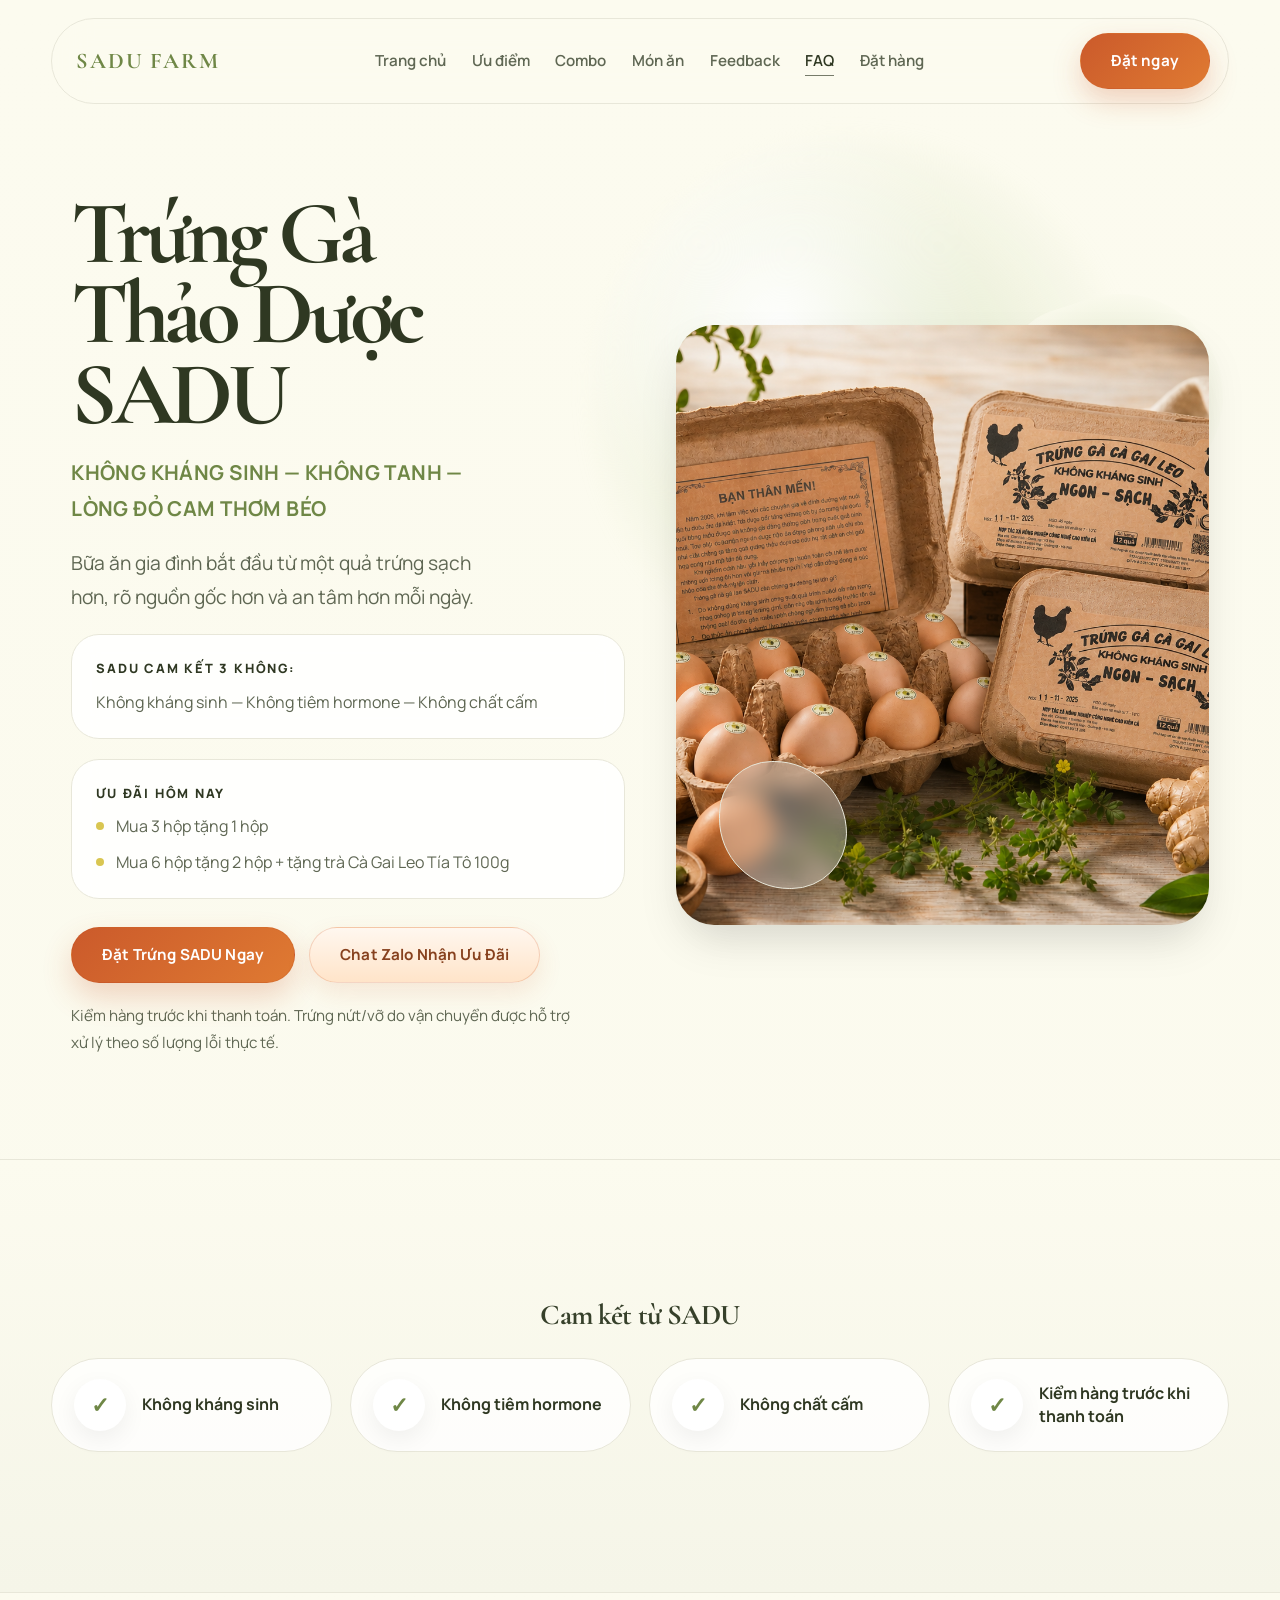
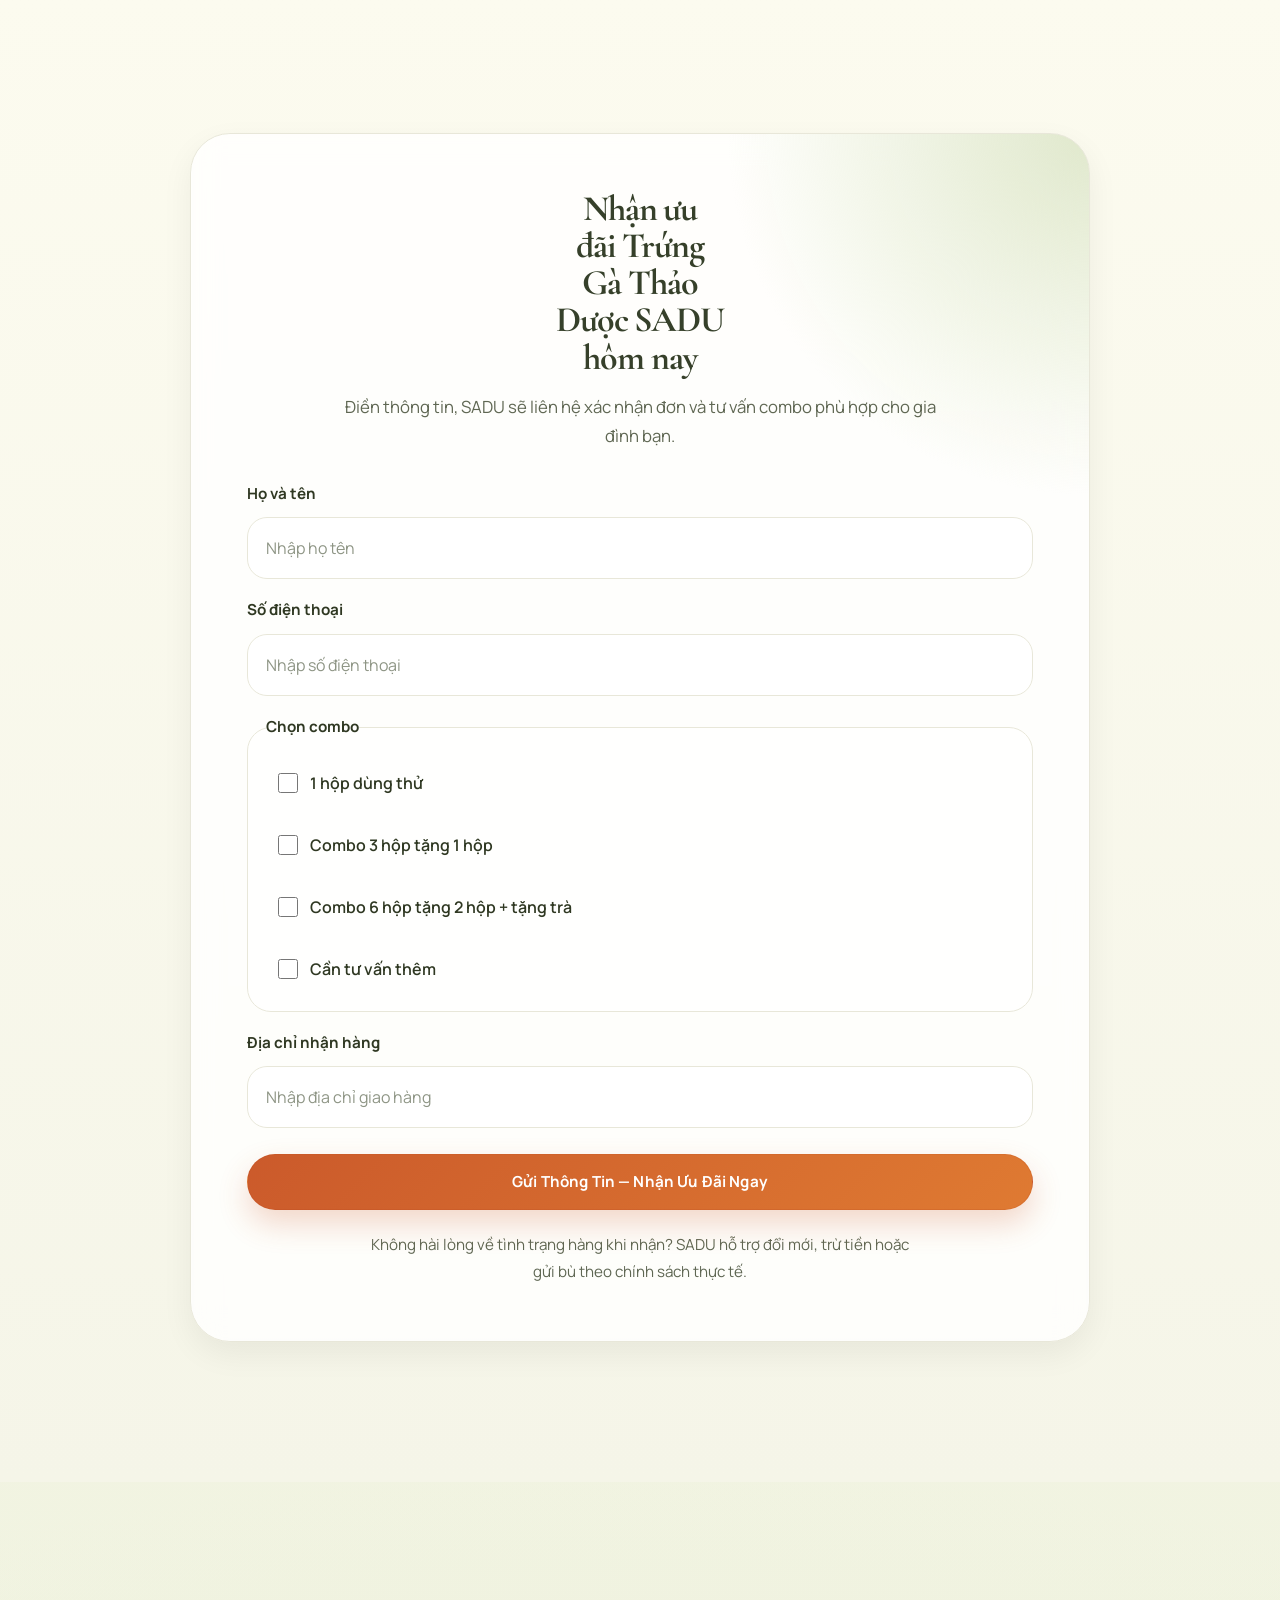
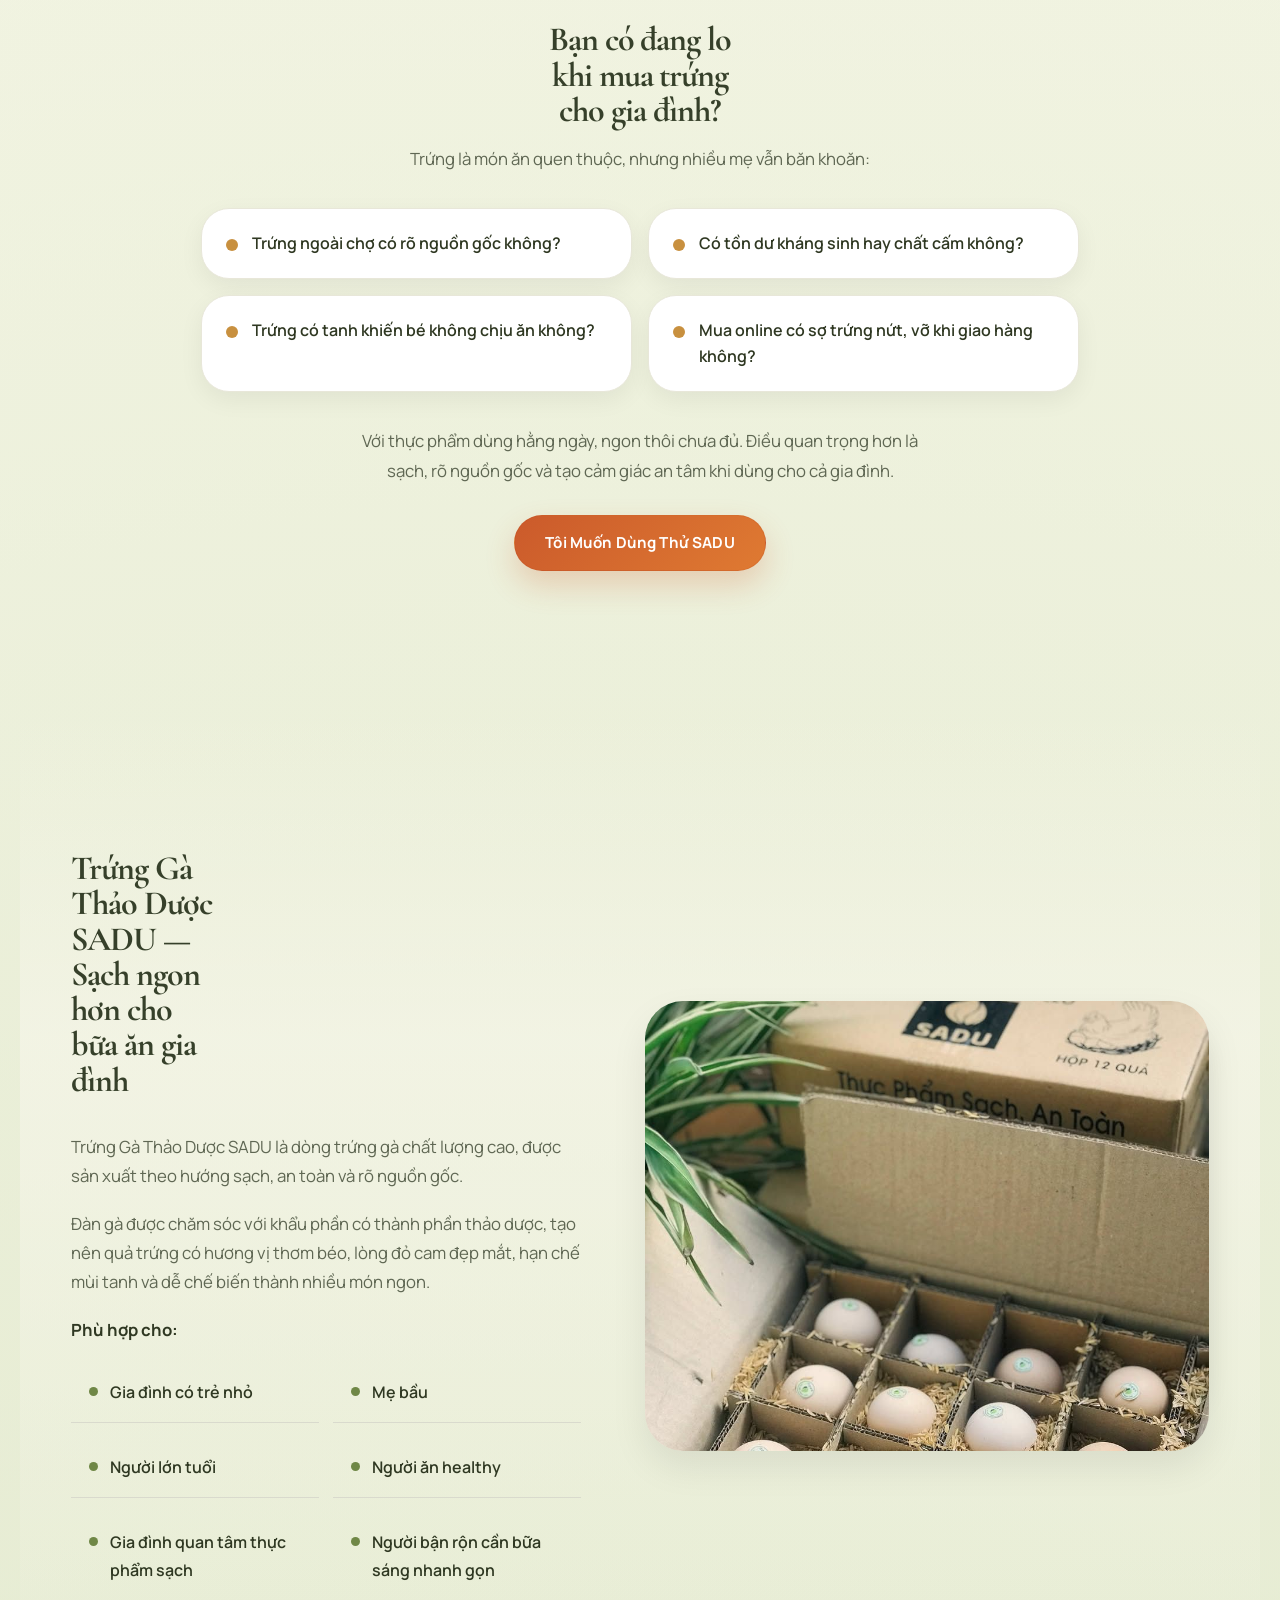
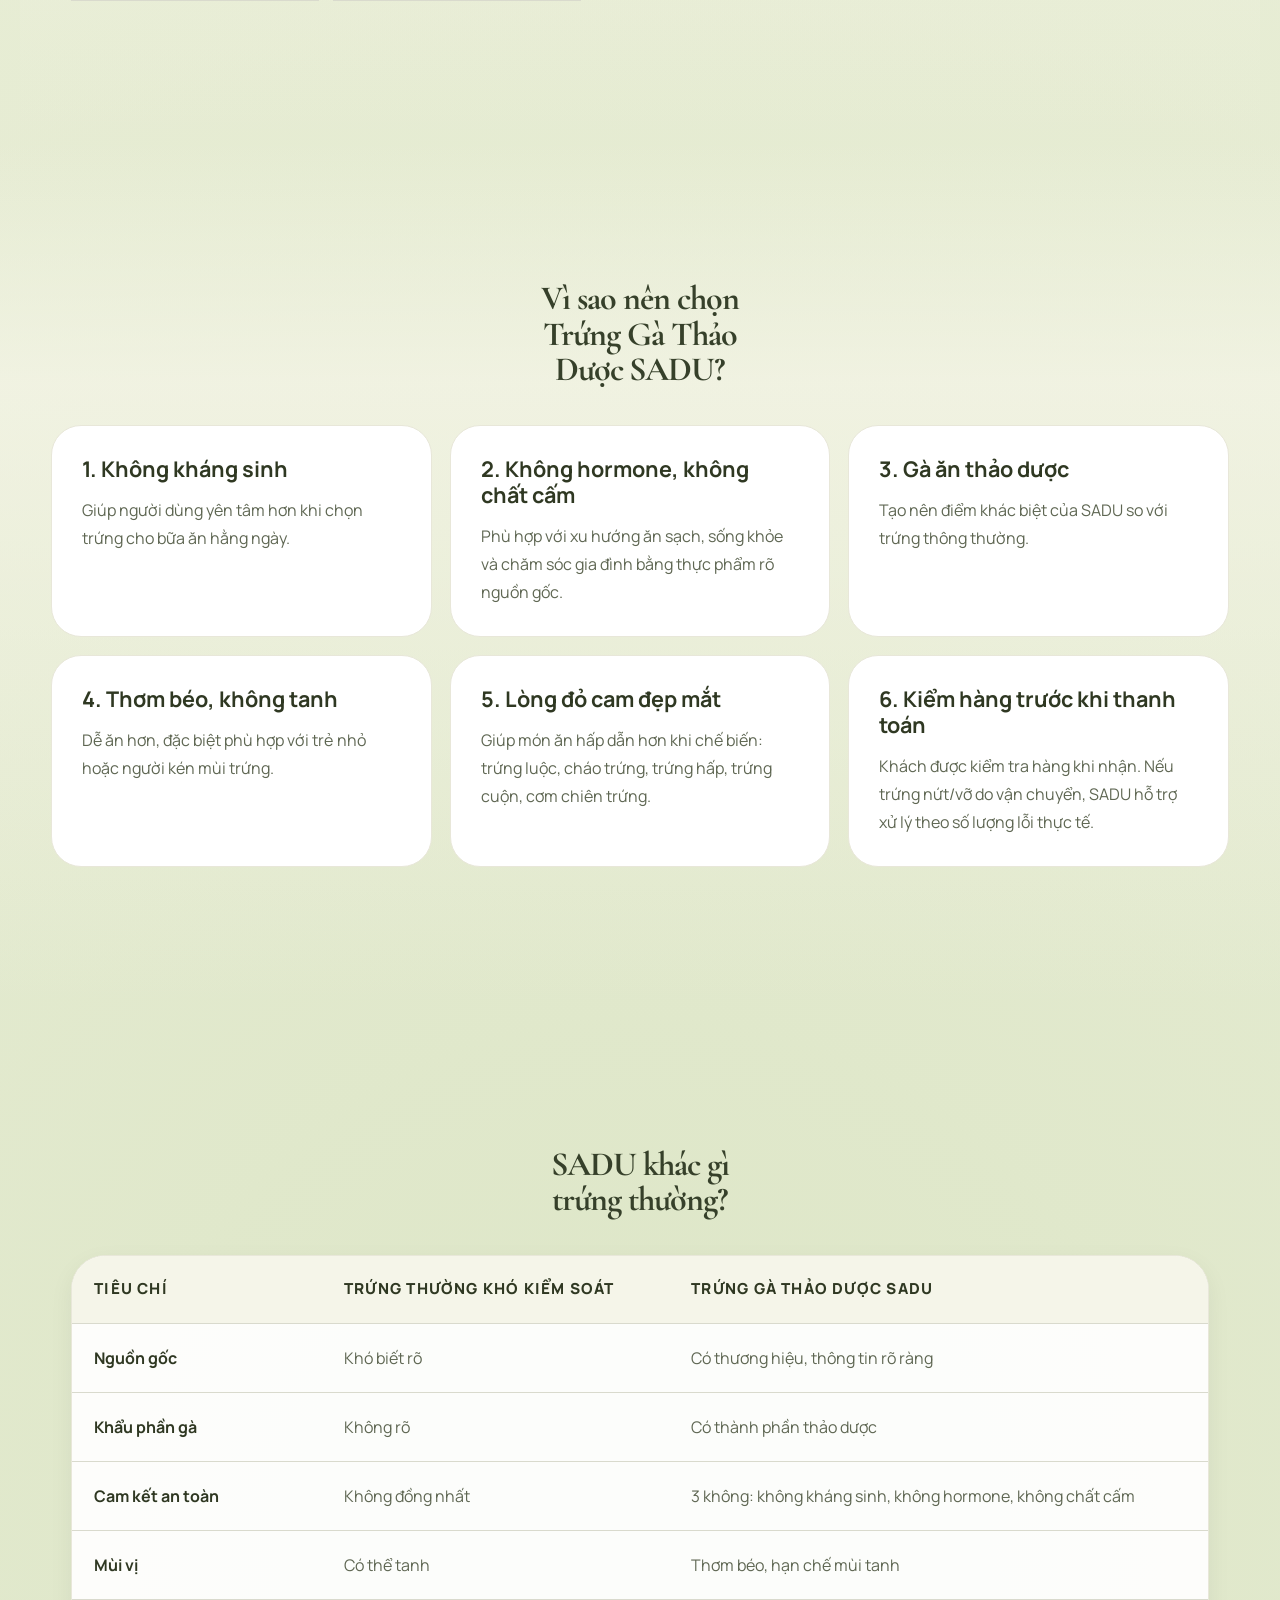
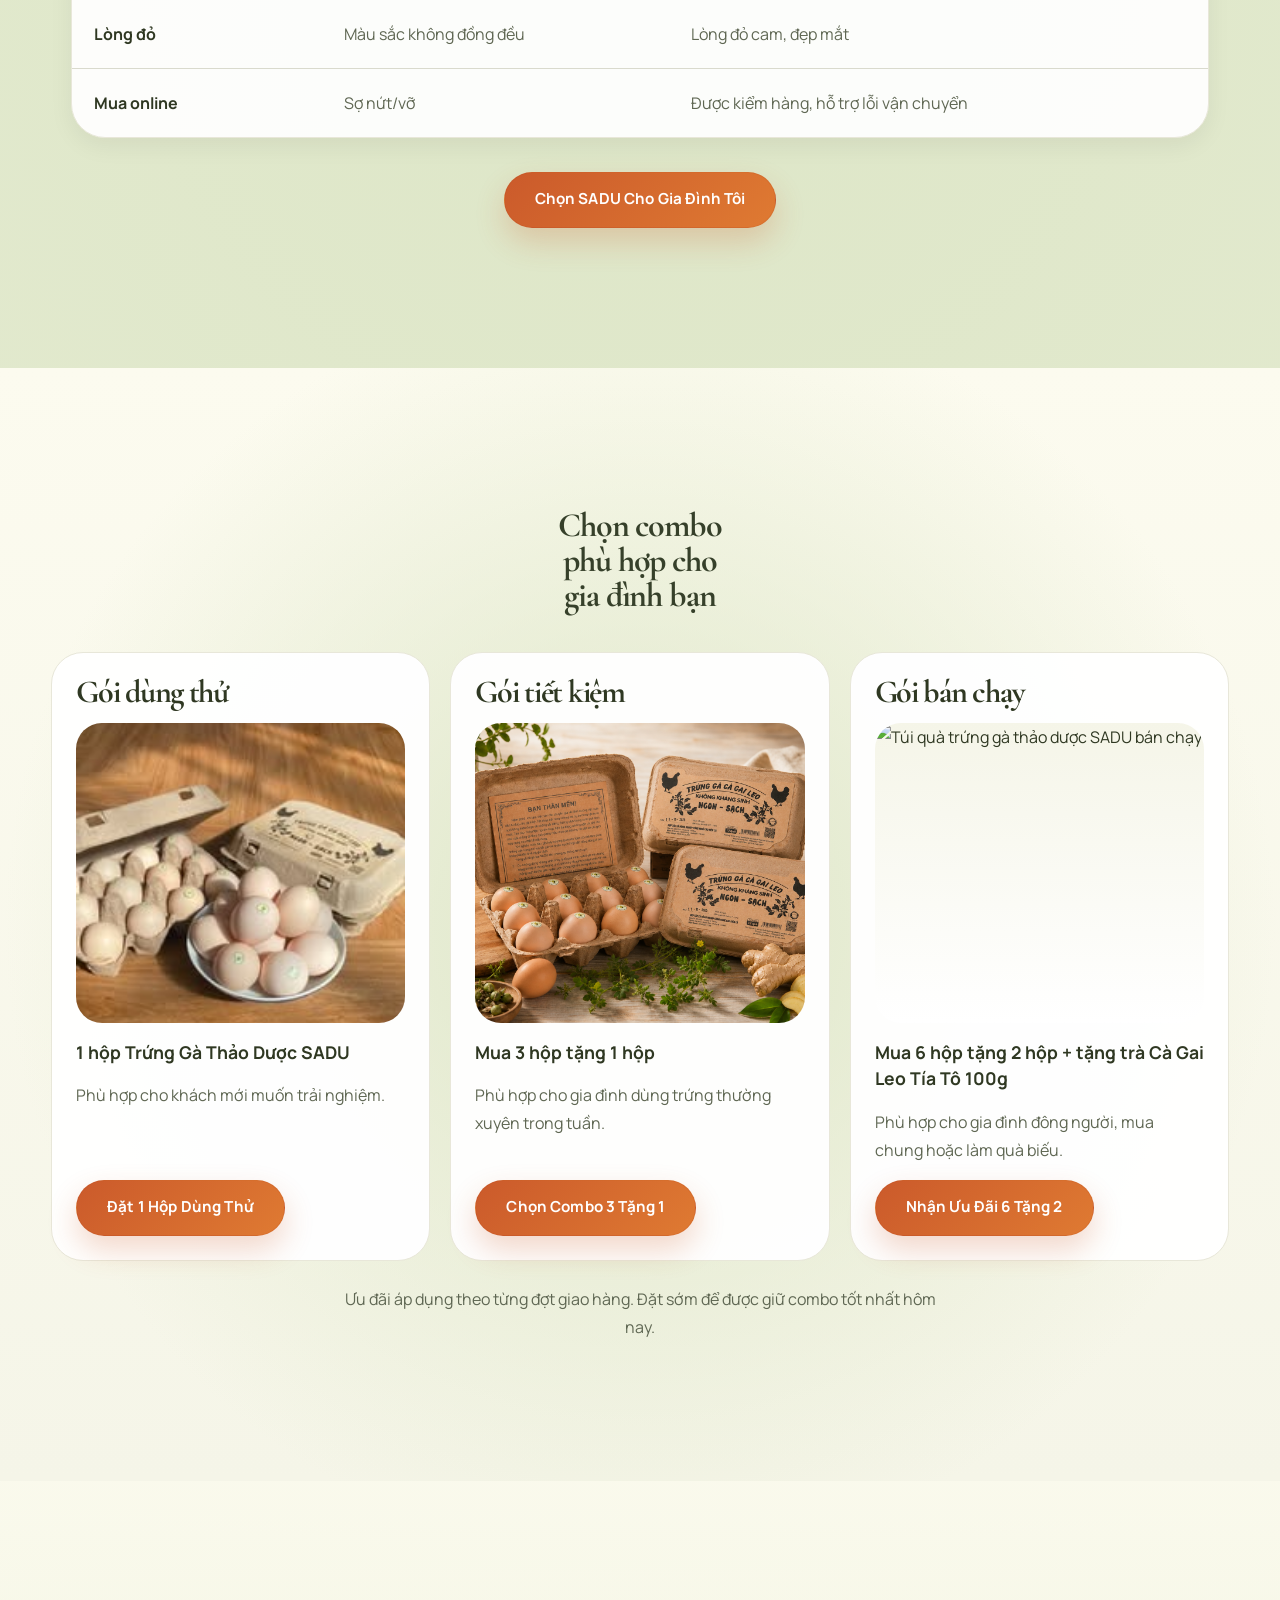
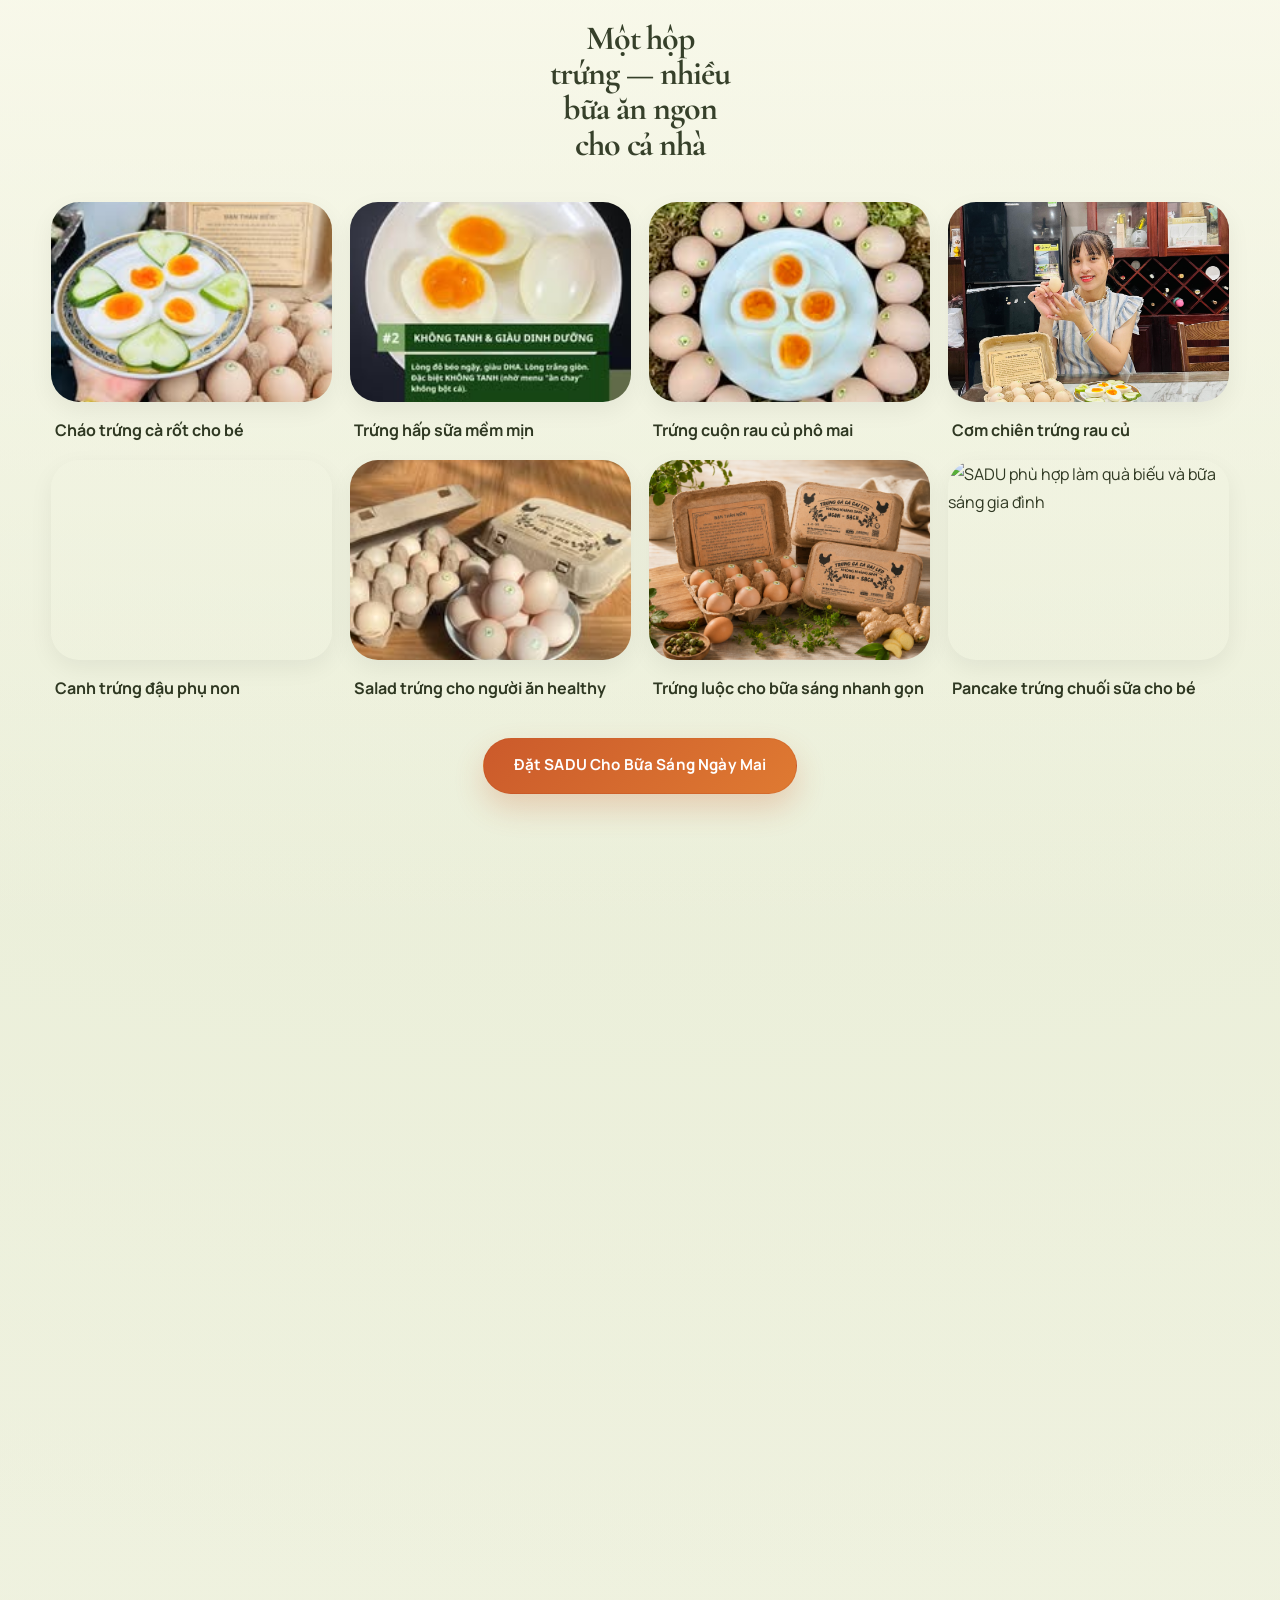
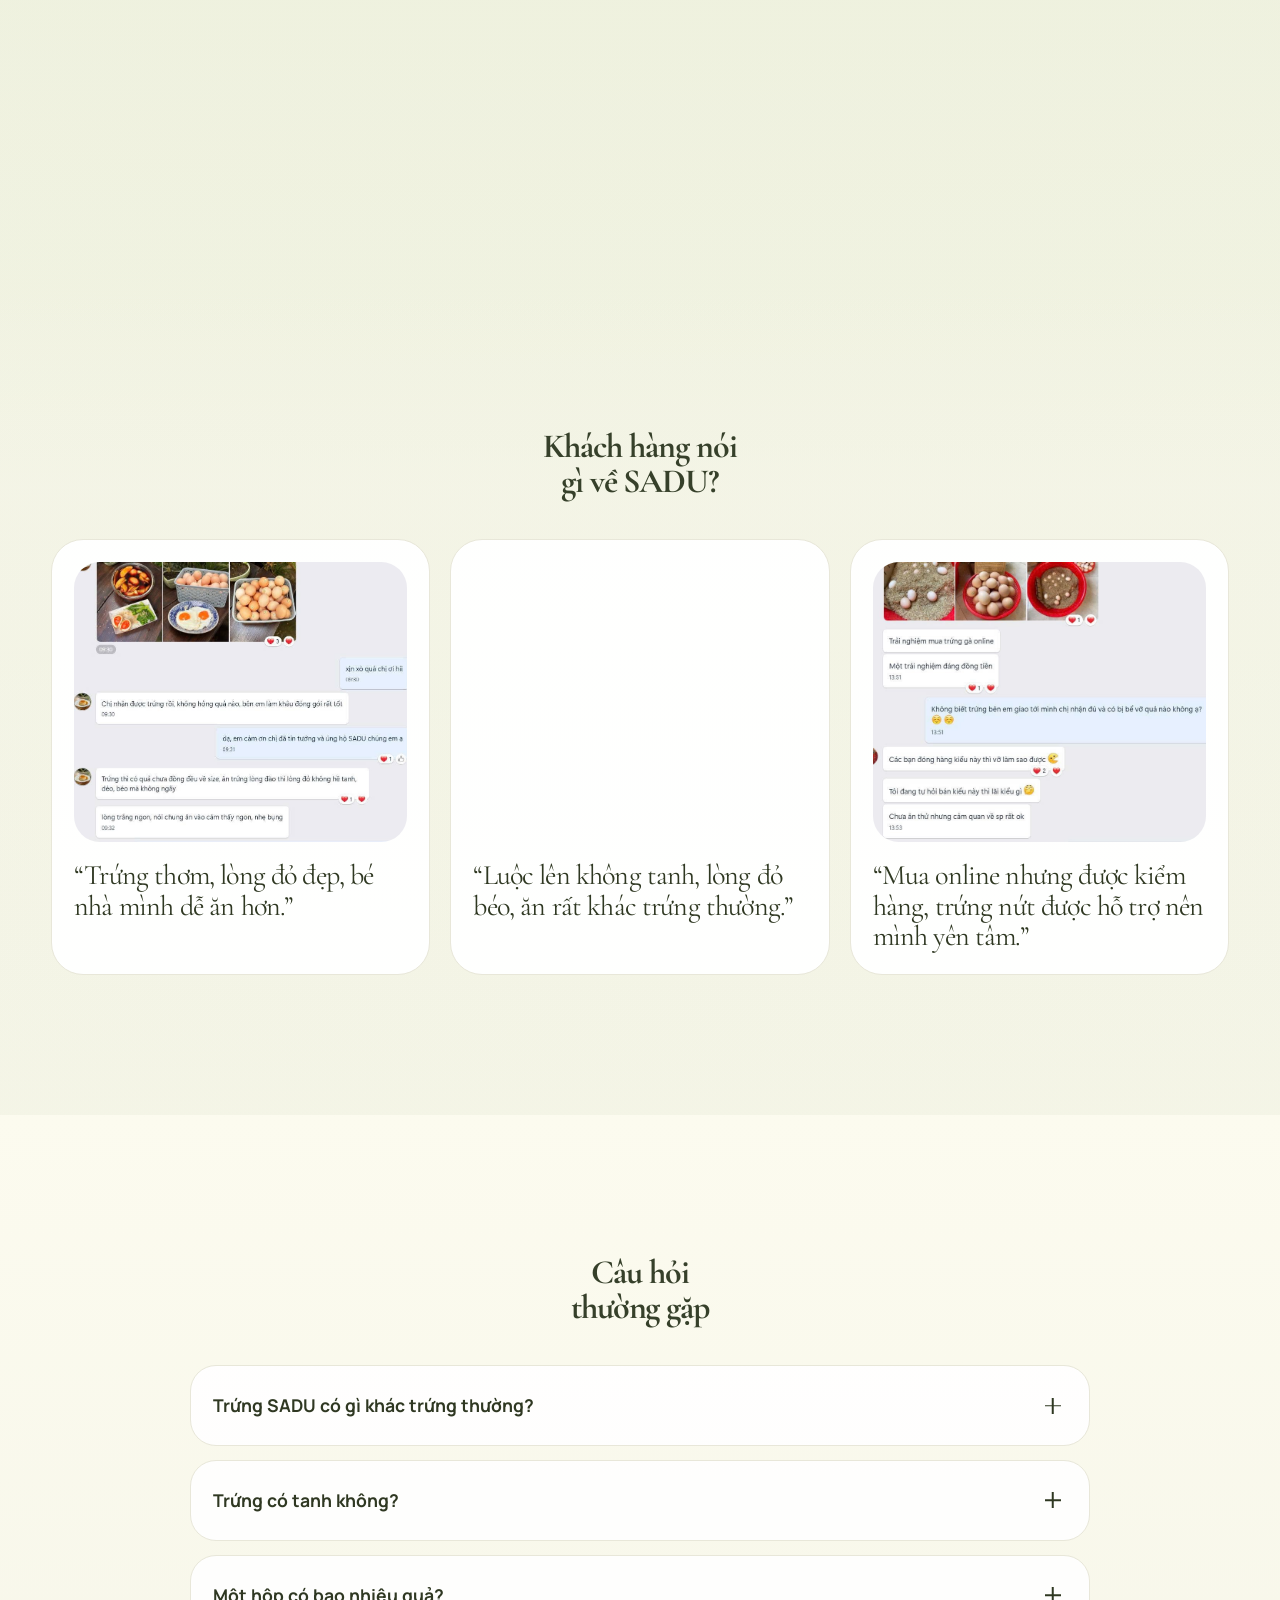
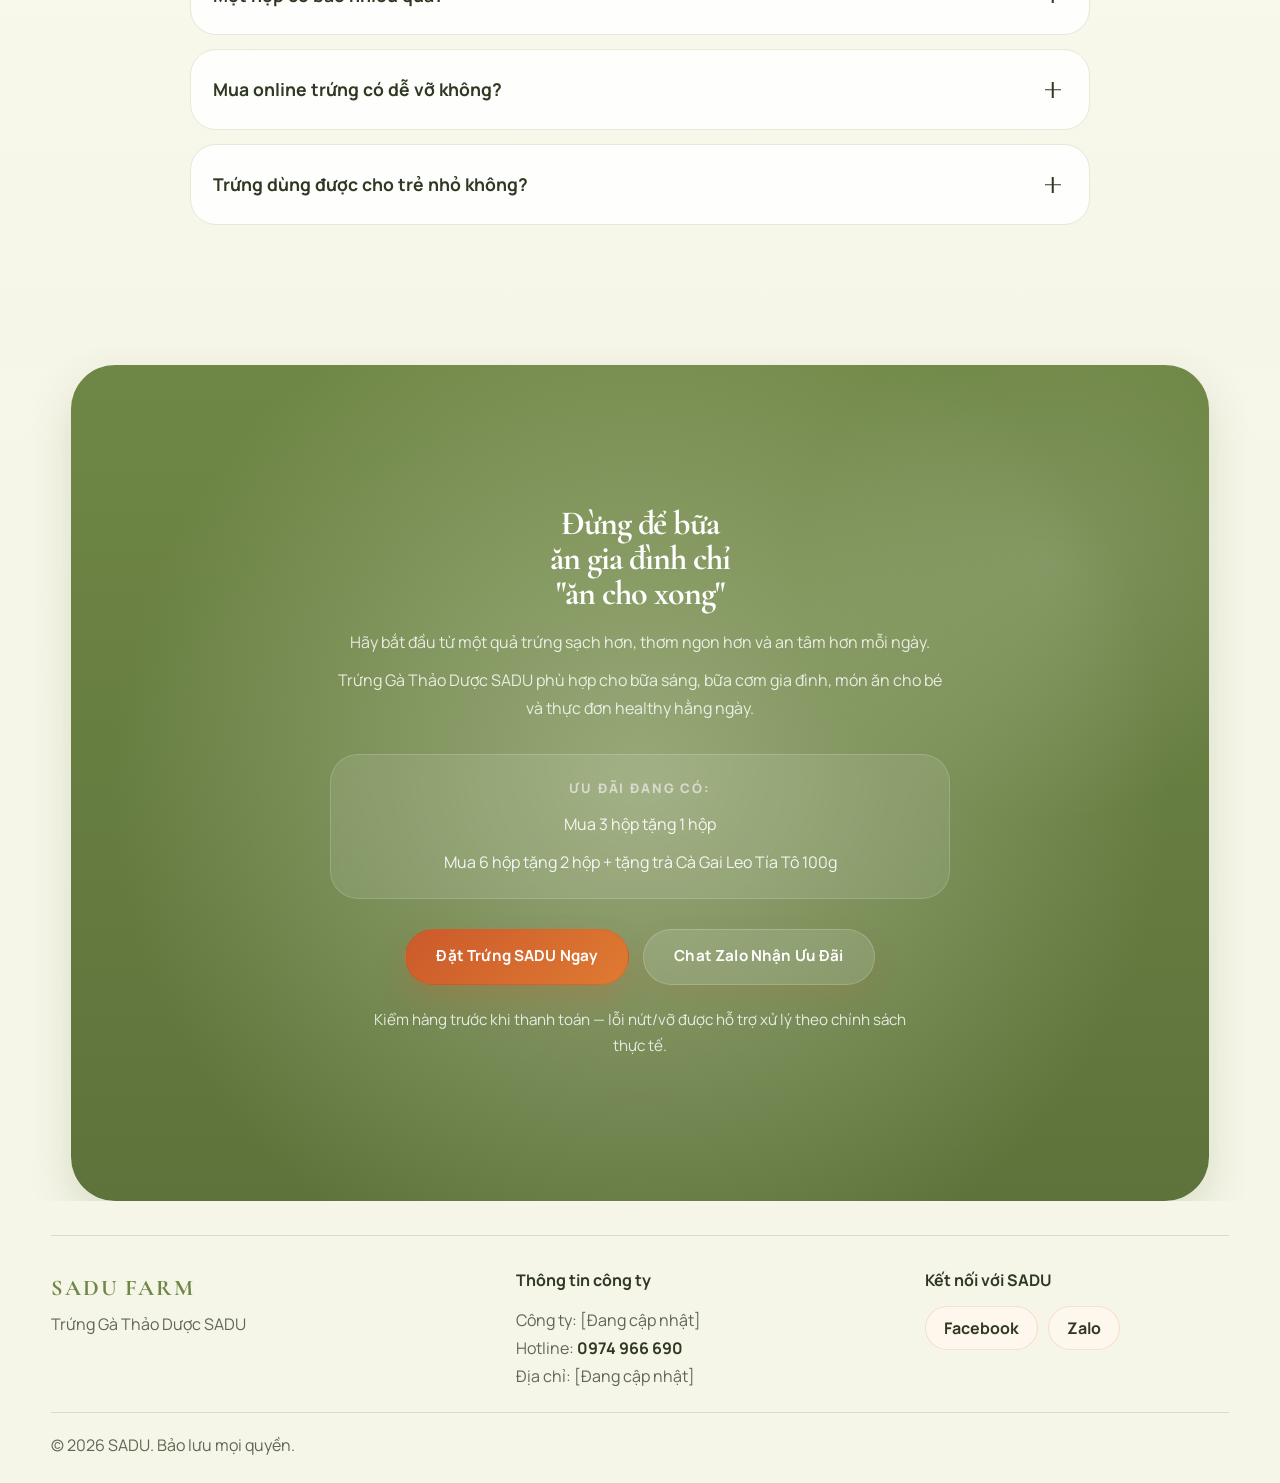
==== index.html @ 1fbf88ef "upform" ====
<!DOCTYPE html>
<html lang="vi">
<head>
  <meta charset="UTF-8">
  <meta name="viewport" content="width=device-width, initial-scale=1.0">

  <!-- ====================================================================
       ANALYTICS & TRACKING — THAY TOÀN BỘ ID DẠNG "XXXXXXX" BẰNG ID THẬT
       TRƯỚC KHI DEPLOY. Nếu cấu hình GA4/Meta Pixel/TikTok Pixel làm Tag
       bên trong GTM thì nên gỡ bớt snippet cài trực tiếp tương ứng bên
       dưới để tránh đếm trùng (double tracking).
       ==================================================================== -->

  <!-- Google Tag Manager -->
  <script>(function(w,d,s,l,i){w[l]=w[l]||[];w[l].push({'gtm.start':
  new Date().getTime(),event:'gtm.js'});var f=d.getElementsByTagName(s)[0],
  j=d.createElement(s),dl=l!='dataLayer'?'&l='+l:'';j.async=true;j.src=
  'https://www.googletagmanager.com/gtm.js?id='+i+dl;f.parentNode.insertBefore(j,f);
  })(window,document,'script','dataLayer','GTM-XXXXXXX');</script>
  <!-- End Google Tag Manager -->

  <title>Trứng Gà Thảo Dược SADU - Không kháng sinh, Không tanh, Lòng đỏ cam thơm béo</title>
  <meta name="description" content="Bữa ăn gia đình bắt đầu từ một quả trứng sạch hơn, rõ nguồn gốc hơn và an tâm hơn mỗi ngày. Trứng Gà Thảo Dược SADU - Không kháng sinh, Không tanh, Lòng đỏ cam thơm béo.">
  <link rel="canonical" href="https://sadu.vn/">

  <!-- Open Graph -->
  <meta property="og:type" content="website">
  <meta property="og:title" content="Trứng Gà Thảo Dược SADU - Không kháng sinh, Không tanh, Lòng đỏ cam thơm béo">
  <meta property="og:description" content="Bữa ăn gia đình bắt đầu từ một quả trứng sạch hơn, rõ nguồn gốc hơn và an tâm hơn mỗi ngày. SADU cam kết 3 không: Không kháng sinh — Không tiêm hormone — Không chất cấm.">
  <meta property="og:image" content="assets/media/hero-product.png">
  <meta property="og:url" content="https://sadu.vn/">
  <meta property="og:locale" content="vi_VN">

  <!-- Twitter -->
  <meta name="twitter:card" content="summary_large_image">
  <meta name="twitter:title" content="Trứng Gà Thảo Dược SADU - Không kháng sinh, Không tanh, Lòng đỏ cam thơm béo">
  <meta name="twitter:description" content="Bữa ăn gia đình bắt đầu từ một quả trứng sạch hơn, rõ nguồn gốc hơn và an tâm hơn mỗi ngày.">
  <meta name="twitter:image" content="assets/media/hero-product.png">

  <!-- Favicon -->
  <link rel="icon" type="image/png" sizes="32x32" href="assets/images/favicon/favicon-32x32.png">
  <link rel="icon" type="image/png" sizes="16x16" href="assets/images/favicon/favicon-16x16.png">
  <link rel="icon" type="image/png" sizes="32x32" href="assets/images/favicon/favicon-32x32.png">
  <link rel="apple-touch-icon" sizes="180x180" href="assets/images/favicon/apple-touch-icon.png">
  <link rel="mask-icon" href="assets/images/favicon/safari-pinned-tab.svg" color="#2E7D32">
  <meta name="msapplication-TileColor" content="#2E7D32">
  <meta name="msapplication-config" content="/browserconfig.xml">
  <meta name="theme-color" content="#2E7D32">

  <!-- Web App Manifest -->
  <link rel="manifest" href="manifest.webmanifest">

  <!-- Stylesheet -->
  <link rel="stylesheet" href="style.css">

  <!-- Structured Data (SEO) -->
  <script type="application/ld+json">
  {
    "@context": "https://schema.org",
    "@graph": [
      {
        "@type": "Organization",
        "name": "SADU",
        "url": "https://sadu.vn/",
        "logo": "https://sadu.vn/assets/media/hero-product.png",
        "description": "SADU cung cấp Trứng Gà Thảo Dược không kháng sinh, không tiêm hormone, không chất cấm, sản xuất theo hướng sạch và an toàn."
      },
      {
        "@type": "WebSite",
        "name": "Trứng Gà Thảo Dược SADU",
        "url": "https://sadu.vn/"
      },
      {
        "@type": "LocalBusiness",
        "name": "SADU",
        "url": "https://sadu.vn/",
        "image": "https://sadu.vn/assets/media/hero-product.png",
        "description": "SADU cung cấp Trứng Gà Thảo Dược không kháng sinh, không tiêm hormone, không chất cấm, sản xuất theo hướng sạch và an toàn."
      },
      {
        "@type": "Product",
        "name": "Trứng Gà Thảo Dược SADU",
        "description": "Trứng Gà Thảo Dược SADU - Không kháng sinh, Không tanh, Lòng đỏ cam thơm béo. Đàn gà được chăm sóc với khẩu phần có thành phần thảo dược.",
        "image": "https://sadu.vn/assets/media/hero-product.png",
        "brand": {
          "@type": "Brand",
          "name": "SADU"
        }
      },
      {
        "@type": "BreadcrumbList",
        "itemListElement": [
          {
            "@type": "ListItem",
            "position": 1,
            "name": "Trang chủ",
            "item": "https://sadu.vn/"
          },
          {
            "@type": "ListItem",
            "position": 2,
            "name": "Trứng Gà Thảo Dược SADU",
            "item": "https://sadu.vn/#trang-chu"
          }
        ]
      },
      {
        "@type": "FAQPage",
        "mainEntity": [
          {
            "@type": "Question",
            "name": "Trứng SADU có gì khác trứng thường?",
            "acceptedAnswer": {
              "@type": "Answer",
              "text": "SADU là trứng gà thảo dược, được sản xuất theo hướng sạch, có thương hiệu rõ ràng, cam kết không kháng sinh, không tiêm hormone, không chất cấm."
            }
          },
          {
            "@type": "Question",
            "name": "Trứng có tanh không?",
            "acceptedAnswer": {
              "@type": "Answer",
              "text": "Trứng SADU có vị thơm béo, hạn chế mùi tanh, dễ dùng cho trẻ nhỏ và người kén ăn."
            }
          },
          {
            "@type": "Question",
            "name": "Một hộp có bao nhiêu quả?",
            "acceptedAnswer": {
              "@type": "Answer",
              "text": "Một hộp gồm 12 quả."
            }
          },
          {
            "@type": "Question",
            "name": "Mua online trứng có dễ vỡ không?",
            "acceptedAnswer": {
              "@type": "Answer",
              "text": "SADU đóng gói cẩn thận và hỗ trợ kiểm hàng trước khi thanh toán. Nếu trứng nứt/vỡ do vận chuyển, SADU hỗ trợ xử lý theo số lượng lỗi thực tế."
            }
          },
          {
            "@type": "Question",
            "name": "Trứng dùng được cho trẻ nhỏ không?",
            "acceptedAnswer": {
              "@type": "Answer",
              "text": "Có thể chế biến thành nhiều món phù hợp cho trẻ như cháo trứng, trứng hấp, trứng cuộn. Với trẻ có tiền sử dị ứng trứng hoặc trẻ dưới 1 tuổi, nên hỏi thêm chuyên gia dinh dưỡng hoặc bác sĩ."
            }
          }
        ]
      }
    ]
  }
  </script>

  <!-- Google Analytics 4 -->
  <script async src="https://www.googletagmanager.com/gtag/js?id=G-XXXXXXXXXX"></script>
  <script>
    window.dataLayer = window.dataLayer || [];
    function gtag(){dataLayer.push(arguments);}
    gtag('js', new Date());
    gtag('config', 'G-XXXXXXXXXX');
  </script>

  <!-- Meta Pixel -->
  <script>
  !function(f,b,e,v,n,t,s)
  {if(f.fbq)return;n=f.fbq=function(){n.callMethod?
  n.callMethod.apply(n,arguments):n.queue.push(arguments)};
  if(!f._fbq)f._fbq=n;n.push=n;n.loaded=!0;n.version='2.0';
  n.queue=[];t=b.createElement(e);t.async=!0;
  t.src=v;s=b.getElementsByTagName(e)[0];
  s.parentNode.insertBefore(t,s)}(window, document,'script',
  'https://connect.facebook.net/en_US/fbevents.js');
  fbq('init', '0000000000000000');
  fbq('track', 'PageView');
  </script>
  <noscript><img height="1" width="1" style="display:none"
  src="https://www.facebook.com/tr?id=0000000000000000&ev=PageView&noscript=1"
  alt=""/></noscript>

  <!-- TikTok Pixel -->
  <script>
  !function (w, d, t) {
    w.TiktokAnalyticsObject=t;var ttq=w[t]=w[t]||[];ttq.methods=["page","track","identify","instances","debug","on","off","once","ready","alias","group","enableCookie","disableCookie","holdConsent","revokeConsent","grantConsent"],ttq.setAndDefer=function(t,e){t[e]=function(){t.push([e].concat(Array.prototype.slice.call(arguments,0)))}};for(var i=0;i<ttq.methods.length;i++)ttq.setAndDefer(ttq,ttq.methods[i]);ttq.instance=function(t){for(var e=ttq._i[t]||[],n=0;n<ttq.methods.length;n++)ttq.setAndDefer(e,ttq.methods[n]);return e},ttq.load=function(e,n){var i="https://analytics.tiktok.com/i18n/pixel/events.js",o=n&&n.partner;ttq._i=ttq._i||{},ttq._i[e]=[],ttq._i[e]._u=i,ttq._t=ttq._t||{},ttq._t[e]=+new Date,ttq._o=ttq._o||{},ttq._o[e]=n||{};var a=document.createElement("script");a.type="text/javascript",a.async=!0,a.src=i+"?sdkid="+e+"&lib="+t;var s=document.getElementsByTagName("script")[0];s.parentNode.insertBefore(a,s)};

    ttq.load('XXXXXXXXXXXXXXXXXXXX');
    ttq.page();
  }(window, document, 'ttq');
  </script>

  <!-- Microsoft Clarity -->
  <script type="text/javascript">
    (function(c,l,a,r,i,t,y){
      c[a]=c[a]||function(){(c[a].q=c[a].q||[]).push(arguments)};
      t=l.createElement(r);t.async=1;t.src="https://www.clarity.ms/tag/"+i;
      y=l.getElementsByTagName(r)[0];y.parentNode.insertBefore(t,y);
    })(window, document, "clarity", "script", "xxxxxxxxxx");
  </script>
</head>
<body>

  <!-- Google Tag Manager (noscript) -->
  <noscript><iframe src="https://www.googletagmanager.com/ns.html?id=GTM-XXXXXXX"
  height="0" width="0" style="display:none;visibility:hidden" title="Google Tag Manager"></iframe></noscript>
  <!-- End Google Tag Manager (noscript) -->

  <!-- Header -->
  <header class="header" id="header">
    <nav class="header__nav" aria-label="Điều hướng chính">
      <a class="header__logo" href="#trang-chu" aria-label="Trứng Gà Thảo Dược SADU - Về trang chủ">
        <span class="header__logo-text">SADU FARM</span>
      </a>
      <ul class="header__menu" role="list">
        <li class="header__menu-item"><a class="header__menu-link" href="#trang-chu">Trang chủ</a></li>
        <li class="header__menu-item"><a class="header__menu-link" href="#uu-diem">Ưu điểm</a></li>
        <li class="header__menu-item"><a class="header__menu-link" href="#combo">Combo</a></li>
        <li class="header__menu-item"><a class="header__menu-link" href="#mon-an">Món ăn</a></li>
        <li class="header__menu-item"><a class="header__menu-link" href="#feedback">Feedback</a></li>
        <li class="header__menu-item"><a class="header__menu-link" href="#faq">FAQ</a></li>
        <li class="header__menu-item"><a class="header__menu-link" href="#dat-hang">Đặt hàng</a></li>
      </ul>
      <a class="header__cta" href="#dat-hang" role="button" aria-label="Đặt ngay Trứng Gà Thảo Dược SADU" tabindex="0">Đặt ngay</a>
    </nav>
  </header>

  <main id="main-content">

    <!-- SECTION 1: Hero -->
    <section class="hero" id="trang-chu" aria-labelledby="hero-heading">
      <div class="hero__content">
        <h1 class="hero__title" id="hero-heading">Trứng Gà Thảo Dược SADU</h1>
        <p class="hero__subtitle">Không kháng sinh — Không tanh — Lòng đỏ cam thơm béo</p>
        <p class="hero__text">Bữa ăn gia đình bắt đầu từ một quả trứng sạch hơn, rõ nguồn gốc hơn và an tâm hơn mỗi ngày.</p>

        <div class="hero__usp" role="note" aria-label="Cam kết SADU">
          <p class="hero__usp-title">SADU cam kết 3 không:</p>
          <p class="hero__usp-text">Không kháng sinh — Không tiêm hormone — Không chất cấm</p>
        </div>

        <div class="hero__offer" aria-label="Ưu đãi hôm nay">
          <p class="hero__offer-title">Ưu đãi hôm nay</p>
          <ul class="hero__offer-list" role="list">
            <li class="hero__offer-item">Mua 3 hộp tặng 1 hộp</li>
            <li class="hero__offer-item">Mua 6 hộp tặng 2 hộp + tặng trà Cà Gai Leo Tía Tô 100g</li>
          </ul>
        </div>

        <div class="hero__actions">
          <a class="hero__button hero__button--primary" href="#dat-hang" role="button" aria-label="Đặt trứng SADU ngay" tabindex="0">Đặt Trứng SADU Ngay</a>
          <a class="hero__button hero__button--secondary" href="https://zalo.me/0974966690" role="button" aria-label="Chat Zalo để được tư vấn" tabindex="0" target="_blank" rel="noopener noreferrer">Chat Zalo Nhận Ưu Đãi</a>
        </div>

        <p class="hero__note">Kiểm hàng trước khi thanh toán. Trứng nứt/vỡ do vận chuyển được hỗ trợ xử lý theo số lượng lỗi thực tế.</p>
      </div>

      <div class="hero__image">
        <!-- ================================= -->
        <!-- TODO -->
        <!-- Replace with real SADU image -->
        <!-- Recommended size 600x600 -->
        <!-- ================================= -->
        <img src="assets/media/hero-product.png" alt="Trứng gà thảo dược SADU đóng hộp" width="600" height="600" loading="eager" fetchpriority="high" decoding="async">
      </div>
    </section>

    <!-- SECTION 2: Trust Bar -->
    <section class="trust-bar" id="trust-bar" aria-labelledby="trust-bar-heading">
      <h2 class="trust-bar__heading" id="trust-bar-heading">Cam kết từ SADU</h2>
      <ul class="trust-bar__list" role="list">
        <li class="trust-bar__item">
          <span class="trust-bar__icon" aria-hidden="true">✓</span>
          <span class="trust-bar__text">Không kháng sinh</span>
        </li>
        <li class="trust-bar__item">
          <span class="trust-bar__icon" aria-hidden="true">✓</span>
          <span class="trust-bar__text">Không tiêm hormone</span>
        </li>
        <li class="trust-bar__item">
          <span class="trust-bar__icon" aria-hidden="true">✓</span>
          <span class="trust-bar__text">Không chất cấm</span>
        </li>
        <li class="trust-bar__item">
          <span class="trust-bar__icon" aria-hidden="true">✓</span>
          <span class="trust-bar__text">Kiểm hàng trước khi thanh toán</span>
        </li>
      </ul>
    </section>

    <!-- SECTION 3: Form đặt hàng -->
    <section class="order-form" id="dat-hang" aria-labelledby="order-form-heading">
      <div class="order-form__wrapper">
        <h2 class="order-form__heading" id="order-form-heading">Nhận ưu đãi Trứng Gà Thảo Dược SADU hôm nay</h2>
        <p class="order-form__text">Điền thông tin, SADU sẽ liên hệ xác nhận đơn và tư vấn combo phù hợp cho gia đình bạn.</p>

        <form class="order-form__form" action="#" method="post" aria-labelledby="order-form-heading">
          <div class="order-form__group">
            <label class="order-form__label" for="ho-ten">Họ và tên</label>
            <input class="order-form__input" type="text" id="ho-ten" name="ho_ten" placeholder="Nhập họ tên" autocomplete="name" required>
          </div>

          <div class="order-form__group">
            <label class="order-form__label" for="so-dien-thoai">Số điện thoại</label>
            <input class="order-form__input" type="tel" id="so-dien-thoai" name="so_dien_thoai" placeholder="Nhập số điện thoại" autocomplete="tel" required>
          </div>

          <fieldset class="order-form__fieldset">
            <legend class="order-form__legend">Chọn combo</legend>
            <div class="order-form__checkbox-group">
              <input class="order-form__checkbox" type="checkbox" id="combo-dung-thu" name="combo" value="1-hop-dung-thu">
              <label class="order-form__checkbox-label" for="combo-dung-thu">1 hộp dùng thử</label>
            </div>
            <div class="order-form__checkbox-group">
              <input class="order-form__checkbox" type="checkbox" id="combo-3-tang-1" name="combo" value="combo-3-tang-1">
              <label class="order-form__checkbox-label" for="combo-3-tang-1">Combo 3 hộp tặng 1 hộp</label>
            </div>
            <div class="order-form__checkbox-group">
              <input class="order-form__checkbox" type="checkbox" id="combo-6-tang-2" name="combo" value="combo-6-tang-2-tang-tra">
              <label class="order-form__checkbox-label" for="combo-6-tang-2">Combo 6 hộp tặng 2 hộp + tặng trà</label>
            </div>
            <div class="order-form__checkbox-group">
              <input class="order-form__checkbox" type="checkbox" id="combo-tu-van" name="combo" value="can-tu-van-them">
              <label class="order-form__checkbox-label" for="combo-tu-van">Cần tư vấn thêm</label>
            </div>
          </fieldset>

          <div class="order-form__group">
            <label class="order-form__label" for="dia-chi">Địa chỉ nhận hàng</label>
            <input class="order-form__input" type="text" id="dia-chi" name="dia_chi" placeholder="Nhập địa chỉ giao hàng" autocomplete="street-address" required>
          </div>

          <button class="order-form__submit" type="submit" aria-label="Gửi thông tin nhận ưu đãi ngay">Gửi Thông Tin — Nhận Ưu Đãi Ngay</button>
        </form>

        <p class="order-form__note">Không hài lòng về tình trạng hàng khi nhận? SADU hỗ trợ đổi mới, trừ tiền hoặc gửi bù theo chính sách thực tế.</p>
      </div>
    </section>

    <!-- SECTION 4: Pain Point -->
    <section class="pain-point" id="noi-lo-khach-hang" aria-labelledby="pain-point-heading">
      <h2 class="pain-point__heading" id="pain-point-heading">Bạn có đang lo khi mua trứng cho gia đình?</h2>
      <p class="pain-point__intro">Trứng là món ăn quen thuộc, nhưng nhiều mẹ vẫn băn khoăn:</p>
      <ul class="pain-point__list" role="list">
        <li class="pain-point__item">Trứng ngoài chợ có rõ nguồn gốc không?</li>
        <li class="pain-point__item">Có tồn dư kháng sinh hay chất cấm không?</li>
        <li class="pain-point__item">Trứng có tanh khiến bé không chịu ăn không?</li>
        <li class="pain-point__item">Mua online có sợ trứng nứt, vỡ khi giao hàng không?</li>
      </ul>
      <p class="pain-point__conclusion">Với thực phẩm dùng hằng ngày, ngon thôi chưa đủ. Điều quan trọng hơn là sạch, rõ nguồn gốc và tạo cảm giác an tâm khi dùng cho cả gia đình.</p>
      <a class="pain-point__cta" href="#dat-hang" role="button" aria-label="Tôi muốn dùng thử SADU" tabindex="0">Tôi Muốn Dùng Thử SADU</a>
    </section>

    <!-- SECTION 5: Giải pháp SADU -->
    <section class="solution" id="giai-phap" aria-labelledby="solution-heading">
      <div class="solution__content">
        <h2 class="solution__heading" id="solution-heading">Trứng Gà Thảo Dược SADU — Sạch ngon hơn cho bữa ăn gia đình</h2>
        <p class="solution__text">Trứng Gà Thảo Dược SADU là dòng trứng gà chất lượng cao, được sản xuất theo hướng sạch, an toàn và rõ nguồn gốc.</p>
        <p class="solution__text">Đàn gà được chăm sóc với khẩu phần có thành phần thảo dược, tạo nên quả trứng có hương vị thơm béo, lòng đỏ cam đẹp mắt, hạn chế mùi tanh và dễ chế biến thành nhiều món ngon.</p>

        <p class="solution__list-title">Phù hợp cho:</p>
        <ul class="solution__list" role="list">
          <li class="solution__item">Gia đình có trẻ nhỏ</li>
          <li class="solution__item">Mẹ bầu</li>
          <li class="solution__item">Người lớn tuổi</li>
          <li class="solution__item">Người ăn healthy</li>
          <li class="solution__item">Gia đình quan tâm thực phẩm sạch</li>
          <li class="solution__item">Người bận rộn cần bữa sáng nhanh gọn</li>
        </ul>
      </div>

      <div class="solution__image">
        <!-- ================================= -->
        <!-- TODO -->
        <!-- Replace with real SADU image -->
        <!-- Recommended size 600x450 -->
        <!-- ================================= -->
        <img src="assets/media/solution-product.jpg" alt="Sản phẩm trứng gà thảo dược SADU và khay trứng" width="600" height="450" loading="lazy" decoding="async">
      </div>
    </section>

    <!-- SECTION 6: USP -->
    <section class="usp" id="uu-diem" aria-labelledby="usp-heading">
      <h2 class="usp__heading" id="usp-heading">Vì sao nên chọn Trứng Gà Thảo Dược SADU?</h2>
      <div class="usp__grid">
        <article class="usp__card">
          <h3 class="usp__card-title">1. Không kháng sinh</h3>
          <p class="usp__card-text">Giúp người dùng yên tâm hơn khi chọn trứng cho bữa ăn hằng ngày.</p>
        </article>
        <article class="usp__card">
          <h3 class="usp__card-title">2. Không hormone, không chất cấm</h3>
          <p class="usp__card-text">Phù hợp với xu hướng ăn sạch, sống khỏe và chăm sóc gia đình bằng thực phẩm rõ nguồn gốc.</p>
        </article>
        <article class="usp__card">
          <h3 class="usp__card-title">3. Gà ăn thảo dược</h3>
          <p class="usp__card-text">Tạo nên điểm khác biệt của SADU so với trứng thông thường.</p>
        </article>
        <article class="usp__card">
          <h3 class="usp__card-title">4. Thơm béo, không tanh</h3>
          <p class="usp__card-text">Dễ ăn hơn, đặc biệt phù hợp với trẻ nhỏ hoặc người kén mùi trứng.</p>
        </article>
        <article class="usp__card">
          <h3 class="usp__card-title">5. Lòng đỏ cam đẹp mắt</h3>
          <p class="usp__card-text">Giúp món ăn hấp dẫn hơn khi chế biến: trứng luộc, cháo trứng, trứng hấp, trứng cuộn, cơm chiên trứng.</p>
        </article>
        <article class="usp__card">
          <h3 class="usp__card-title">6. Kiểm hàng trước khi thanh toán</h3>
          <p class="usp__card-text">Khách được kiểm tra hàng khi nhận. Nếu trứng nứt/vỡ do vận chuyển, SADU hỗ trợ xử lý theo số lượng lỗi thực tế.</p>
        </article>
      </div>
    </section>

    <!-- SECTION 7: Bảng so sánh -->
    <section class="comparison" id="so-sanh" aria-labelledby="comparison-heading">
      <h2 class="comparison__heading" id="comparison-heading">SADU khác gì trứng thường?</h2>
      <div class="comparison__table-wrapper" tabindex="0" role="region" aria-labelledby="comparison-heading">
        <table class="comparison__table">
          <caption class="comparison__caption">Bảng so sánh Trứng Gà Thảo Dược SADU và trứng thường</caption>
          <thead>
            <tr>
              <th class="comparison__header" scope="col">Tiêu chí</th>
              <th class="comparison__header" scope="col">Trứng thường khó kiểm soát</th>
              <th class="comparison__header" scope="col">Trứng Gà Thảo Dược SADU</th>
            </tr>
          </thead>
          <tbody>
            <tr>
              <th class="comparison__row-header" scope="row">Nguồn gốc</th>
              <td class="comparison__cell">Khó biết rõ</td>
              <td class="comparison__cell">Có thương hiệu, thông tin rõ ràng</td>
            </tr>
            <tr>
              <th class="comparison__row-header" scope="row">Khẩu phần gà</th>
              <td class="comparison__cell">Không rõ</td>
              <td class="comparison__cell">Có thành phần thảo dược</td>
            </tr>
            <tr>
              <th class="comparison__row-header" scope="row">Cam kết an toàn</th>
              <td class="comparison__cell">Không đồng nhất</td>
              <td class="comparison__cell">3 không: không kháng sinh, không hormone, không chất cấm</td>
            </tr>
            <tr>
              <th class="comparison__row-header" scope="row">Mùi vị</th>
              <td class="comparison__cell">Có thể tanh</td>
              <td class="comparison__cell">Thơm béo, hạn chế mùi tanh</td>
            </tr>
            <tr>
              <th class="comparison__row-header" scope="row">Lòng đỏ</th>
              <td class="comparison__cell">Màu sắc không đồng đều</td>
              <td class="comparison__cell">Lòng đỏ cam, đẹp mắt</td>
            </tr>
            <tr>
              <th class="comparison__row-header" scope="row">Mua online</th>
              <td class="comparison__cell">Sợ nứt/vỡ</td>
              <td class="comparison__cell">Được kiểm hàng, hỗ trợ lỗi vận chuyển</td>
            </tr>
          </tbody>
        </table>
      </div>
      <a class="comparison__cta" href="#dat-hang" role="button" aria-label="Chọn SADU cho gia đình tôi" tabindex="0">Chọn SADU Cho Gia Đình Tôi</a>
    </section>

    <!-- SECTION 8: Combo -->
    <section class="combo" id="combo" aria-labelledby="combo-heading">
      <h2 class="combo__heading" id="combo-heading">Chọn combo phù hợp cho gia đình bạn</h2>
      <div class="combo__grid">
        <article class="combo__card">
          <h3 class="combo__card-title">Gói dùng thử</h3>
          <!-- ================================= -->
          <!-- TODO -->
          <!-- Replace with real SADU image -->
          <!-- Recommended size 300x300 -->
          <!-- ================================= -->
          <img class="combo__card-image" src="assets/media/combo-trial.jpg" alt="Khay trứng SADU gói dùng thử" width="300" height="300" loading="lazy" decoding="async">
          <p class="combo__card-desc">1 hộp Trứng Gà Thảo Dược SADU</p>
          <p class="combo__card-note">Phù hợp cho khách mới muốn trải nghiệm.</p>
          <a class="combo__card-cta" href="#dat-hang" role="button" aria-label="Đặt 1 hộp dùng thử" tabindex="0">Đặt 1 Hộp Dùng Thử</a>
        </article>
        <article class="combo__card">
          <h3 class="combo__card-title">Gói tiết kiệm</h3>
          <!-- ================================= -->
          <!-- TODO -->
          <!-- Replace with real SADU image -->
          <!-- Recommended size 300x300 -->
          <!-- ================================= -->
          <img class="combo__card-image" src="assets/media/combo-save.png" alt="Combo trứng gà thảo dược SADU tiết kiệm" width="300" height="300" loading="lazy" decoding="async">
          <p class="combo__card-desc">Mua 3 hộp tặng 1 hộp</p>
          <p class="combo__card-note">Phù hợp cho gia đình dùng trứng thường xuyên trong tuần.</p>
          <a class="combo__card-cta" href="#dat-hang" role="button" aria-label="Chọn combo 3 tặng 1" tabindex="0">Chọn Combo 3 Tặng 1</a>
        </article>
        <article class="combo__card">
          <h3 class="combo__card-title">Gói bán chạy</h3>
          <!-- ================================= -->
          <!-- TODO -->
          <!-- Replace with real SADU image -->
          <!-- Recommended size 300x300 -->
          <!-- ================================= -->
          <img class="combo__card-image" src="assets/media/combo-bestseller.png" alt="Túi quà trứng gà thảo dược SADU bán chạy" width="300" height="300" loading="lazy" decoding="async">
          <p class="combo__card-desc">Mua 6 hộp tặng 2 hộp + tặng trà Cà Gai Leo Tía Tô 100g</p>
          <p class="combo__card-note">Phù hợp cho gia đình đông người, mua chung hoặc làm quà biếu.</p>
          <a class="combo__card-cta" href="#dat-hang" role="button" aria-label="Nhận ưu đãi 6 tặng 2" tabindex="0">Nhận Ưu Đãi 6 Tặng 2</a>
        </article>
      </div>
      <p class="combo__note">Ưu đãi áp dụng theo từng đợt giao hàng. Đặt sớm để được giữ combo tốt nhất hôm nay.</p>
    </section>

    <!-- SECTION 9: Món ăn -->
    <section class="dishes" id="mon-an" aria-labelledby="dishes-heading">
      <h2 class="dishes__heading" id="dishes-heading">Một hộp trứng — nhiều bữa ăn ngon cho cả nhà</h2>
      <ul class="dishes__grid" role="list">
        <li class="dishes__item">
          <!-- ================================= -->
          <!-- TODO -->
          <!-- Replace with real SADU image -->
          <!-- Recommended size 260x200 -->
          <!-- ================================= -->
          <img class="dishes__image" src="assets/media/dish-soft-boiled.jpg" alt="Trứng luộc lòng đào SADU" width="260" height="200" loading="lazy" decoding="async">
          <span class="dishes__name">Cháo trứng cà rốt cho bé</span>
        </li>
        <li class="dishes__item">
          <!-- ================================= -->
          <!-- TODO -->
          <!-- Replace with real SADU image -->
          <!-- Recommended size 260x200 -->
          <!-- ================================= -->
          <img class="dishes__image" src="assets/media/dish-boiled-halves.jpg" alt="Trứng luộc bổ đôi lòng đỏ cam" width="260" height="200" loading="lazy" decoding="async">
          <span class="dishes__name">Trứng hấp sữa mềm mịn</span>
        </li>
        <li class="dishes__item">
          <!-- ================================= -->
          <!-- TODO -->
          <!-- Replace with real SADU image -->
          <!-- Recommended size 260x200 -->
          <!-- ================================= -->
          <img class="dishes__image" src="assets/media/dish-yolk-platter.jpg" alt="Đĩa trứng luộc trình bày đẹp mắt" width="260" height="200" loading="lazy" decoding="async">
          <span class="dishes__name">Trứng cuộn rau củ phô mai</span>
        </li>
        <li class="dishes__item">
          <!-- ================================= -->
          <!-- TODO -->
          <!-- Replace with real SADU image -->
          <!-- Recommended size 260x200 -->
          <!-- ================================= -->
          <img class="dishes__image" src="assets/media/experience-young-customer.jpg" alt="Khách hàng trẻ trải nghiệm trứng SADU tại nhà" width="260" height="200" loading="lazy" decoding="async">
          <span class="dishes__name">Cơm chiên trứng rau củ</span>
        </li>
        <li class="dishes__item">
          <!-- ================================= -->
          <!-- TODO -->
          <!-- Replace with real SADU image -->
          <!-- Recommended size 260x200 -->
          <!-- ================================= -->
          <img class="dishes__image" src="assets/media/experience-family.jpg" alt="Gia đình chuẩn bị bữa ăn cùng trứng SADU" width="260" height="200" loading="lazy" decoding="async">
          <span class="dishes__name">Canh trứng đậu phụ non</span>
        </li>
        <li class="dishes__item">
          <!-- ================================= -->
          <!-- TODO -->
          <!-- Replace with real SADU image -->
          <!-- Recommended size 260x200 -->
          <!-- ================================= -->
          <img class="dishes__image" src="assets/media/combo-trial.jpg" alt="Trứng SADU phù hợp cho bữa ăn healthy" width="260" height="200" loading="lazy" decoding="async">
          <span class="dishes__name">Salad trứng cho người ăn healthy</span>
        </li>
        <li class="dishes__item">
          <!-- ================================= -->
          <!-- TODO -->
          <!-- Replace with real SADU image -->
          <!-- Recommended size 260x200 -->
          <!-- ================================= -->
          <img class="dishes__image" src="assets/media/hero-product.png" alt="Lòng đỏ cam đẹp mắt của trứng SADU" width="260" height="200" loading="lazy" decoding="async">
          <span class="dishes__name">Trứng luộc cho bữa sáng nhanh gọn</span>
        </li>
        <li class="dishes__item">
          <!-- ================================= -->
          <!-- TODO -->
          <!-- Replace with real SADU image -->
          <!-- Recommended size 260x200 -->
          <!-- ================================= -->
          <img class="dishes__image" src="assets/media/combo-bestseller.png" alt="SADU phù hợp làm quà biếu và bữa sáng gia đình" width="260" height="200" loading="lazy" decoding="async">
          <span class="dishes__name">Pancake trứng chuối sữa cho bé</span>
        </li>
      </ul>
      <a class="dishes__cta" href="#dat-hang" role="button" aria-label="Đặt SADU cho bữa sáng ngày mai" tabindex="0">Đặt SADU Cho Bữa Sáng Ngày Mai</a>
    </section>

    <!-- SECTION 10: Cam kết -->
    <section class="commitment" id="cam-ket" aria-labelledby="commitment-heading">
      <h2 class="commitment__heading" id="commitment-heading">Mua Trứng Gà Thảo Dược SADU — An tâm từ lúc đặt đến lúc nhận</h2>
      <p class="commitment__intro">SADU cam kết:</p>
      <ul class="commitment__list" role="list">
        <li class="commitment__item">Hàng chính hãng SADU</li>
        <li class="commitment__item">Đóng gói cẩn thận</li>
        <li class="commitment__item">Kiểm hàng trước khi thanh toán</li>
        <li class="commitment__item">Hỗ trợ xử lý nếu trứng nứt/vỡ do vận chuyển</li>
        <li class="commitment__item">Tư vấn combo phù hợp theo nhu cầu gia đình</li>
      </ul>
      <p class="commitment__note">Nếu phát hiện trứng bị nứt/vỡ khi nhận hàng, khách hàng có thể phản hồi ngay để được hỗ trợ trừ tiền, đổi mới hoặc gửi bù theo số lượng lỗi thực tế.</p>
      <a class="commitment__cta" href="#dat-hang" role="button" aria-label="Đặt hàng ngay, kiểm hàng trước khi thanh toán" tabindex="0">Đặt Hàng Ngay — Kiểm Hàng Trước Khi Thanh Toán</a>
    </section>

    <!-- SECTION 11: Feedback -->
    <section class="feedback" id="feedback" aria-labelledby="feedback-heading">
      <h2 class="feedback__heading" id="feedback-heading">Khách hàng nói gì về SADU?</h2>
      <div class="feedback__grid">
        <article class="feedback__card">
          <!-- ================================= -->
          <!-- TODO -->
          <!-- Replace with real SADU image -->
          <!-- Recommended size 280x280 -->
          <!-- ================================= -->
          <img class="feedback__image" src="assets/media/feedback-chat-quality.jpg" alt="Feedback khách hàng về chất lượng trứng SADU" width="280" height="280" loading="lazy" decoding="async">
          <blockquote class="feedback__quote">
            <p>“Trứng thơm, lòng đỏ đẹp, bé nhà mình dễ ăn hơn.”</p>
          </blockquote>
        </article>
        <article class="feedback__card">
          <!-- ================================= -->
          <!-- TODO -->
          <!-- Replace with real SADU image -->
          <!-- Recommended size 280x280 -->
          <!-- ================================= -->
          <img class="feedback__image" src="assets/media/feedback-chat-yolk.jpg" alt="Feedback khách hàng về lòng đỏ cam và vị ngon" width="280" height="280" loading="lazy" decoding="async">
          <blockquote class="feedback__quote">
            <p>“Luộc lên không tanh, lòng đỏ béo, ăn rất khác trứng thường.”</p>
          </blockquote>
        </article>
        <article class="feedback__card">
          <!-- ================================= -->
          <!-- TODO -->
          <!-- Replace with real SADU image -->
          <!-- Recommended size 280x280 -->
          <!-- ================================= -->
          <img class="feedback__image" src="assets/media/feedback-chat-shipping.jpg" alt="Feedback khách hàng về đóng gói và giao hàng an tâm" width="280" height="280" loading="lazy" decoding="async">
          <blockquote class="feedback__quote">
            <p>“Mua online nhưng được kiểm hàng, trứng nứt được hỗ trợ nên mình yên tâm.”</p>
          </blockquote>
        </article>
      </div>
    </section>

    <!-- SECTION 12: FAQ -->
    <section class="faq" id="faq" aria-labelledby="faq-heading">
      <h2 class="faq__heading" id="faq-heading">Câu hỏi thường gặp</h2>
      <div class="faq__list">
        <article class="faq__item">
          <details class="faq__details">
            <summary class="faq__question" id="faq-q1">Trứng SADU có gì khác trứng thường?</summary>
            <p class="faq__answer" aria-labelledby="faq-q1">SADU là trứng gà thảo dược, được sản xuất theo hướng sạch, có thương hiệu rõ ràng, cam kết không kháng sinh, không tiêm hormone, không chất cấm.</p>
          </details>
        </article>
        <article class="faq__item">
          <details class="faq__details">
            <summary class="faq__question" id="faq-q2">Trứng có tanh không?</summary>
            <p class="faq__answer" aria-labelledby="faq-q2">Trứng SADU có vị thơm béo, hạn chế mùi tanh, dễ dùng cho trẻ nhỏ và người kén ăn.</p>
          </details>
        </article>
        <article class="faq__item">
          <details class="faq__details">
            <summary class="faq__question" id="faq-q3">Một hộp có bao nhiêu quả?</summary>
            <p class="faq__answer" aria-labelledby="faq-q3">Một hộp gồm 12 quả.</p>
          </details>
        </article>
        <article class="faq__item">
          <details class="faq__details">
            <summary class="faq__question" id="faq-q4">Mua online trứng có dễ vỡ không?</summary>
            <p class="faq__answer" aria-labelledby="faq-q4">SADU đóng gói cẩn thận và hỗ trợ kiểm hàng trước khi thanh toán. Nếu trứng nứt/vỡ do vận chuyển, SADU hỗ trợ xử lý theo số lượng lỗi thực tế.</p>
          </details>
        </article>
        <article class="faq__item">
          <details class="faq__details">
            <summary class="faq__question" id="faq-q5">Trứng dùng được cho trẻ nhỏ không?</summary>
            <p class="faq__answer" aria-labelledby="faq-q5">Có thể chế biến thành nhiều món phù hợp cho trẻ như cháo trứng, trứng hấp, trứng cuộn. Với trẻ có tiền sử dị ứng trứng hoặc trẻ dưới 1 tuổi, nên hỏi thêm chuyên gia dinh dưỡng hoặc bác sĩ.</p>
          </details>
        </article>
      </div>
    </section>

    <!-- SECTION 13: CTA cuối trang -->
    <section class="final-cta" id="cta-cuoi-trang" aria-labelledby="final-cta-heading">
      <h2 class="final-cta__heading" id="final-cta-heading">Đừng để bữa ăn gia đình chỉ "ăn cho xong"</h2>
      <p class="final-cta__text">Hãy bắt đầu từ một quả trứng sạch hơn, thơm ngon hơn và an tâm hơn mỗi ngày.</p>
      <p class="final-cta__text">Trứng Gà Thảo Dược SADU phù hợp cho bữa sáng, bữa cơm gia đình, món ăn cho bé và thực đơn healthy hằng ngày.</p>

      <div class="final-cta__offer" aria-label="Ưu đãi đang có">
        <p class="final-cta__offer-title">Ưu đãi đang có:</p>
        <ul class="final-cta__offer-list" role="list">
          <li class="final-cta__offer-item">Mua 3 hộp tặng 1 hộp</li>
          <li class="final-cta__offer-item">Mua 6 hộp tặng 2 hộp + tặng trà Cà Gai Leo Tía Tô 100g</li>
        </ul>
      </div>

      <div class="final-cta__actions">
        <a class="final-cta__button final-cta__button--primary" href="#dat-hang" role="button" aria-label="Đặt trứng SADU ngay" tabindex="0">Đặt Trứng SADU Ngay</a>
        <a class="final-cta__button final-cta__button--secondary" href="https://zalo.me/0974966690" role="button" aria-label="Chat Zalo để được tư vấn" tabindex="0" target="_blank" rel="noopener noreferrer">Chat Zalo Nhận Ưu Đãi</a>
      </div>

      <p class="final-cta__note">Kiểm hàng trước khi thanh toán — lỗi nứt/vỡ được hỗ trợ xử lý theo chính sách thực tế.</p>
    </section>

  </main>

  <!-- Footer -->
  <footer class="footer" id="footer">
    <div class="footer__top">
      <div class="footer__brand">
        <span class="footer__logo-text">SADU FARM</span>
        <p class="footer__desc">Trứng Gà Thảo Dược SADU</p>
      </div>

      <div class="footer__info">
        <h2 class="footer__info-heading">Thông tin công ty</h2>
        <p class="footer__item">Công ty: [Đang cập nhật]</p>
        <p class="footer__item">Hotline: <a class="footer__link" href="tel:0974966690" aria-label="Gọi hotline SADU">0974 966 690</a></p>
        <p class="footer__item">Địa chỉ: [Đang cập nhật]</p>
      </div>

      <div class="footer__social">
        <h2 class="footer__social-heading">Kết nối với SADU</h2>
        <ul class="footer__social-list" role="list">
          <li class="footer__social-item">
            <a class="footer__social-link" href="https://www.facebook.com/trunggasadu.official" aria-label="Facebook SADU" tabindex="0" target="_blank" rel="noopener noreferrer">Facebook</a>
          </li>
          <li class="footer__social-item">
            <a class="footer__social-link" href="https://zalo.me/0974966690" aria-label="Zalo SADU" tabindex="0" target="_blank" rel="noopener noreferrer">Zalo</a>
          </li>
        </ul>
      </div>
    </div>

    <div class="footer__bottom">
      <p class="footer__copyright">© 2026 SADU. Bảo lưu mọi quyền.</p>
    </div>
  </footer>

  <!-- Floating CTA -->
  <aside class="floating-cta" role="region" aria-label="Thanh hành động nhanh">
    <p class="floating-cta__note">Ưu đãi combo hôm nay — Kiểm hàng trước khi thanh toán</p>
    <div class="floating-cta__actions">
      <a class="floating-cta__button floating-cta__button--call" href="tel:0974966690" role="button" aria-label="Gọi ngay cho SADU" tabindex="0">Gọi 0974 966 690</a>
      <a class="floating-cta__button floating-cta__button--zalo" href="https://zalo.me/0974966690" role="button" aria-label="Chat Zalo với SADU" tabindex="0" target="_blank" rel="noopener noreferrer">Chat Zalo</a>
      <a class="floating-cta__button floating-cta__button--order" href="#dat-hang" role="button" aria-label="Đặt hàng Trứng Gà Thảo Dược SADU" tabindex="0">Đặt Hàng</a>
    </div>
  </aside>

  <script src="assets/js/script.js?v=20260715-forms-1" defer></script>
  <script src="assets/js/tracking.js?v=20260715-forms-1" defer></script>
</body>
</html>
---- style.css ----
@import url('https://fonts.googleapis.com/css2?family=Cormorant+Garamond:wght@600;700&family=Manrope:wght@400;500;600;700;800&display=swap');

:root {
  --color-forest: #2f3822;
  --color-forest-soft: #5e733b;
  --color-sage: #f5f5e8;
  --color-sage-strong: #dde6c7;
  --color-cream: #fcfbef;
  --color-ivory: #fcfbef;
  --color-white: #ffffff;
  --color-gold: #d9c651;
  --color-gold-soft: #d9dacd;
  --color-line: rgba(47, 56, 34, 0.08);
  --color-line-strong: rgba(47, 56, 34, 0.14);
  --color-text: #2f3822;
  --color-body: #5f6753;
  --color-text-muted: #5f6753;
  --color-primary: #6f8746;
  --color-primary-hover: #5e733b;
  --color-secondary: #f5f5e8;
  --color-accent: #d9c651;
  --color-background: #fcfbef;
  --color-surface: #ffffff;
  --color-border: #e8e7d9;
  --color-danger: #c84b3a;
  --color-success: #6f8746;
  --color-warning: #c8903f;
  --color-primary-light: #afc28b;
  --color-text-light: #8e9585;
  --color-divider: #d9dacd;
  --color-accent-yellow: #d9c651;
  --color-accent-orange: #c8903f;
  --color-accent-red: #c84b3a;
  --color-sale: #cb5a2b;
  --color-sale-hover: #b54c20;
  --color-sale-soft: #ffe4c9;
  --color-primary-rgb: 111, 135, 70;
  --color-secondary-rgb: 245, 245, 232;
  --color-text-rgb: 47, 56, 34;
  --color-accent-rgb: 217, 198, 81;

  --font-family-base: 'Manrope', sans-serif;
  --font-family-display: 'Cormorant Garamond', serif;
  --fs-14: 0.875rem;
  --fs-16: 1rem;
  --fs-18: 1.125rem;
  --fs-20: 1.25rem;
  --fs-24: 1.5rem;
  --fs-32: 2rem;
  --fs-40: 2.5rem;
  --fs-52: 3.25rem;
  --line-height-base: 1.75;
  --line-height-heading: 1.02;
  --fw-heading: 700;
  --fw-body: 400;
  --fw-medium: 500;
  --fw-button: 700;

  --container: 1240px;
  --container-narrow: 980px;
  --container-padding: clamp(22px, 4vw, 56px);
  --section-padding: clamp(84px, 11vw, 140px);

  --radius-sm: 14px;
  --radius-md: 24px;
  --radius: 32px;
  --radius-lg: 42px;
  --radius-full: 999px;

  --shadow-sm: 0 8px 24px rgba(0, 0, 0, 0.06);
  --shadow-md: 0 12px 32px rgba(0, 0, 0, 0.06);
  --shadow-lg: 0 20px 48px rgba(0, 0, 0, 0.07);
  --shadow-header: 0 12px 30px rgba(0, 0, 0, 0.06);

  --transition: 0.35s ease;
  --transition-fast: 0.18s ease;

  --space-2xs: 4px;
  --space-xs: 8px;
  --space-sm: 16px;
  --space-md: 24px;
  --space-lg: 40px;
  --space-xl: 64px;
  --space-2xl: 96px;

  --z-header: 100;
  --z-floating: 90;
}

*,
*::before,
*::after {
  box-sizing: border-box;
  margin: 0;
  padding: 0;
}

html {
  scroll-behavior: smooth;
  overflow-x: hidden;
}

body {
  font-family: var(--font-family-base);
  font-size: var(--fs-16);
  font-weight: var(--fw-body);
  line-height: var(--line-height-base);
  color: var(--color-text);
  background:
    radial-gradient(circle, #dde6c7 0%, rgba(252, 251, 239, 0) 75%),
    linear-gradient(180deg, #fcfbef 0%, #f5f5e8 100%);
  -webkit-font-smoothing: antialiased;
  -moz-osx-font-smoothing: grayscale;
  overflow-wrap: break-word;
}

img {
  display: block;
  max-width: 100%;
  object-fit: cover;
}

a {
  color: var(--color-primary);
  text-decoration: none;
}

ul,
ol {
  list-style: none;
}

button {
  font: inherit;
  cursor: pointer;
  border: none;
  background: none;
}

input,
textarea,
select {
  font: inherit;
  color: var(--color-text);
}

table {
  width: 100%;
  border-collapse: collapse;
}

h1,
h2,
h3 {
  color: var(--color-text);
}

main section[id] {
  scroll-margin-top: 112px;
}

::selection {
  color: var(--color-white);
  background: rgba(var(--color-primary-rgb), 0.72);
}

:focus-visible {
  outline: 2px solid rgba(var(--color-accent-rgb), 0.85);
  outline-offset: 3px;
}

main {
  overflow: clip;
}

main > section,
.footer {
  position: relative;
  padding-inline: var(--container-padding);
}

main > section {
  padding-block: var(--section-padding);
}

.trust-bar__heading,
.order-form__heading,
.pain-point__heading,
.solution__heading,
.usp__heading,
.comparison__heading,
.combo__heading,
.dishes__heading,
.commitment__heading,
.feedback__heading,
.faq__heading,
.final-cta__heading {
  max-width: 15ch;
  margin-inline: auto;
  margin-bottom: 16px;
  font-family: var(--font-family-display);
  color: #36402a;
  font-size: clamp(1.9rem, 2.65vw, 2.9rem);
  line-height: 1.04;
  letter-spacing: -0.03em;
  text-align: center;
  text-wrap: balance;
}

.header__cta,
.hero__button,
.pain-point__cta,
.comparison__cta,
.combo__card-cta,
.dishes__cta,
.commitment__cta,
.final-cta__button,
.order-form__submit,
.floating-cta__button {
  position: relative;
  display: inline-flex;
  align-items: center;
  justify-content: center;
  min-height: 56px;
  padding: 16px 30px;
  border: 1px solid transparent;
  border-radius: var(--radius-full);
  font-size: 0.95rem;
  font-weight: var(--fw-button);
  line-height: 1.1;
  letter-spacing: 0.01em;
  white-space: nowrap;
  overflow: hidden;
  transition:
    transform var(--transition),
    box-shadow var(--transition),
    background-color var(--transition),
    background var(--transition),
    border-color var(--transition),
    color var(--transition),
    opacity var(--transition);
}

.header__cta:hover,
.hero__button:hover,
.pain-point__cta:hover,
.comparison__cta:hover,
.combo__card-cta:hover,
.dishes__cta:hover,
.commitment__cta:hover,
.final-cta__button:hover,
.order-form__submit:hover,
.floating-cta__button:hover {
  transform: translateY(-2px);
}

.ripple {
  position: absolute;
  border-radius: 50%;
  background: rgba(255, 255, 255, 0.35);
  transform: scale(0);
  animation: ripple 0.7s ease-out forwards;
  pointer-events: none;
}

@keyframes ripple {
  to {
    transform: scale(2.6);
    opacity: 0;
  }
}

.header {
  position: sticky;
  top: 0;
  z-index: var(--z-header);
  padding: 18px var(--container-padding) 0;
}

.header__nav {
  width: min(100%, var(--container));
  margin-inline: auto;
  display: flex;
  align-items: center;
  justify-content: space-between;
  gap: 18px;
  padding: 14px 18px 14px 24px;
  background: rgba(252, 251, 239, 0.88);
  border: 1px solid var(--color-border);
  border-radius: 999px;
  backdrop-filter: blur(18px);
  transition: padding var(--transition), box-shadow var(--transition), background-color var(--transition), border-color var(--transition);
}

.header--scrolled .header__nav {
  box-shadow: var(--shadow-header);
  background: rgba(255, 255, 255, 0.94);
  border-color: var(--color-border);
}

.header__logo {
  flex-shrink: 0;
}

.header__logo-image {
  width: auto;
  height: 44px;
}

.header__logo-text,
.footer__logo-text {
  display: inline-flex;
  align-items: center;
  justify-content: center;
  min-height: 44px;
  font-family: var(--font-family-display);
  font-size: 1.4rem;
  font-weight: 800;
  letter-spacing: 0.08em;
  color: var(--color-primary);
  text-transform: uppercase;
}

.header__menu {
  display: flex;
  align-items: center;
  justify-content: center;
  gap: clamp(14px, 2vw, 28px);
  flex: 1;
  min-width: 0;
}

.header__menu-link {
  position: relative;
  display: inline-flex;
  align-items: center;
  min-height: 40px;
  color: var(--color-body, var(--color-text-muted));
  font-size: 0.95rem;
  font-weight: 600;
  transition: color var(--transition-fast), opacity var(--transition-fast);
}

.header__menu-link::after {
  content: "";
  position: absolute;
  left: 0;
  bottom: 5px;
  width: 100%;
  height: 1px;
  background: currentColor;
  transform: scaleX(0);
  transform-origin: center;
  transition: transform var(--transition-fast);
  opacity: 0.65;
}

.header__menu-link:hover,
.header__menu-link--active {
  color: var(--color-text);
}

.header__menu-link:hover::after,
.header__menu-link--active::after {
  transform: scaleX(1);
}

.header__cta {
  flex-shrink: 0;
  color: var(--color-white);
  background: linear-gradient(135deg, var(--color-sale) 0%, #df7a32 100%);
  box-shadow: 0 12px 28px rgba(203, 90, 43, 0.26);
}

.header__cta:hover {
  background: linear-gradient(135deg, var(--color-sale-hover) 0%, var(--color-sale) 100%);
  box-shadow: 0 16px 34px rgba(203, 90, 43, 0.3);
}

.hero {
  width: min(100%, var(--container));
  min-height: min(92vh, 980px);
  margin-inline: auto;
  display: grid;
  grid-template-columns: minmax(0, 1.02fr) minmax(420px, 0.98fr);
  align-items: center;
  gap: clamp(28px, 4vw, 80px);
  padding-top: clamp(56px, 7vw, 90px);
  padding-bottom: clamp(64px, 8vw, 110px);
}

.hero::before {
  content: "";
  position: absolute;
  inset: 3% auto auto 46%;
  width: min(42vw, 620px);
  aspect-ratio: 1;
  border-radius: 50%;
  background:
    radial-gradient(circle at 35% 35%, rgba(255, 255, 255, 0.95), rgba(255, 255, 255, 0) 42%),
    radial-gradient(circle, #dde6c7 0%, rgba(252, 251, 239, 0) 75%);
  filter: blur(10px);
  pointer-events: none;
}

.hero::after {
  content: "";
  position: absolute;
  right: 3%;
  top: 18%;
  width: clamp(130px, 16vw, 220px);
  height: clamp(130px, 16vw, 220px);
  border-radius: 38% 62% 62% 38%;
  background: radial-gradient(circle, rgba(221, 230, 199, 0.95) 0%, rgba(252, 251, 239, 0.6) 75%);
  transform: rotate(-18deg);
  pointer-events: none;
}

.hero__content,
.hero__image {
  position: relative;
  z-index: 1;
}

.hero__content {
  display: flex;
  flex-direction: column;
  align-items: flex-start;
  gap: 20px;
}

.hero__title {
  max-width: 9ch;
  font-family: var(--font-family-display);
  font-size: clamp(4rem, 7vw, 7rem);
  line-height: 0.9;
  letter-spacing: -0.06em;
  text-wrap: balance;
}

.hero__subtitle {
  max-width: 34ch;
  color: var(--color-primary);
  font-size: clamp(1.05rem, 1.6vw, 1.32rem);
  font-weight: 700;
  letter-spacing: 0.02em;
  text-transform: uppercase;
}

.hero__text {
  max-width: 34ch;
  color: var(--color-text-muted);
  font-size: clamp(1.05rem, 1.5vw, 1.2rem);
}

.hero__usp,
.hero__offer {
  width: min(100%, 620px);
  padding: 22px 24px;
  background: rgba(255, 255, 255, 0.88);
  border: 1px solid var(--color-border);
  border-radius: 28px;
  backdrop-filter: blur(12px);
}

.hero__usp-title,
.hero__offer-title {
  margin-bottom: 8px;
  font-size: 0.8rem;
  font-weight: 800;
  letter-spacing: 0.14em;
  text-transform: uppercase;
  color: var(--color-text);
}

.hero__usp-text,
.hero__offer-item {
  color: var(--color-text-muted);
  font-size: 1rem;
}

.hero__offer-list {
  display: grid;
  gap: 8px;
}

.hero__offer-item {
  display: flex;
  gap: 12px;
}

.hero__offer-item::before {
  content: "";
  width: 8px;
  height: 8px;
  margin-top: 10px;
  flex-shrink: 0;
  border-radius: 50%;
  background: var(--color-gold);
}

.hero__actions {
  display: flex;
  flex-wrap: wrap;
  gap: 14px;
  padding-top: 8px;
}

.hero__button--primary,
.pain-point__cta,
.comparison__cta,
.combo__card-cta,
.dishes__cta,
.commitment__cta,
.order-form__submit,
.final-cta__button--primary,
.floating-cta__button--order {
  color: var(--color-white);
  background: linear-gradient(135deg, var(--color-sale) 0%, #df7a32 100%);
  border-color: rgba(181, 76, 32, 0.18);
  box-shadow: 0 14px 30px rgba(203, 90, 43, 0.24);
}

.hero__button--secondary,
.final-cta__button--secondary,
.floating-cta__button--call,
.floating-cta__button--zalo {
  color: #87411e;
  background: linear-gradient(180deg, #fff7ef 0%, var(--color-sale-soft) 100%);
  border-color: rgba(203, 90, 43, 0.22);
  box-shadow: 0 10px 24px rgba(203, 90, 43, 0.12);
}

.hero__button--primary:hover,
.pain-point__cta:hover,
.comparison__cta:hover,
.combo__card-cta:hover,
.dishes__cta:hover,
.commitment__cta:hover,
.order-form__submit:hover,
.final-cta__button--primary:hover,
.floating-cta__button--order:hover {
  background: linear-gradient(135deg, var(--color-sale-hover) 0%, var(--color-sale) 100%);
  box-shadow: 0 18px 38px rgba(203, 90, 43, 0.28);
}

.hero__button--secondary:hover,
.final-cta__button--secondary:hover,
.floating-cta__button--call:hover,
.floating-cta__button--zalo:hover {
  background: linear-gradient(180deg, #fff2e4 0%, #ffd7b8 100%);
  border-color: rgba(203, 90, 43, 0.3);
  box-shadow: 0 14px 28px rgba(203, 90, 43, 0.16);
}

.hero__note {
  max-width: 56ch;
  color: var(--color-text-muted);
  font-size: 0.95rem;
}

.hero__image {
  display: flex;
  align-items: center;
  justify-content: center;
}

.hero__image::before {
  content: "";
  position: absolute;
  inset: 6% 2% 0;
  border-radius: 44px;
  background:
    radial-gradient(circle at 18% 18%, rgba(255, 255, 255, 0.92), transparent 32%),
    radial-gradient(circle at 84% 22%, rgba(221, 230, 199, 0.9), transparent 24%),
    linear-gradient(180deg, #fcfbef 0%, #f5f5e8 100%);
  box-shadow: var(--shadow-md);
}

.hero__image::after {
  content: "";
  position: absolute;
  left: 8%;
  bottom: 6%;
  width: clamp(88px, 10vw, 140px);
  height: clamp(88px, 10vw, 140px);
  border: 1px solid var(--color-border);
  border-radius: 42% 58% 44% 56%;
  background: rgba(255, 255, 255, 0.34);
  backdrop-filter: blur(10px);
}

.hero__image img {
  position: relative;
  width: min(100%, 640px);
  aspect-ratio: 1 / 1.06;
  border-radius: 38px;
  box-shadow: 0 20px 42px rgba(0, 0, 0, 0.08);
}

.trust-bar {
  background: linear-gradient(180deg, #fcfbef 0%, #f5f5e8 100%);
  border-top: 1px solid var(--color-border);
  border-bottom: 1px solid var(--color-border);
}

.trust-bar__heading {
  max-width: none;
  margin-bottom: 28px;
  font-size: clamp(1.7rem, 2.25vw, 2.2rem);
}

.trust-bar__list {
  width: min(100%, var(--container));
  margin-inline: auto;
  display: grid;
  grid-template-columns: repeat(4, minmax(0, 1fr));
  gap: 18px;
}

.trust-bar__item {
  display: flex;
  align-items: center;
  gap: 16px;
  padding: 20px 22px;
  background: rgba(255, 255, 255, 0.82);
  border-radius: 999px;
  border: 1px solid var(--color-border);
}

.trust-bar__icon {
  display: inline-flex;
  align-items: center;
  justify-content: center;
  width: 52px;
  height: 52px;
  flex-shrink: 0;
  padding: 10px;
  border-radius: 50%;
  background: var(--color-white);
  box-shadow: 0 8px 24px rgba(0, 0, 0, 0.06);
  color: var(--color-primary);
  font-size: 1.4rem;
  font-weight: 800;
}

.trust-bar__text {
  font-size: 1rem;
  font-weight: 700;
  line-height: 1.4;
}

.order-form {
  background: linear-gradient(180deg, #fcfbef 0%, #f5f5e8 100%);
}

.order-form__wrapper {
  width: min(100%, 900px);
  margin-inline: auto;
  padding: clamp(32px, 5vw, 56px);
  background:
    radial-gradient(circle at top right, rgba(221, 230, 199, 0.9), transparent 24%),
    rgba(255, 255, 255, 0.82);
  border: 1px solid var(--color-border);
  border-radius: 40px;
  box-shadow: var(--shadow-md);
  backdrop-filter: blur(14px);
}

.order-form__heading {
  max-width: 10.5ch;
  font-size: clamp(2rem, 2.8vw, 2.85rem);
}

.order-form__text,
.order-form__note {
  max-width: 62ch;
  margin-inline: auto;
  text-align: center;
  color: var(--color-text-muted);
}

.order-form__text {
  margin-bottom: 30px;
  font-size: 1.05rem;
}

.order-form__form {
  display: grid;
  gap: 18px;
}

.order-form__group {
  display: grid;
  gap: 10px;
}

.order-form__label,
.order-form__legend {
  font-size: 0.95rem;
  font-weight: 700;
  color: var(--color-text);
}

.order-form__input {
  width: 100%;
  min-height: 58px;
  padding: 16px 18px;
  background: rgba(255, 255, 255, 0.92);
  border: 1px solid var(--color-border);
  border-radius: 20px;
  transition: border-color var(--transition-fast), box-shadow var(--transition-fast), background-color var(--transition-fast);
}

.order-form__input::placeholder {
  color: var(--color-text-light);
}

.order-form__input:focus {
  border-color: rgba(var(--color-primary-rgb), 0.45);
  box-shadow: 0 0 0 5px rgba(var(--color-primary-rgb), 0.08);
  background: var(--color-white);
  outline: none;
}

.order-form__fieldset {
  display: grid;
  gap: 14px;
  padding: 18px;
  border: 1px solid var(--color-border);
  border-radius: 24px;
  background: rgba(255, 255, 255, 0.6);
}

.order-form__checkbox-group {
  display: flex;
  align-items: center;
  gap: 12px;
  padding: 10px 12px;
  border-radius: 16px;
  transition: background-color var(--transition-fast);
}

.order-form__checkbox-group:hover {
  background: rgba(245, 245, 232, 0.9);
}

.order-form__checkbox {
  width: 20px;
  height: 20px;
  accent-color: var(--color-primary);
}

.order-form__checkbox-label {
  color: var(--color-text);
  font-weight: 600;
}

.order-form__submit {
  width: 100%;
  margin-top: 8px;
}

.order-form__note {
  margin-top: 22px;
  font-size: 0.95rem;
}

.order-form__error {
  color: var(--color-danger);
  font-size: 0.9rem;
}

.pain-point {
  width: min(100%, var(--container-narrow));
  margin-inline: auto;
  text-align: center;
}

.pain-point__heading {
  max-width: 12ch;
}

.pain-point__intro,
.pain-point__conclusion {
  max-width: 58ch;
  margin-inline: auto;
  color: var(--color-text-muted);
  font-size: 1.05rem;
}

.pain-point__intro {
  margin-bottom: 24px;
}

.pain-point__list {
  display: grid;
  grid-template-columns: repeat(2, minmax(0, 1fr));
  gap: 16px;
  margin: 34px 0;
  text-align: left;
}

.pain-point__item {
  display: flex;
  gap: 14px;
  padding: 22px 24px;
  background: var(--color-white);
  border-radius: 28px;
  border: 1px solid var(--color-border);
  box-shadow: var(--shadow-sm);
  font-size: 1rem;
  font-weight: 600;
  line-height: 1.6;
}

.pain-point__item::before {
  content: "";
  width: 12px;
  height: 12px;
  margin-top: 8px;
  flex-shrink: 0;
  border-radius: 50%;
  background: var(--color-accent-orange);
}

.pain-point__conclusion {
  margin-bottom: 30px;
}

.solution {
  width: min(100%, var(--container));
  margin-inline: auto;
  display: grid;
  grid-template-columns: minmax(0, 0.95fr) minmax(360px, 1.05fr);
  align-items: center;
  gap: clamp(32px, 5vw, 80px);
  background:
    linear-gradient(180deg, rgba(252, 251, 239, 0), rgba(245, 245, 232, 0.72) 32%, rgba(252, 251, 239, 0) 100%);
}

.solution__content {
  display: flex;
  flex-direction: column;
  align-items: flex-start;
  gap: 18px;
}

.solution__heading {
  max-width: 9.5ch;
  margin-inline: 0;
  text-align: left;
}

.solution__text,
.solution__list-title {
  color: var(--color-text-muted);
  font-size: 1.05rem;
}

.solution__list-title {
  color: var(--color-text);
  font-weight: 700;
}

.solution__list {
  display: grid;
  grid-template-columns: repeat(2, minmax(0, 1fr));
  gap: 14px;
  width: 100%;
}

.solution__item {
  display: flex;
  gap: 12px;
  padding: 16px 18px;
  border-bottom: 1px solid var(--color-divider);
  font-weight: 600;
  color: var(--color-text);
}

.solution__item::before {
  content: "";
  width: 9px;
  height: 9px;
  margin-top: 9px;
  flex-shrink: 0;
  border-radius: 50%;
  background: var(--color-primary);
}

.solution__image {
  position: relative;
}

.solution__image::before {
  content: "";
  position: absolute;
  inset: 4% 0 auto 10%;
  height: 88%;
  border-radius: 44px;
  background: linear-gradient(180deg, rgba(245, 245, 232, 0.96), rgba(255, 255, 255, 0.88));
  box-shadow: var(--shadow-sm);
}

.solution__image img {
  position: relative;
  width: min(100%, 680px);
  aspect-ratio: 1 / 0.94;
  margin-left: auto;
  border-radius: 38px;
  box-shadow: 0 16px 36px rgba(0, 0, 0, 0.08);
}

.usp {
  background: linear-gradient(180deg, rgba(252, 251, 239, 0) 0%, rgba(245, 245, 232, 0.72) 28%, rgba(252, 251, 239, 0) 100%);
}

.usp__grid {
  width: min(100%, var(--container));
  margin: 38px auto 0;
  display: grid;
  grid-template-columns: repeat(3, minmax(0, 1fr));
  gap: 18px;
}

.usp__card {
  padding: 30px;
  background: var(--color-white);
  border-radius: 30px;
  border: 1px solid var(--color-border);
  transition: transform var(--transition), box-shadow var(--transition), border-color var(--transition);
}

.usp__card:hover {
  transform: translateY(-4px);
  box-shadow: var(--shadow-sm);
  border-color: var(--color-divider);
}

.usp__card-title {
  margin-bottom: 14px;
  font-size: 1.35rem;
  line-height: 1.2;
}

.usp__card-text {
  color: var(--color-text-muted);
  font-size: 1rem;
}

.comparison {
  width: min(100%, var(--container));
  margin-inline: auto;
}

.comparison__table-wrapper {
  margin-top: 38px;
  overflow-x: auto;
  border-radius: 34px;
  background: rgba(255, 255, 255, 0.92);
  border: 1px solid var(--color-border);
  box-shadow: var(--shadow-sm);
}

.comparison__caption {
  position: absolute;
  width: 1px;
  height: 1px;
  overflow: hidden;
  clip: rect(0 0 0 0);
}

.comparison__table {
  min-width: 760px;
}

.comparison__header,
.comparison__row-header,
.comparison__cell {
  padding: 20px 22px;
  border-bottom: 1px solid var(--color-divider);
  text-align: left;
}

.comparison__header {
  background: rgba(245, 245, 232, 0.92);
  font-size: 0.95rem;
  font-weight: 800;
  text-transform: uppercase;
  letter-spacing: 0.08em;
}

.comparison__row-header {
  width: 22%;
  color: var(--color-text);
  font-weight: 700;
}

.comparison__cell {
  color: var(--color-text-muted);
}

.comparison__table tbody tr:last-child .comparison__row-header,
.comparison__table tbody tr:last-child .comparison__cell {
  border-bottom: 0;
}

.comparison__cta {
  margin: 34px auto 0;
}

.comparison__cta,
.dishes__cta,
.commitment__cta {
  display: flex;
  width: fit-content;
}

.combo {
  background:
    radial-gradient(circle, #dde6c7 0%, rgba(252, 251, 239, 0) 75%),
    linear-gradient(180deg, #fcfbef 0%, #f5f5e8 100%);
}

.combo__grid {
  width: min(100%, var(--container));
  margin: 38px auto 0;
  display: grid;
  grid-template-columns: repeat(3, minmax(0, 1fr));
  gap: 20px;
}

.combo__card {
  display: flex;
  flex-direction: column;
  align-items: flex-start;
  gap: 16px;
  padding: 24px;
  background: rgba(255, 255, 255, 0.96);
  border: 1px solid var(--color-border);
  border-radius: 32px;
  transition: transform var(--transition), box-shadow var(--transition), border-color var(--transition), background-color var(--transition);
  cursor: pointer;
}

.combo__card:hover,
.combo__card--active {
  transform: translateY(-4px);
  box-shadow: var(--shadow-md);
  border-color: var(--color-primary-light);
}

.combo__card--active {
  background:
    linear-gradient(180deg, rgba(255, 255, 255, 0.98), rgba(245, 245, 232, 0.92));
}

.combo__card-title {
  font-family: var(--font-family-display);
  font-size: 2rem;
  line-height: 0.95;
  letter-spacing: -0.04em;
}

.combo__card-image {
  width: 100%;
  aspect-ratio: 1 / 0.92;
  border-radius: 26px;
  background: linear-gradient(180deg, #f5f5e8 0%, #ffffff 100%);
}

.combo__card-desc {
  font-size: 1.1rem;
  font-weight: 700;
  line-height: 1.5;
}

.combo__card-note,
.combo__note {
  color: var(--color-text-muted);
}

.combo__card-cta {
  margin-top: auto;
}

.combo__note {
  max-width: 60ch;
  margin: 24px auto 0;
  text-align: center;
}

.dishes {
  background: linear-gradient(180deg, rgba(252, 251, 239, 0.9) 0%, rgba(245, 245, 232, 0) 100%);
}

.dishes__grid {
  width: min(100%, var(--container));
  margin: 40px auto 0;
  display: grid;
  grid-template-columns: repeat(4, minmax(0, 1fr));
  gap: 18px;
}

.dishes__item {
  display: flex;
  flex-direction: column;
  gap: 16px;
}

.dishes__image {
  width: 100%;
  aspect-ratio: 1 / 0.95;
  border-radius: 28px;
  box-shadow: 0 8px 24px rgba(0, 0, 0, 0.06);
  transition: transform var(--transition), box-shadow var(--transition);
}

.dishes__item:hover .dishes__image {
  transform: scale(1.02);
  box-shadow: 0 14px 32px rgba(0, 0, 0, 0.08);
}

.dishes__name {
  padding-inline: 4px;
  font-size: 1rem;
  font-weight: 700;
  line-height: 1.5;
}

.dishes__cta {
  margin: 38px auto 0;
}

.commitment {
  width: min(100%, var(--container-narrow));
  margin-inline: auto;
  text-align: center;
}

.commitment__intro,
.commitment__note {
  color: var(--color-text-muted);
}

.commitment__intro {
  margin-bottom: 20px;
  font-size: 1.05rem;
}

.commitment__list {
  display: grid;
  grid-template-columns: repeat(2, minmax(0, 1fr));
  gap: 14px;
  margin: 28px 0;
  text-align: left;
}

.commitment__item {
  display: flex;
  gap: 12px;
  padding: 18px 20px;
  background: rgba(245, 245, 232, 0.92);
  border-radius: 22px;
  font-weight: 700;
}

.commitment__item::before {
  content: "";
  width: 9px;
  height: 9px;
  margin-top: 9px;
  flex-shrink: 0;
  border-radius: 50%;
  background: var(--color-primary);
}

.commitment__note {
  max-width: 58ch;
  margin: 0 auto 30px;
}

.commitment__cta {
  margin-inline: auto;
}

.feedback {
  background: linear-gradient(180deg, rgba(252, 251, 239, 0) 0%, rgba(245, 245, 232, 0.66) 24%, rgba(252, 251, 239, 0) 100%);
}

.feedback__grid {
  width: min(100%, var(--container));
  margin: 40px auto 0;
  display: grid;
  grid-template-columns: repeat(3, minmax(0, 1fr));
  gap: 20px;
}

.feedback__card {
  padding: 22px;
  background: rgba(255, 255, 255, 0.96);
  border: 1px solid var(--color-border);
  border-radius: 32px;
  transition: transform var(--transition), box-shadow var(--transition);
}

.feedback__card:hover {
  transform: translateY(-4px);
  box-shadow: var(--shadow-sm);
}

.feedback__image {
  width: 100%;
  aspect-ratio: 1 / 1;
  border-radius: 26px;
  margin-bottom: 18px;
}

.feedback__quote p {
  color: var(--color-text);
  font-family: var(--font-family-display);
  font-size: clamp(1.5rem, 2.2vw, 2rem);
  line-height: 1.08;
  letter-spacing: -0.03em;
}

.faq {
  background: linear-gradient(180deg, #fcfbef 0%, #f5f5e8 100%);
}

.faq__list {
  width: min(100%, 900px);
  margin: 40px auto 0;
  display: grid;
  gap: 14px;
}

.faq__item {
  background: rgba(255, 255, 255, 0.92);
  border: 1px solid var(--color-border);
  border-radius: 26px;
  overflow: hidden;
}

.faq__details {
  padding: 0 22px;
}

.faq__question {
  position: relative;
  display: block;
  padding: 24px 56px 24px 0;
  font-size: 1.1rem;
  font-weight: 700;
  cursor: pointer;
  list-style: none;
}

.faq__question::-webkit-details-marker {
  display: none;
}

.faq__question::before,
.faq__question::after {
  content: "";
  position: absolute;
  right: 6px;
  top: 50%;
  width: 16px;
  height: 1.5px;
  background: var(--color-text);
  transition: transform var(--transition-fast), opacity var(--transition-fast);
}

.faq__question::after {
  transform: translateY(-50%) rotate(90deg);
}

.faq__question::before {
  transform: translateY(-50%);
}

.faq__details[open] .faq__question::after {
  opacity: 0;
  transform: translateY(-50%) rotate(90deg) scaleX(0);
}

.faq__answer {
  padding: 0 0 24px;
  color: var(--color-text-muted);
}

.final-cta {
  width: min(100%, var(--container));
  margin-inline: auto;
  padding-block: clamp(84px, 11vw, 144px);
  text-align: center;
  color: var(--color-white);
}

.final-cta::before {
  content: "";
  position: absolute;
  inset: 0 var(--container-padding);
  border-radius: 44px;
  background:
    radial-gradient(circle, rgba(221, 230, 199, 0.42) 0%, rgba(111, 135, 70, 0) 75%),
    radial-gradient(circle at 86% 24%, rgba(255, 255, 255, 0.14), transparent 22%),
    linear-gradient(180deg, #6f8746 0%, #5e733b 100%);
  box-shadow: 0 18px 42px rgba(111, 135, 70, 0.2);
}

.final-cta > * {
  position: relative;
  z-index: 1;
}

.final-cta__heading {
  max-width: 12ch;
  color: var(--color-white);
}

.usp__heading,
.comparison__heading,
.combo__heading,
.feedback__heading,
.faq__heading {
  max-width: 13ch;
}

.dishes__heading,
.commitment__heading {
  max-width: 11.5ch;
}

.final-cta__text,
.final-cta__note {
  max-width: 62ch;
  margin-inline: auto;
  color: rgba(255, 255, 255, 0.82);
}

.final-cta__text + .final-cta__text {
  margin-top: 10px;
}

.final-cta__offer {
  width: min(100%, 620px);
  margin: 32px auto 0;
  padding: 22px 24px;
  background: rgba(255, 255, 255, 0.1);
  border: 1px solid rgba(255, 255, 255, 0.16);
  border-radius: 28px;
  backdrop-filter: blur(10px);
}

.final-cta__offer-title {
  margin-bottom: 10px;
  color: var(--color-gold-soft);
  font-size: 0.82rem;
  font-weight: 800;
  letter-spacing: 0.14em;
  text-transform: uppercase;
}

.final-cta__offer-list {
  display: grid;
  gap: 10px;
}

.final-cta__offer-item {
  color: rgba(255, 255, 255, 0.9);
}

.final-cta__actions {
  display: flex;
  justify-content: center;
  flex-wrap: wrap;
  gap: 14px;
  margin-top: 30px;
}

.final-cta__button--secondary {
  color: var(--color-white);
  background: rgba(255, 255, 255, 0.12);
  border-color: rgba(255, 255, 255, 0.18);
}

.final-cta__button--secondary:hover {
  background: rgba(255, 255, 255, 0.18);
  border-color: rgba(255, 255, 255, 0.24);
}

.final-cta__note {
  margin-top: 22px;
  font-size: 0.95rem;
}

.footer {
  padding-top: 34px;
  padding-bottom: 24px;
  background: transparent;
}

.footer__top,
.footer__bottom {
  width: min(100%, var(--container));
  margin-inline: auto;
}

.footer__top {
  display: grid;
  grid-template-columns: 1.15fr 1fr 0.8fr;
  gap: 28px;
  padding: 30px 0 22px;
  border-top: 1px solid var(--color-divider);
}

.footer__desc,
.footer__item,
.footer__copyright {
  color: var(--color-text-muted);
}

.footer__info-heading,
.footer__social-heading {
  margin-bottom: 12px;
  font-size: 1rem;
}

.footer__social-list {
  display: flex;
  gap: 10px;
  flex-wrap: wrap;
}

.footer__social-link,
.footer__link {
  color: var(--color-text);
  font-weight: 700;
}

.footer__social-link {
  display: inline-flex;
  align-items: center;
  min-height: 44px;
  padding: 0 18px;
  border: 1px solid rgba(203, 90, 43, 0.16);
  border-radius: 999px;
  background: rgba(255, 248, 239, 0.9);
  transition: background-color var(--transition-fast), border-color var(--transition-fast), transform var(--transition-fast), box-shadow var(--transition-fast);
}

.footer__social-link:hover {
  transform: translateY(-2px);
  background: #fff3e7;
  border-color: rgba(203, 90, 43, 0.24);
  box-shadow: 0 10px 18px rgba(203, 90, 43, 0.12);
}

.footer__bottom {
  padding-top: 18px;
  border-top: 1px solid var(--color-divider);
}

.floating-cta {
  position: fixed;
  right: 18px;
  bottom: 18px;
  z-index: var(--z-floating);
  display: none;
  gap: 12px;
  width: min(420px, calc(100vw - 36px));
  padding: 16px;
  background: rgba(111, 135, 70, 0.94);
  border: 1px solid rgba(255, 255, 255, 0.14);
  border-radius: 26px;
  box-shadow: 0 16px 36px rgba(111, 135, 70, 0.22);
  backdrop-filter: blur(18px);
}

.floating-cta__note {
  color: rgba(255, 255, 255, 0.86);
  font-size: 0.88rem;
  line-height: 1.45;
}

.floating-cta__actions {
  display: flex;
  gap: 10px;
}

.floating-cta__button {
  flex: 1;
  min-height: 48px;
  padding-inline: 16px;
  font-size: 0.9rem;
}

.floating-cta__button--call,
.floating-cta__button--zalo {
  color: #fff5ed;
  background: rgba(255, 255, 255, 0.12);
  border-color: rgba(255, 255, 255, 0.18);
}

.floating-cta__button--call:hover,
.floating-cta__button--zalo:hover {
  background: rgba(255, 255, 255, 0.2);
}

main > section,
.usp__card,
.combo__card,
.feedback__card,
.dishes__item,
.pain-point__item,
.trust-bar__item {
  opacity: 0;
  transform: translateY(26px);
}

main > section,
.usp__card,
.combo__card,
.feedback__card,
.dishes__item,
.pain-point__item,
.trust-bar__item {
  transition: opacity 0.7s ease, transform 0.7s ease;
}

main > section.is-visible,
.usp__card.is-visible,
.combo__card.is-visible,
.feedback__card.is-visible,
.dishes__item.is-visible,
.pain-point__item.is-visible,
.trust-bar__item.is-visible {
  opacity: 1;
  transform: translateY(0);
}

@media (max-width: 1199px) {
  .hero {
    grid-template-columns: minmax(0, 1fr) minmax(340px, 0.9fr);
  }

  .trust-bar__list,
  .usp__grid,
  .combo__grid,
  .feedback__grid {
    grid-template-columns: repeat(2, minmax(0, 1fr));
  }

  .dishes__grid {
    grid-template-columns: repeat(3, minmax(0, 1fr));
  }

  .solution {
    grid-template-columns: minmax(0, 1fr);
  }

  .solution__heading {
    margin-inline: auto;
    text-align: center;
  }

  .solution__content {
    align-items: center;
    text-align: center;
  }

  .solution__image img {
    margin-inline: auto;
  }

  .footer__top {
    grid-template-columns: 1fr 1fr;
  }
}

@media (max-width: 920px) {
  .header__nav {
    padding-right: 14px;
    border-radius: 28px;
  }

  .header__menu {
    gap: 16px;
  }

  .hero {
    min-height: auto;
    grid-template-columns: 1fr;
    gap: 34px;
    padding-top: 34px;
  }

  .hero__content {
    order: 2;
  }

  .hero__image {
    order: 1;
  }

  .hero__title {
    max-width: 10ch;
  }

  .hero__content,
  .solution__content {
    align-items: center;
    text-align: center;
  }

  .hero__usp,
  .hero__offer {
    width: 100%;
  }

  .trust-bar__list,
  .commitment__list {
    grid-template-columns: 1fr 1fr;
  }

  .pain-point__list,
  .solution__list {
    grid-template-columns: 1fr;
  }
}

@media (max-width: 768px) {
  .header {
    padding-top: 12px;
  }

  .header__nav {
    flex-wrap: wrap;
    justify-content: space-between;
    gap: 12px;
    padding: 14px;
  }

  .header__menu {
    order: 3;
    width: 100%;
    justify-content: flex-start;
    gap: 18px;
    overflow-x: auto;
    padding: 2px 4px 6px;
    -webkit-overflow-scrolling: touch;
  }

  .header__menu-item {
    flex-shrink: 0;
  }

  .header__menu::-webkit-scrollbar {
    height: 4px;
  }

  .header__menu::-webkit-scrollbar-thumb {
    background: rgba(111, 135, 70, 0.18);
    border-radius: 999px;
  }

  .header__cta {
    min-height: 48px;
    padding-inline: 20px;
  }

  main > section {
    padding-block: clamp(72px, 18vw, 92px);
  }

  .trust-bar__heading,
  .order-form__heading,
  .pain-point__heading,
  .solution__heading,
  .usp__heading,
  .comparison__heading,
  .combo__heading,
  .dishes__heading,
  .commitment__heading,
  .feedback__heading,
  .faq__heading,
  .final-cta__heading {
    max-width: 12ch;
    font-size: clamp(1.65rem, 5.6vw, 2.2rem);
    line-height: 1.06;
  }

  .hero__title {
    font-size: clamp(3rem, 13vw, 4.4rem);
  }

  .hero {
    gap: 18px;
    padding-top: 8px;
    padding-bottom: 64px;
  }

  .hero::before {
    inset: 8% auto auto 52%;
    width: min(58vw, 260px);
    opacity: 0.7;
  }

  .hero::after {
    top: 10%;
    right: -2%;
    width: 120px;
    height: 120px;
    opacity: 0.6;
  }

  .hero__content {
    order: 2;
    align-items: flex-start;
    text-align: left;
    gap: 14px;
  }

  .hero__title,
  .hero__subtitle,
  .hero__text,
  .hero__note {
    max-width: none;
  }

  .hero__subtitle {
    font-size: 0.98rem;
    line-height: 1.5;
  }

  .hero__text {
    font-size: 1rem;
  }

  .hero__usp,
  .hero__offer {
    padding: 18px 18px 16px;
    border-radius: 22px;
  }

  .hero__usp-title,
  .hero__offer-title {
    margin-bottom: 6px;
    font-size: 0.75rem;
    letter-spacing: 0.12em;
  }

  .hero__usp-text,
  .hero__offer-item {
    font-size: 0.95rem;
    line-height: 1.6;
  }

  .hero__actions,
  .final-cta__actions {
    width: 100%;
    flex-direction: column;
  }

  .hero__image {
    order: 1;
    width: 100%;
    margin-top: 0;
  }

  .hero__image::before {
    inset: 0;
    border-radius: 30px;
  }

  .hero__image::after {
    left: 12%;
    bottom: 8%;
    width: 86px;
    height: 86px;
  }

  .hero__image img {
    width: 100%;
    max-height: 320px;
    aspect-ratio: 1 / 1;
    border-radius: 30px;
    object-position: center center;
  }

  .hero__button,
  .final-cta__button,
  .pain-point__cta,
  .comparison__cta,
  .combo__card-cta,
  .dishes__cta,
  .commitment__cta {
    width: 100%;
  }

  .trust-bar__list,
  .usp__grid,
  .combo__grid,
  .feedback__grid,
  .footer__top {
    grid-template-columns: 1fr;
  }

  .dishes__grid,
  .commitment__list {
    grid-template-columns: repeat(2, minmax(0, 1fr));
  }

  .pain-point__list {
    grid-template-columns: 1fr;
  }

  .order-form__wrapper {
    padding: 28px 20px;
    border-radius: 30px;
  }

  .comparison__table,
  .comparison__table thead,
  .comparison__table tbody,
  .comparison__table tr,
  .comparison__table th,
  .comparison__table td {
    display: block;
    width: 100%;
  }

  .comparison__table thead {
    position: absolute;
    width: 1px;
    height: 1px;
    overflow: hidden;
    clip: rect(0 0 0 0);
  }

  .comparison__table {
    min-width: 0;
  }

  .comparison__table tbody tr {
    padding: 18px;
    border-bottom: 1px solid var(--color-divider);
  }

  .comparison__table tbody tr:last-child {
    border-bottom: 0;
  }

  .comparison__row-header {
    width: 100%;
    padding: 0 0 12px;
    border-bottom: 0;
  }

  .comparison__cell {
    position: relative;
    padding: 10px 0 10px 46%;
    border-bottom: 0;
  }

  .comparison__cell::before {
    position: absolute;
    left: 0;
    top: 10px;
    width: 42%;
    font-weight: 800;
    color: var(--color-text);
  }

  .comparison__cell:nth-of-type(2)::before {
    content: "Trung thuong";
  }

  .comparison__cell:nth-of-type(3)::before {
    content: "SADU";
    color: var(--color-primary);
  }

  .final-cta::before {
    inset-inline: 0;
    border-radius: 34px;
  }

  .floating-cta {
    display: flex;
    flex-direction: column;
    opacity: 0;
    transform: translateY(100%);
    pointer-events: none;
    transition: opacity var(--transition), transform var(--transition);
  }

  .floating-cta--visible {
    opacity: 1;
    transform: translateY(0);
    pointer-events: auto;
  }

  body {
    padding-bottom: 110px;
  }
}

@media (max-width: 480px) {
  .hero {
    gap: 16px;
    padding-top: 4px;
    padding-bottom: 56px;
  }

  .hero__content {
    gap: 12px;
  }

  .trust-bar__heading,
  .order-form__heading,
  .pain-point__heading,
  .solution__heading,
  .usp__heading,
  .comparison__heading,
  .combo__heading,
  .dishes__heading,
  .commitment__heading,
  .feedback__heading,
  .faq__heading,
  .final-cta__heading {
    max-width: 11ch;
    font-size: clamp(1.55rem, 7vw, 2rem);
  }

  .hero__title {
    font-size: clamp(2.85rem, 15vw, 3.65rem);
    line-height: 0.92;
  }

  .hero__subtitle {
    font-size: 0.92rem;
  }

  .hero__usp,
  .hero__offer,
  .final-cta__offer,
  .combo__card,
  .feedback__card {
    padding: 18px;
  }

  .hero__image img {
    max-height: 280px;
    aspect-ratio: 1 / 1;
  }

  .hero__note {
    font-size: 0.88rem;
  }

  .dishes__grid,
  .commitment__list {
    grid-template-columns: 1fr;
  }

  .trust-bar__item {
    border-radius: 24px;
  }

  .floating-cta {
    right: 12px;
    bottom: 12px;
    width: calc(100vw - 24px);
    padding: 12px;
  }

  .floating-cta__actions {
    flex-direction: column;
  }

  .floating-cta__note {
    font-size: 0.8rem;
  }
}

@media (prefers-reduced-motion: reduce) {
  *,
  *::before,
  *::after {
    animation-duration: 0.01ms !important;
    animation-iteration-count: 1 !important;
    transition-duration: 0.01ms !important;
    scroll-behavior: auto !important;
  }

  main > section,
  .usp__card,
  .combo__card,
  .feedback__card,
  .dishes__item,
  .pain-point__item,
  .trust-bar__item {
    opacity: 1;
    transform: none;
  }
}
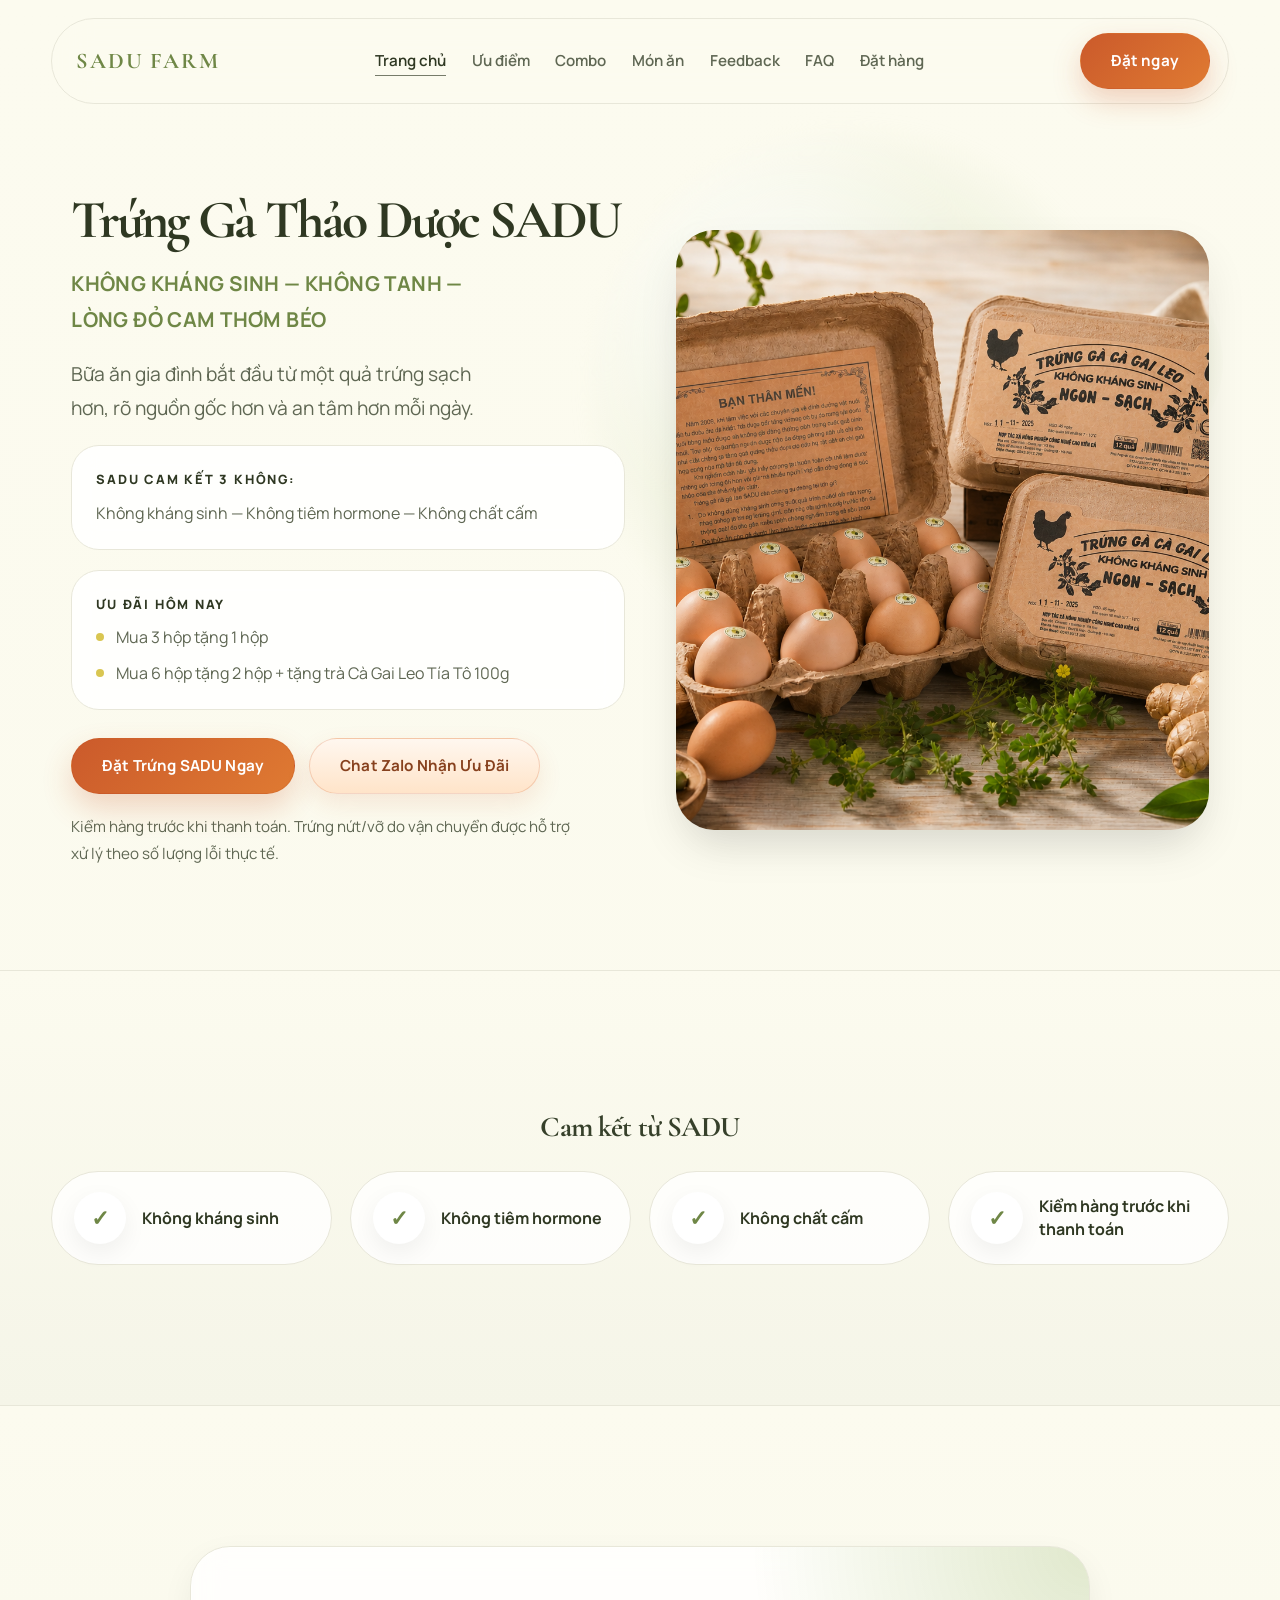
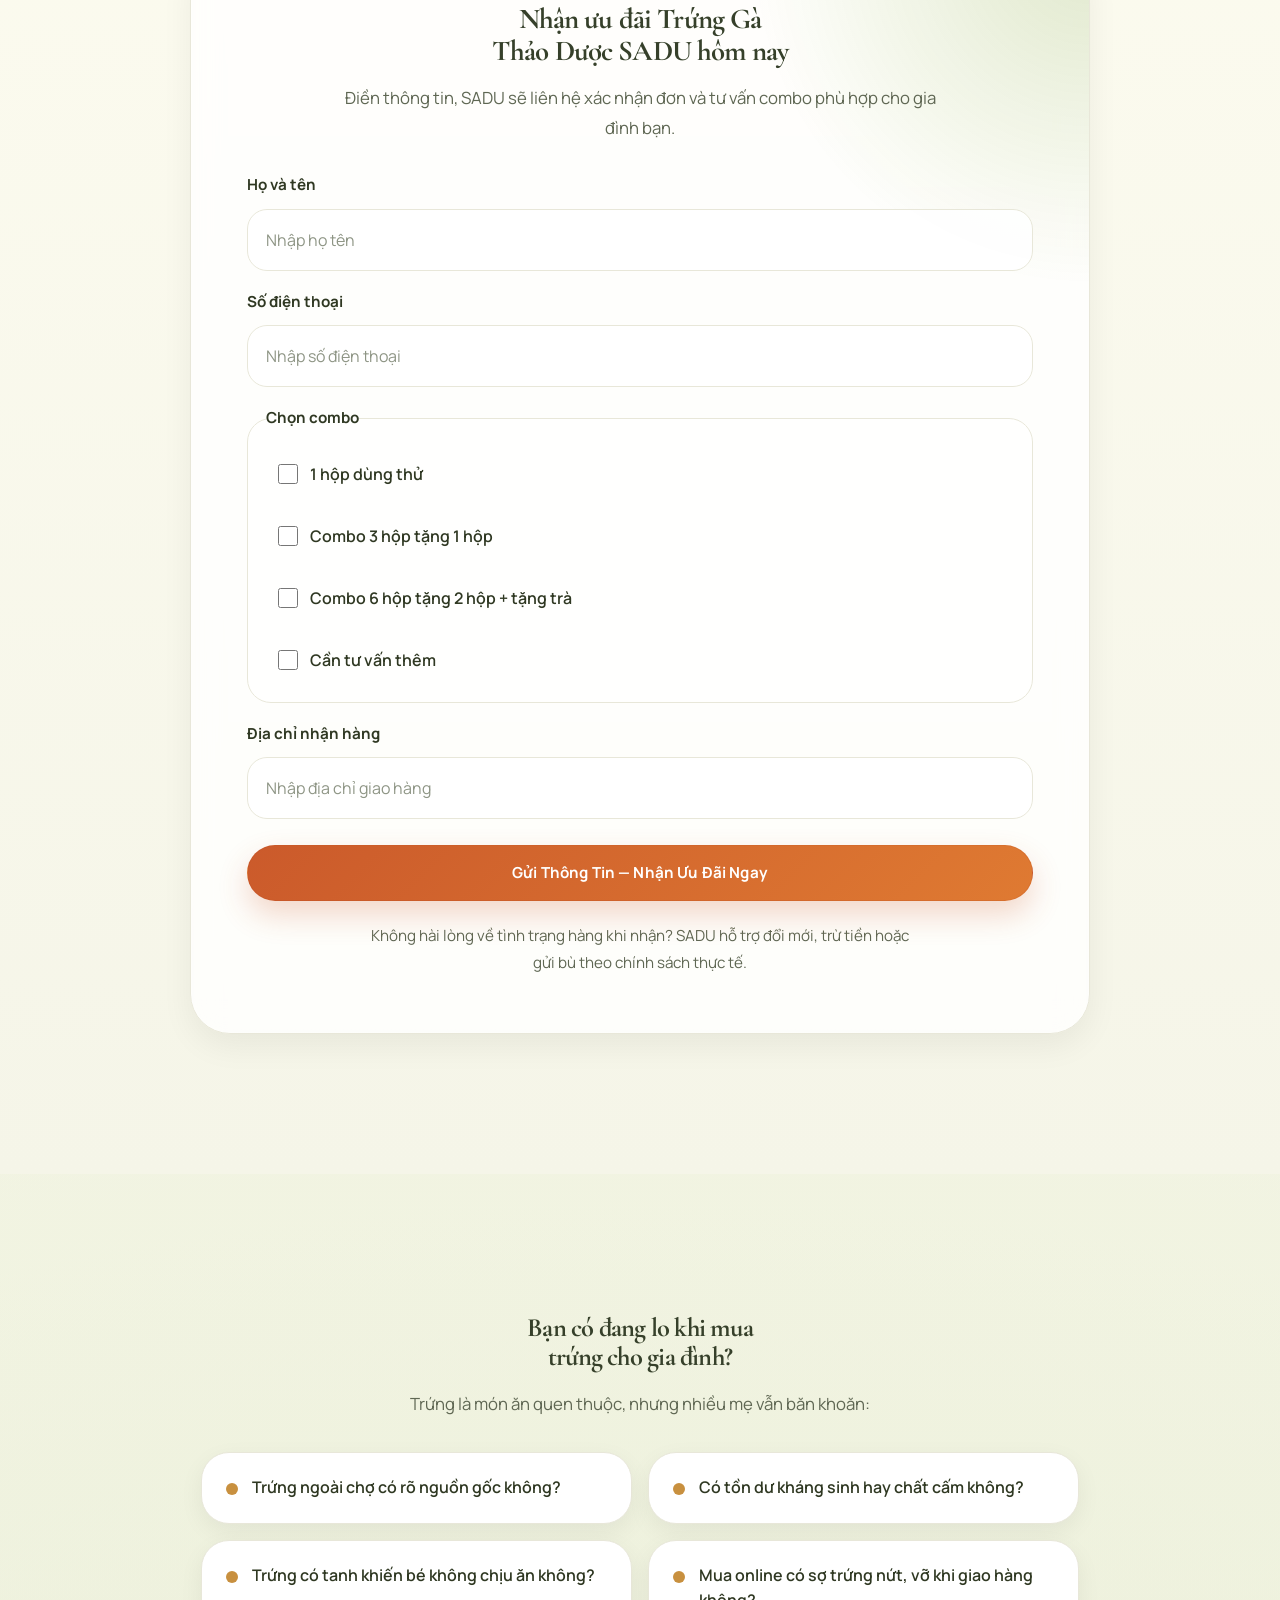
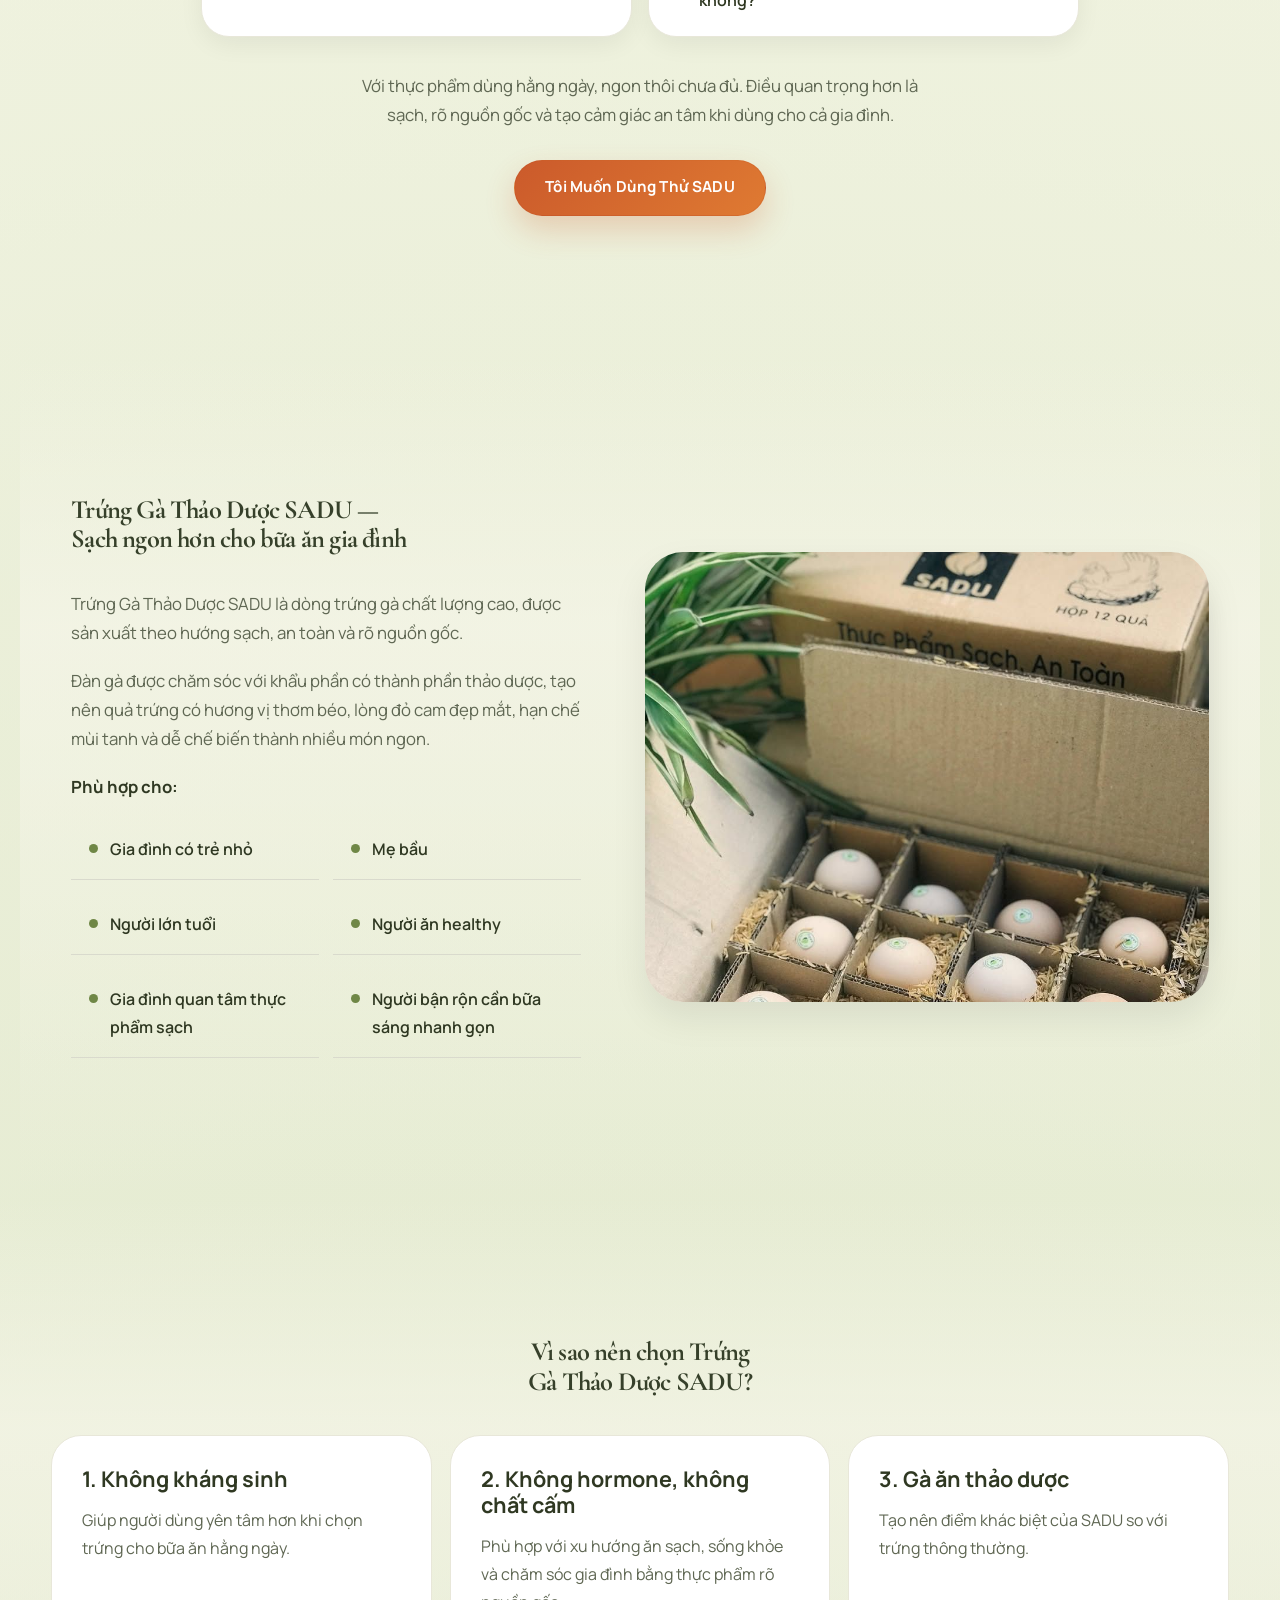
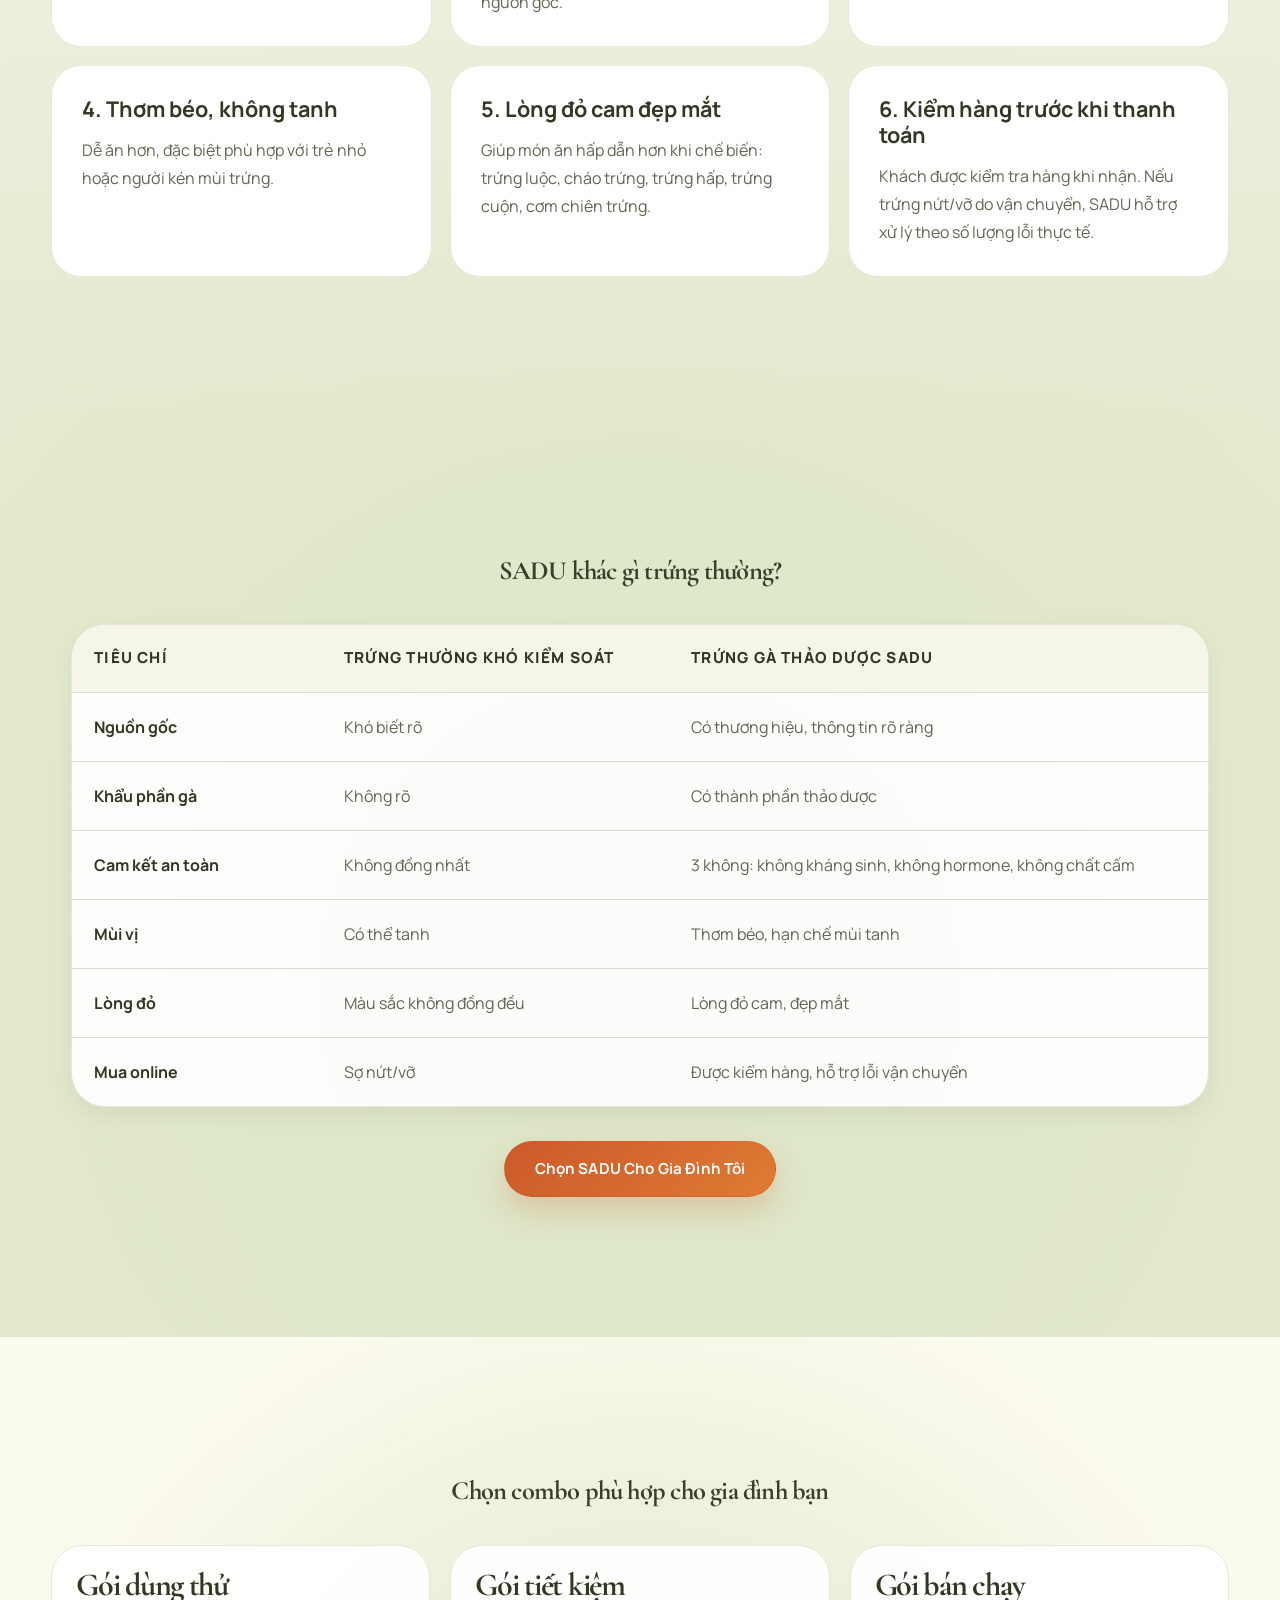
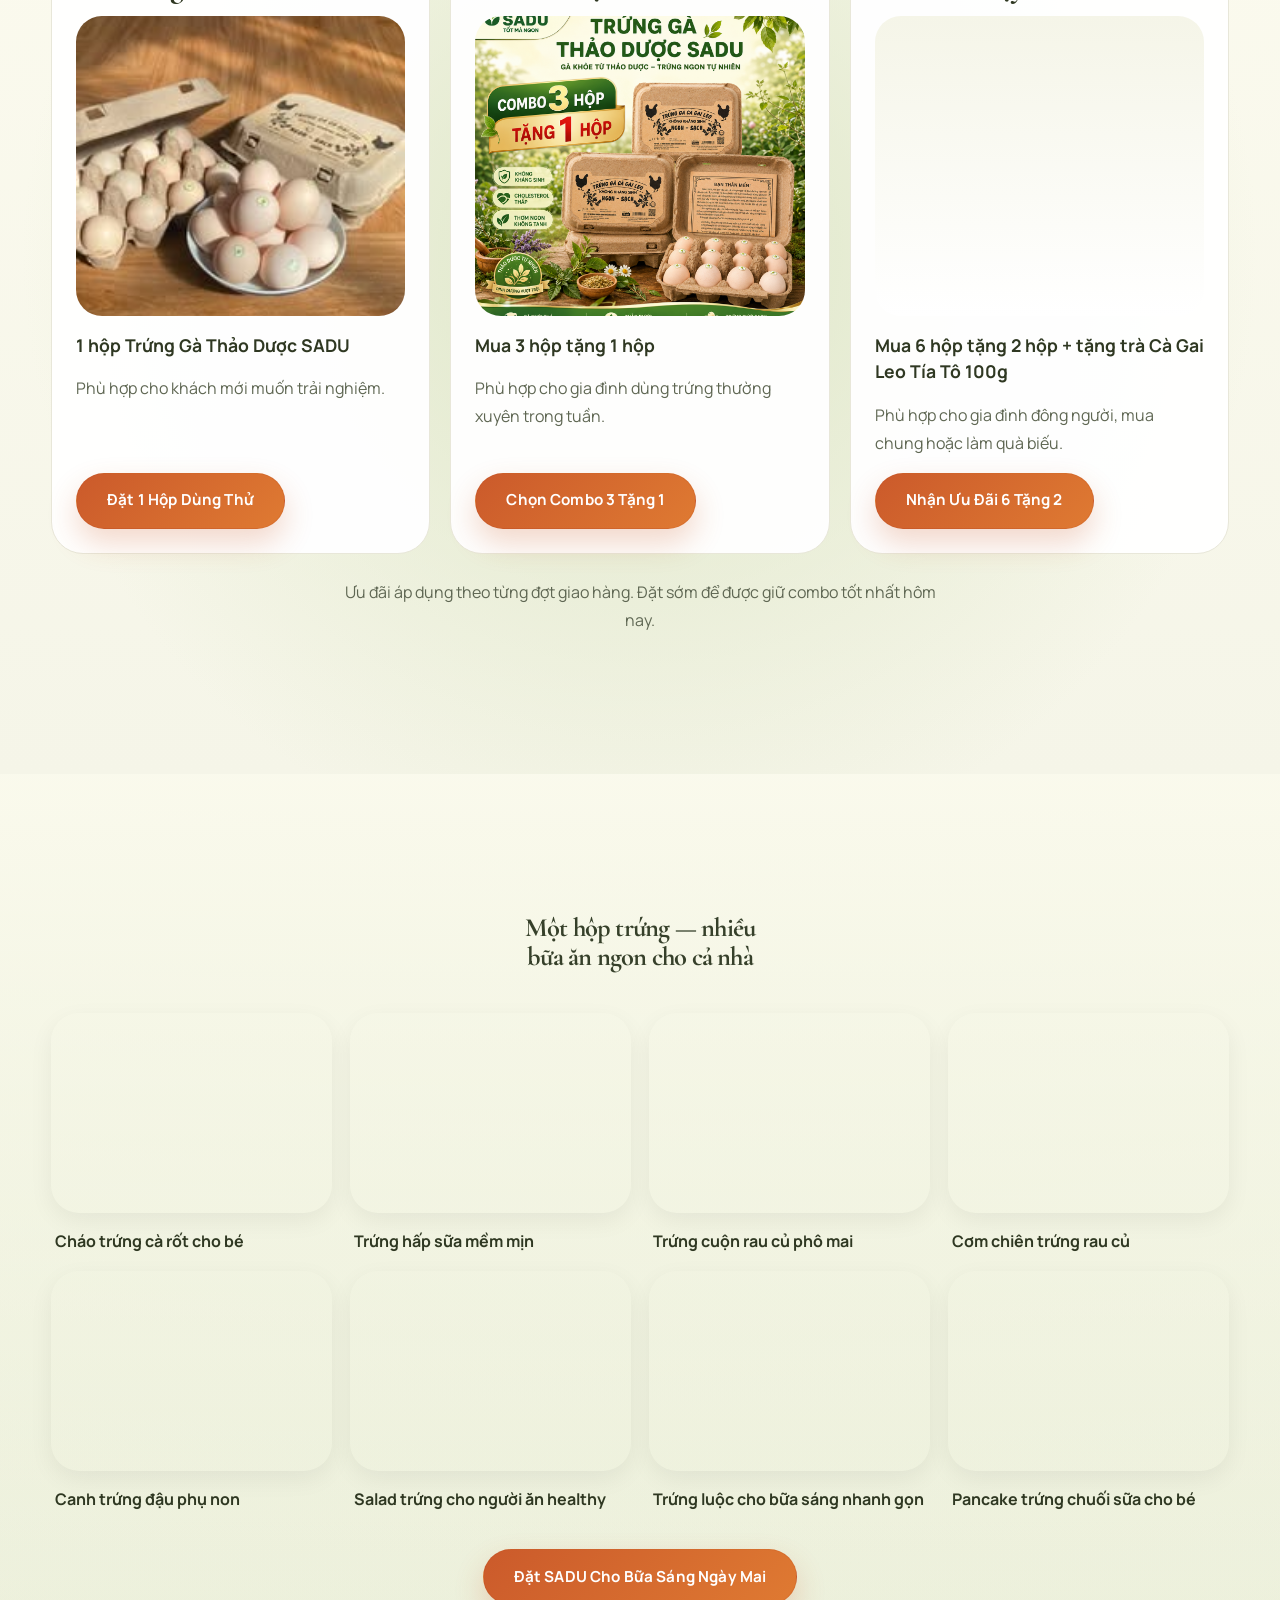
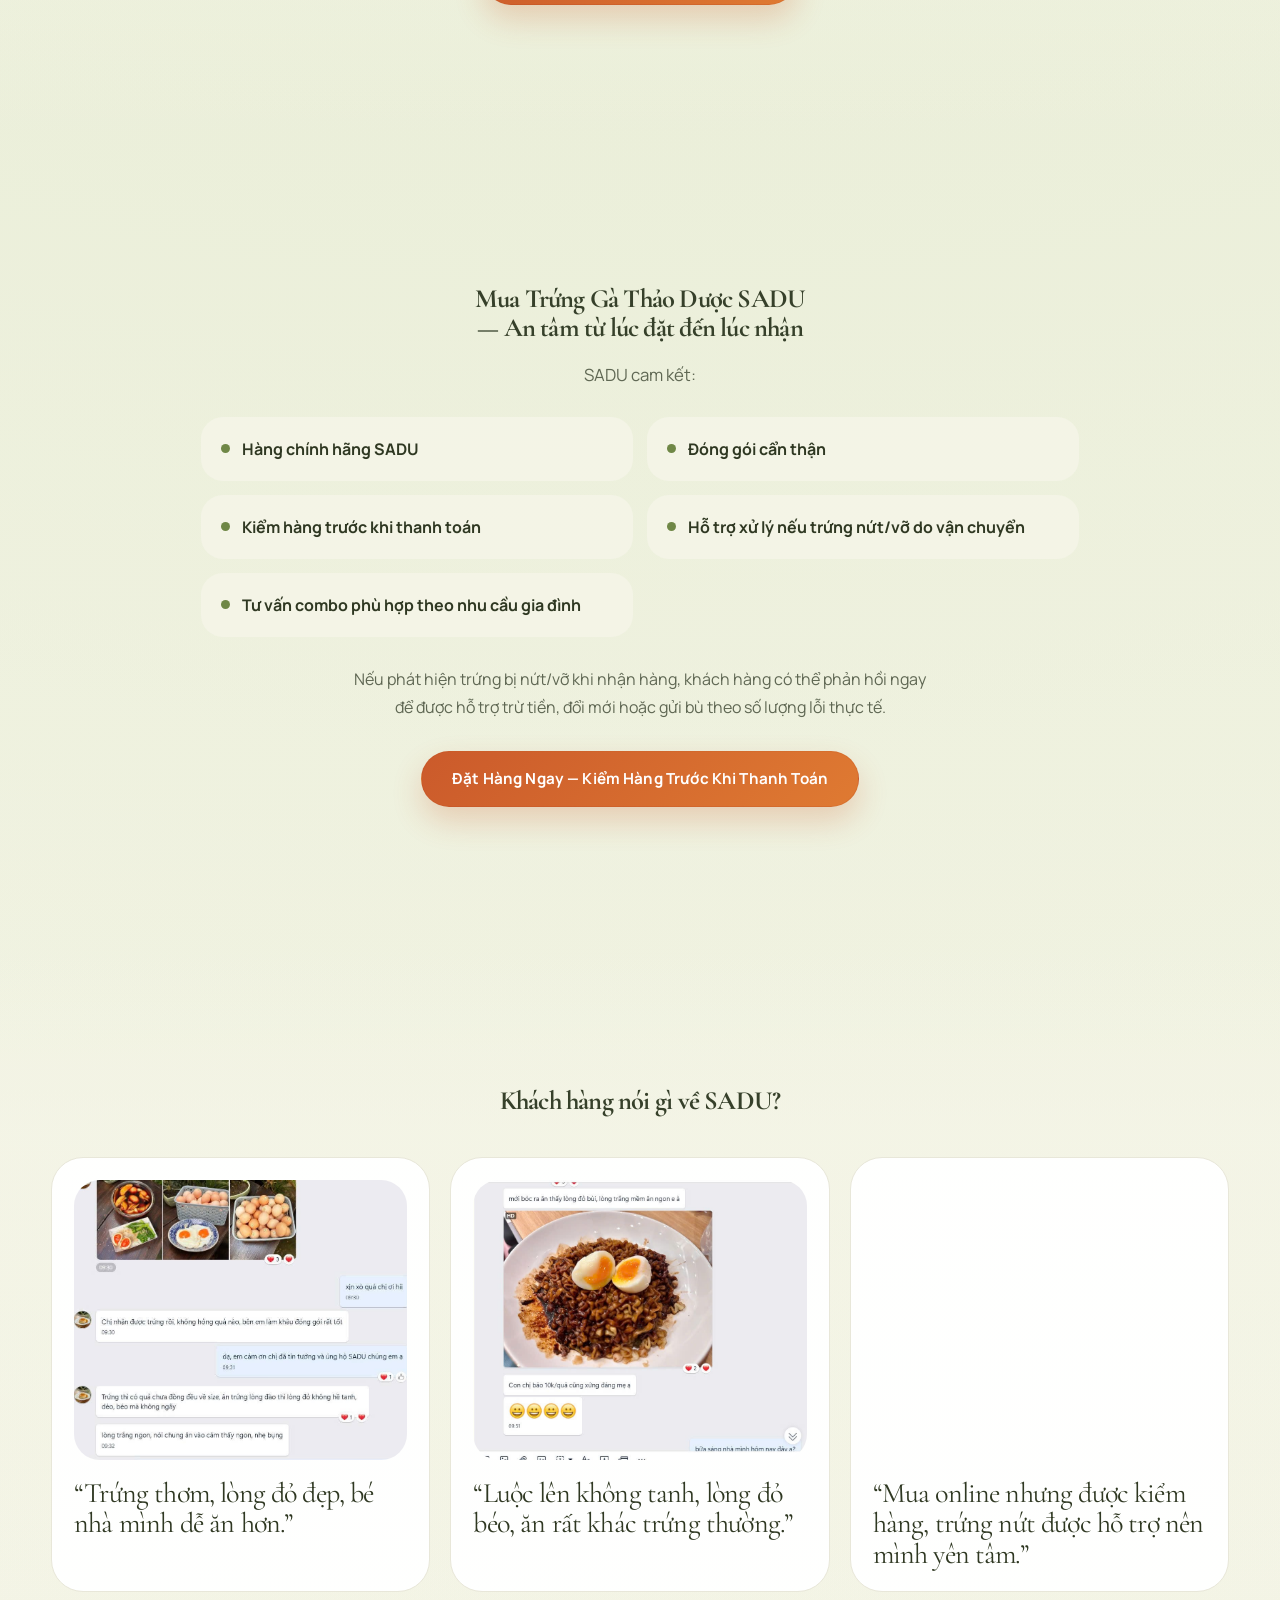
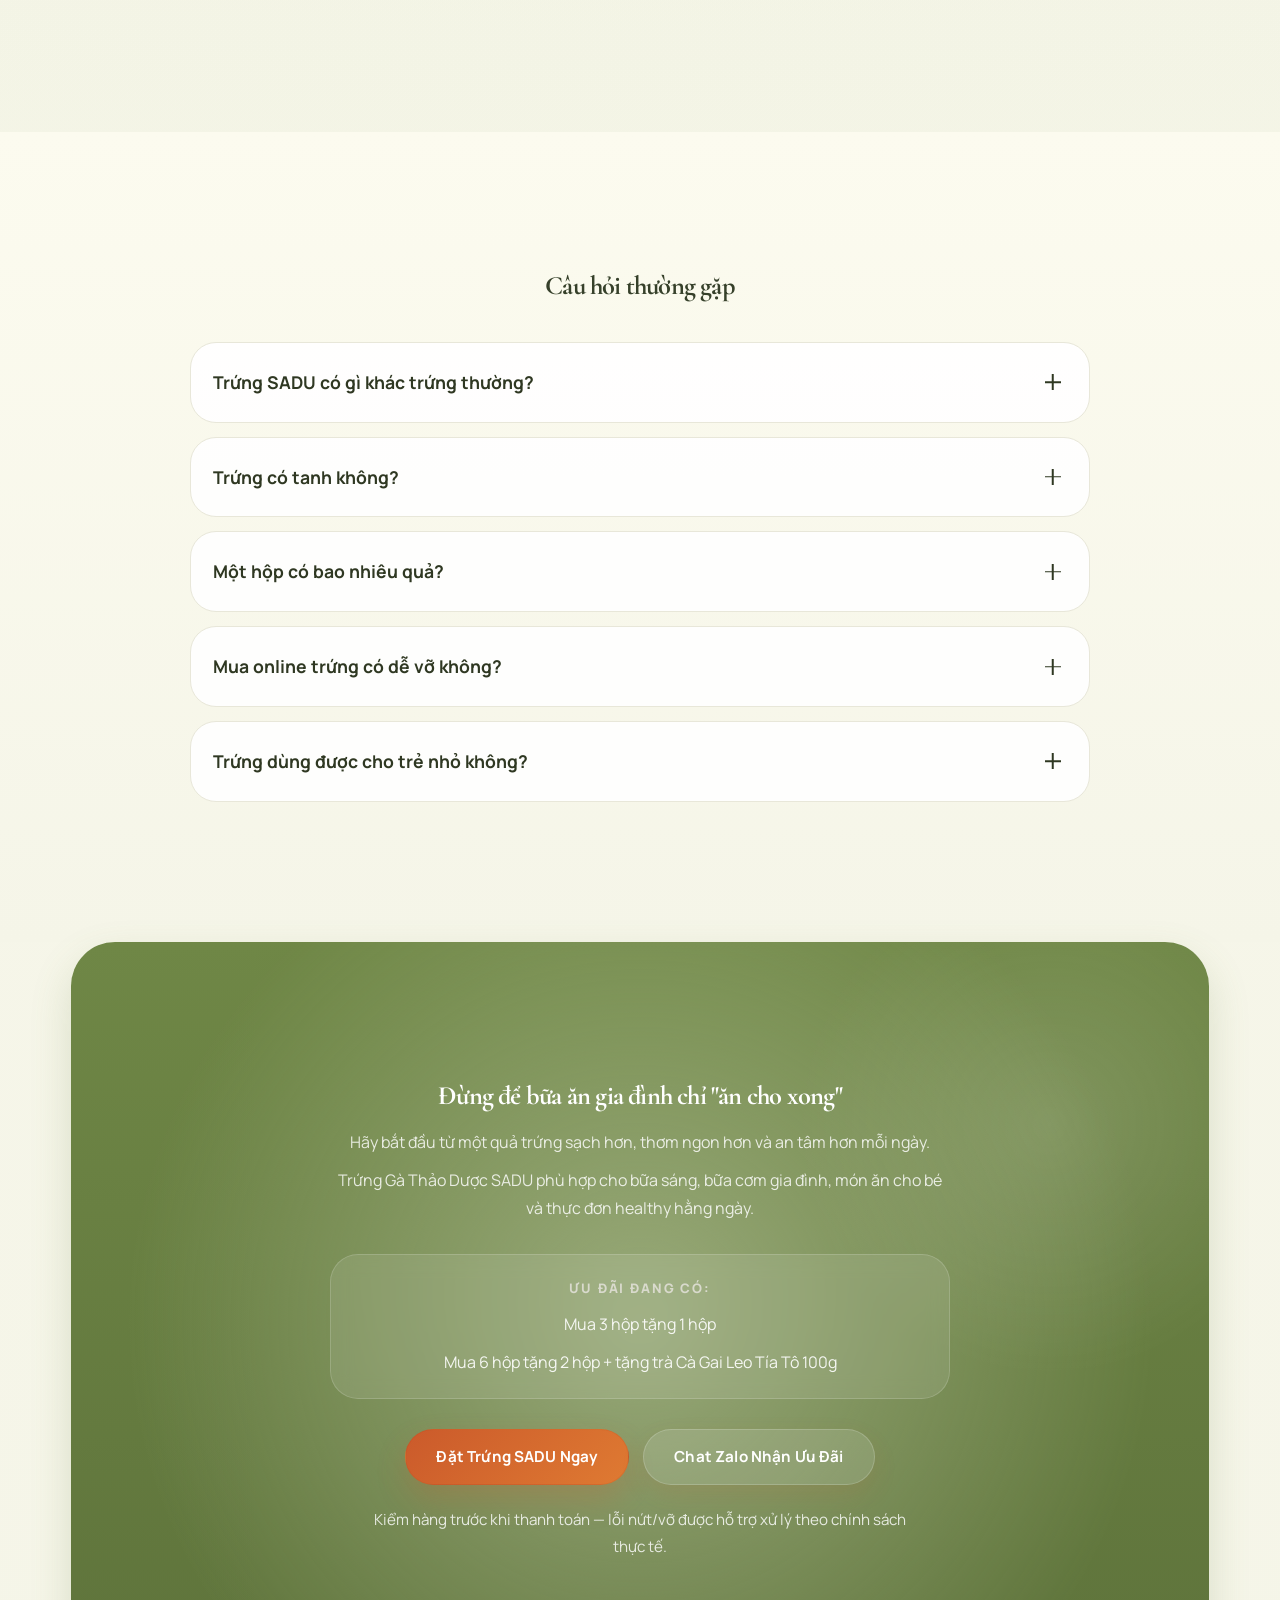
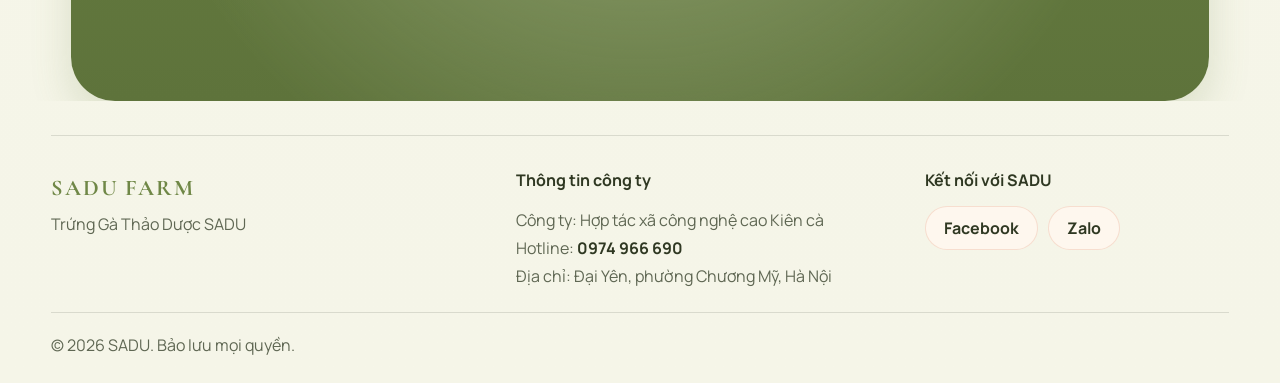
==== commit 87cd0f83: "update ảnh" ====
--- a/index.html
+++ b/index.html
@@ -482,7 +482,7 @@
           <!-- Replace with real SADU image -->
           <!-- Recommended size 300x300 -->
           <!-- ================================= -->
-          <img class="combo__card-image" src="assets/media/combo-save.png" alt="Combo trứng gà thảo dược SADU tiết kiệm" width="300" height="300" loading="lazy" decoding="async">
+          <img class="combo__card-image" src="assets/image/combo-(3).png" alt="Combo trứng gà thảo dược SADU tiết kiệm" width="300" height="300" loading="lazy" decoding="async">
           <p class="combo__card-desc">Mua 3 hộp tặng 1 hộp</p>
           <p class="combo__card-note">Phù hợp cho gia đình dùng trứng thường xuyên trong tuần.</p>
           <a class="combo__card-cta" href="#dat-hang" role="button" aria-label="Chọn combo 3 tặng 1" tabindex="0">Chọn Combo 3 Tặng 1</a>
@@ -494,7 +494,7 @@
           <!-- Replace with real SADU image -->
           <!-- Recommended size 300x300 -->
           <!-- ================================= -->
-          <img class="combo__card-image" src="assets/media/combo-bestseller.png" alt="Túi quà trứng gà thảo dược SADU bán chạy" width="300" height="300" loading="lazy" decoding="async">
+          <img class="combo__card-image" src="assets/image/combo-(2).png" alt="Túi quà trứng gà thảo dược SADU bán chạy" width="300" height="300" loading="lazy" decoding="async">
           <p class="combo__card-desc">Mua 6 hộp tặng 2 hộp + tặng trà Cà Gai Leo Tía Tô 100g</p>
           <p class="combo__card-note">Phù hợp cho gia đình đông người, mua chung hoặc làm quà biếu.</p>
           <a class="combo__card-cta" href="#dat-hang" role="button" aria-label="Nhận ưu đãi 6 tặng 2" tabindex="0">Nhận Ưu Đãi 6 Tặng 2</a>
@@ -513,7 +513,7 @@
           <!-- Replace with real SADU image -->
           <!-- Recommended size 260x200 -->
           <!-- ================================= -->
-          <img class="dishes__image" src="assets/media/dish-soft-boiled.jpg" alt="Trứng luộc lòng đào SADU" width="260" height="200" loading="lazy" decoding="async">
+          <img class="dishes__image" src="assets/image/mon-an-(2).png" alt="Trứng luộc lòng đào SADU" width="260" height="200" loading="lazy" decoding="async">
           <span class="dishes__name">Cháo trứng cà rốt cho bé</span>
         </li>
         <li class="dishes__item">
@@ -522,7 +522,7 @@
           <!-- Replace with real SADU image -->
           <!-- Recommended size 260x200 -->
           <!-- ================================= -->
-          <img class="dishes__image" src="assets/media/dish-boiled-halves.jpg" alt="Trứng luộc bổ đôi lòng đỏ cam" width="260" height="200" loading="lazy" decoding="async">
+          <img class="dishes__image" src="assets/image/mon-an-(3).png" alt="Trứng luộc bổ đôi lòng đỏ cam" width="260" height="200" loading="lazy" decoding="async">
           <span class="dishes__name">Trứng hấp sữa mềm mịn</span>
         </li>
         <li class="dishes__item">
@@ -531,7 +531,7 @@
           <!-- Replace with real SADU image -->
           <!-- Recommended size 260x200 -->
           <!-- ================================= -->
-          <img class="dishes__image" src="assets/media/dish-yolk-platter.jpg" alt="Đĩa trứng luộc trình bày đẹp mắt" width="260" height="200" loading="lazy" decoding="async">
+          <img class="dishes__image" src="assets/image/mon-an-(7).png" alt="Đĩa trứng luộc trình bày đẹp mắt" width="260" height="200" loading="lazy" decoding="async">
           <span class="dishes__name">Trứng cuộn rau củ phô mai</span>
         </li>
         <li class="dishes__item">
@@ -540,7 +540,7 @@
           <!-- Replace with real SADU image -->
           <!-- Recommended size 260x200 -->
           <!-- ================================= -->
-          <img class="dishes__image" src="assets/media/experience-young-customer.jpg" alt="Khách hàng trẻ trải nghiệm trứng SADU tại nhà" width="260" height="200" loading="lazy" decoding="async">
+          <img class="dishes__image" src="assets/image/mon-an-(5).png" alt="Khách hàng trẻ trải nghiệm trứng SADU tại nhà" width="260" height="200" loading="lazy" decoding="async">
           <span class="dishes__name">Cơm chiên trứng rau củ</span>
         </li>
         <li class="dishes__item">
@@ -549,7 +549,7 @@
           <!-- Replace with real SADU image -->
           <!-- Recommended size 260x200 -->
           <!-- ================================= -->
-          <img class="dishes__image" src="assets/media/experience-family.jpg" alt="Gia đình chuẩn bị bữa ăn cùng trứng SADU" width="260" height="200" loading="lazy" decoding="async">
+          <img class="dishes__image" src="assets/image/mon-an-(6).png" alt="Gia đình chuẩn bị bữa ăn cùng trứng SADU" width="260" height="200" loading="lazy" decoding="async">
           <span class="dishes__name">Canh trứng đậu phụ non</span>
         </li>
         <li class="dishes__item">
@@ -558,7 +558,7 @@
           <!-- Replace with real SADU image -->
           <!-- Recommended size 260x200 -->
           <!-- ================================= -->
-          <img class="dishes__image" src="assets/media/combo-trial.jpg" alt="Trứng SADU phù hợp cho bữa ăn healthy" width="260" height="200" loading="lazy" decoding="async">
+          <img class="dishes__image" src="assets/image/mon-an-(8).png" alt="Trứng SADU phù hợp cho bữa ăn healthy" width="260" height="200" loading="lazy" decoding="async">
           <span class="dishes__name">Salad trứng cho người ăn healthy</span>
         </li>
         <li class="dishes__item">
@@ -567,7 +567,7 @@
           <!-- Replace with real SADU image -->
           <!-- Recommended size 260x200 -->
           <!-- ================================= -->
-          <img class="dishes__image" src="assets/media/hero-product.png" alt="Lòng đỏ cam đẹp mắt của trứng SADU" width="260" height="200" loading="lazy" decoding="async">
+          <img class="dishes__image" src="assets/image/mon-an-(9).png" alt="Lòng đỏ cam đẹp mắt của trứng SADU" width="260" height="200" loading="lazy" decoding="async">
           <span class="dishes__name">Trứng luộc cho bữa sáng nhanh gọn</span>
         </li>
         <li class="dishes__item">
@@ -576,7 +576,7 @@
           <!-- Replace with real SADU image -->
           <!-- Recommended size 260x200 -->
           <!-- ================================= -->
-          <img class="dishes__image" src="assets/media/combo-bestseller.png" alt="SADU phù hợp làm quà biếu và bữa sáng gia đình" width="260" height="200" loading="lazy" decoding="async">
+          <img class="dishes__image" src="assets/image/mon-an-(10).png" alt="SADU phù hợp làm quà biếu và bữa sáng gia đình" width="260" height="200" loading="lazy" decoding="async">
           <span class="dishes__name">Pancake trứng chuối sữa cho bé</span>
         </li>
       </ul>
@@ -709,9 +709,9 @@
 
       <div class="footer__info">
         <h2 class="footer__info-heading">Thông tin công ty</h2>
-        <p class="footer__item">Công ty: [Đang cập nhật]</p>
+        <p class="footer__item">Công ty: Hợp tác xã công nghệ cao Kiên cà</p>
         <p class="footer__item">Hotline: <a class="footer__link" href="tel:0974966690" aria-label="Gọi hotline SADU">0974 966 690</a></p>
-        <p class="footer__item">Địa chỉ: [Đang cập nhật]</p>
+        <p class="footer__item">Địa chỉ: Đại Yên, phường Chương Mỹ, Hà Nội</p>
       </div>
 
       <div class="footer__social">
--- a/style.css
+++ b/style.css
@@ -195,13 +195,13 @@
 .feedback__heading,
 .faq__heading,
 .final-cta__heading {
-  max-width: 15ch;
+  max-width: 38ch;
   margin-inline: auto;
   margin-bottom: 16px;
   font-family: var(--font-family-display);
   color: #36402a;
-  font-size: clamp(1.9rem, 2.65vw, 2.9rem);
-  line-height: 1.04;
+  font-size: clamp(1.65rem, 2vw, 2.35rem);
+  line-height: 1.12;
   letter-spacing: -0.03em;
   text-align: center;
   text-wrap: balance;
@@ -430,11 +430,11 @@
 }
 
 .hero__title {
-  max-width: 9ch;
+  max-width: 24ch;
   font-family: var(--font-family-display);
-  font-size: clamp(4rem, 7vw, 7rem);
-  line-height: 0.9;
-  letter-spacing: -0.06em;
+  font-size: clamp(2.5rem, 4.2vw, 4.2rem);
+  line-height: 0.98;
+  letter-spacing: -0.05em;
   text-wrap: balance;
 }
 
@@ -570,24 +570,12 @@
   position: absolute;
   inset: 6% 2% 0;
   border-radius: 44px;
-  background:
-    radial-gradient(circle at 18% 18%, rgba(255, 255, 255, 0.92), transparent 32%),
-    radial-gradient(circle at 84% 22%, rgba(221, 230, 199, 0.9), transparent 24%),
-    linear-gradient(180deg, #fcfbef 0%, #f5f5e8 100%);
+  background: linear-gradient(180deg, #fcfbef 0%, #f5f5e8 100%);
   box-shadow: var(--shadow-md);
 }
 
 .hero__image::after {
-  content: "";
-  position: absolute;
-  left: 8%;
-  bottom: 6%;
-  width: clamp(88px, 10vw, 140px);
-  height: clamp(88px, 10vw, 140px);
-  border: 1px solid var(--color-border);
-  border-radius: 42% 58% 44% 56%;
-  background: rgba(255, 255, 255, 0.34);
-  backdrop-filter: blur(10px);
+  content: none;
 }
 
 .hero__image img {
@@ -668,8 +656,8 @@
 }
 
 .order-form__heading {
-  max-width: 10.5ch;
-  font-size: clamp(2rem, 2.8vw, 2.85rem);
+  max-width: 30ch;
+  font-size: clamp(1.8rem, 2.2vw, 2.45rem);
 }
 
 .order-form__text,
@@ -778,7 +766,7 @@
 }
 
 .pain-point__heading {
-  max-width: 12ch;
+  max-width: 28ch;
 }
 
 .pain-point__intro,
@@ -847,7 +835,7 @@
 }
 
 .solution__heading {
-  max-width: 9.5ch;
+  max-width: 28ch;
   margin-inline: 0;
   text-align: left;
 }
@@ -1317,7 +1305,7 @@
 }
 
 .final-cta__heading {
-  max-width: 12ch;
+  max-width: 34ch;
   color: var(--color-white);
 }
 
@@ -1326,12 +1314,12 @@
 .combo__heading,
 .feedback__heading,
 .faq__heading {
-  max-width: 13ch;
+  max-width: 34ch;
 }
 
 .dishes__heading,
 .commitment__heading {
-  max-width: 11.5ch;
+  max-width: 32ch;
 }
 
 .final-cta__text,
@@ -1688,13 +1676,14 @@
   .feedback__heading,
   .faq__heading,
   .final-cta__heading {
-    max-width: 12ch;
-    font-size: clamp(1.65rem, 5.6vw, 2.2rem);
+    max-width: 28ch;
+    font-size: clamp(1.45rem, 3.6vw, 1.85rem);
     line-height: 1.06;
   }
 
   .hero__title {
-    font-size: clamp(3rem, 13vw, 4.4rem);
+    max-width: 18ch;
+    font-size: clamp(2.2rem, 6vw, 3.1rem);
   }
 
   .hero {
@@ -1932,8 +1921,8 @@
   .feedback__heading,
   .faq__heading,
   .final-cta__heading {
-    max-width: 11ch;
-    font-size: clamp(1.55rem, 7vw, 2rem);
+    max-width: 20ch;
+    font-size: clamp(1.35rem, 5vw, 1.65rem);
   }
 
   .hero__title {
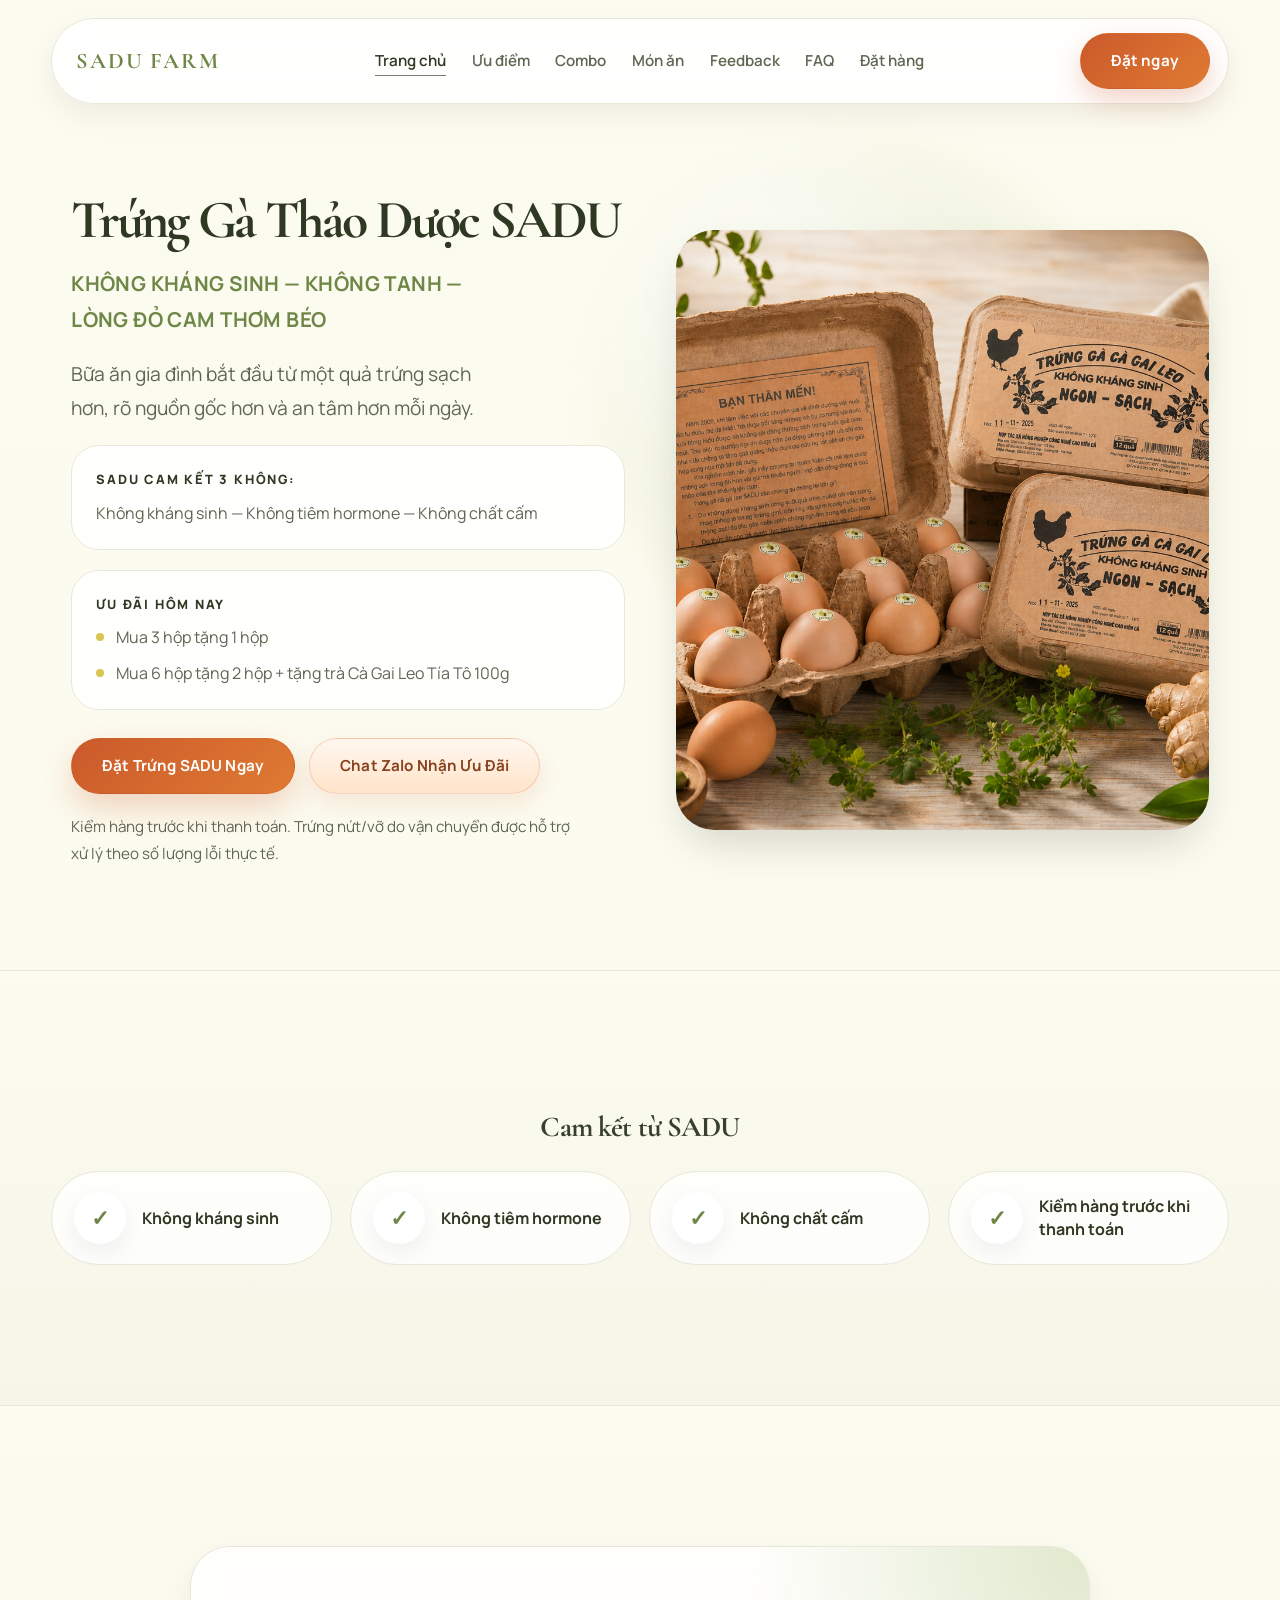
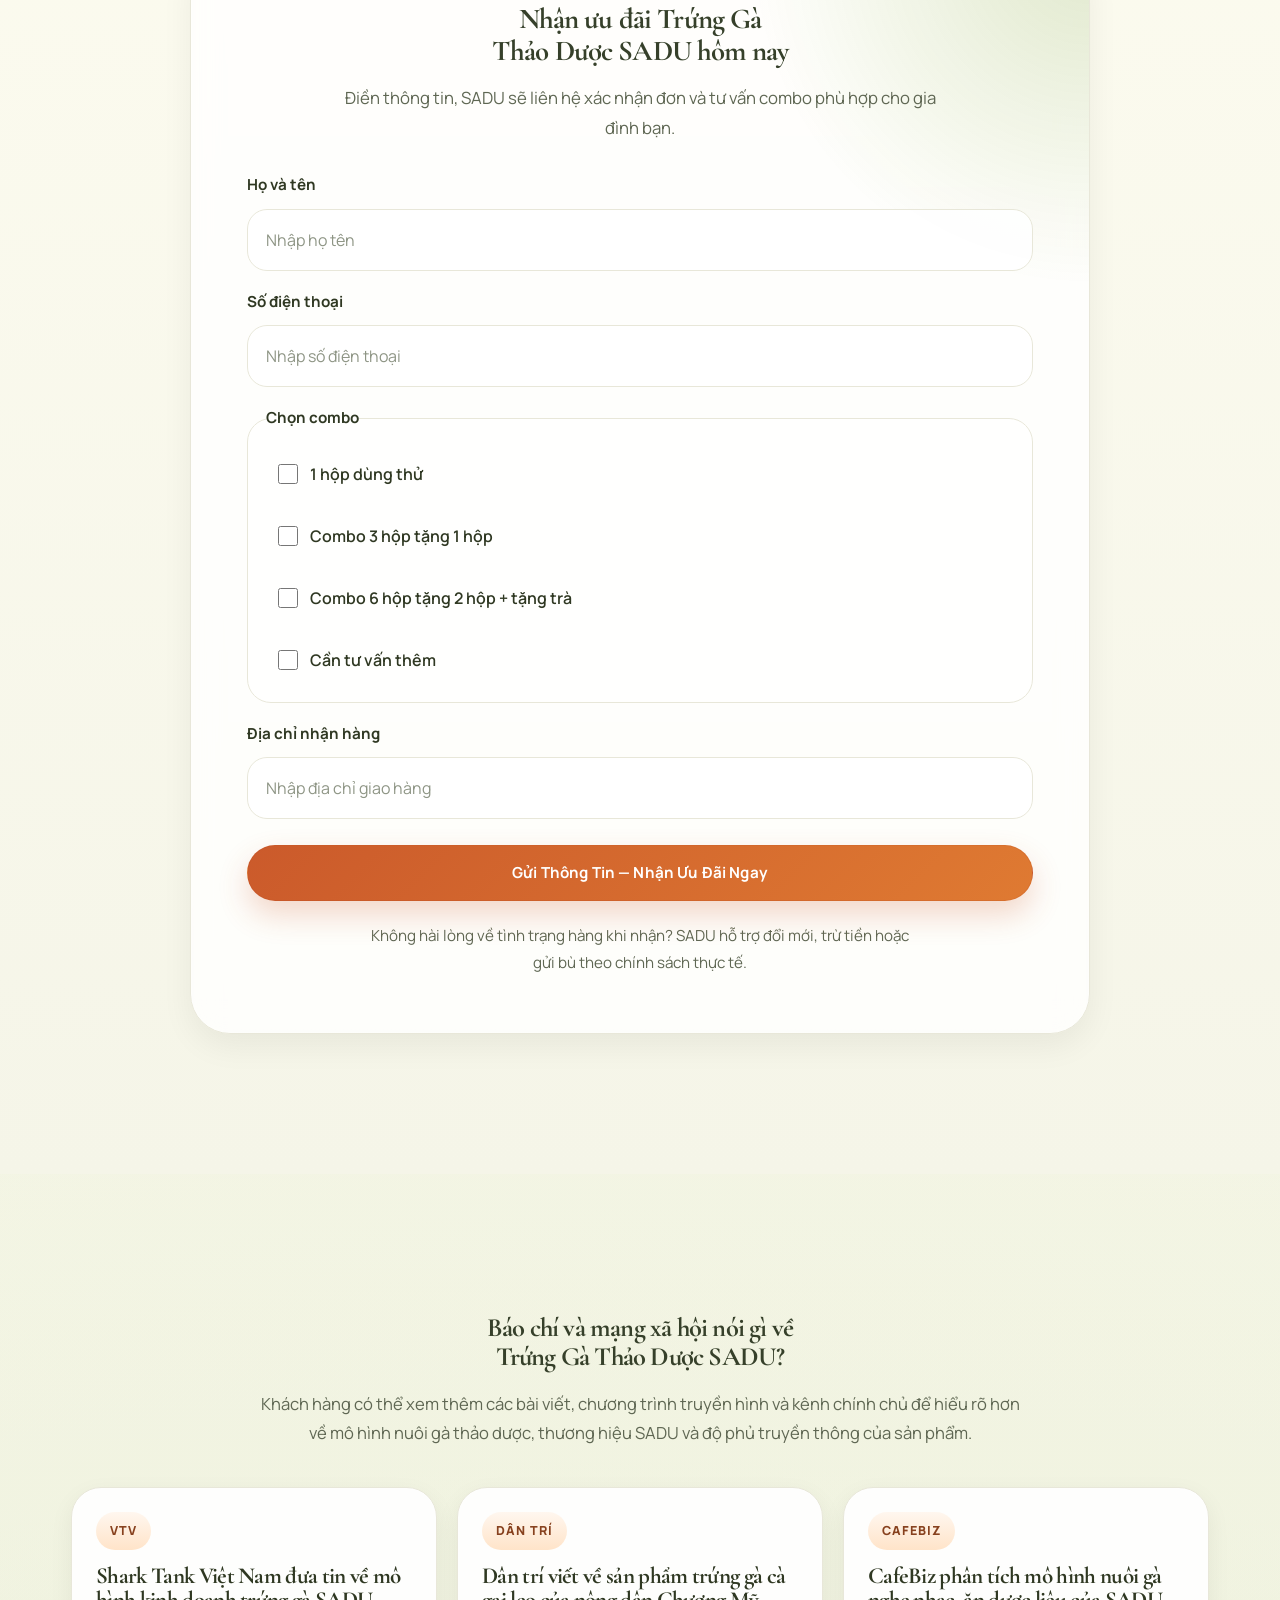
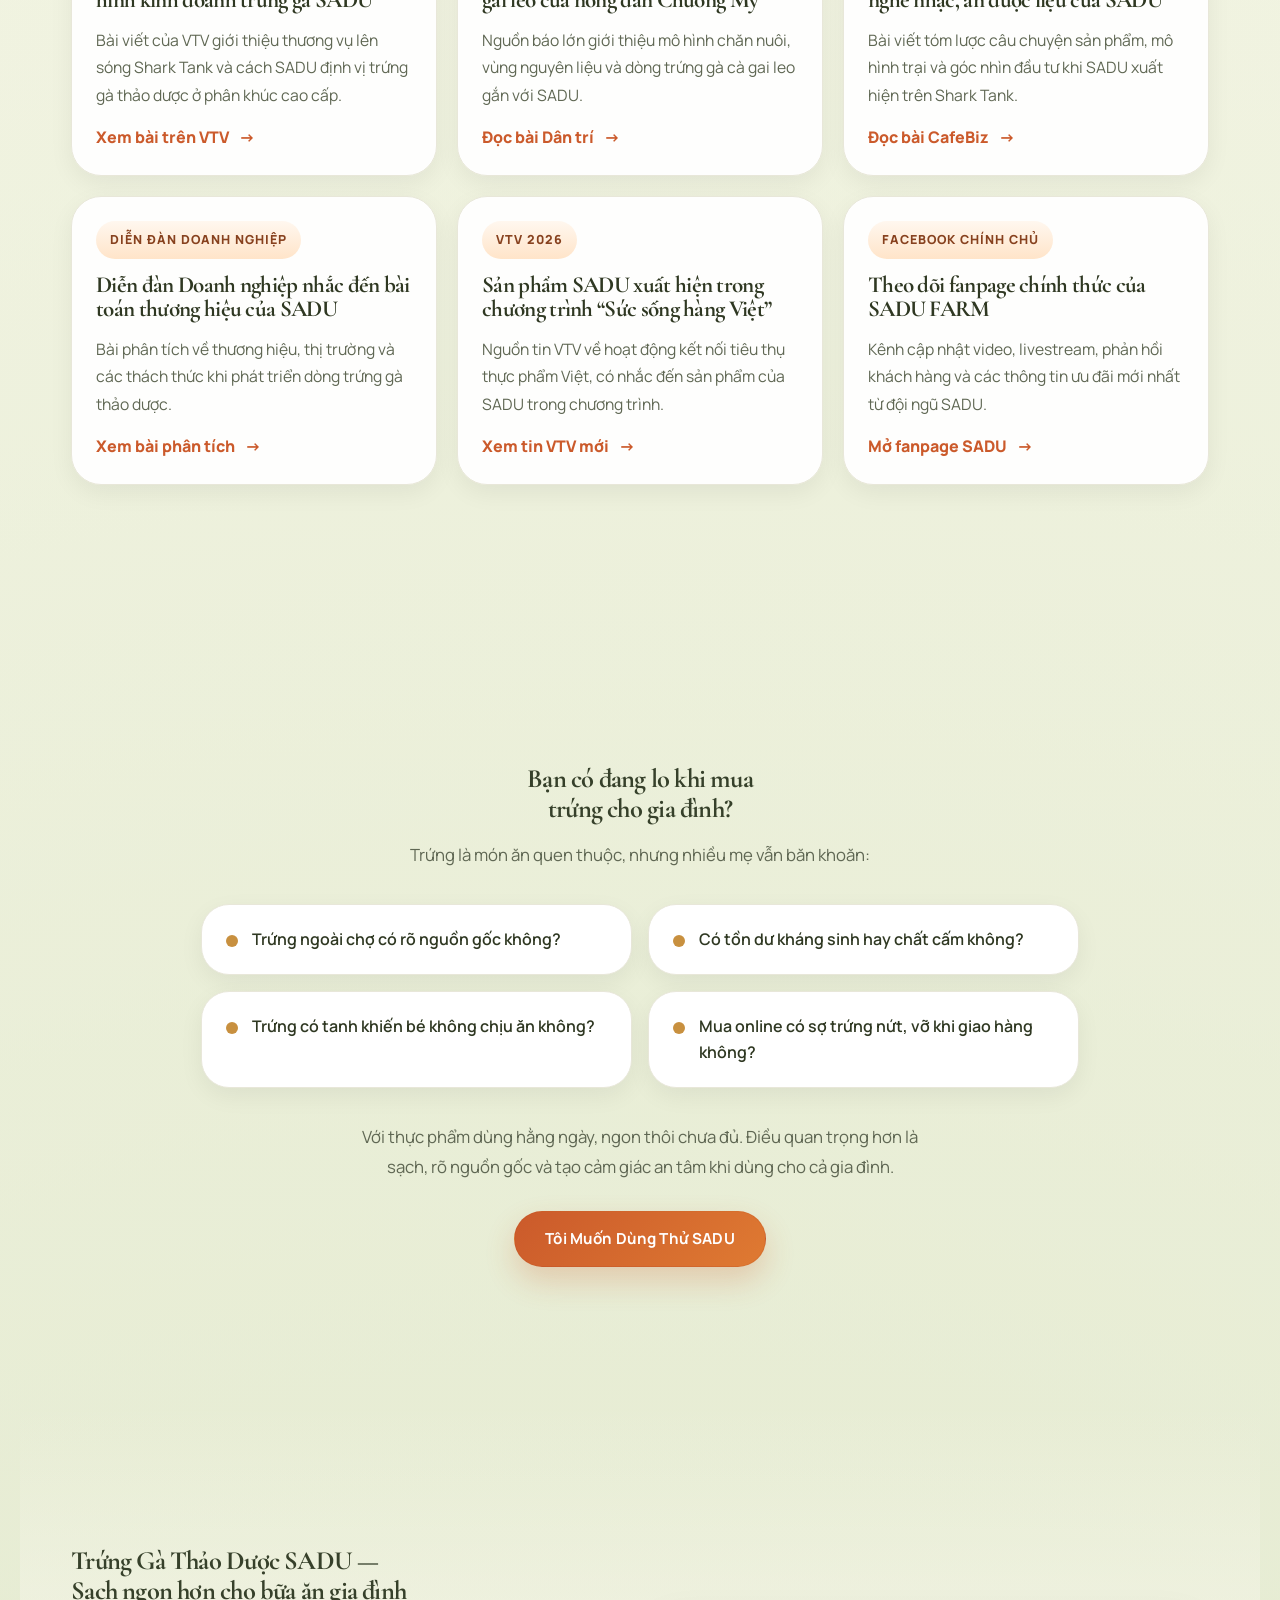
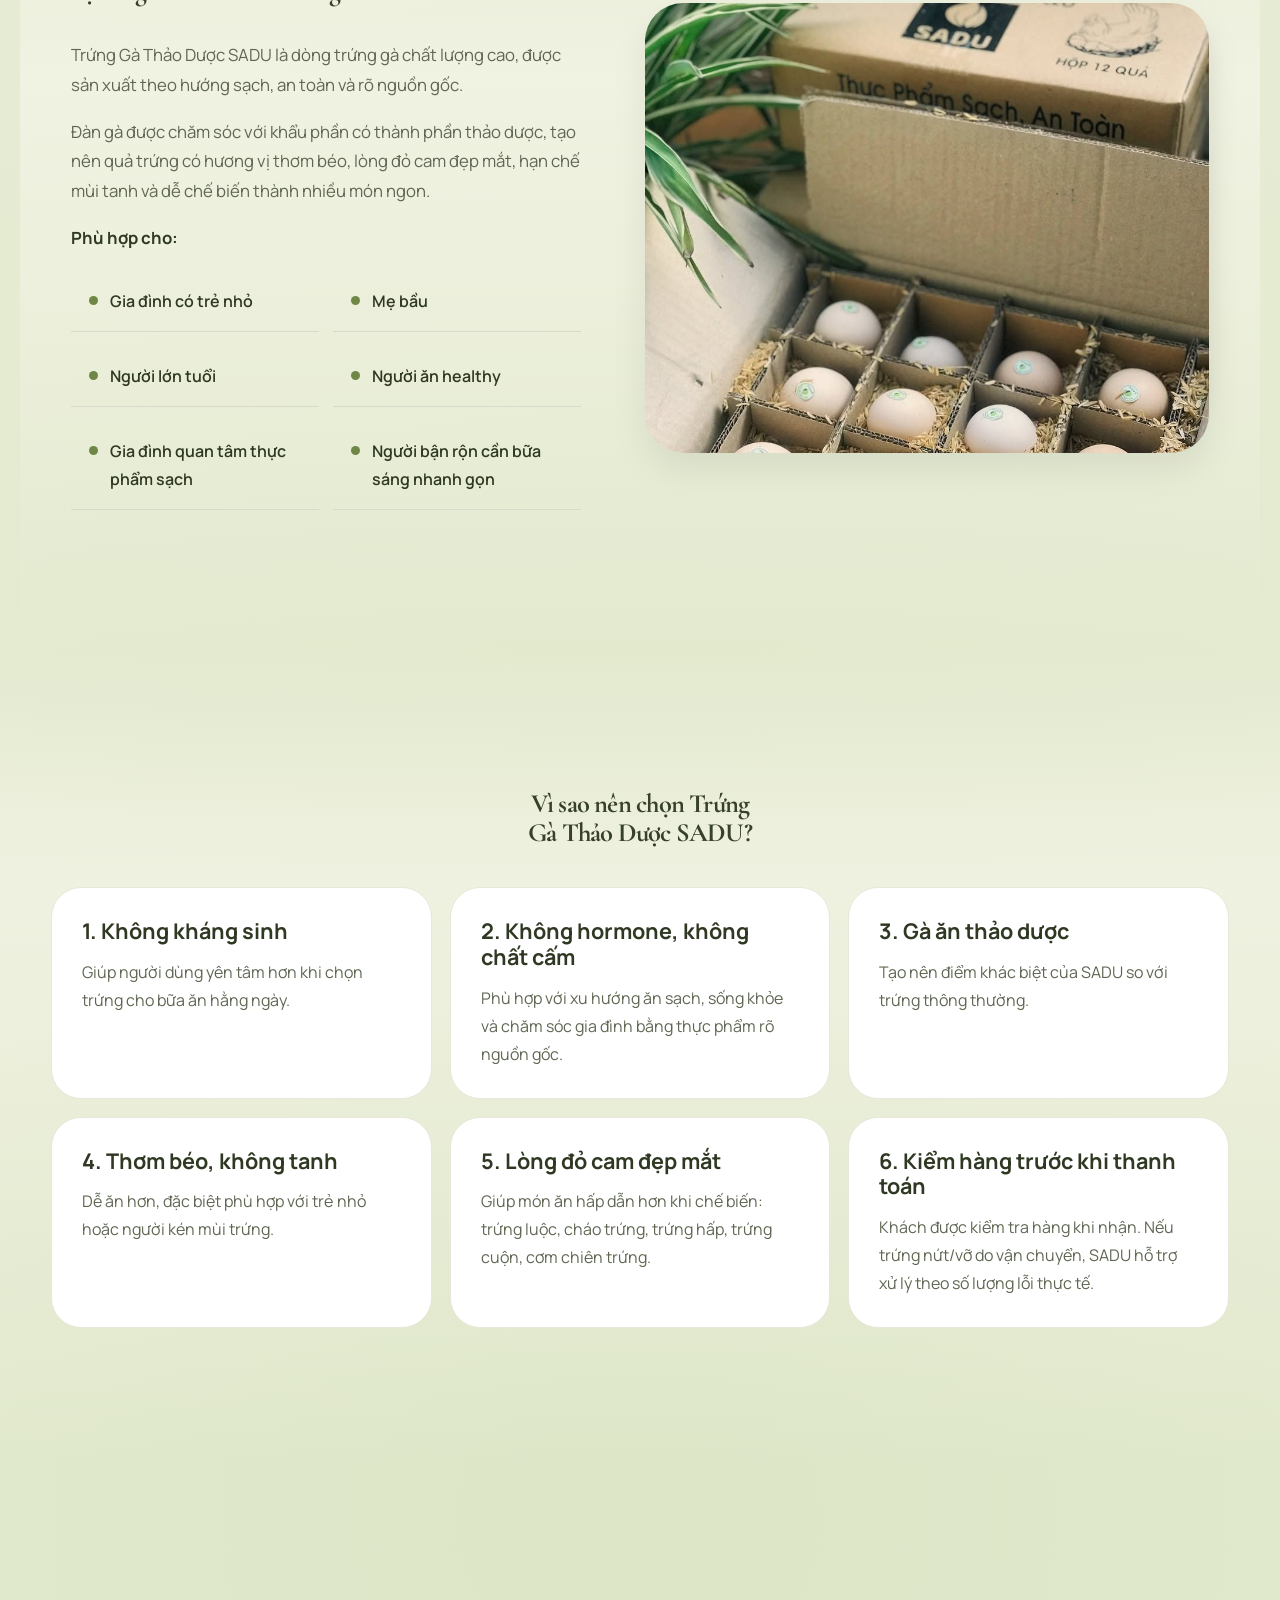
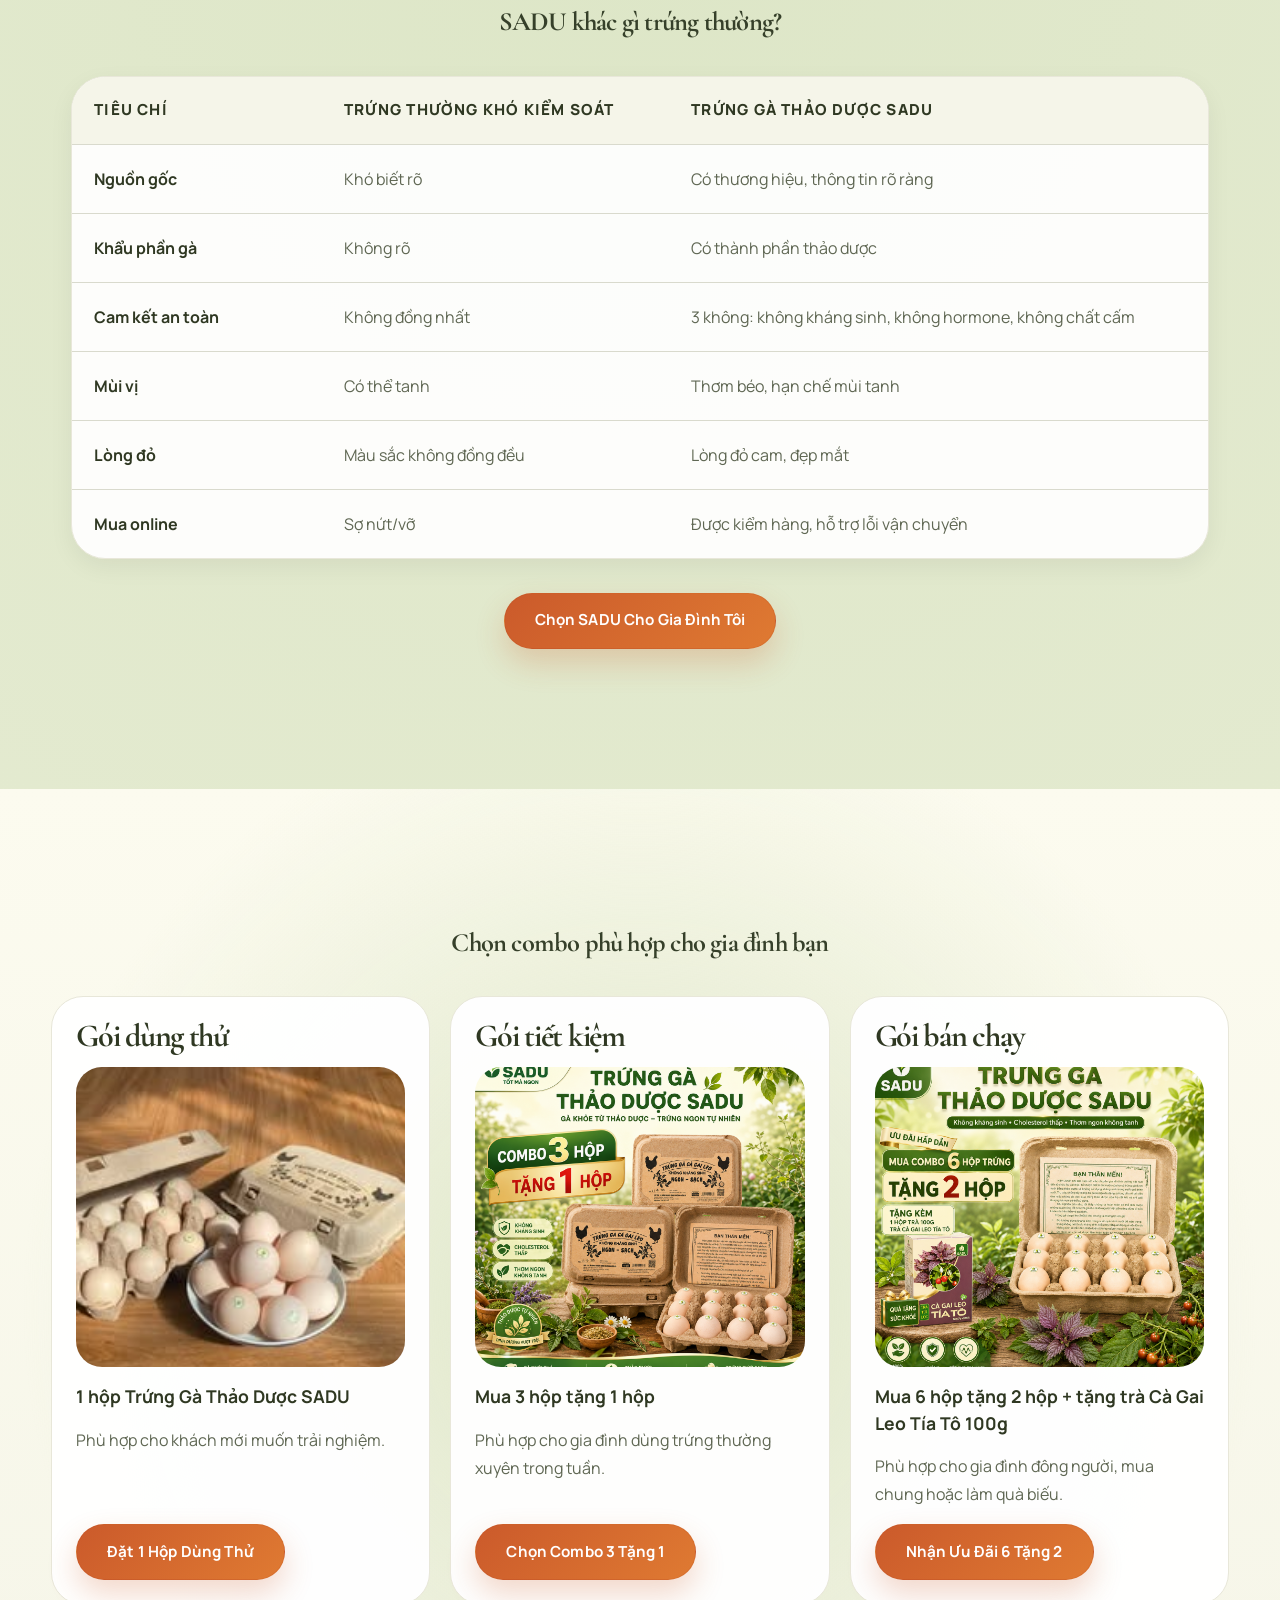
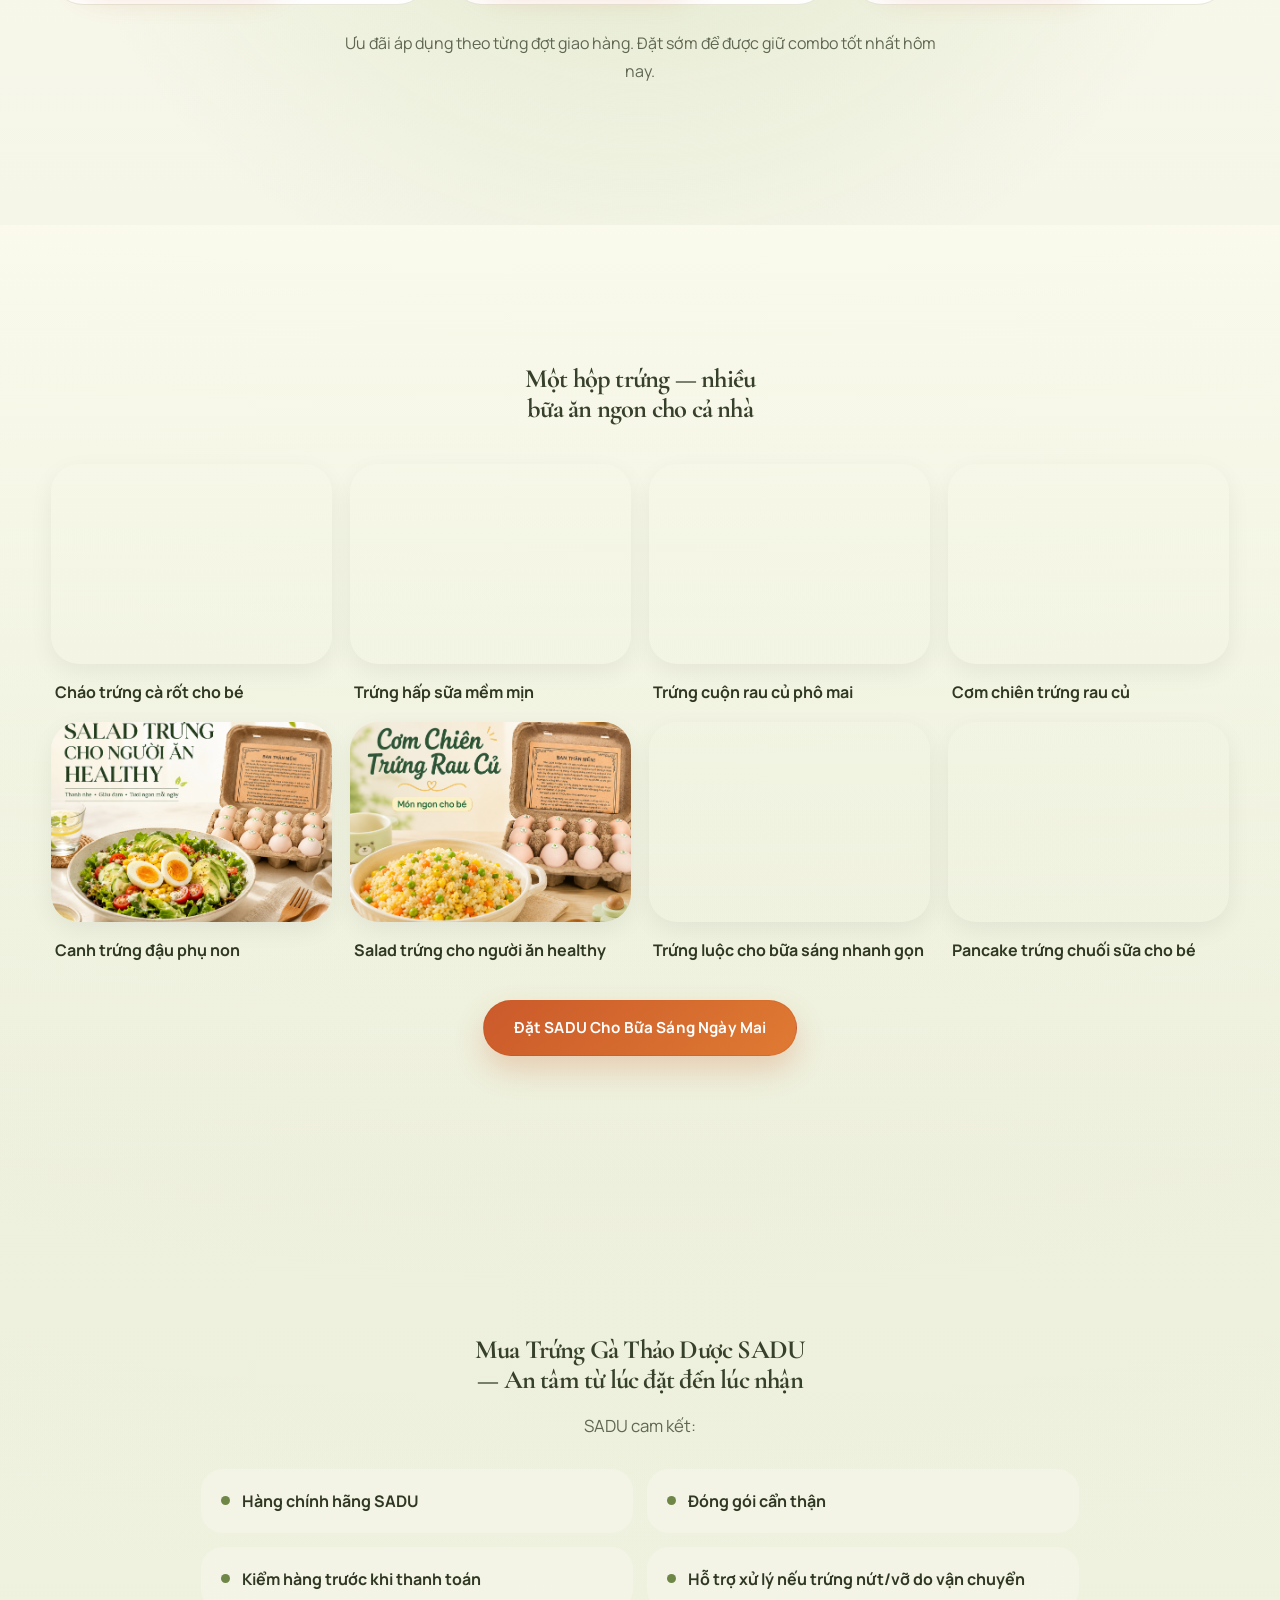
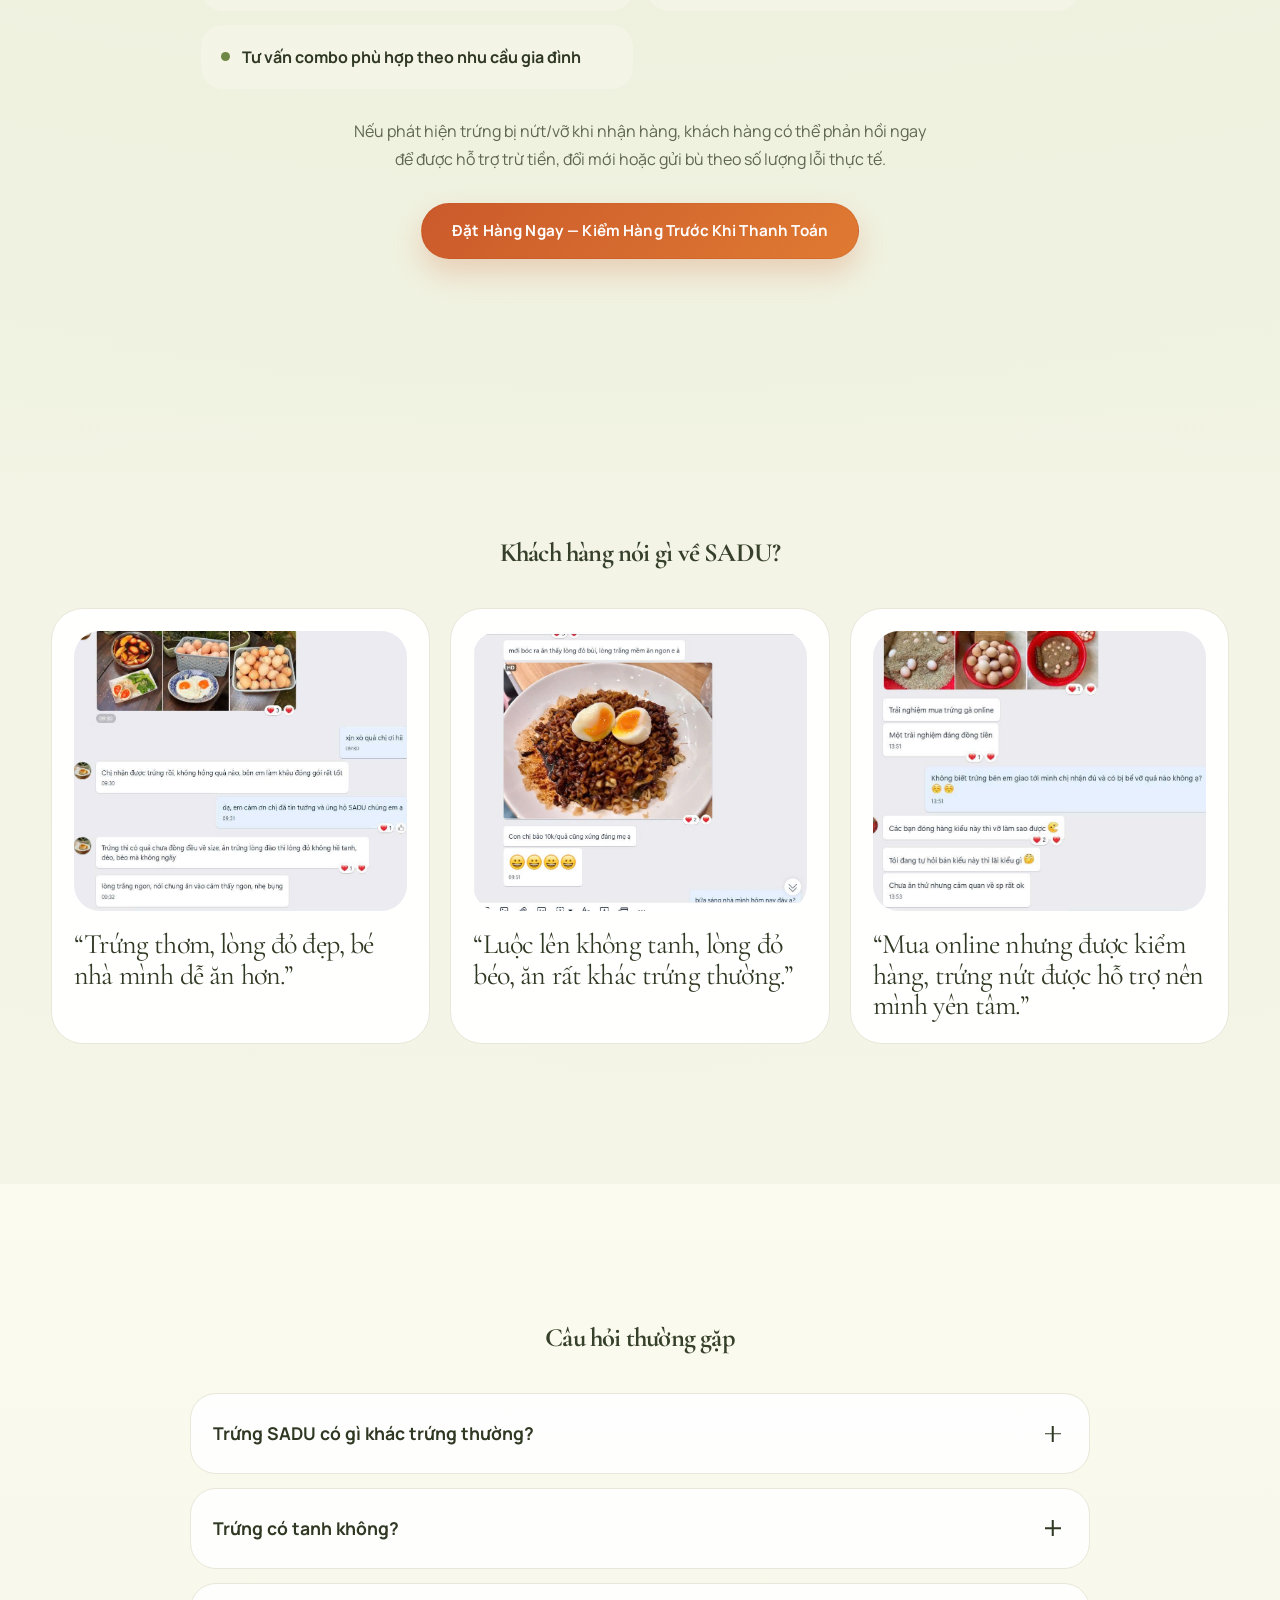
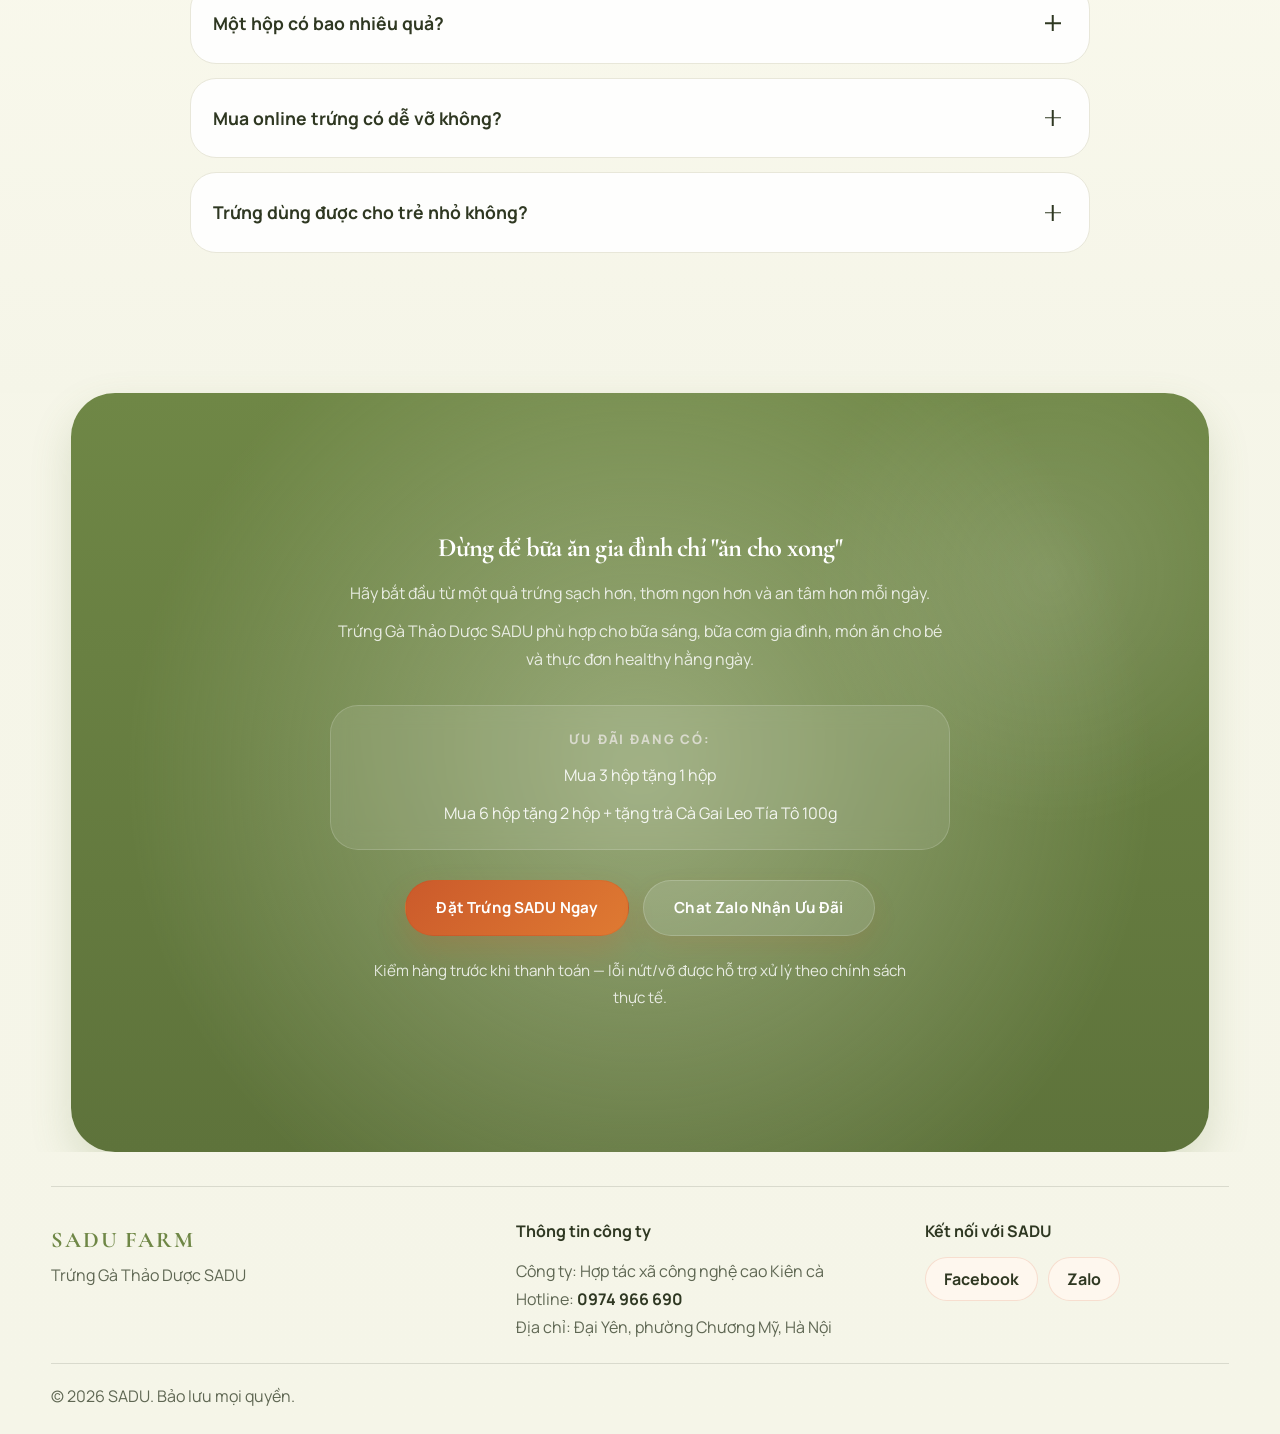
==== commit cbfbbe8b: "update form" ====
--- a/index.html
+++ b/index.html
@@ -336,7 +336,57 @@
       </div>
     </section>
 
-    <!-- SECTION 4: Pain Point -->
+    <!-- SECTION 4: Báo chí & mạng xã hội -->
+    <section class="press" id="bao-chi" aria-labelledby="press-heading">
+      <h2 class="press__heading" id="press-heading">Báo chí và mạng xã hội nói gì về Trứng Gà Thảo Dược SADU?</h2>
+      <p class="press__intro">Khách hàng có thể xem thêm các bài viết, chương trình truyền hình và kênh chính chủ để hiểu rõ hơn về mô hình nuôi gà thảo dược, thương hiệu SADU và độ phủ truyền thông của sản phẩm.</p>
+
+      <div class="press__grid">
+        <article class="press__card">
+          <span class="press__tag">VTV</span>
+          <h3 class="press__title">Shark Tank Việt Nam đưa tin về mô hình kinh doanh trứng gà SADU</h3>
+          <p class="press__text">Bài viết của VTV giới thiệu thương vụ lên sóng Shark Tank và cách SADU định vị trứng gà thảo dược ở phân khúc cao cấp.</p>
+          <a class="press__link" href="https://vtv.vn/truyen-hinh/shark-tank-viet-nam-ban-trung-ga-gia-cao-gap-4-lan-thi-truong-startup-van-duoc-dau-tu-2022062008460316.htm" target="_blank" rel="noopener noreferrer">Xem bài trên VTV</a>
+        </article>
+
+        <article class="press__card">
+          <span class="press__tag">Dân trí</span>
+          <h3 class="press__title">Dân trí viết về sản phẩm trứng gà cà gai leo của nông dân Chương Mỹ</h3>
+          <p class="press__text">Nguồn báo lớn giới thiệu mô hình chăn nuôi, vùng nguyên liệu và dòng trứng gà cà gai leo gắn với SADU.</p>
+          <a class="press__link" href="https://dantri.com.vn/doi-song/trung-ga-ca-gai-leo-san-pham-doc-dao-cua-nong-dan-chuong-my-20220414171532640.htm" target="_blank" rel="noopener noreferrer">Đọc bài Dân trí</a>
+        </article>
+
+        <article class="press__card">
+          <span class="press__tag">CafeBiz</span>
+          <h3 class="press__title">CafeBiz phân tích mô hình nuôi gà nghe nhạc, ăn dược liệu của SADU</h3>
+          <p class="press__text">Bài viết tóm lược câu chuyện sản phẩm, mô hình trại và góc nhìn đầu tư khi SADU xuất hiện trên Shark Tank.</p>
+          <a class="press__link" href="https://cafebiz.vn/nuoi-ga-nghe-nhac-an-duoc-lieu-de-thu-trung-hang-hieu-startup-bi-shark-phu-che-cho-khong-cung-khong-lay-nhung-shark-hung-van-chot-keo-10-ty-dong-20220620124438844.chn" target="_blank" rel="noopener noreferrer">Đọc bài CafeBiz</a>
+        </article>
+
+        <article class="press__card">
+          <span class="press__tag">Diễn đàn Doanh nghiệp</span>
+          <h3 class="press__title">Diễn đàn Doanh nghiệp nhắc đến bài toán thương hiệu của SADU</h3>
+          <p class="press__text">Bài phân tích về thương hiệu, thị trường và các thách thức khi phát triển dòng trứng gà thảo dược.</p>
+          <a class="press__link" href="https://diendandoanhnghiep.vn/nan-de-cua-trung-ga-thao-duoc-sadu-10020188.html" target="_blank" rel="noopener noreferrer">Xem bài phân tích</a>
+        </article>
+
+        <article class="press__card">
+          <span class="press__tag">VTV 2026</span>
+          <h3 class="press__title">Sản phẩm SADU xuất hiện trong chương trình “Sức sống hàng Việt”</h3>
+          <p class="press__text">Nguồn tin VTV về hoạt động kết nối tiêu thụ thực phẩm Việt, có nhắc đến sản phẩm của SADU trong chương trình.</p>
+          <a class="press__link" href="https://vtv.vn/livestream-tiep-suc-tieu-thu-thuc-pham-viet-100260402150842773.htm" target="_blank" rel="noopener noreferrer">Xem tin VTV mới</a>
+        </article>
+
+        <article class="press__card">
+          <span class="press__tag">Facebook chính chủ</span>
+          <h3 class="press__title">Theo dõi fanpage chính thức của SADU FARM</h3>
+          <p class="press__text">Kênh cập nhật video, livestream, phản hồi khách hàng và các thông tin ưu đãi mới nhất từ đội ngũ SADU.</p>
+          <a class="press__link" href="https://www.facebook.com/trunggasadu.official/" target="_blank" rel="noopener noreferrer">Mở fanpage SADU</a>
+        </article>
+      </div>
+    </section>
+
+    <!-- SECTION 5: Pain Point -->
     <section class="pain-point" id="noi-lo-khach-hang" aria-labelledby="pain-point-heading">
       <h2 class="pain-point__heading" id="pain-point-heading">Bạn có đang lo khi mua trứng cho gia đình?</h2>
       <p class="pain-point__intro">Trứng là món ăn quen thuộc, nhưng nhiều mẹ vẫn băn khoăn:</p>
--- a/style.css
+++ b/style.css
@@ -185,6 +185,7 @@
 
 .trust-bar__heading,
 .order-form__heading,
+.press__heading,
 .pain-point__heading,
 .solution__heading,
 .usp__heading,
@@ -576,6 +577,7 @@
 
 .hero__image::after {
   content: none;
+  display: none;
 }
 
 .hero__image img {
@@ -759,6 +761,96 @@
   font-size: 0.9rem;
 }
 
+.press {
+  width: min(100%, var(--container));
+  margin-inline: auto;
+  text-align: center;
+}
+
+.press__heading {
+  max-width: 32ch;
+}
+
+.press__intro {
+  width: min(100%, 760px);
+  margin: 0 auto;
+  color: var(--color-text-muted);
+  font-size: 1.04rem;
+}
+
+.press__grid {
+  width: min(100%, var(--container));
+  margin: 40px auto 0;
+  display: grid;
+  grid-template-columns: repeat(3, minmax(0, 1fr));
+  gap: 20px;
+}
+
+.press__card {
+  display: grid;
+  align-content: start;
+  justify-items: start;
+  gap: 14px;
+  padding: 24px;
+  text-align: left;
+  background: rgba(255, 255, 255, 0.94);
+  border: 1px solid var(--color-border);
+  border-radius: 30px;
+  box-shadow: var(--shadow-sm);
+  transition: transform var(--transition), box-shadow var(--transition), border-color var(--transition);
+}
+
+.press__card:hover {
+  transform: translateY(-4px);
+  box-shadow: var(--shadow-md);
+  border-color: rgba(var(--color-primary-rgb), 0.18);
+}
+
+.press__tag {
+  display: inline-flex;
+  align-items: center;
+  min-height: 34px;
+  padding: 8px 14px;
+  border-radius: var(--radius-full);
+  background: linear-gradient(180deg, #fff7ef 0%, var(--color-sale-soft) 100%);
+  color: #87411e;
+  font-size: 0.78rem;
+  font-weight: 800;
+  letter-spacing: 0.08em;
+  text-transform: uppercase;
+}
+
+.press__title {
+  color: var(--color-text);
+  font-family: var(--font-family-display);
+  font-size: clamp(1.4rem, 1.8vw, 1.75rem);
+  line-height: 1.06;
+  letter-spacing: -0.03em;
+}
+
+.press__text {
+  color: var(--color-text-muted);
+  font-size: 0.98rem;
+}
+
+.press__link {
+  display: inline-flex;
+  align-items: center;
+  gap: 10px;
+  margin-top: auto;
+  color: var(--color-sale);
+  font-weight: 800;
+}
+
+.press__link::after {
+  content: "->";
+  transition: transform var(--transition-fast);
+}
+
+.press__link:hover::after {
+  transform: translateX(4px);
+}
+
 .pain-point {
   width: min(100%, var(--container-narrow));
   margin-inline: auto;
@@ -1610,6 +1702,7 @@
   }
 
   .trust-bar__list,
+  .press__grid,
   .commitment__list {
     grid-template-columns: 1fr 1fr;
   }
@@ -1626,36 +1719,28 @@
   }
 
   .header__nav {
-    flex-wrap: wrap;
+    flex-wrap: nowrap;
+    align-items: center;
     justify-content: space-between;
-    gap: 12px;
+    gap: 10px;
     padding: 14px;
   }
 
+  .header__logo {
+    min-width: 0;
+  }
+
+  .header__logo-text {
+    font-size: clamp(1.05rem, 4.6vw, 1.35rem);
+    min-height: auto;
+  }
+
   .header__menu {
-    order: 3;
-    width: 100%;
-    justify-content: flex-start;
-    gap: 18px;
-    overflow-x: auto;
-    padding: 2px 4px 6px;
-    -webkit-overflow-scrolling: touch;
-  }
-
-  .header__menu-item {
-    flex-shrink: 0;
-  }
-
-  .header__menu::-webkit-scrollbar {
-    height: 4px;
-  }
-
-  .header__menu::-webkit-scrollbar-thumb {
-    background: rgba(111, 135, 70, 0.18);
-    border-radius: 999px;
+    display: none;
   }
 
   .header__cta {
+    margin-left: auto;
     min-height: 48px;
     padding-inline: 20px;
   }
@@ -1666,6 +1751,7 @@
 
   .trust-bar__heading,
   .order-form__heading,
+  .press__heading,
   .pain-point__heading,
   .solution__heading,
   .usp__heading,
@@ -1735,6 +1821,15 @@
     border-radius: 22px;
   }
 
+  .press__grid,
+  .feedback__grid {
+    grid-template-columns: 1fr;
+  }
+
+  .press__card {
+    padding: 22px;
+  }
+
   .hero__usp-title,
   .hero__offer-title {
     margin-bottom: 6px;
@@ -1766,10 +1861,8 @@
   }
 
   .hero__image::after {
-    left: 12%;
-    bottom: 8%;
-    width: 86px;
-    height: 86px;
+    content: none;
+    display: none;
   }
 
   .hero__image img {
@@ -1899,6 +1992,22 @@
 }
 
 @media (max-width: 480px) {
+  .header__nav {
+    gap: 8px;
+    padding: 12px;
+  }
+
+  .header__logo-text {
+    font-size: clamp(0.96rem, 5vw, 1.14rem);
+    letter-spacing: 0.08em;
+  }
+
+  .header__cta {
+    min-height: 44px;
+    padding-inline: 16px;
+    font-size: 0.88rem;
+  }
+
   .hero {
     gap: 16px;
     padding-top: 4px;
@@ -1911,6 +2020,7 @@
 
   .trust-bar__heading,
   .order-form__heading,
+  .press__heading,
   .pain-point__heading,
   .solution__heading,
   .usp__heading,
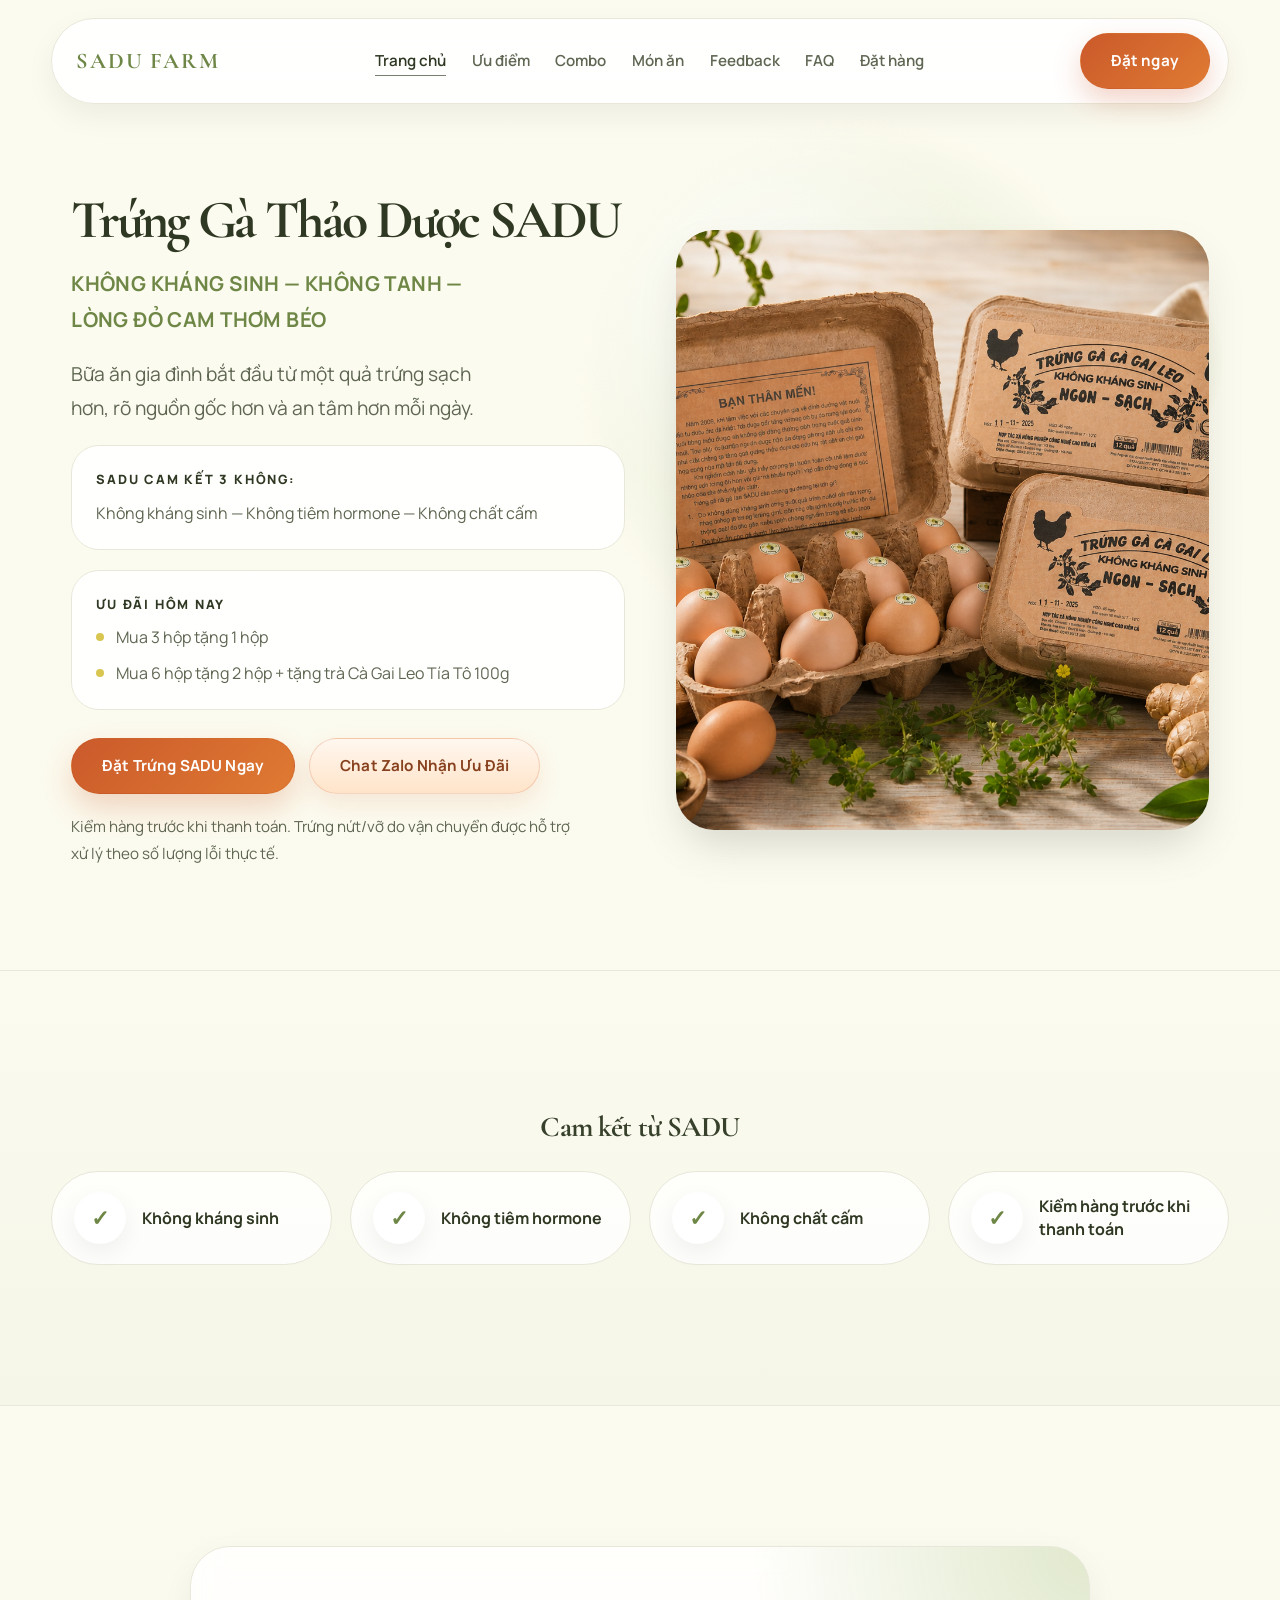
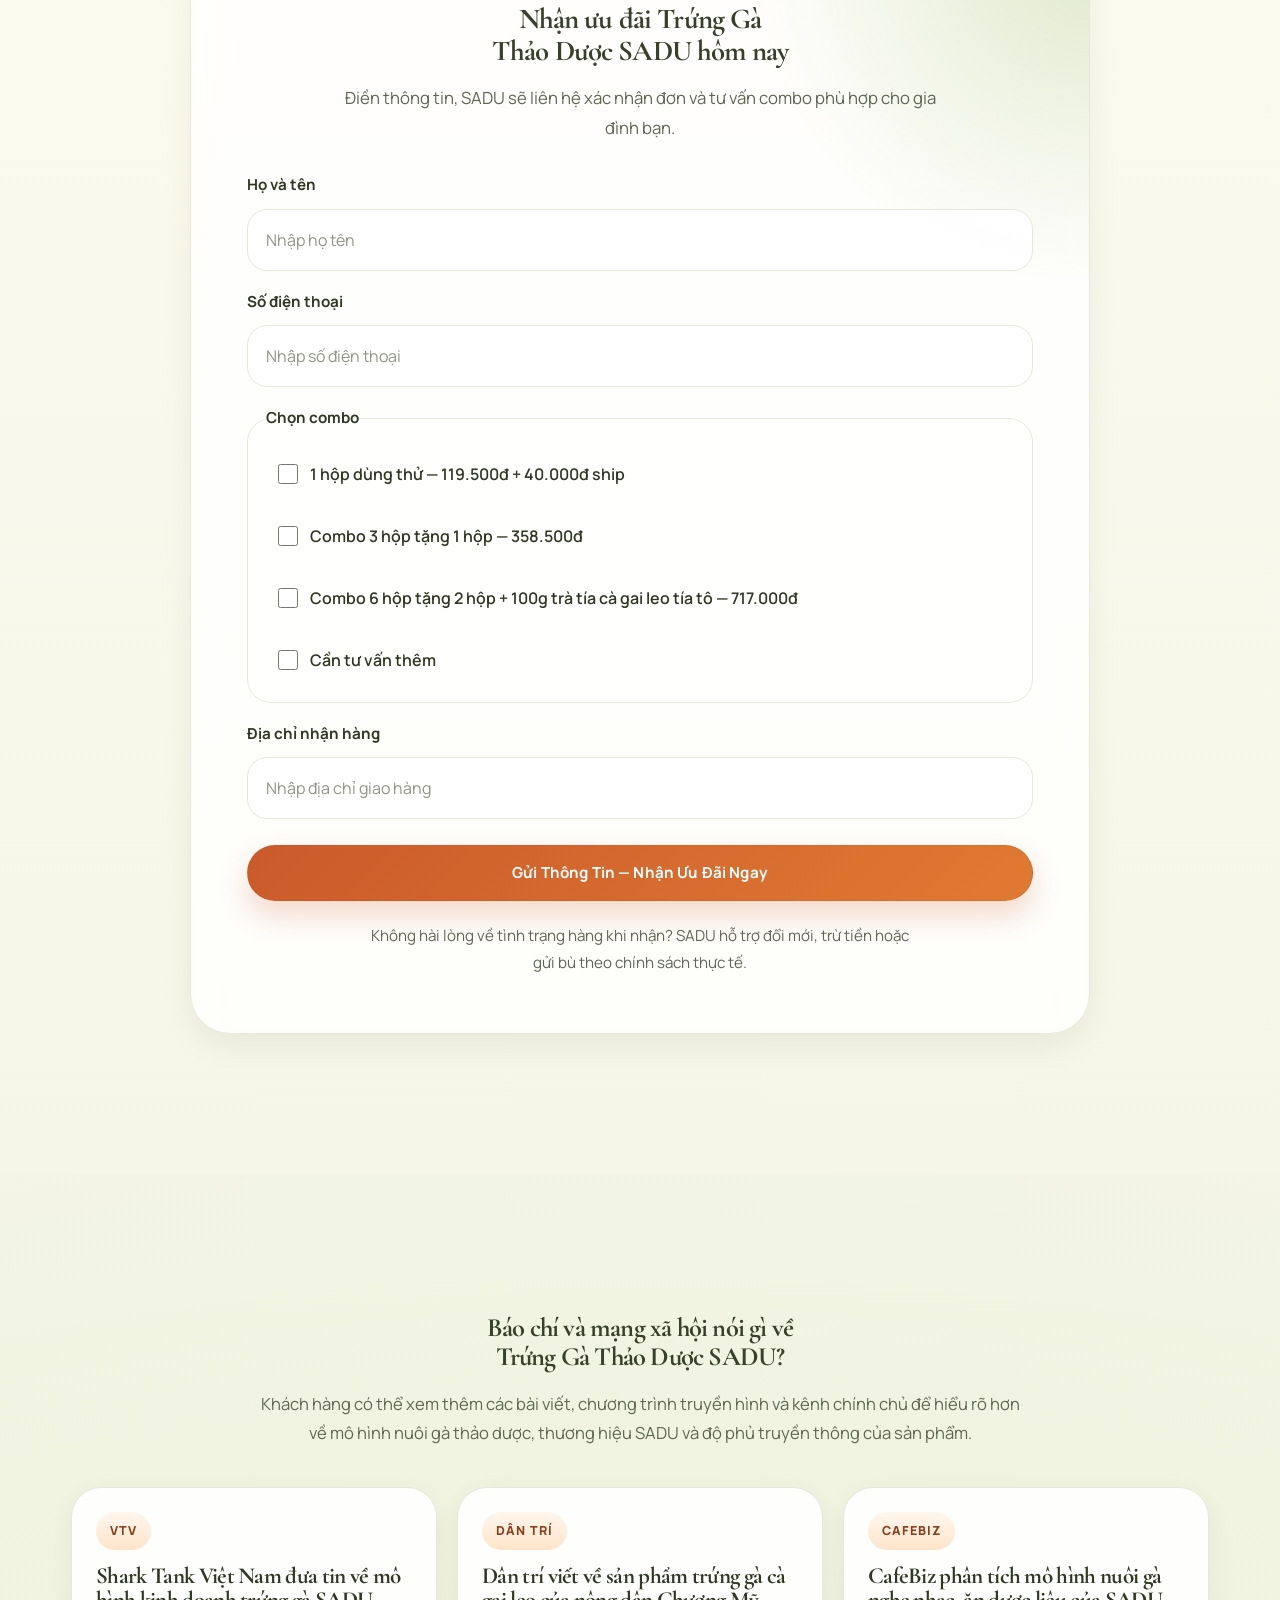
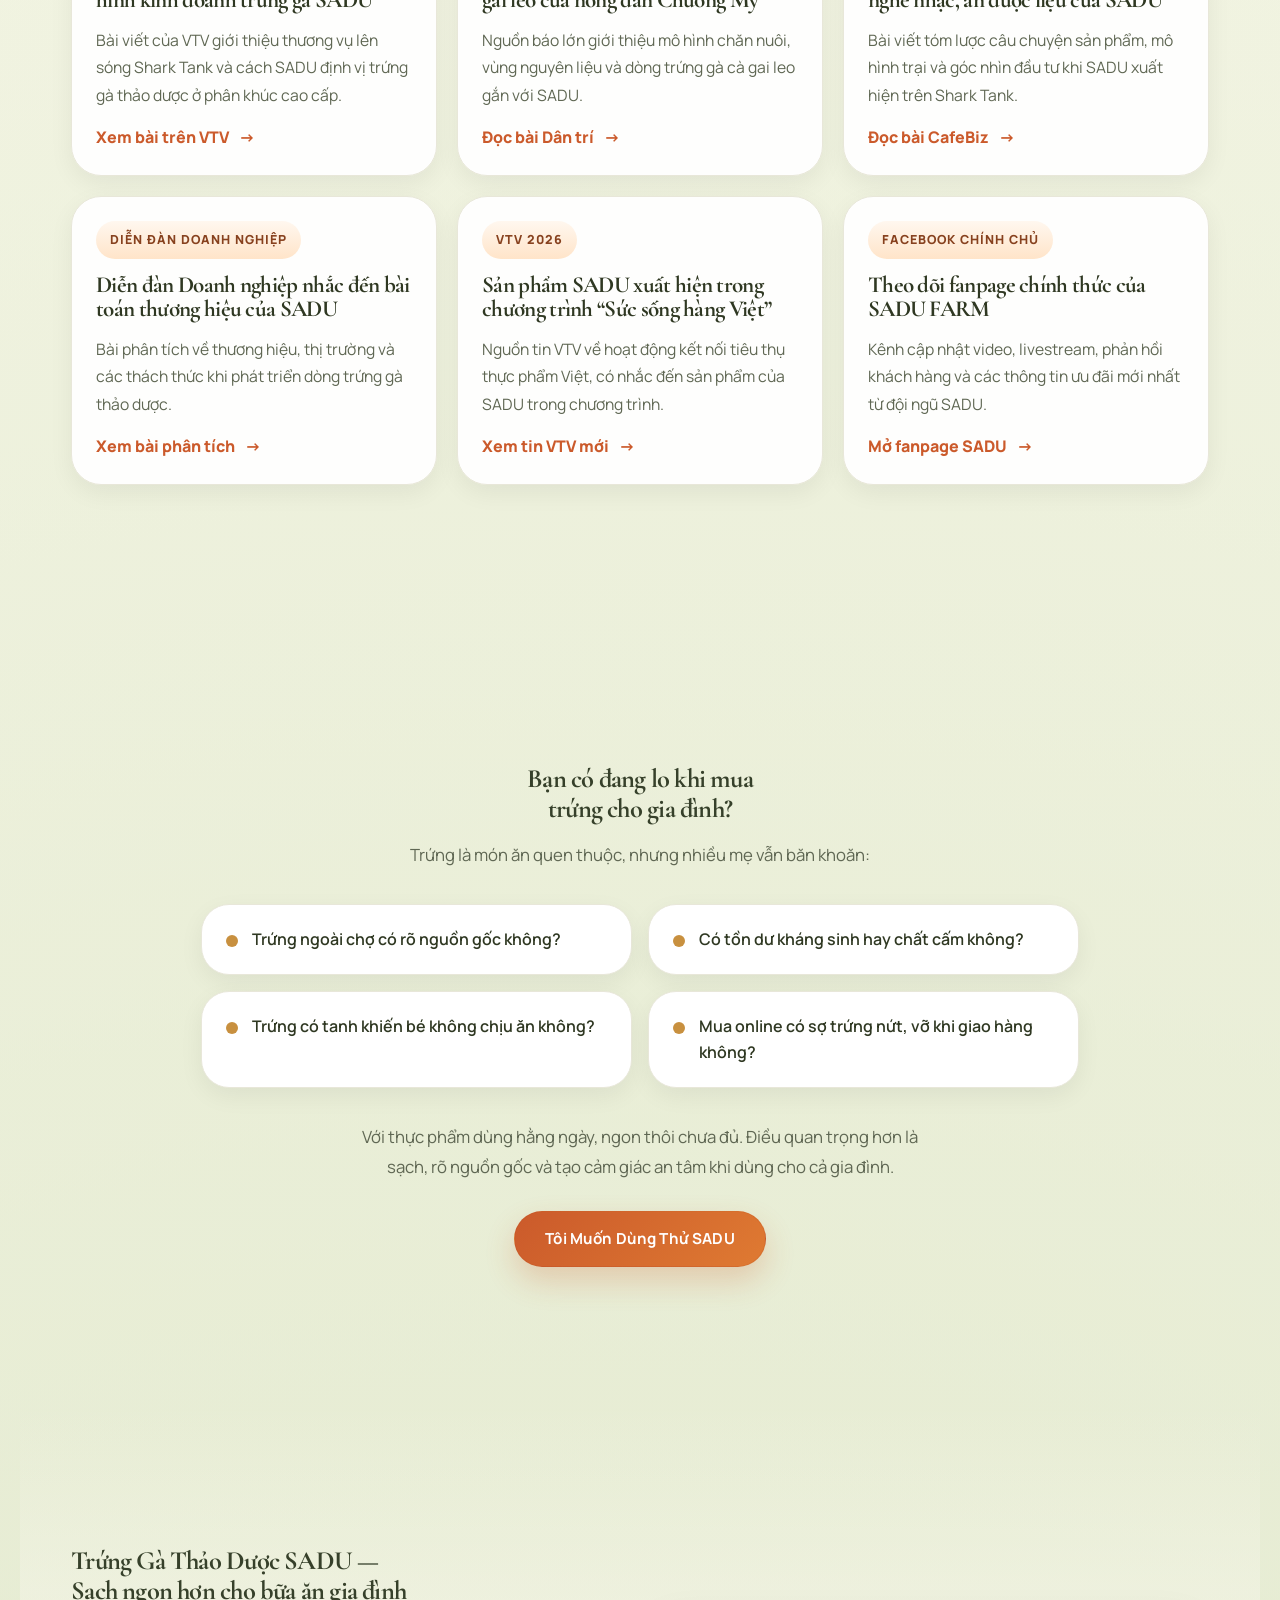
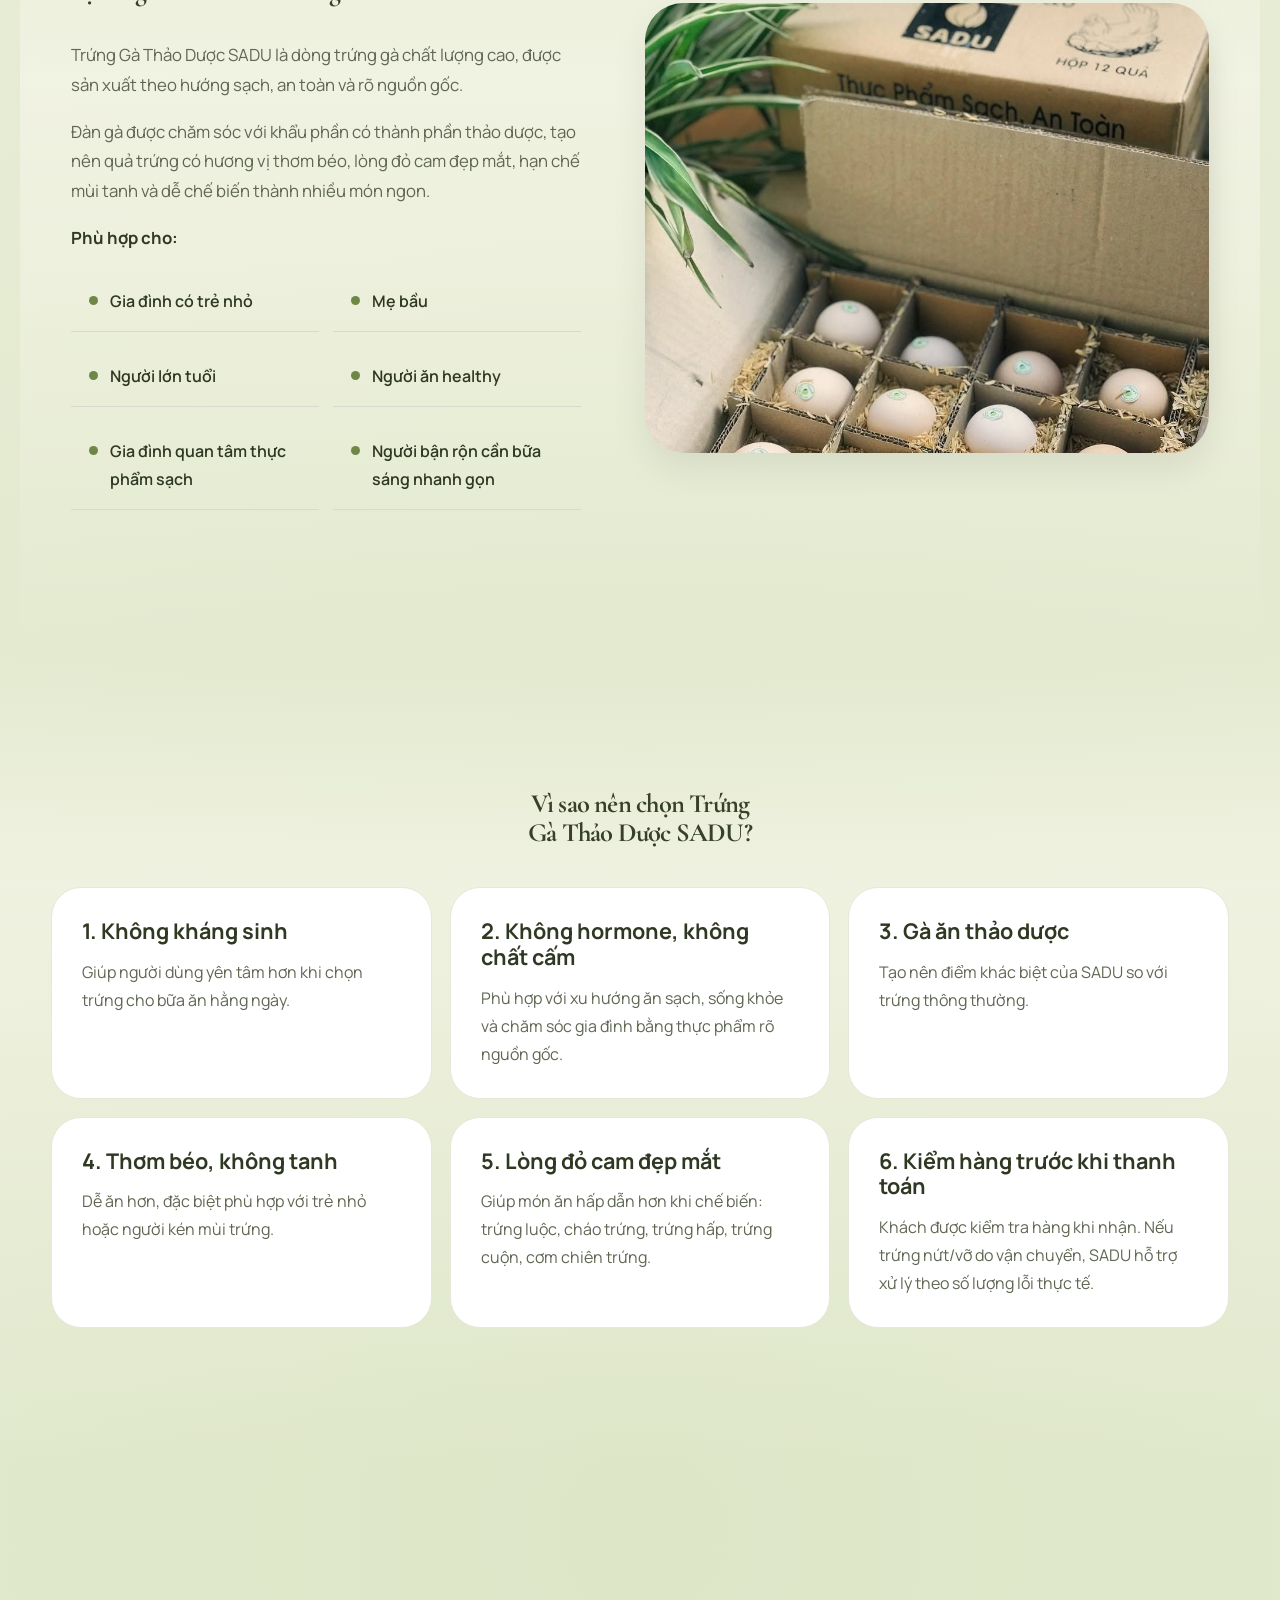
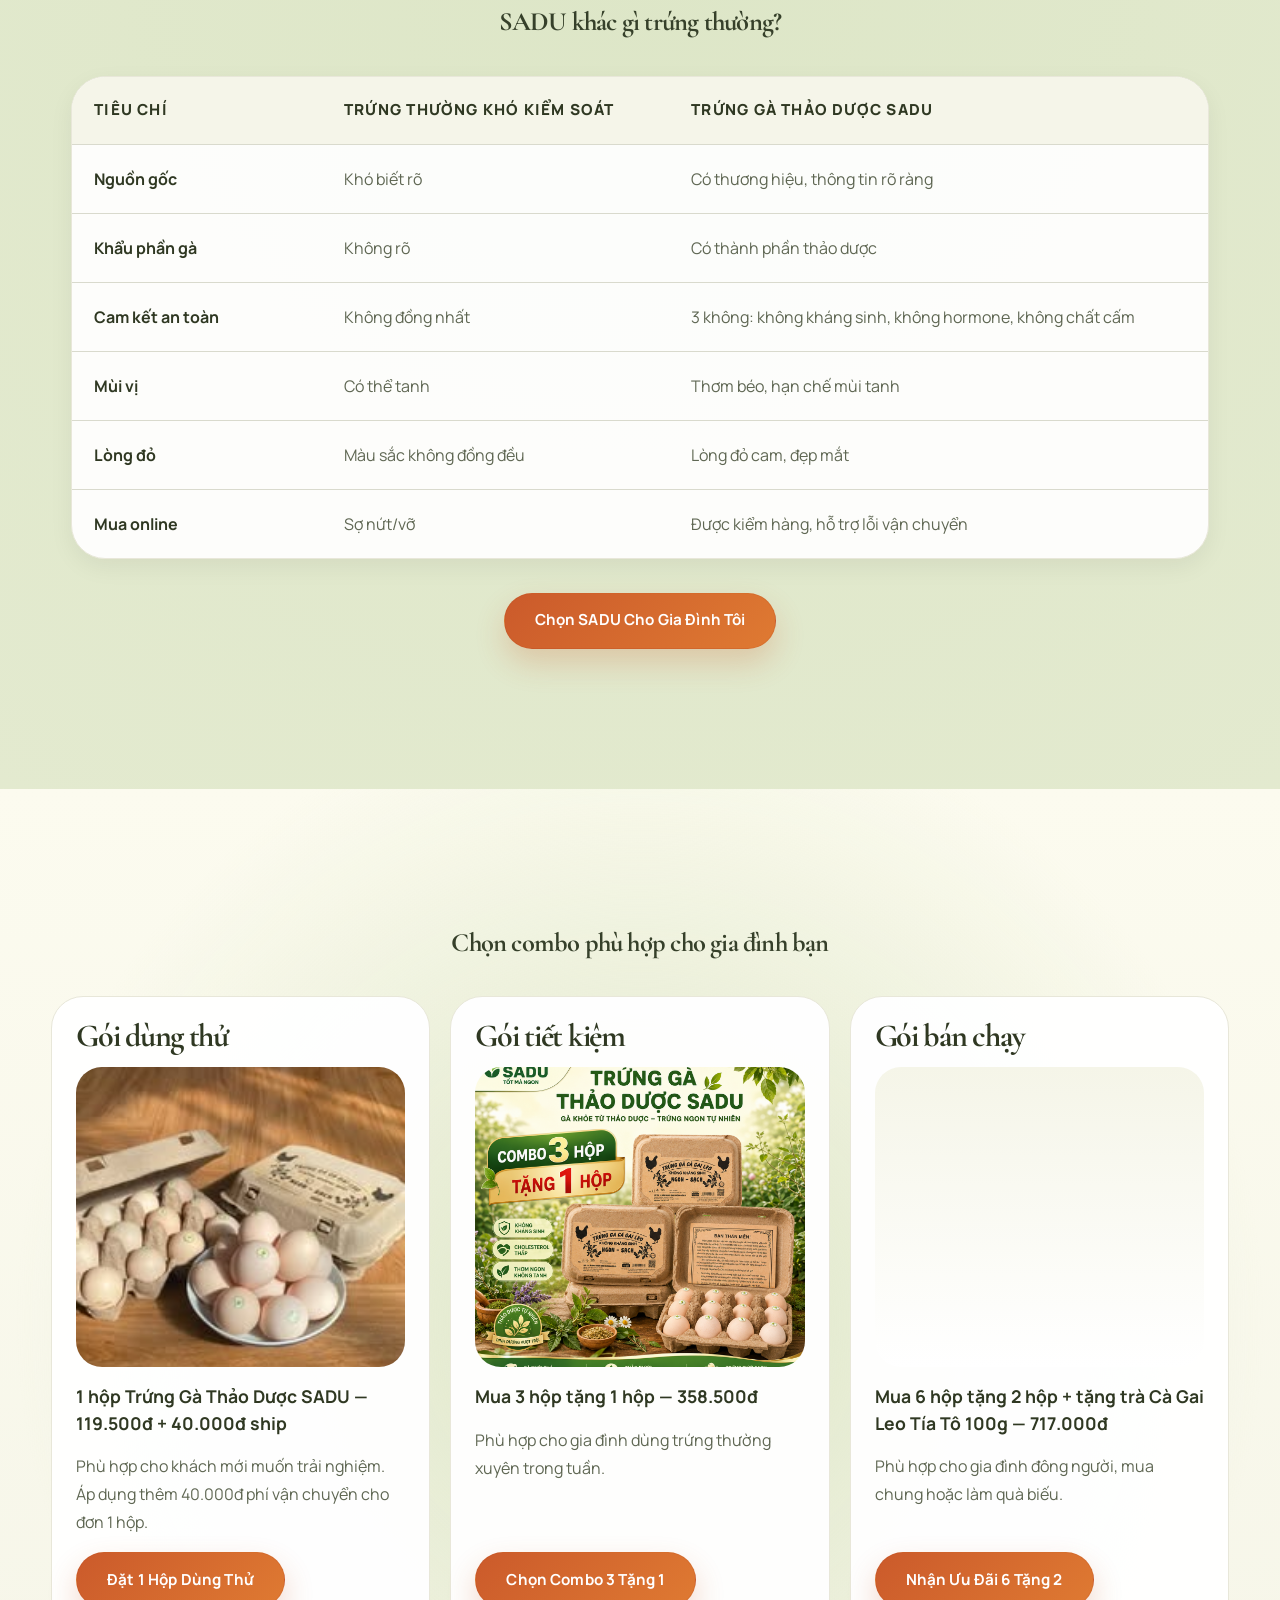
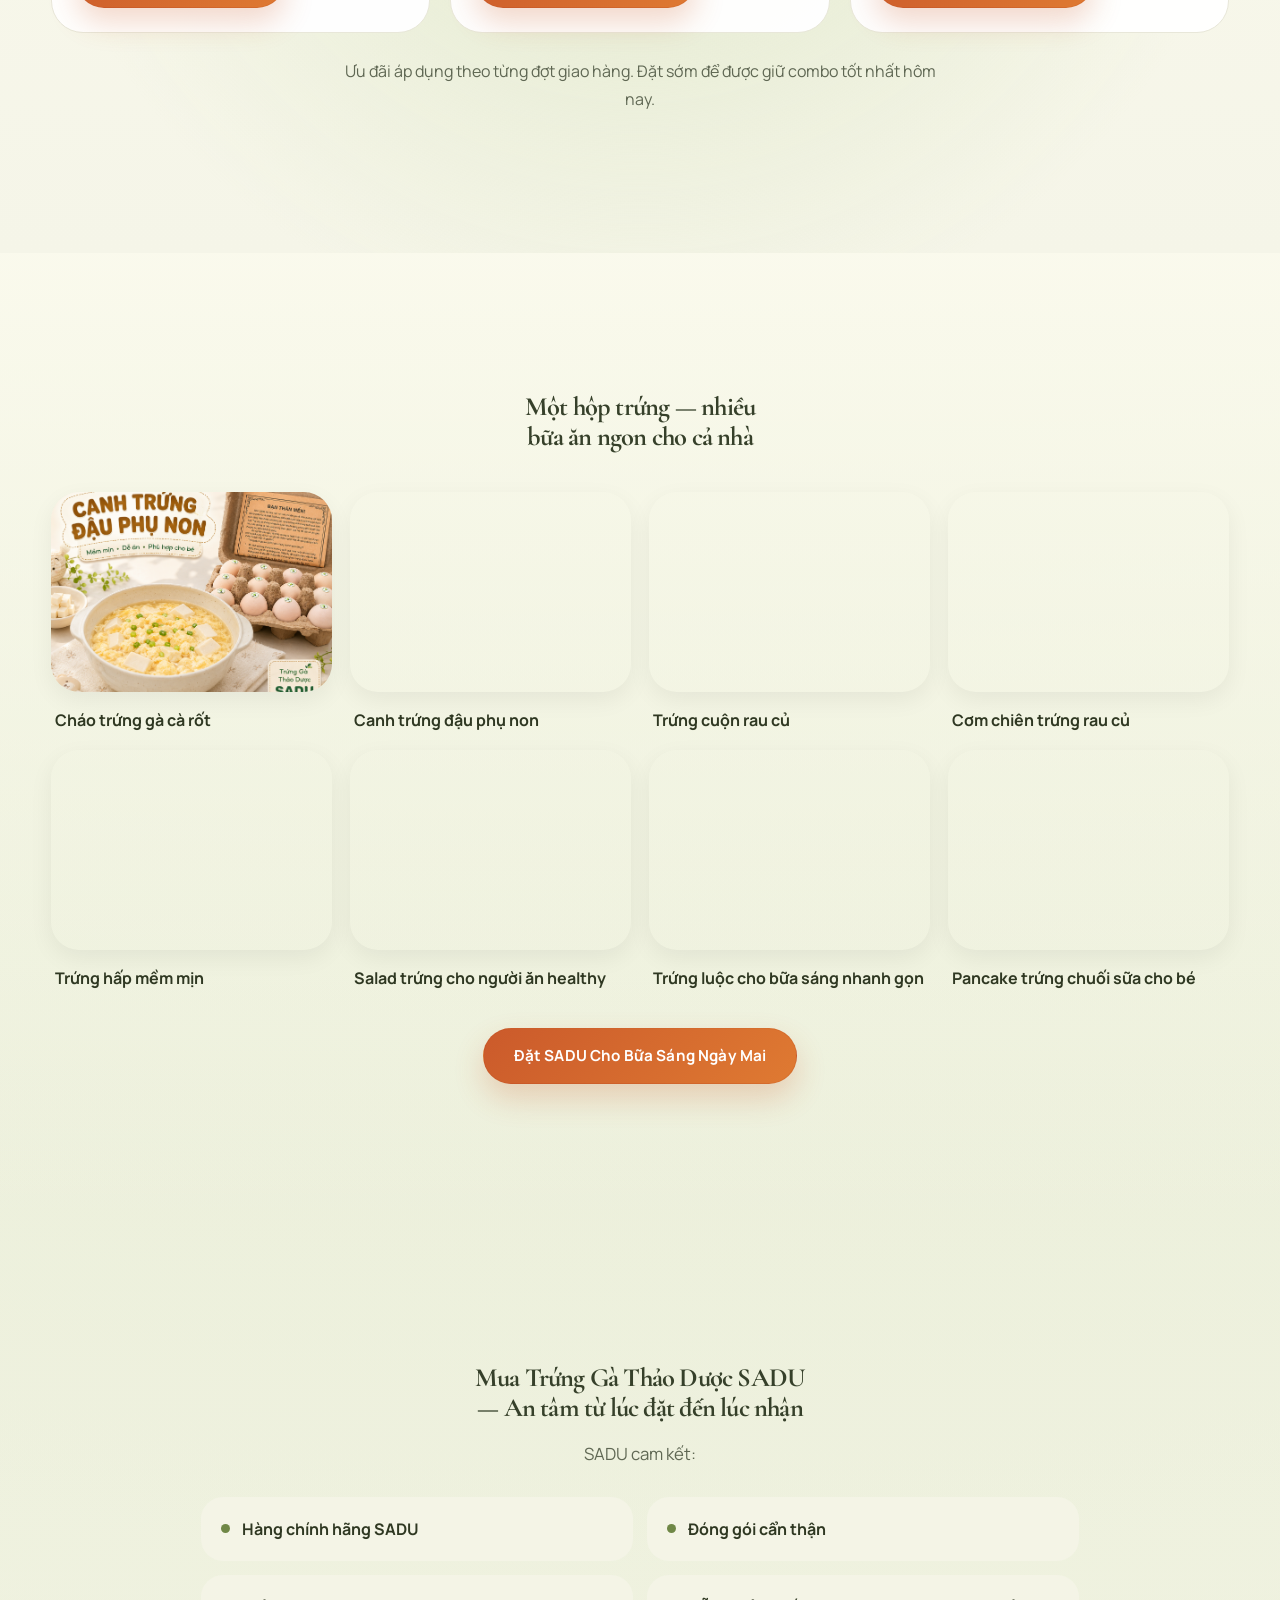
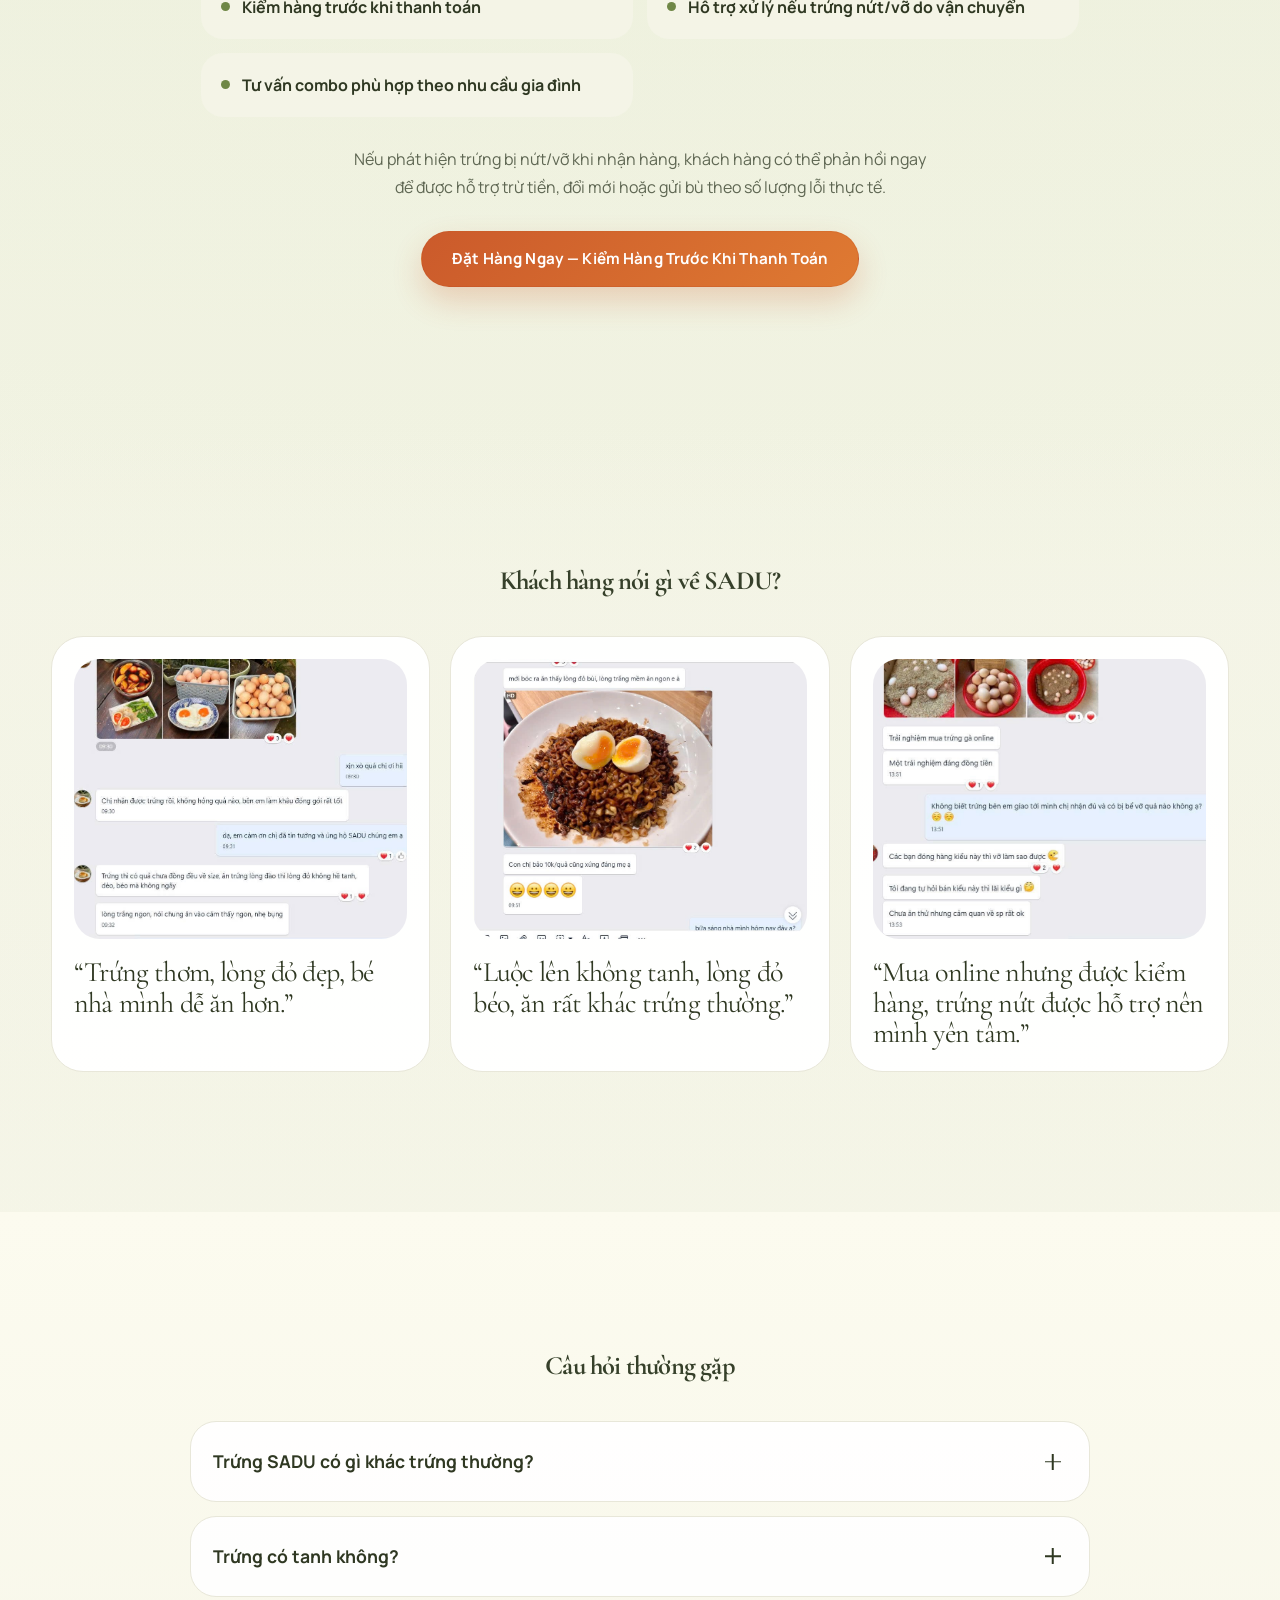
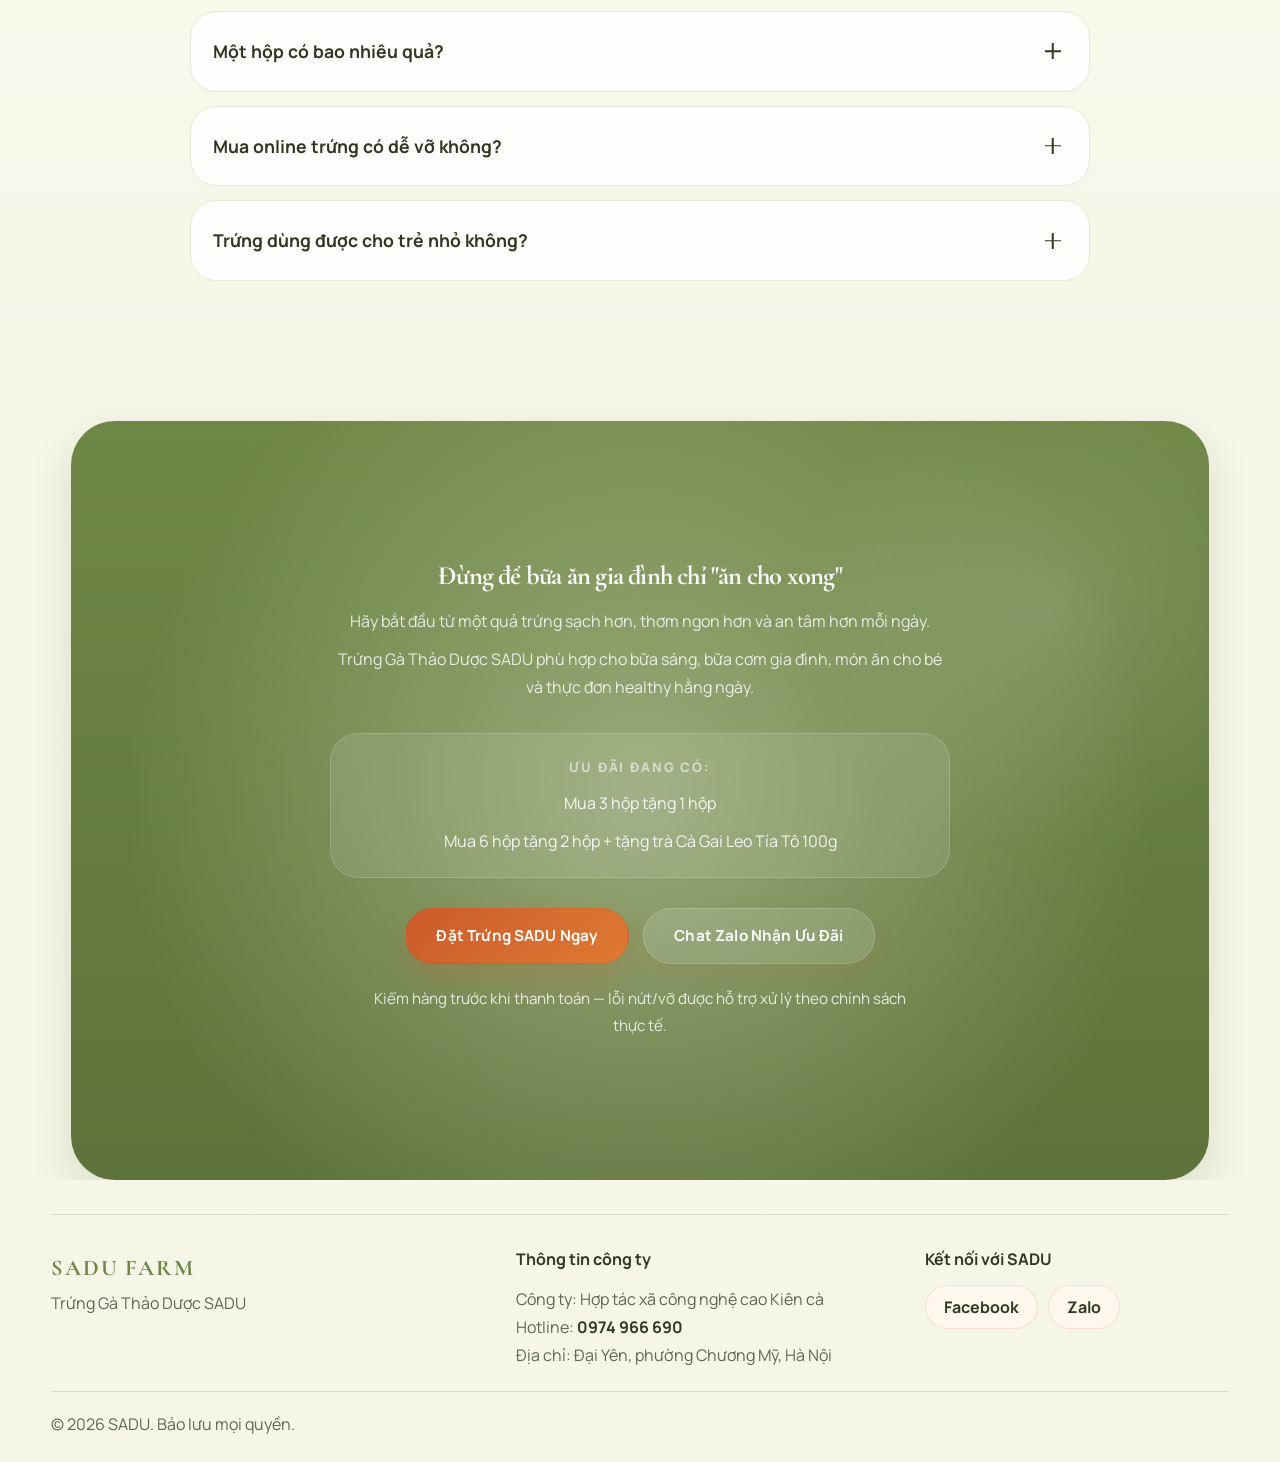
==== commit 0208333a: "up giá" ====
--- a/index.html
+++ b/index.html
@@ -308,15 +308,15 @@
             <legend class="order-form__legend">Chọn combo</legend>
             <div class="order-form__checkbox-group">
               <input class="order-form__checkbox" type="checkbox" id="combo-dung-thu" name="combo" value="1-hop-dung-thu">
-              <label class="order-form__checkbox-label" for="combo-dung-thu">1 hộp dùng thử</label>
+              <label class="order-form__checkbox-label" for="combo-dung-thu">1 hộp dùng thử — 119.500đ + 40.000đ ship</label>
             </div>
             <div class="order-form__checkbox-group">
               <input class="order-form__checkbox" type="checkbox" id="combo-3-tang-1" name="combo" value="combo-3-tang-1">
-              <label class="order-form__checkbox-label" for="combo-3-tang-1">Combo 3 hộp tặng 1 hộp</label>
+              <label class="order-form__checkbox-label" for="combo-3-tang-1">Combo 3 hộp tặng 1 hộp — 358.500đ</label>
             </div>
             <div class="order-form__checkbox-group">
               <input class="order-form__checkbox" type="checkbox" id="combo-6-tang-2" name="combo" value="combo-6-tang-2-tang-tra">
-              <label class="order-form__checkbox-label" for="combo-6-tang-2">Combo 6 hộp tặng 2 hộp + tặng trà</label>
+              <label class="order-form__checkbox-label" for="combo-6-tang-2">Combo 6 hộp tặng 2 hộp + 100g trà tía cà gai leo tía tô — 717.000đ</label>
             </div>
             <div class="order-form__checkbox-group">
               <input class="order-form__checkbox" type="checkbox" id="combo-tu-van" name="combo" value="can-tu-van-them">
@@ -521,8 +521,8 @@
           <!-- Recommended size 300x300 -->
           <!-- ================================= -->
           <img class="combo__card-image" src="assets/media/combo-trial.jpg" alt="Khay trứng SADU gói dùng thử" width="300" height="300" loading="lazy" decoding="async">
-          <p class="combo__card-desc">1 hộp Trứng Gà Thảo Dược SADU</p>
-          <p class="combo__card-note">Phù hợp cho khách mới muốn trải nghiệm.</p>
+          <p class="combo__card-desc">1 hộp Trứng Gà Thảo Dược SADU — 119.500đ + 40.000đ ship</p>
+          <p class="combo__card-note">Phù hợp cho khách mới muốn trải nghiệm. Áp dụng thêm 40.000đ phí vận chuyển cho đơn 1 hộp.</p>
           <a class="combo__card-cta" href="#dat-hang" role="button" aria-label="Đặt 1 hộp dùng thử" tabindex="0">Đặt 1 Hộp Dùng Thử</a>
         </article>
         <article class="combo__card">
@@ -533,7 +533,7 @@
           <!-- Recommended size 300x300 -->
           <!-- ================================= -->
           <img class="combo__card-image" src="assets/image/combo-(3).png" alt="Combo trứng gà thảo dược SADU tiết kiệm" width="300" height="300" loading="lazy" decoding="async">
-          <p class="combo__card-desc">Mua 3 hộp tặng 1 hộp</p>
+          <p class="combo__card-desc">Mua 3 hộp tặng 1 hộp — 358.500đ</p>
           <p class="combo__card-note">Phù hợp cho gia đình dùng trứng thường xuyên trong tuần.</p>
           <a class="combo__card-cta" href="#dat-hang" role="button" aria-label="Chọn combo 3 tặng 1" tabindex="0">Chọn Combo 3 Tặng 1</a>
         </article>
@@ -545,7 +545,7 @@
           <!-- Recommended size 300x300 -->
           <!-- ================================= -->
           <img class="combo__card-image" src="assets/image/combo-(2).png" alt="Túi quà trứng gà thảo dược SADU bán chạy" width="300" height="300" loading="lazy" decoding="async">
-          <p class="combo__card-desc">Mua 6 hộp tặng 2 hộp + tặng trà Cà Gai Leo Tía Tô 100g</p>
+          <p class="combo__card-desc">Mua 6 hộp tặng 2 hộp + tặng trà Cà Gai Leo Tía Tô 100g — 717.000đ</p>
           <p class="combo__card-note">Phù hợp cho gia đình đông người, mua chung hoặc làm quà biếu.</p>
           <a class="combo__card-cta" href="#dat-hang" role="button" aria-label="Nhận ưu đãi 6 tặng 2" tabindex="0">Nhận Ưu Đãi 6 Tặng 2</a>
         </article>
@@ -563,8 +563,8 @@
           <!-- Replace with real SADU image -->
           <!-- Recommended size 260x200 -->
           <!-- ================================= -->
-          <img class="dishes__image" src="assets/image/mon-an-(2).png" alt="Trứng luộc lòng đào SADU" width="260" height="200" loading="lazy" decoding="async">
-          <span class="dishes__name">Cháo trứng cà rốt cho bé</span>
+          <img class="dishes__image" src="assets/image/mon-an-(2).png" alt="Cháo trứng gà cà rốt SADU cho bé" width="260" height="200" loading="lazy" decoding="async">
+          <span class="dishes__name">Cháo trứng gà cà rốt</span>
         </li>
         <li class="dishes__item">
           <!-- ================================= -->
@@ -572,8 +572,8 @@
           <!-- Replace with real SADU image -->
           <!-- Recommended size 260x200 -->
           <!-- ================================= -->
-          <img class="dishes__image" src="assets/image/mon-an-(3).png" alt="Trứng luộc bổ đôi lòng đỏ cam" width="260" height="200" loading="lazy" decoding="async">
-          <span class="dishes__name">Trứng hấp sữa mềm mịn</span>
+          <img class="dishes__image" src="assets/image/mon-an-(3).png" alt="Canh trứng đậu phụ non SADU" width="260" height="200" loading="lazy" decoding="async">
+          <span class="dishes__name">Canh trứng đậu phụ non</span>
         </li>
         <li class="dishes__item">
           <!-- ================================= -->
@@ -581,8 +581,8 @@
           <!-- Replace with real SADU image -->
           <!-- Recommended size 260x200 -->
           <!-- ================================= -->
-          <img class="dishes__image" src="assets/image/mon-an-(7).png" alt="Đĩa trứng luộc trình bày đẹp mắt" width="260" height="200" loading="lazy" decoding="async">
-          <span class="dishes__name">Trứng cuộn rau củ phô mai</span>
+          <img class="dishes__image" src="assets/image/mon-an-(7).png" alt="Trứng cuộn rau củ SADU" width="260" height="200" loading="lazy" decoding="async">
+          <span class="dishes__name">Trứng cuộn rau củ</span>
         </li>
         <li class="dishes__item">
           <!-- ================================= -->
@@ -590,7 +590,7 @@
           <!-- Replace with real SADU image -->
           <!-- Recommended size 260x200 -->
           <!-- ================================= -->
-          <img class="dishes__image" src="assets/image/mon-an-(5).png" alt="Khách hàng trẻ trải nghiệm trứng SADU tại nhà" width="260" height="200" loading="lazy" decoding="async">
+          <img class="dishes__image" src="assets/image/mon-an-(5).png" alt="Cơm chiên trứng rau củ SADU" width="260" height="200" loading="lazy" decoding="async">
           <span class="dishes__name">Cơm chiên trứng rau củ</span>
         </li>
         <li class="dishes__item">
@@ -599,8 +599,8 @@
           <!-- Replace with real SADU image -->
           <!-- Recommended size 260x200 -->
           <!-- ================================= -->
-          <img class="dishes__image" src="assets/image/mon-an-(6).png" alt="Gia đình chuẩn bị bữa ăn cùng trứng SADU" width="260" height="200" loading="lazy" decoding="async">
-          <span class="dishes__name">Canh trứng đậu phụ non</span>
+          <img class="dishes__image" src="assets/image/mon-an-(6).png" alt="Trứng hấp mềm mịn SADU" width="260" height="200" loading="lazy" decoding="async">
+          <span class="dishes__name">Trứng hấp mềm mịn</span>
         </li>
         <li class="dishes__item">
           <!-- ================================= -->
@@ -608,7 +608,7 @@
           <!-- Replace with real SADU image -->
           <!-- Recommended size 260x200 -->
           <!-- ================================= -->
-          <img class="dishes__image" src="assets/image/mon-an-(8).png" alt="Trứng SADU phù hợp cho bữa ăn healthy" width="260" height="200" loading="lazy" decoding="async">
+          <img class="dishes__image" src="assets/image/mon-an-(8).png" alt="Salad trứng SADU cho người ăn healthy" width="260" height="200" loading="lazy" decoding="async">
           <span class="dishes__name">Salad trứng cho người ăn healthy</span>
         </li>
         <li class="dishes__item">
@@ -617,7 +617,7 @@
           <!-- Replace with real SADU image -->
           <!-- Recommended size 260x200 -->
           <!-- ================================= -->
-          <img class="dishes__image" src="assets/image/mon-an-(9).png" alt="Lòng đỏ cam đẹp mắt của trứng SADU" width="260" height="200" loading="lazy" decoding="async">
+          <img class="dishes__image" src="assets/image/mon-an-(9).png" alt="Trứng luộc SADU cho bữa sáng nhanh gọn" width="260" height="200" loading="lazy" decoding="async">
           <span class="dishes__name">Trứng luộc cho bữa sáng nhanh gọn</span>
         </li>
         <li class="dishes__item">
@@ -626,7 +626,7 @@
           <!-- Replace with real SADU image -->
           <!-- Recommended size 260x200 -->
           <!-- ================================= -->
-          <img class="dishes__image" src="assets/image/mon-an-(10).png" alt="SADU phù hợp làm quà biếu và bữa sáng gia đình" width="260" height="200" loading="lazy" decoding="async">
+          <img class="dishes__image" src="assets/image/mon-an-(10).png" alt="Pancake trứng chuối sữa SADU" width="260" height="200" loading="lazy" decoding="async">
           <span class="dishes__name">Pancake trứng chuối sữa cho bé</span>
         </li>
       </ul>
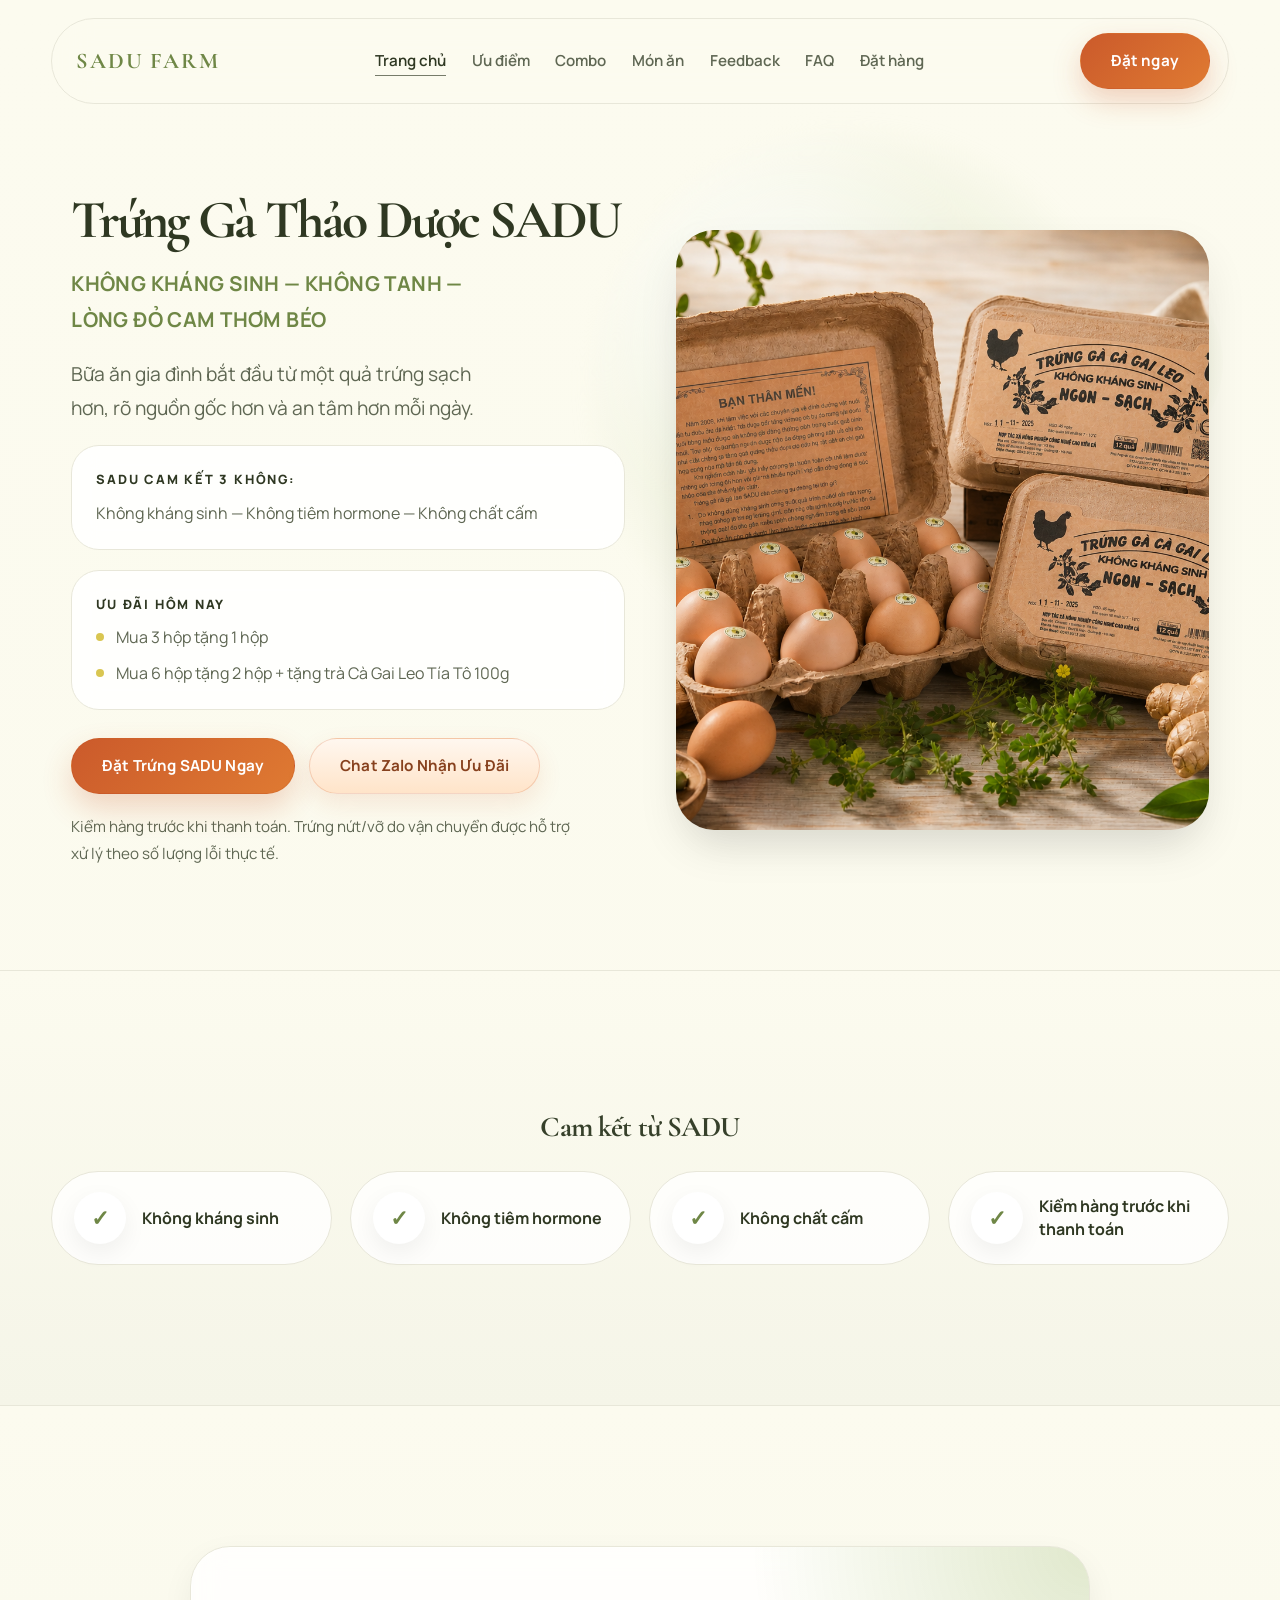
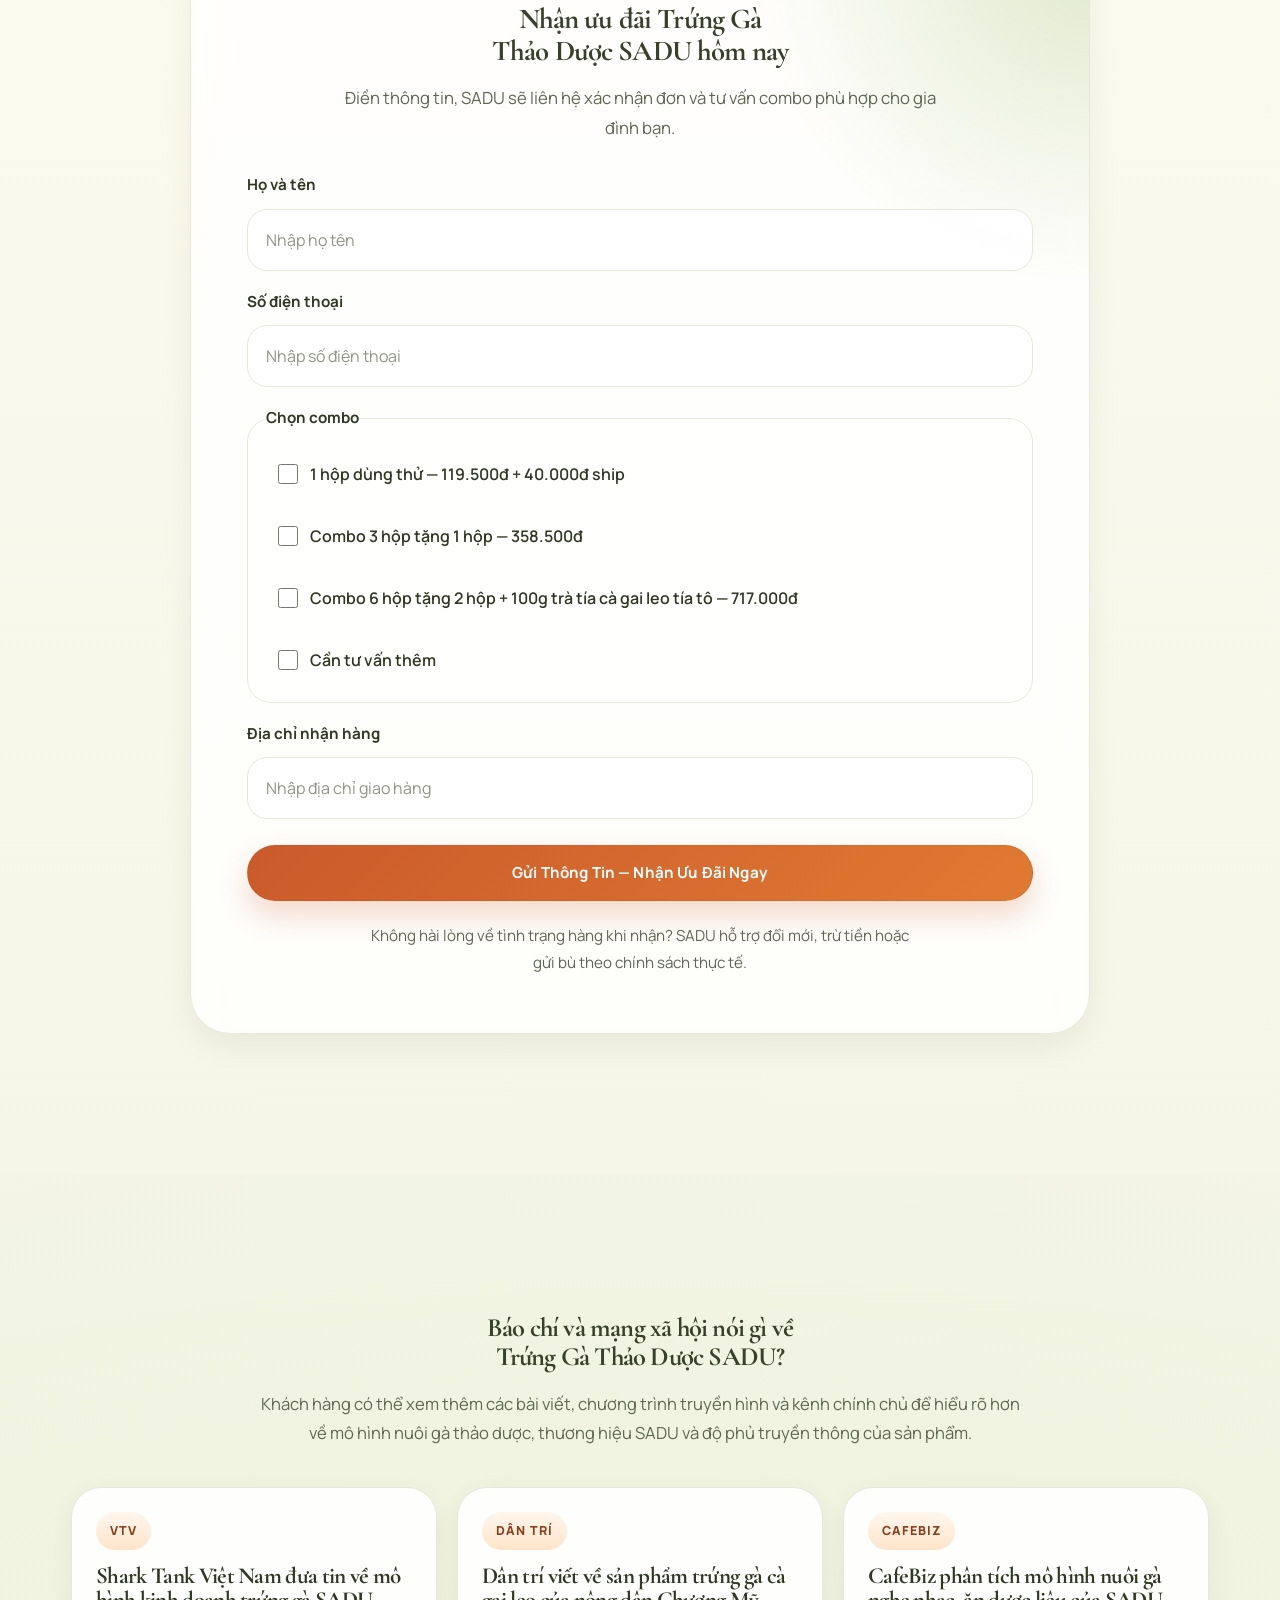
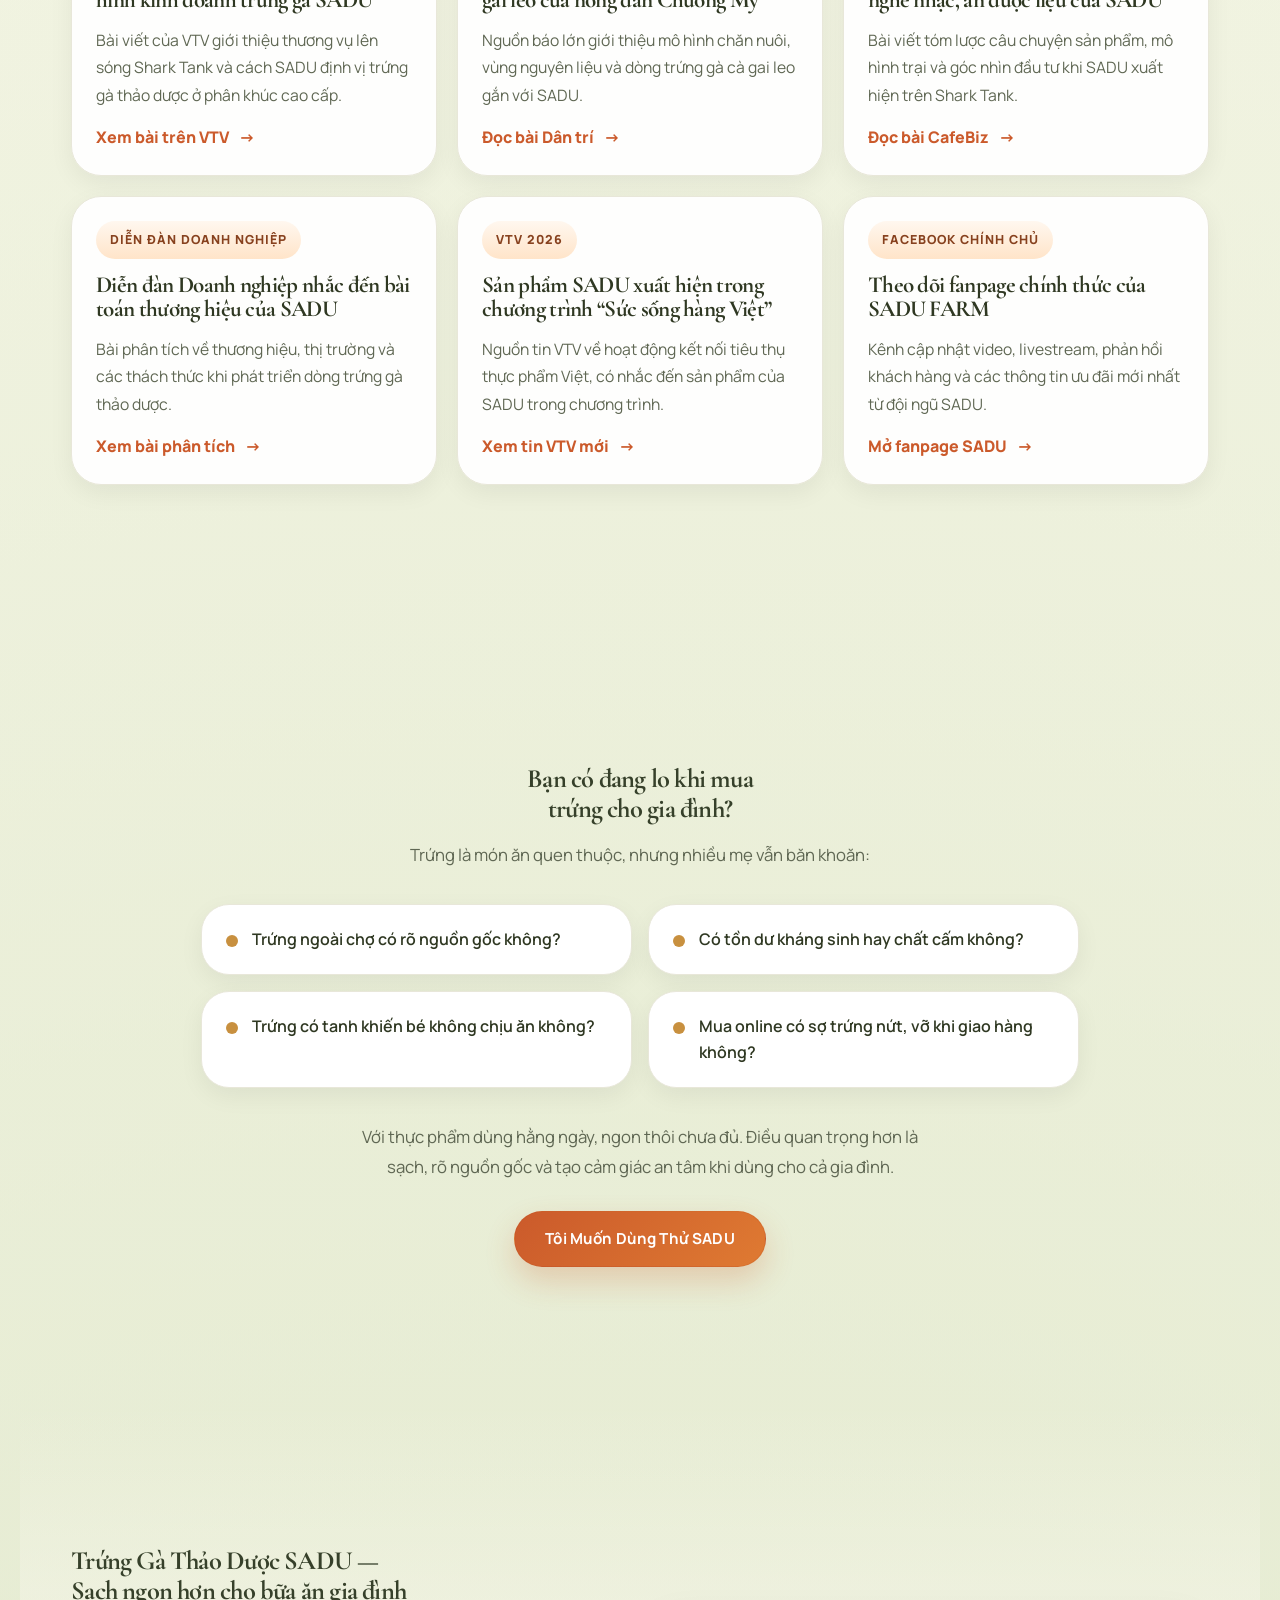
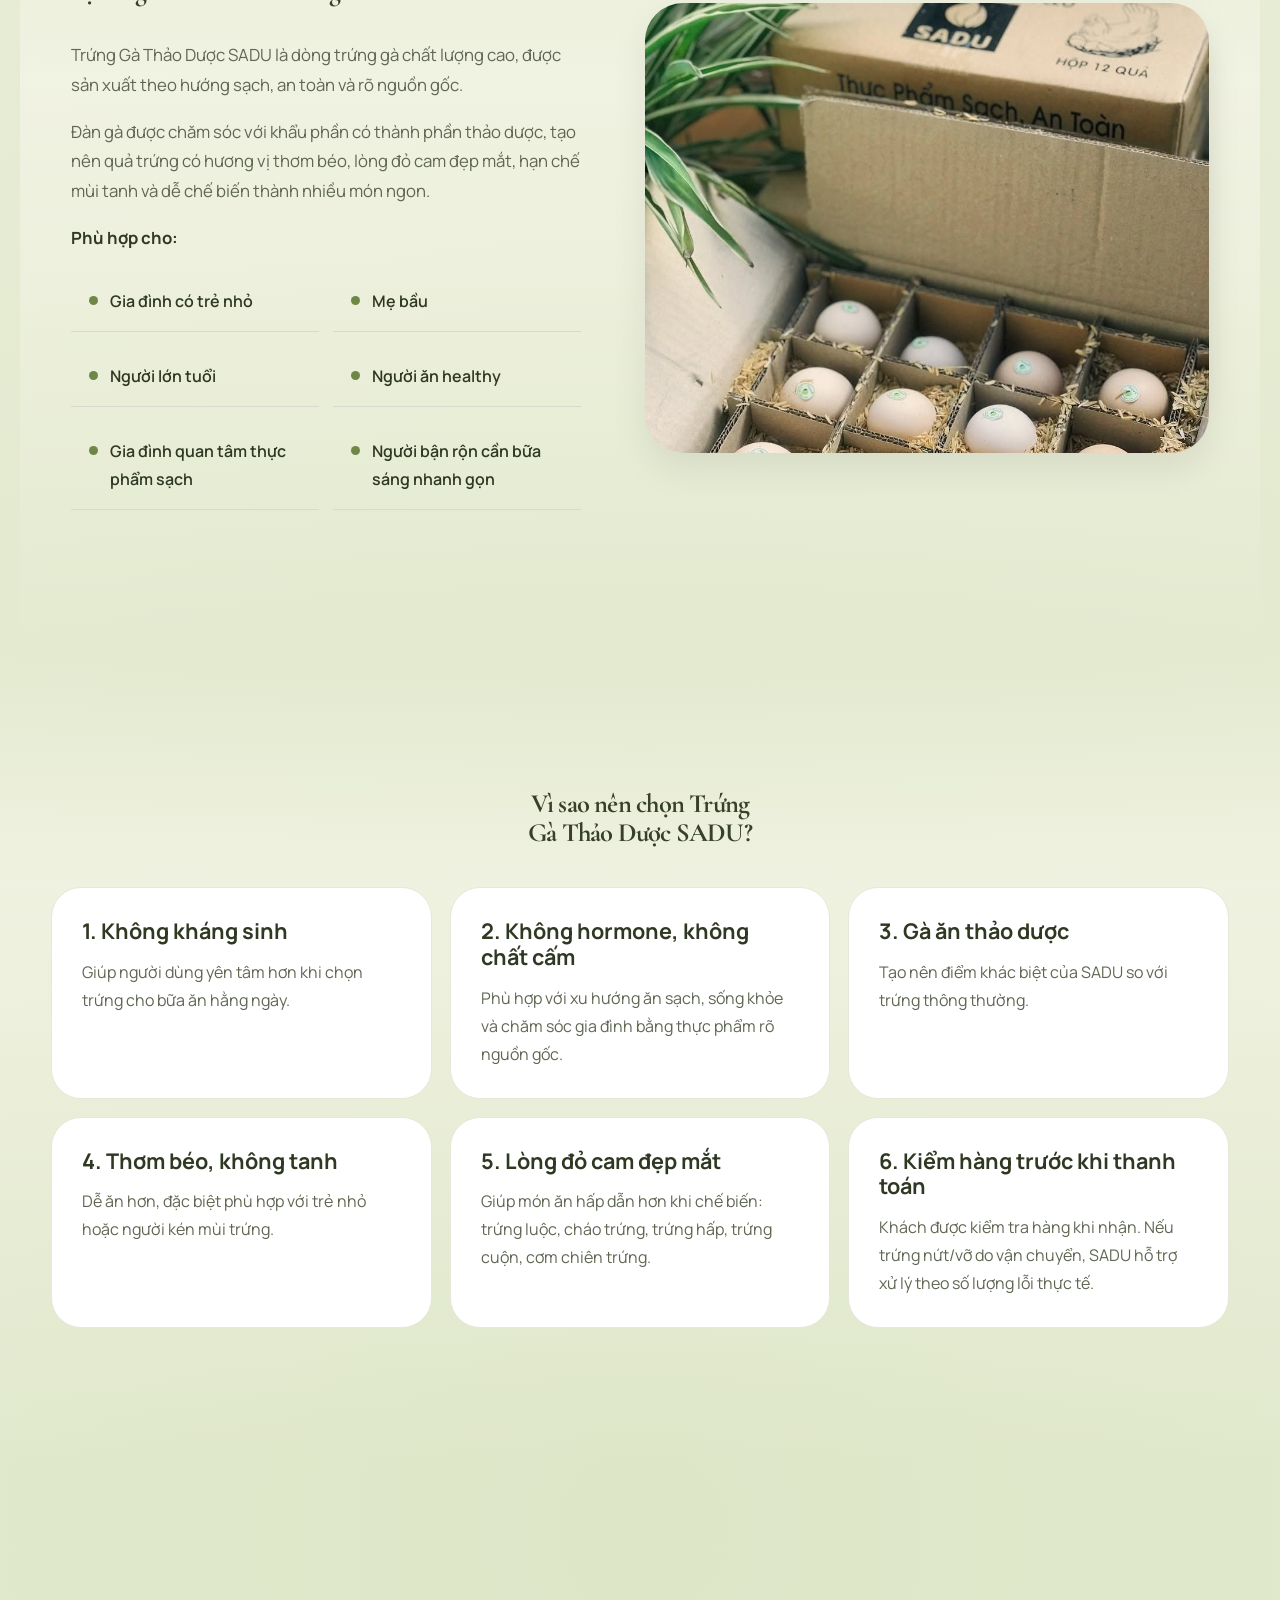
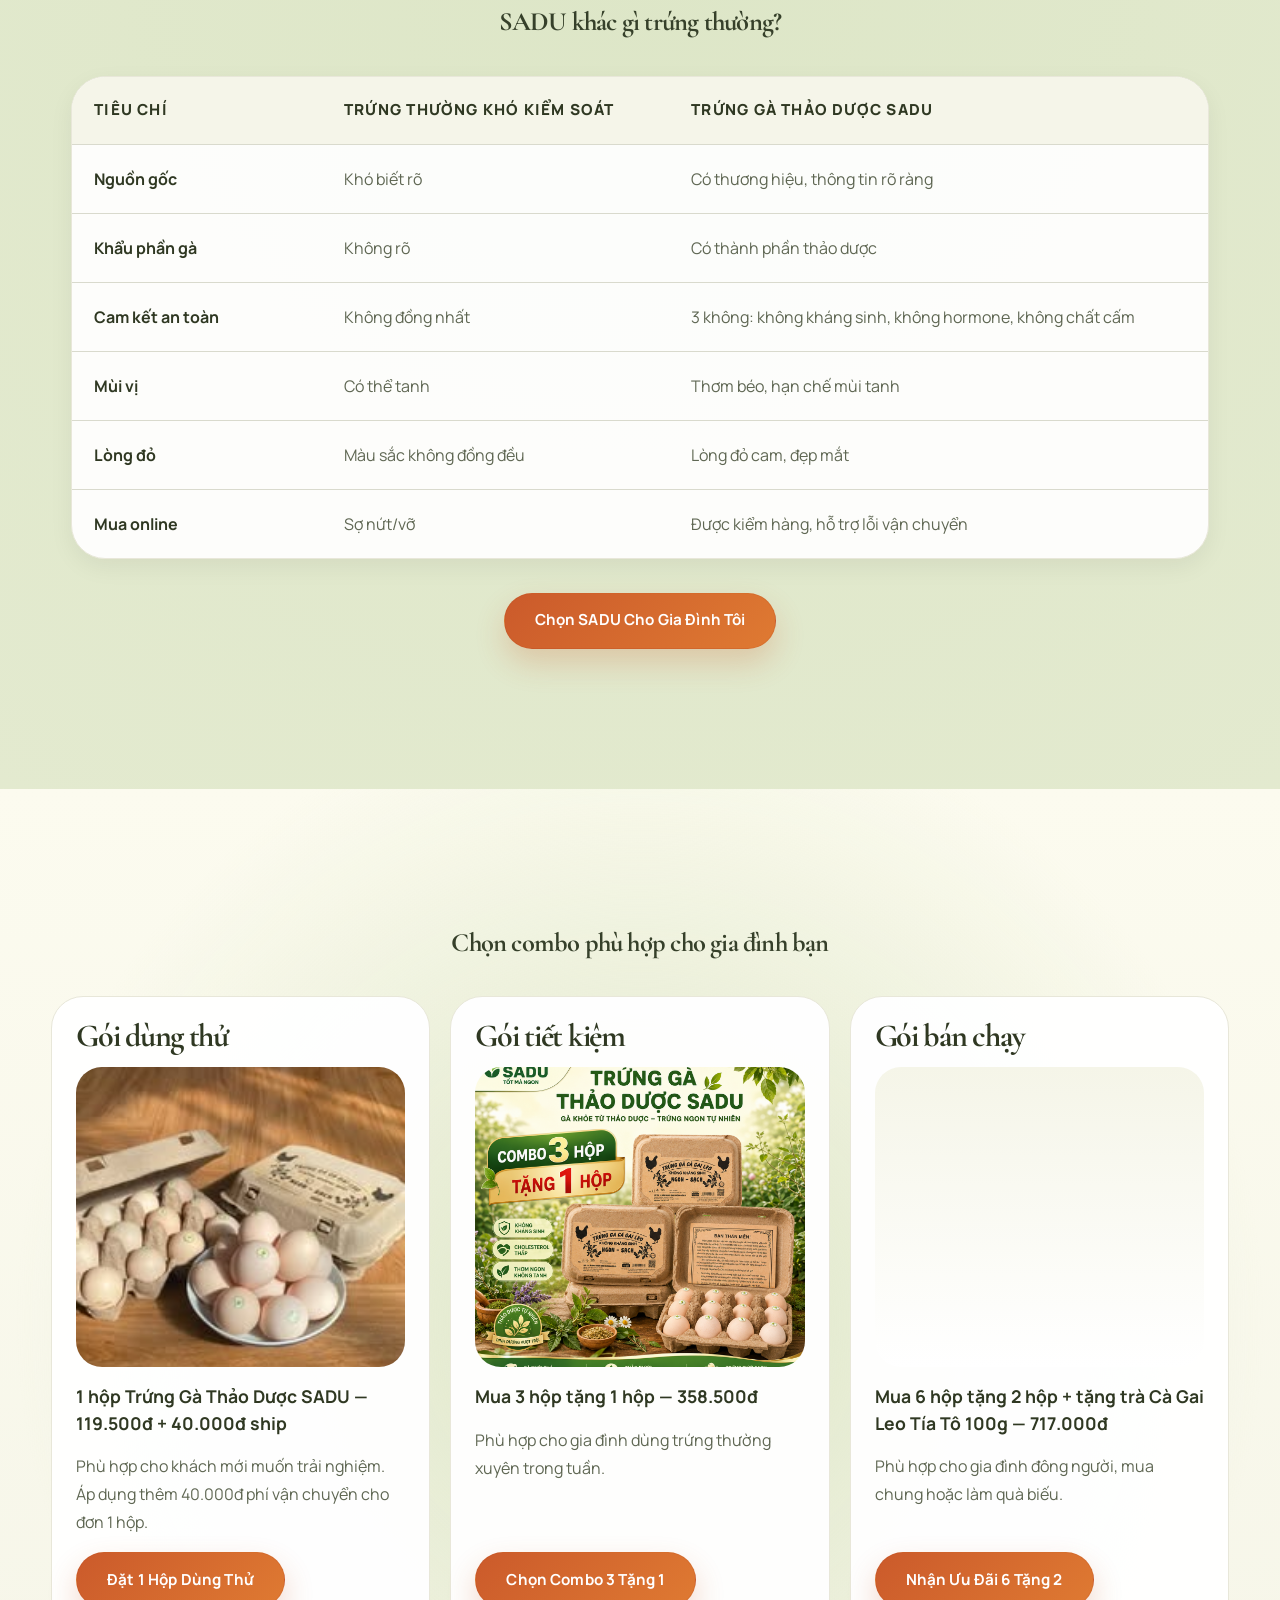
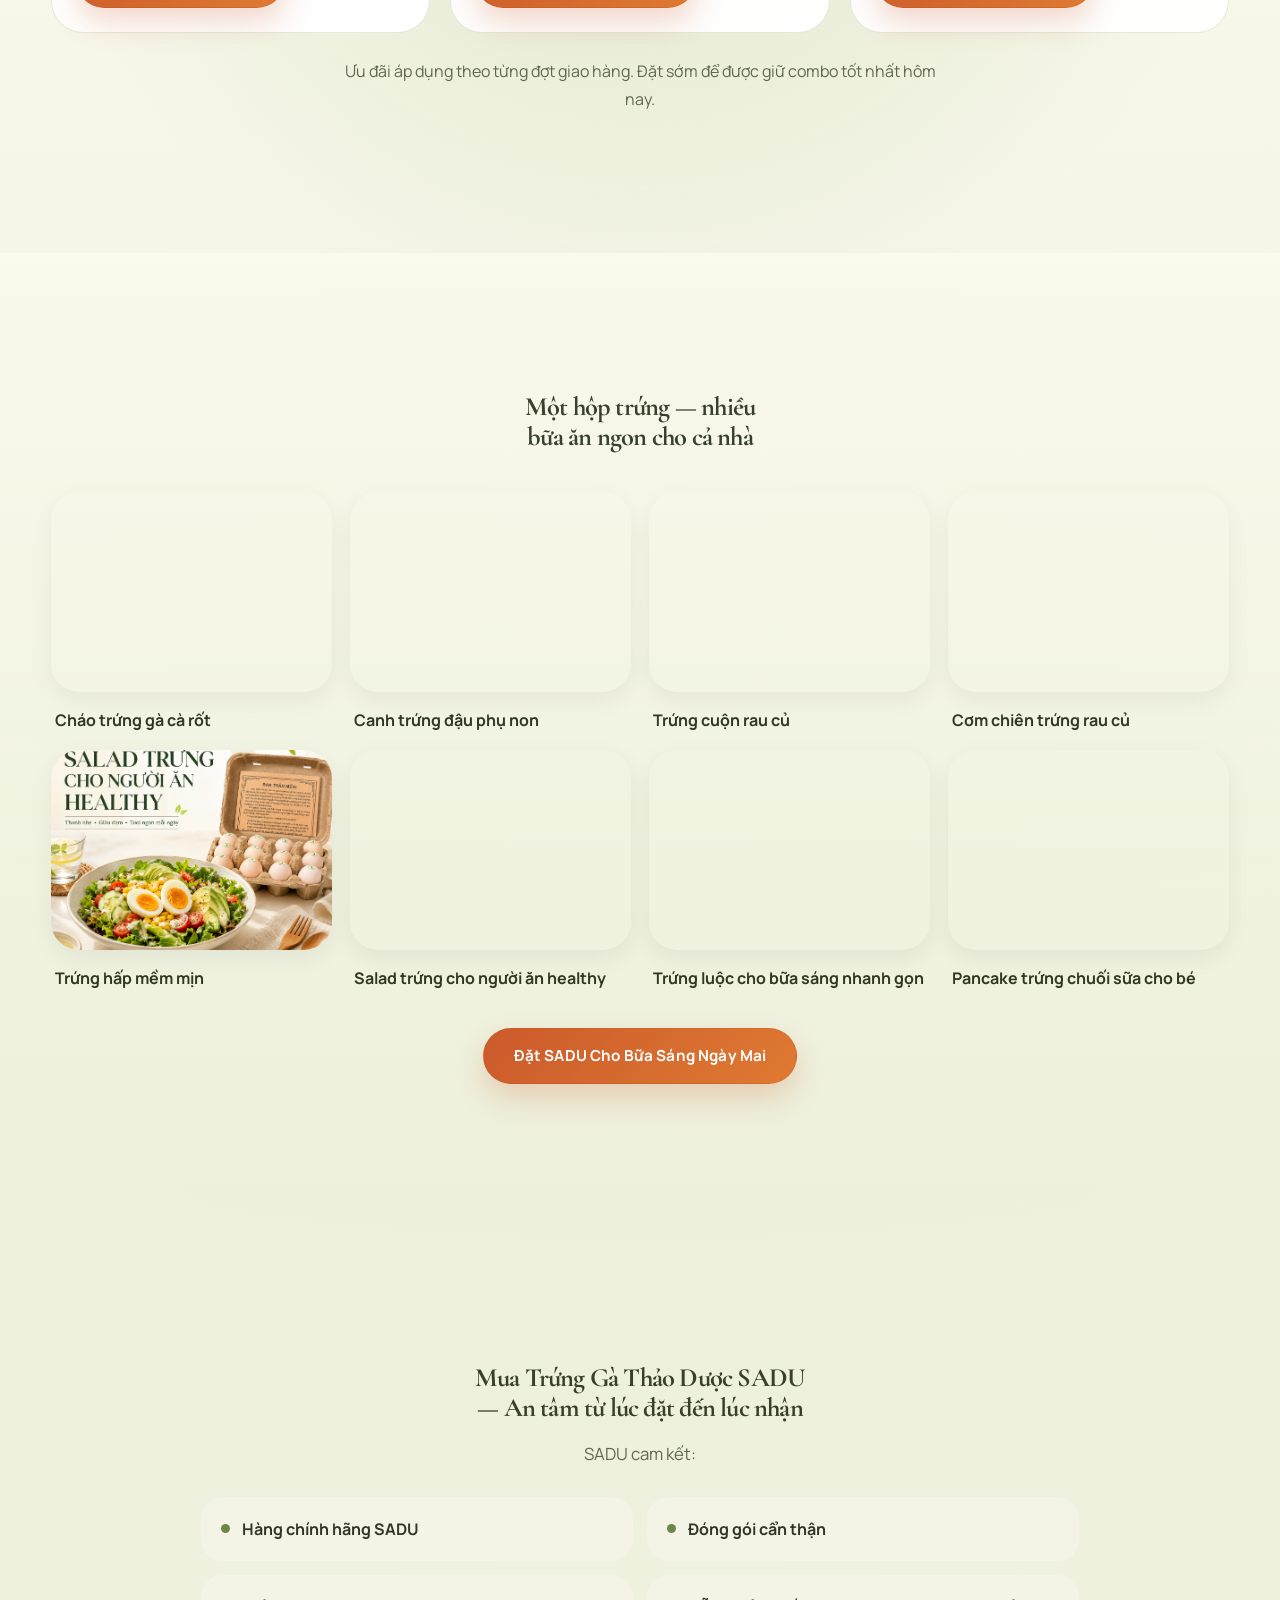
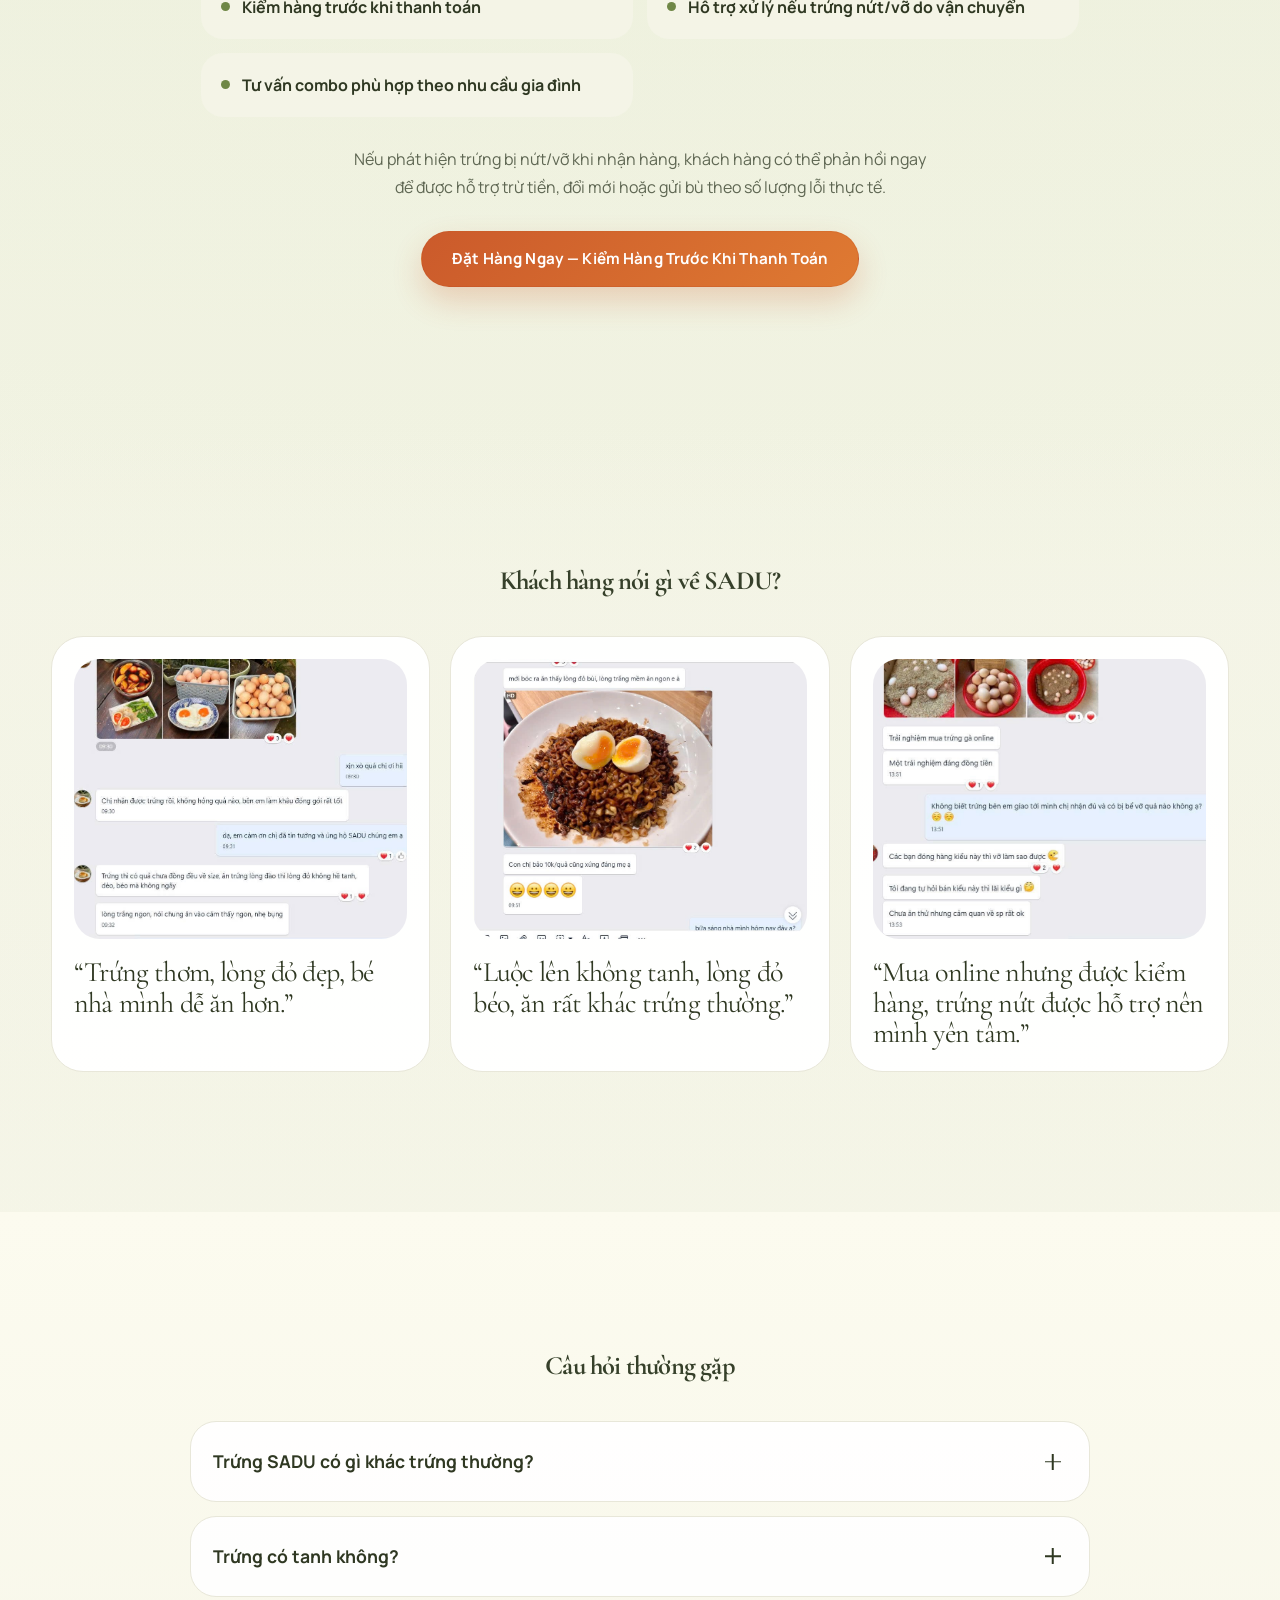
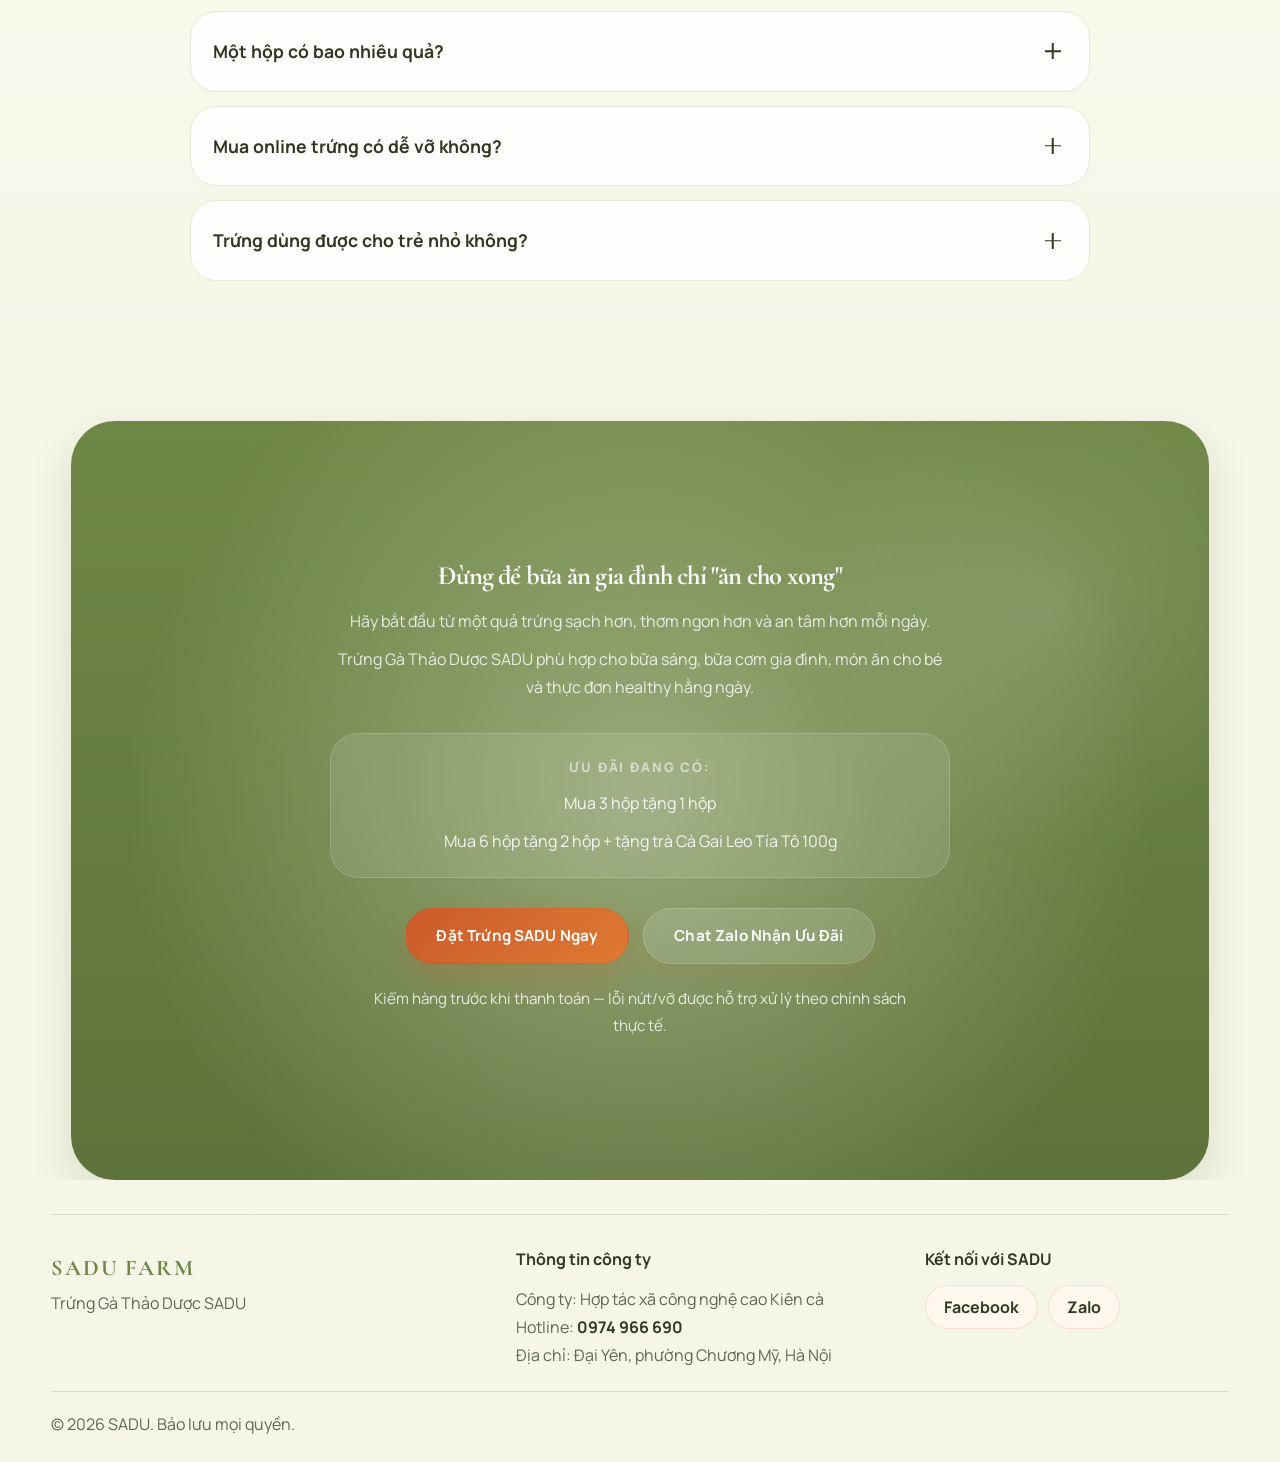
==== commit d88626a4: "up pixel" ====
--- a/index.html
+++ b/index.html
@@ -172,12 +172,9 @@
   t.src=v;s=b.getElementsByTagName(e)[0];
   s.parentNode.insertBefore(t,s)}(window, document,'script',
   'https://connect.facebook.net/en_US/fbevents.js');
-  fbq('init', '0000000000000000');
+  fbq('init', '1381447516769678');
   fbq('track', 'PageView');
   </script>
-  <noscript><img height="1" width="1" style="display:none"
-  src="https://www.facebook.com/tr?id=0000000000000000&ev=PageView&noscript=1"
-  alt=""/></noscript>
 
   <!-- TikTok Pixel -->
   <script>
@@ -204,6 +201,12 @@
   <noscript><iframe src="https://www.googletagmanager.com/ns.html?id=GTM-XXXXXXX"
   height="0" width="0" style="display:none;visibility:hidden" title="Google Tag Manager"></iframe></noscript>
   <!-- End Google Tag Manager (noscript) -->
+
+  <!-- Meta Pixel (noscript) -->
+  <noscript><img height="1" width="1" style="display:none"
+  src="https://www.facebook.com/tr?id=1381447516769678&ev=PageView&noscript=1"
+  alt=""></noscript>
+  <!-- End Meta Pixel (noscript) -->
 
   <!-- Header -->
   <header class="header" id="header">
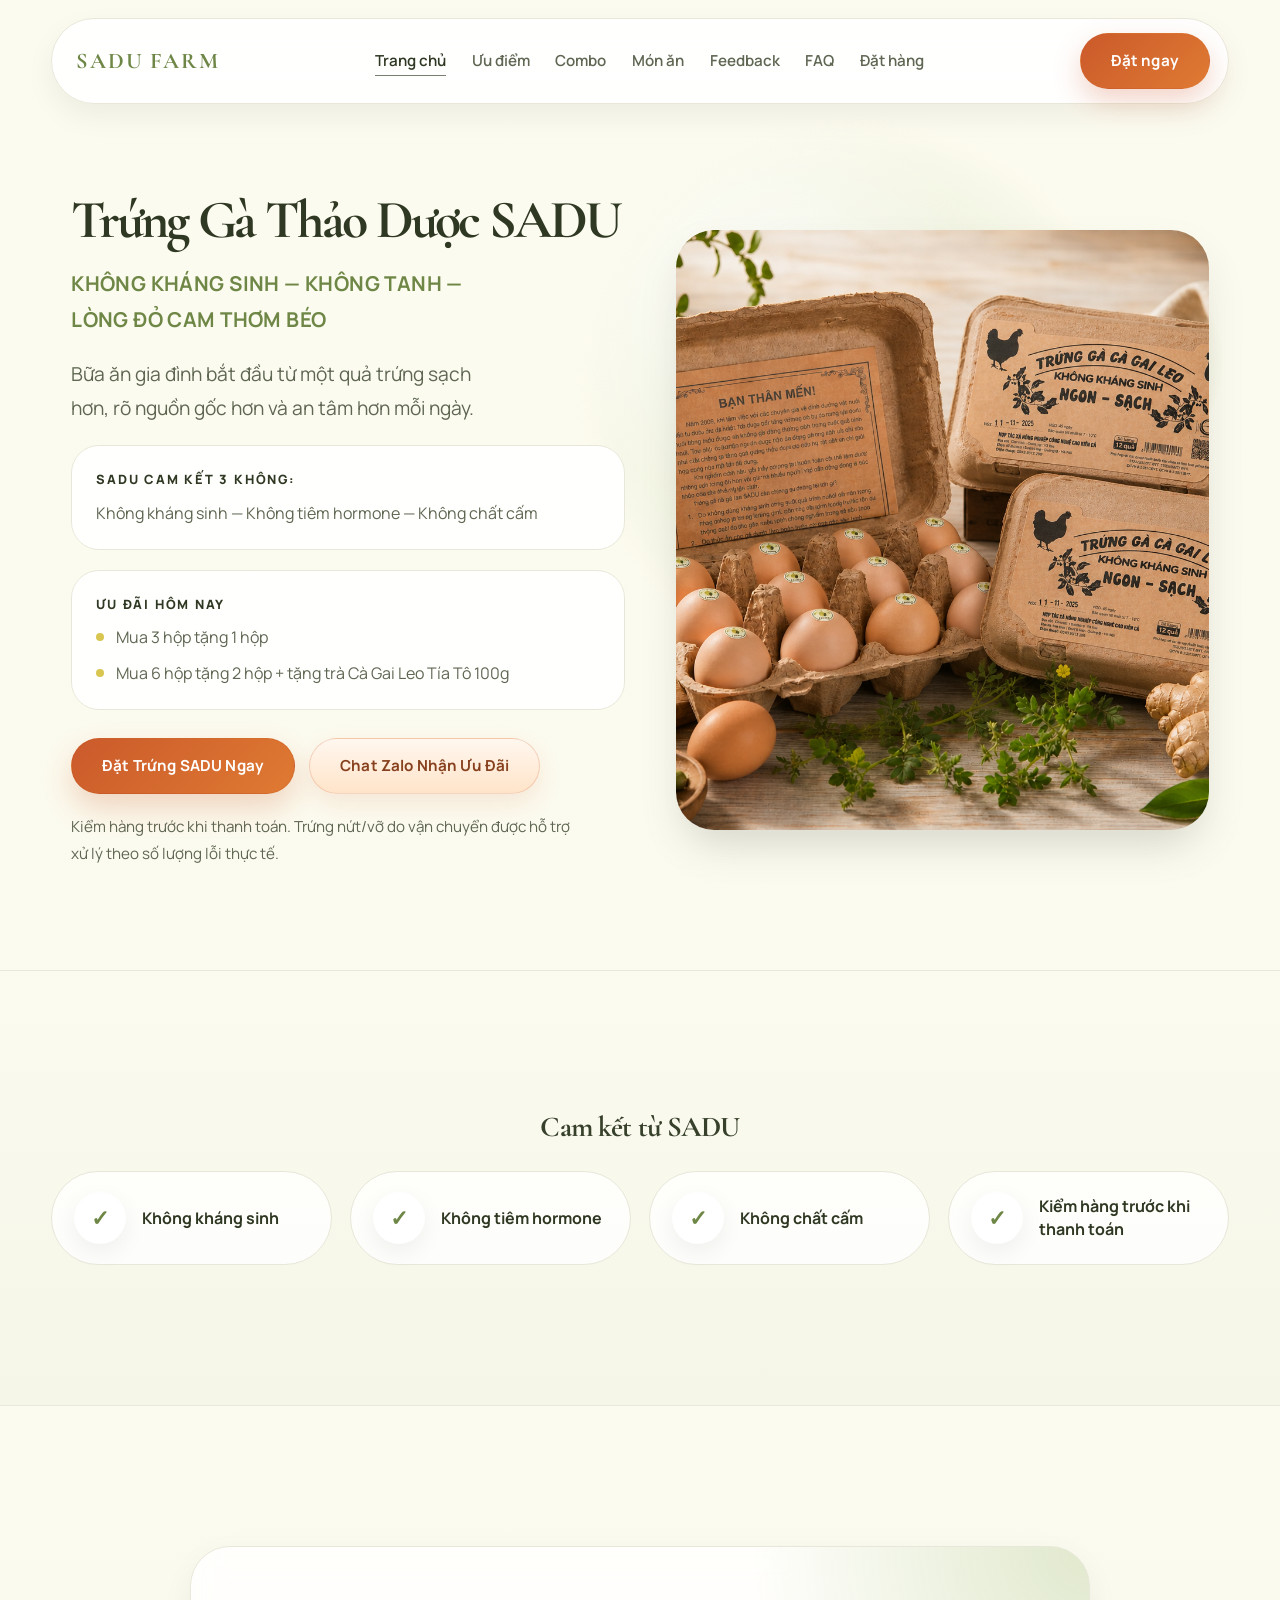
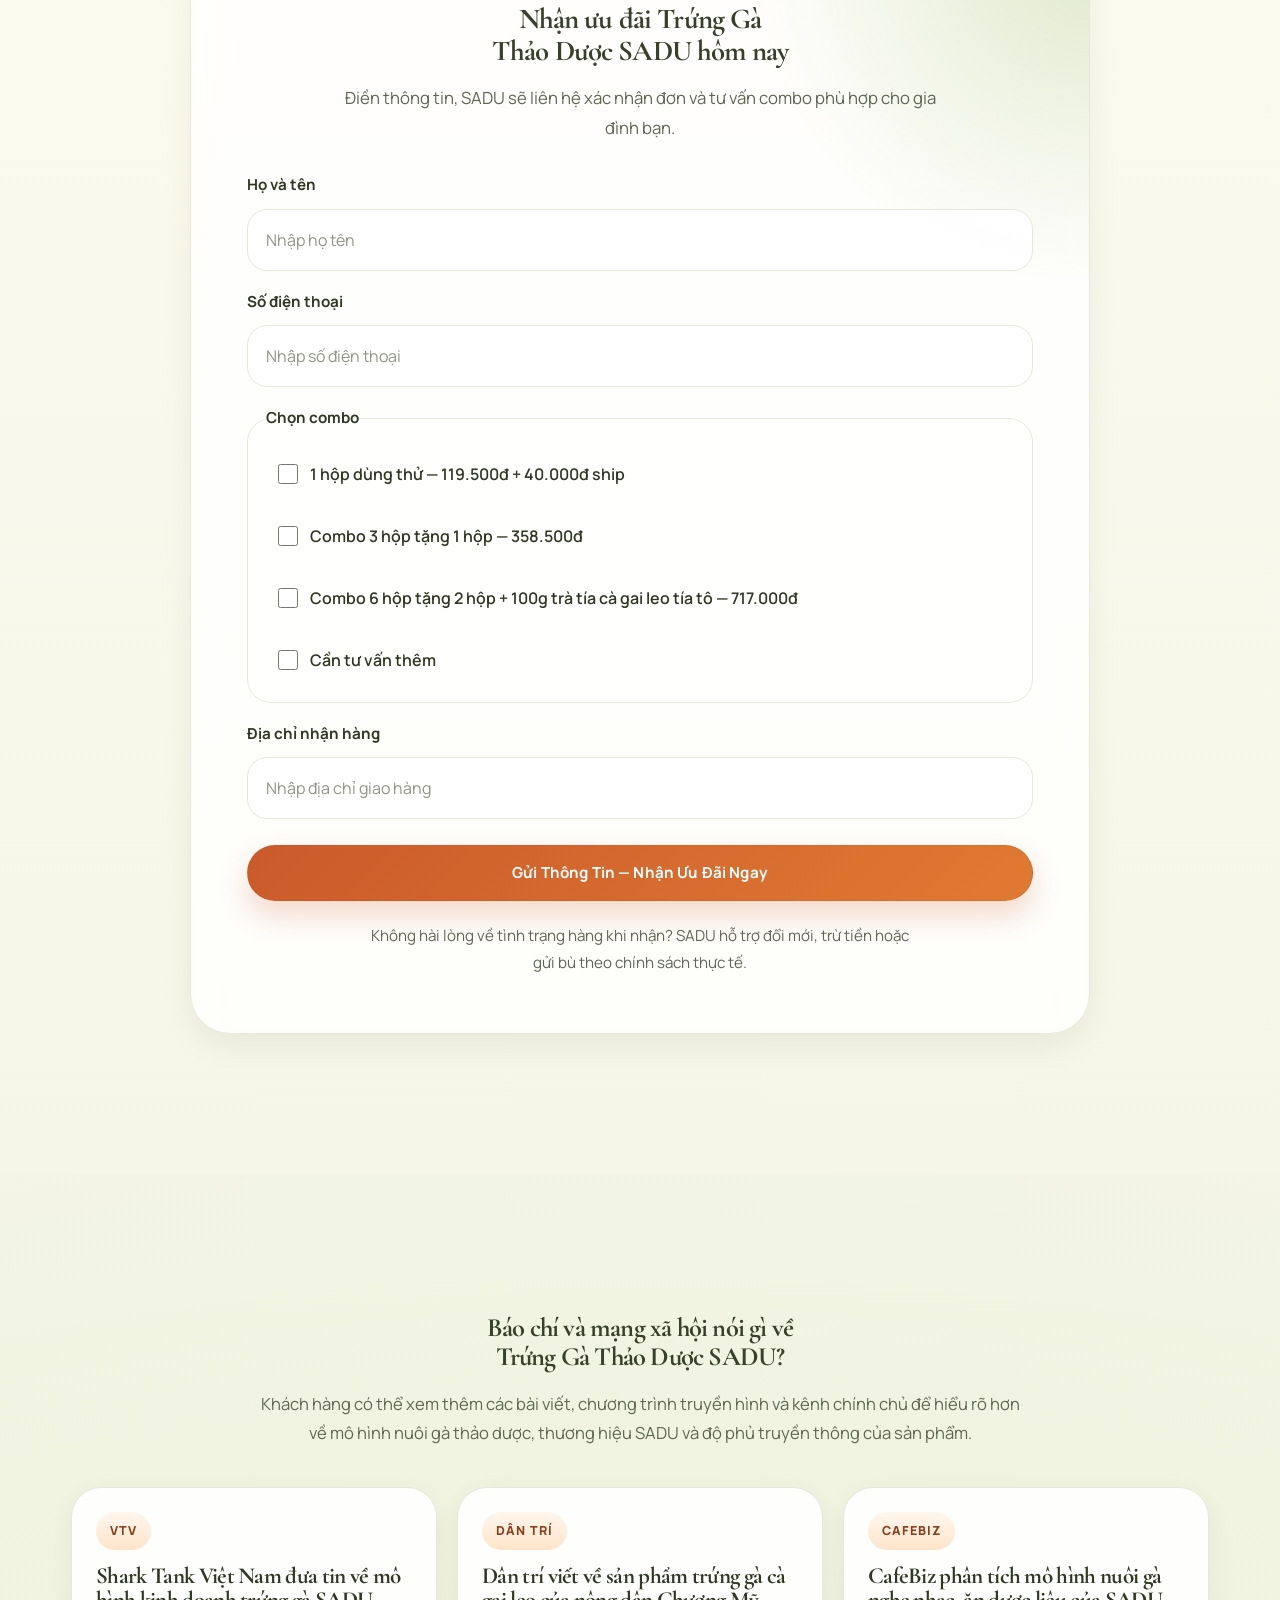
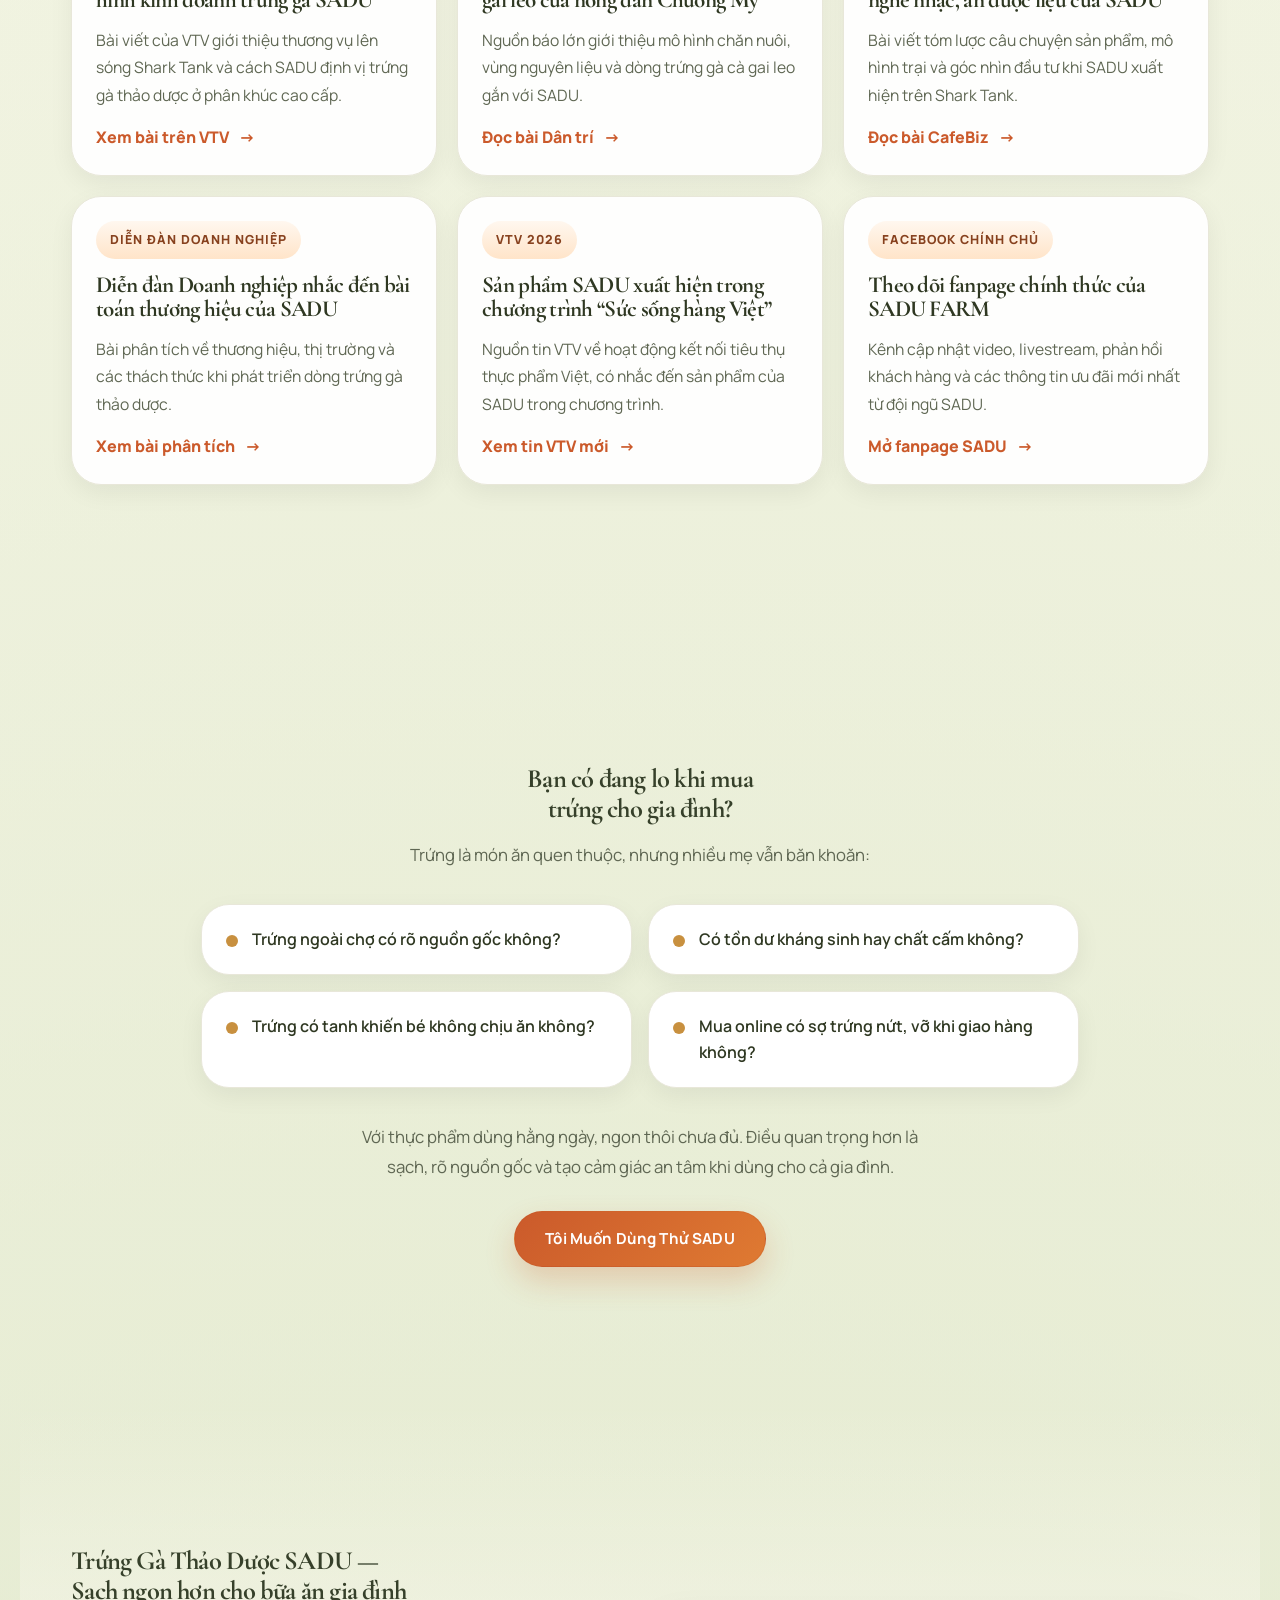
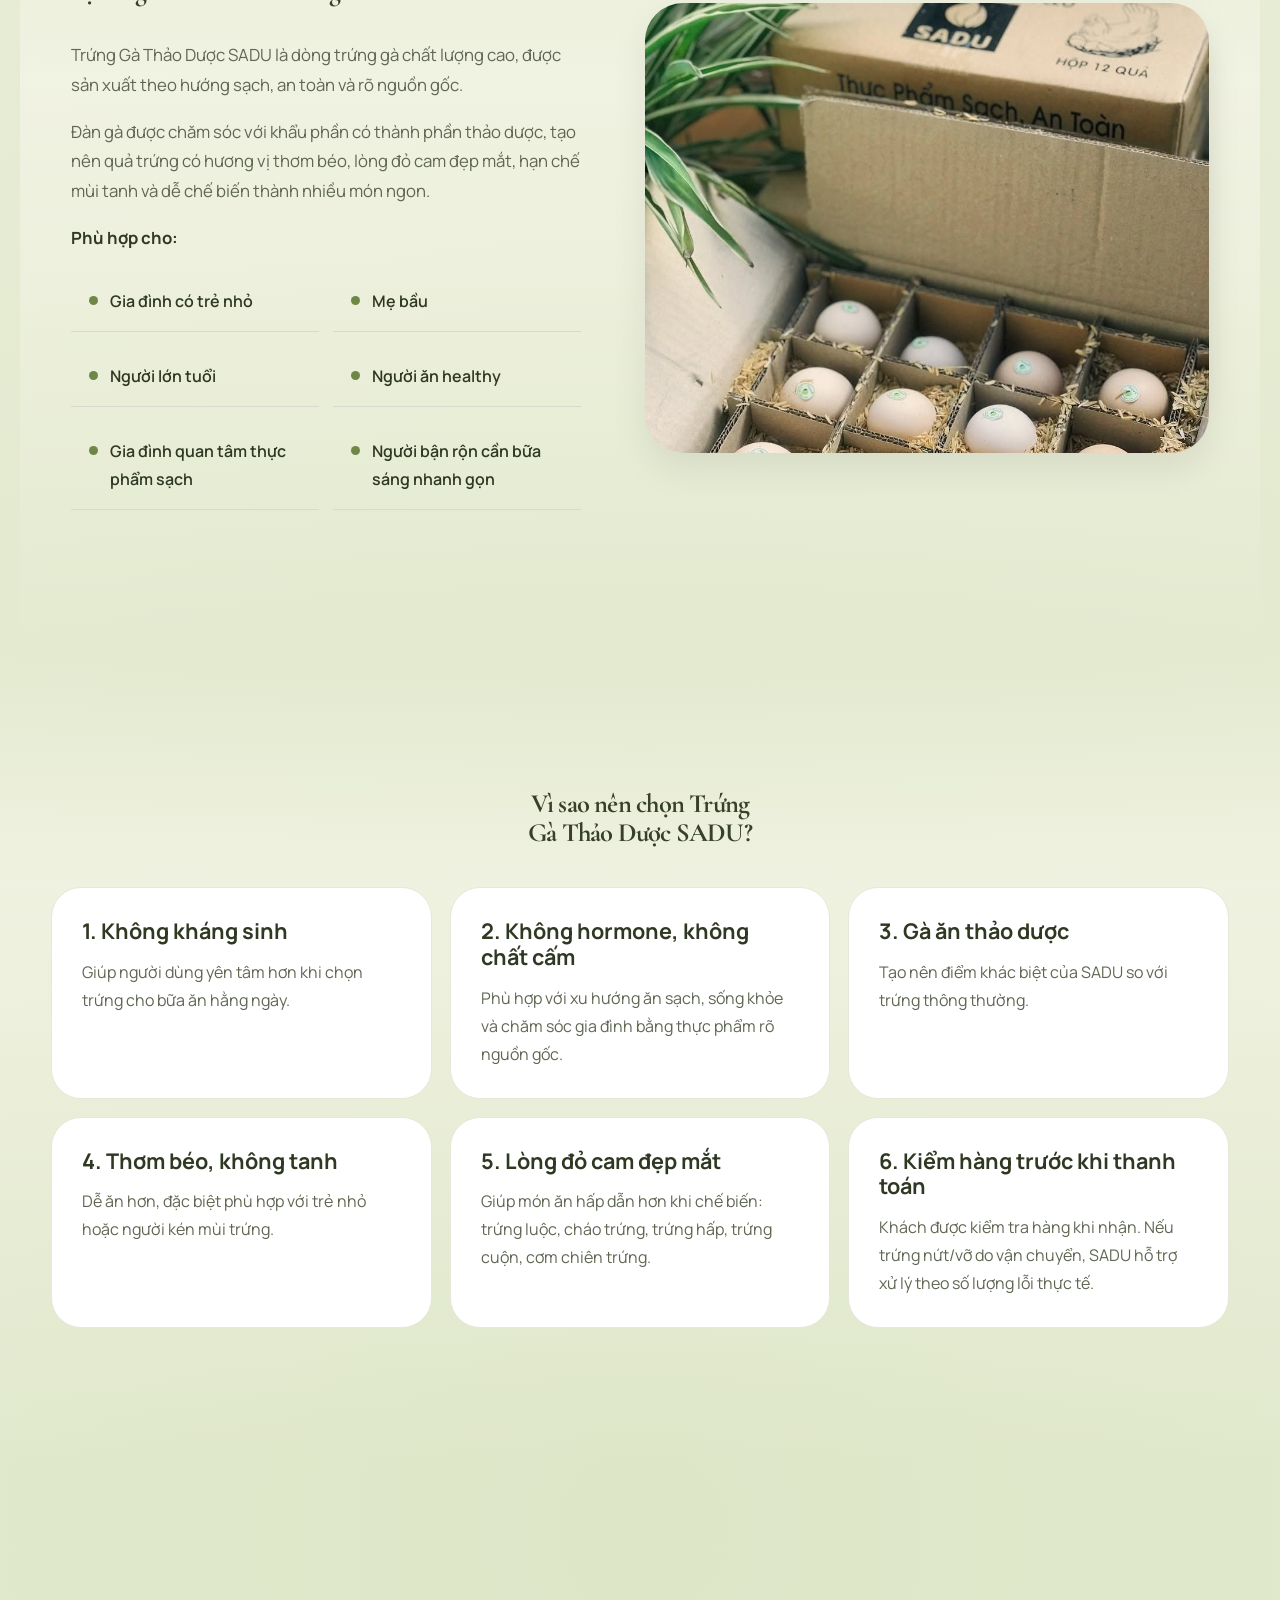
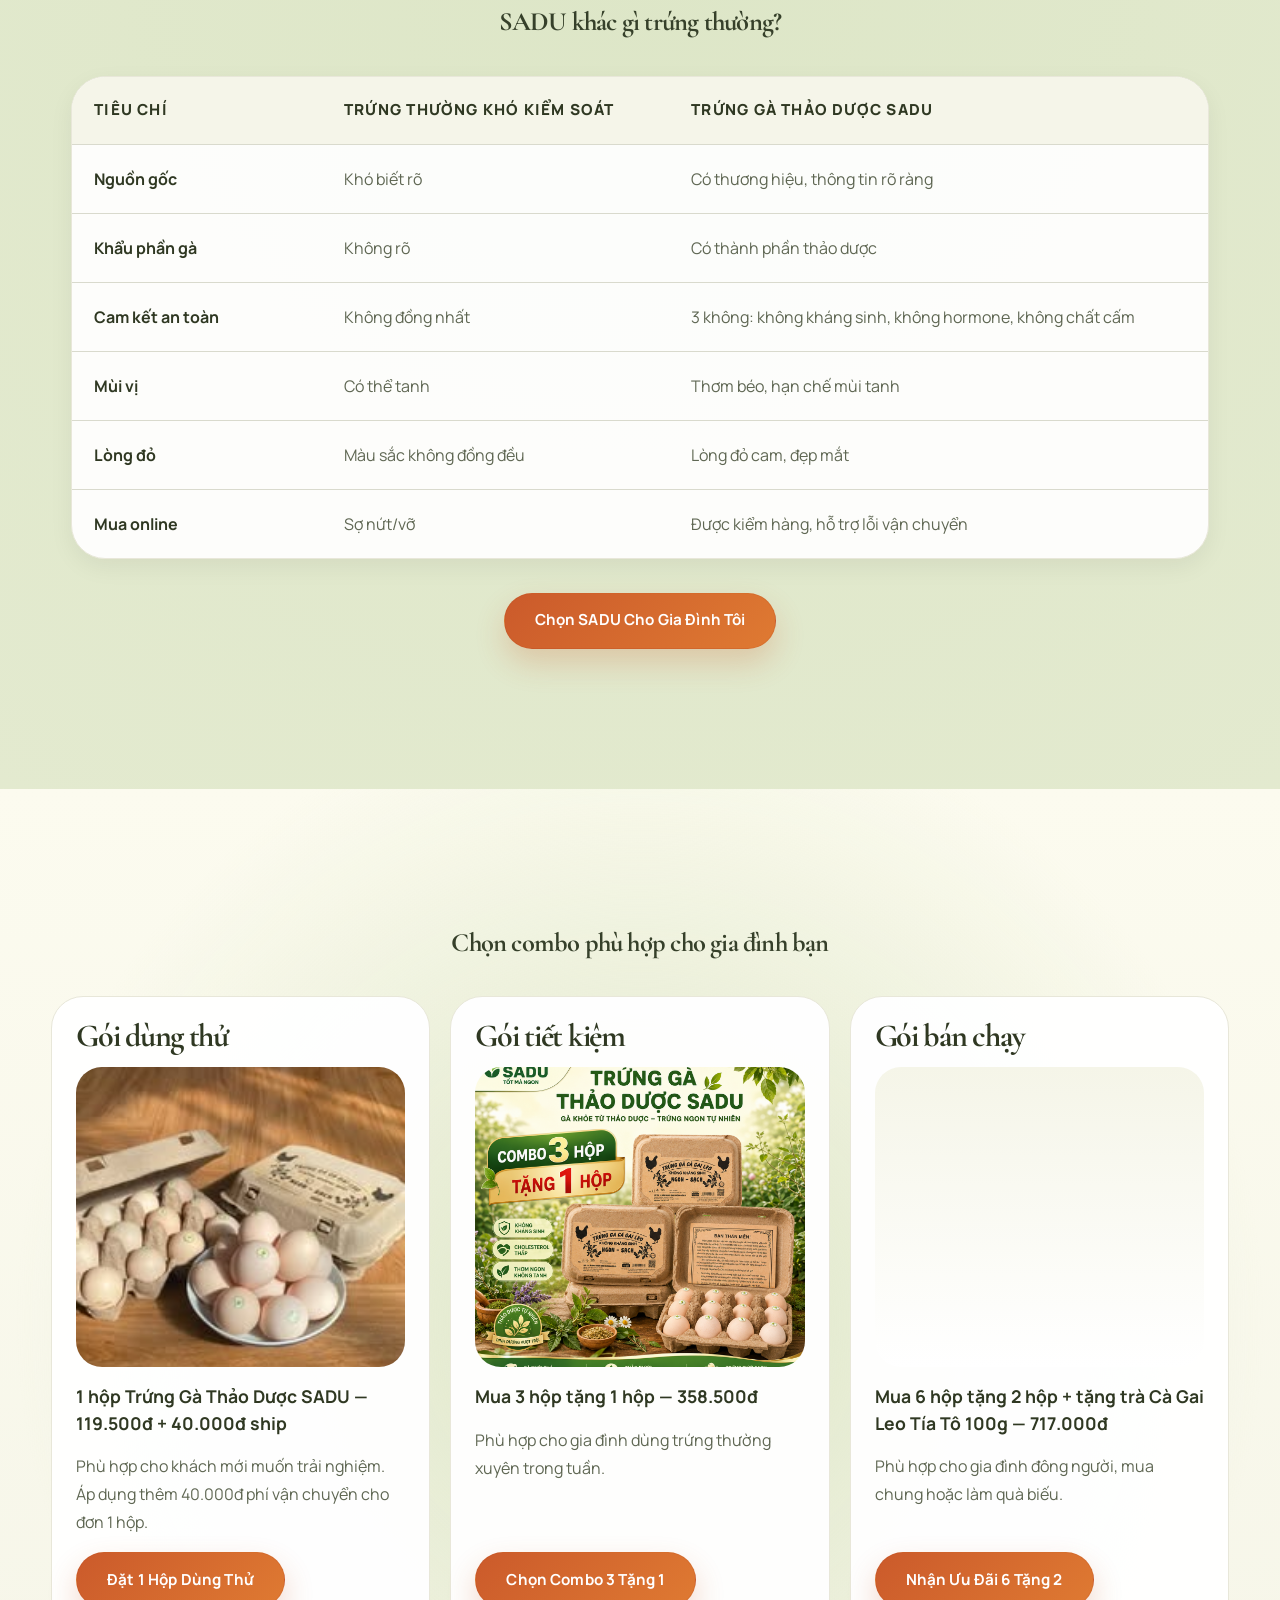
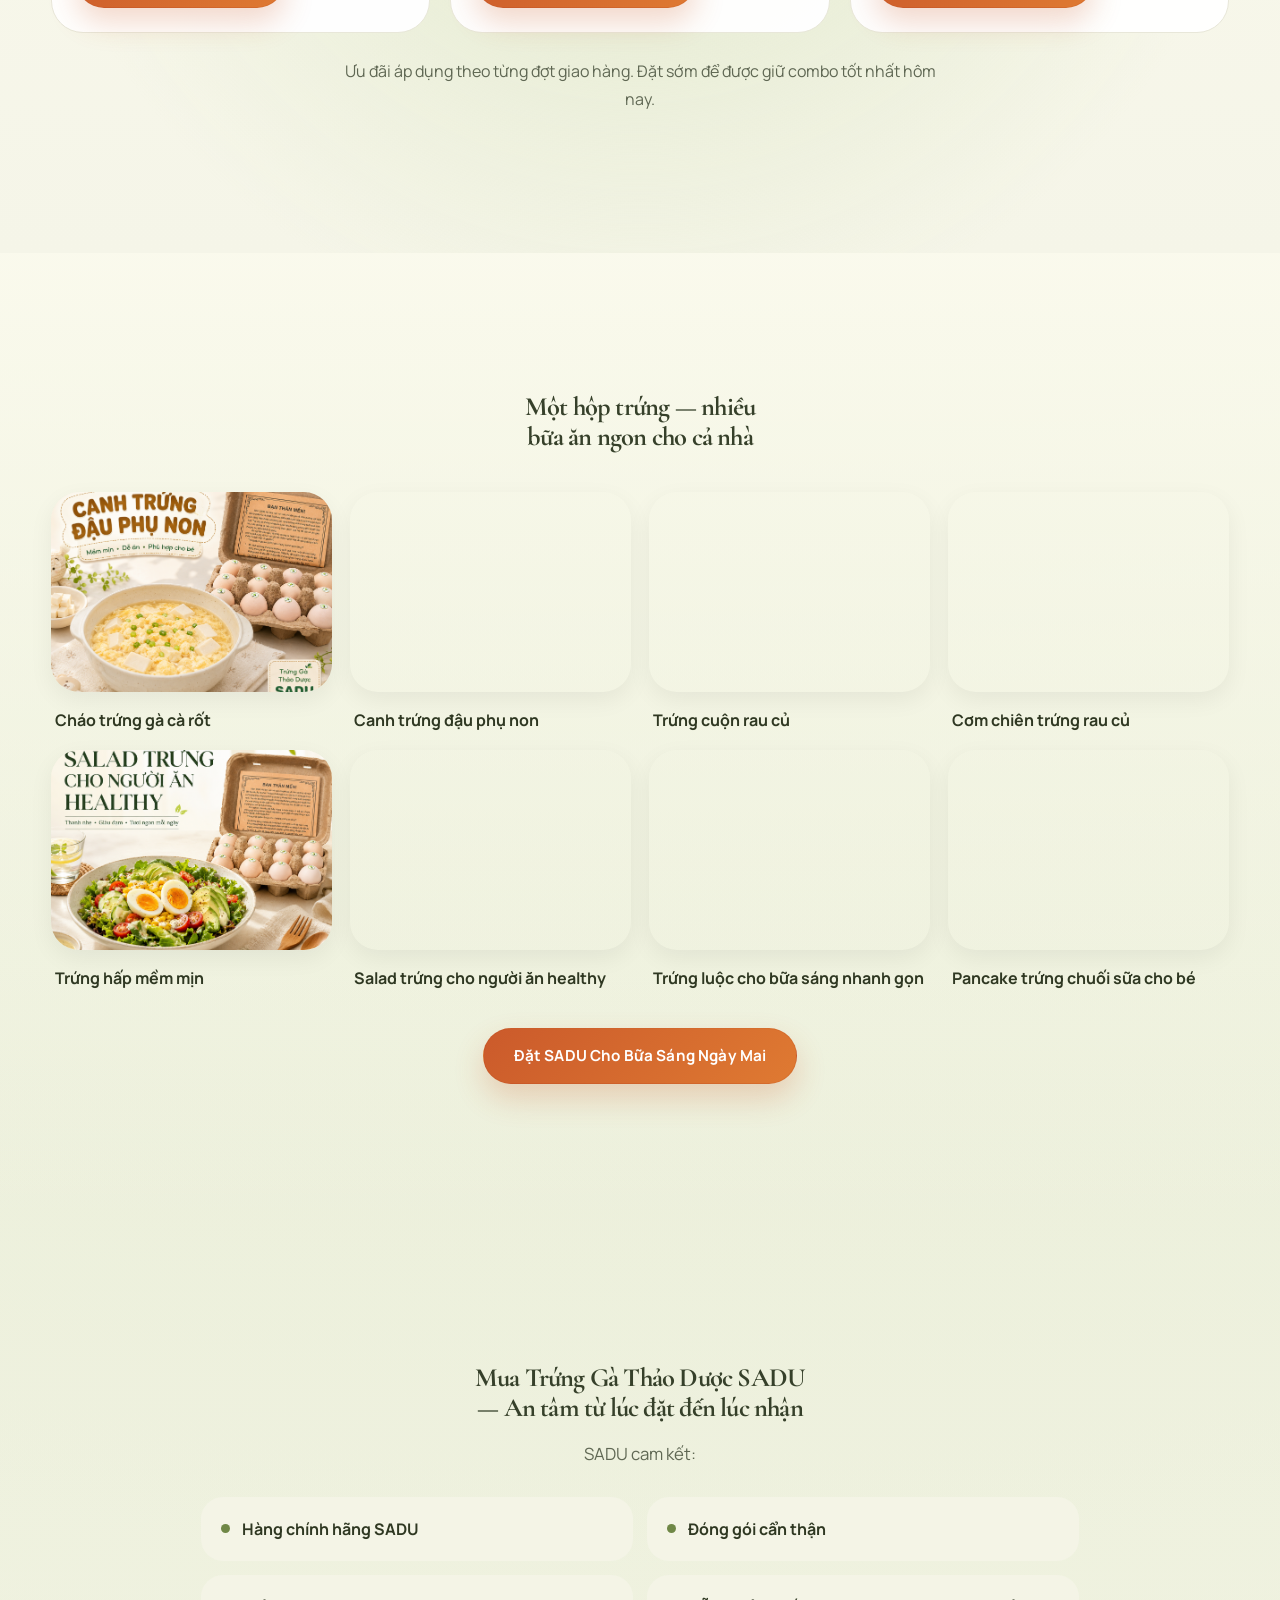
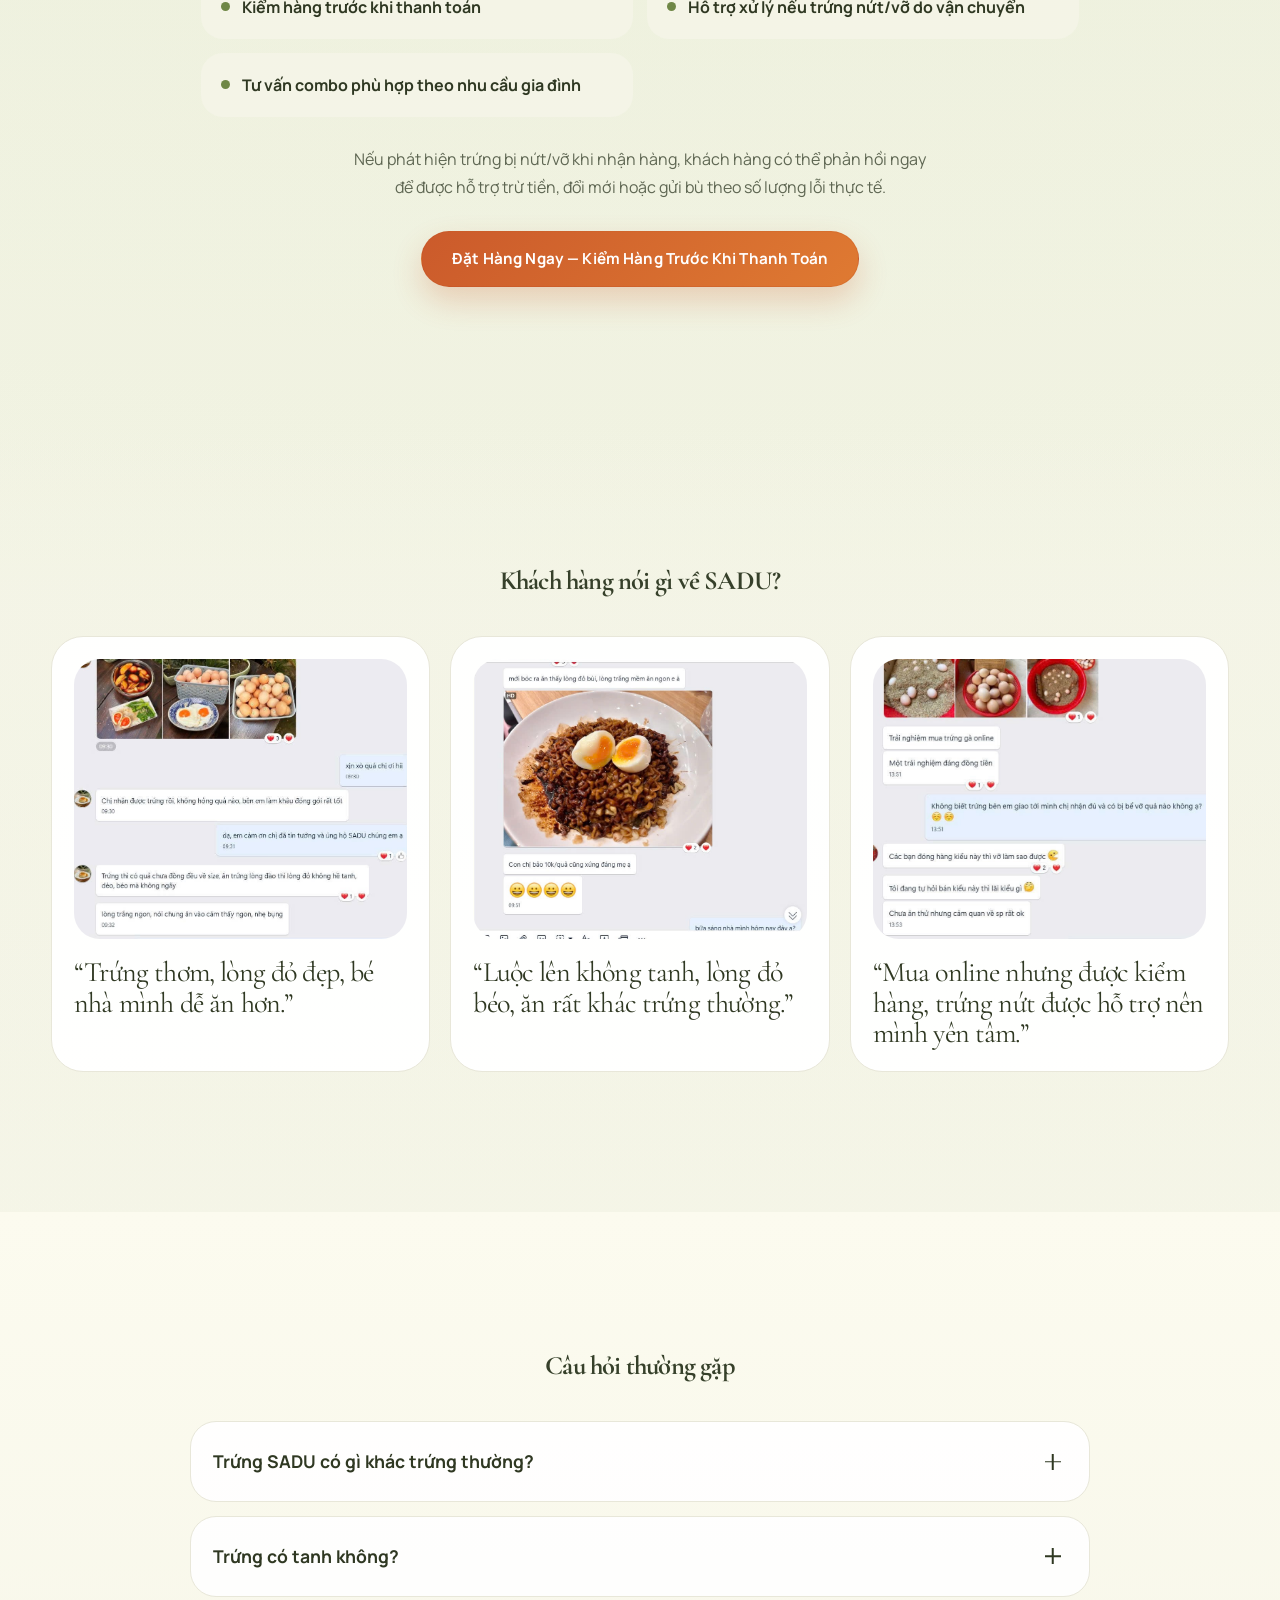
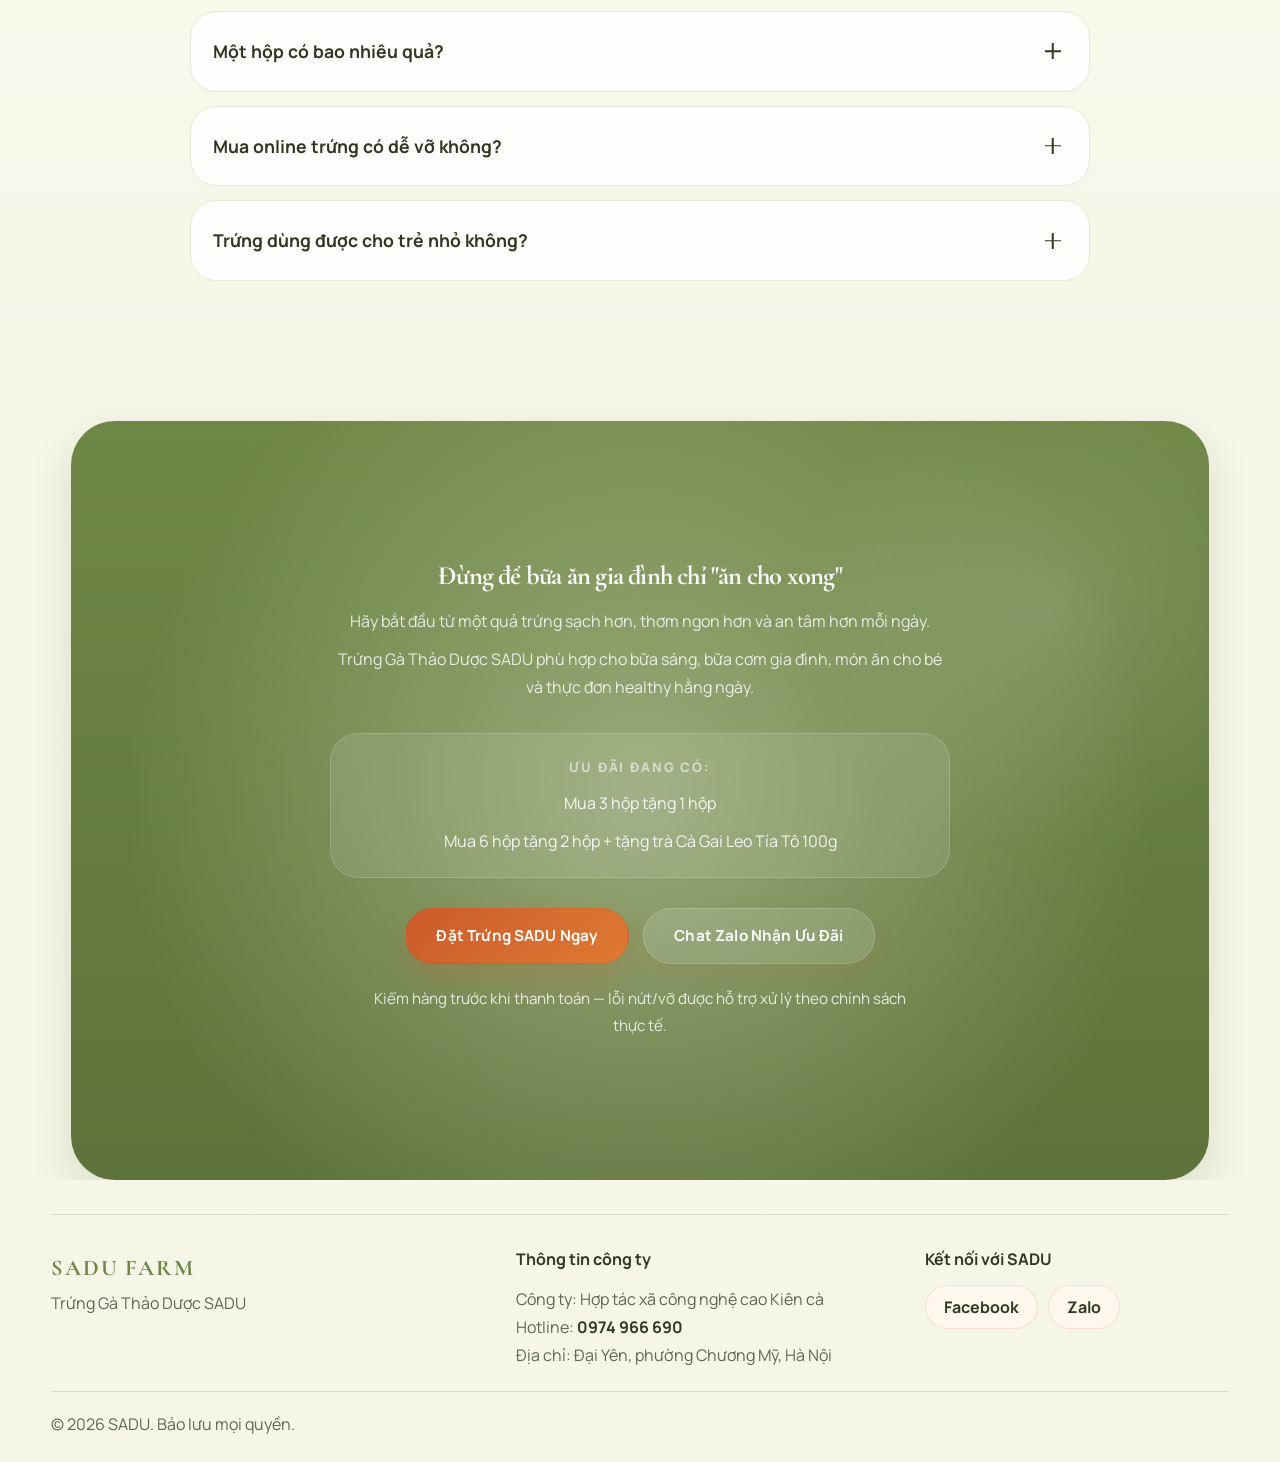
==== commit 785c5ffe: "sadufarm" ====
--- a/index.html
+++ b/index.html
@@ -172,7 +172,7 @@
   t.src=v;s=b.getElementsByTagName(e)[0];
   s.parentNode.insertBefore(t,s)}(window, document,'script',
   'https://connect.facebook.net/en_US/fbevents.js');
-  fbq('init', '1381447516769678');
+  fbq('init', '1736543613972672');
   fbq('track', 'PageView');
   </script>
 
@@ -204,7 +204,7 @@
 
   <!-- Meta Pixel (noscript) -->
   <noscript><img height="1" width="1" style="display:none"
-  src="https://www.facebook.com/tr?id=1381447516769678&ev=PageView&noscript=1"
+  src="https://www.facebook.com/tr?id=1736543613972672&ev=PageView&noscript=1"
   alt=""></noscript>
   <!-- End Meta Pixel (noscript) -->
 
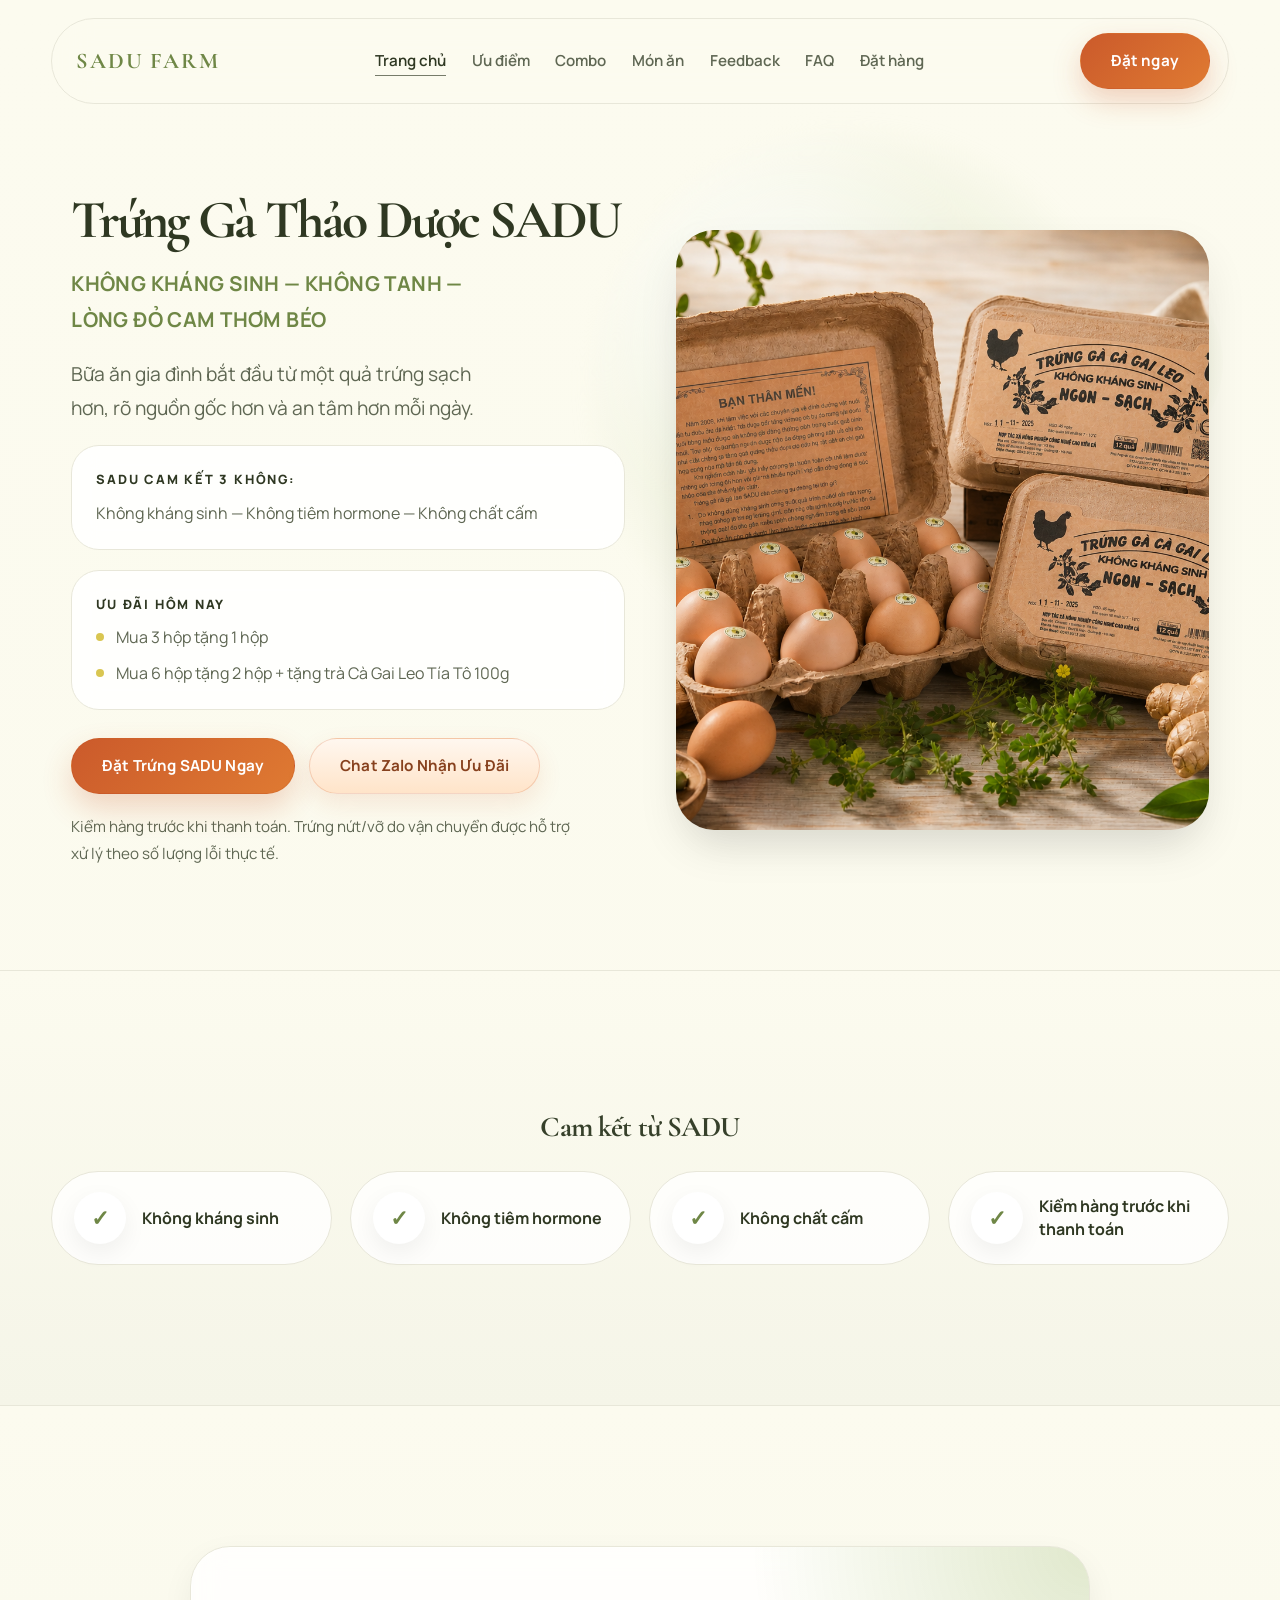
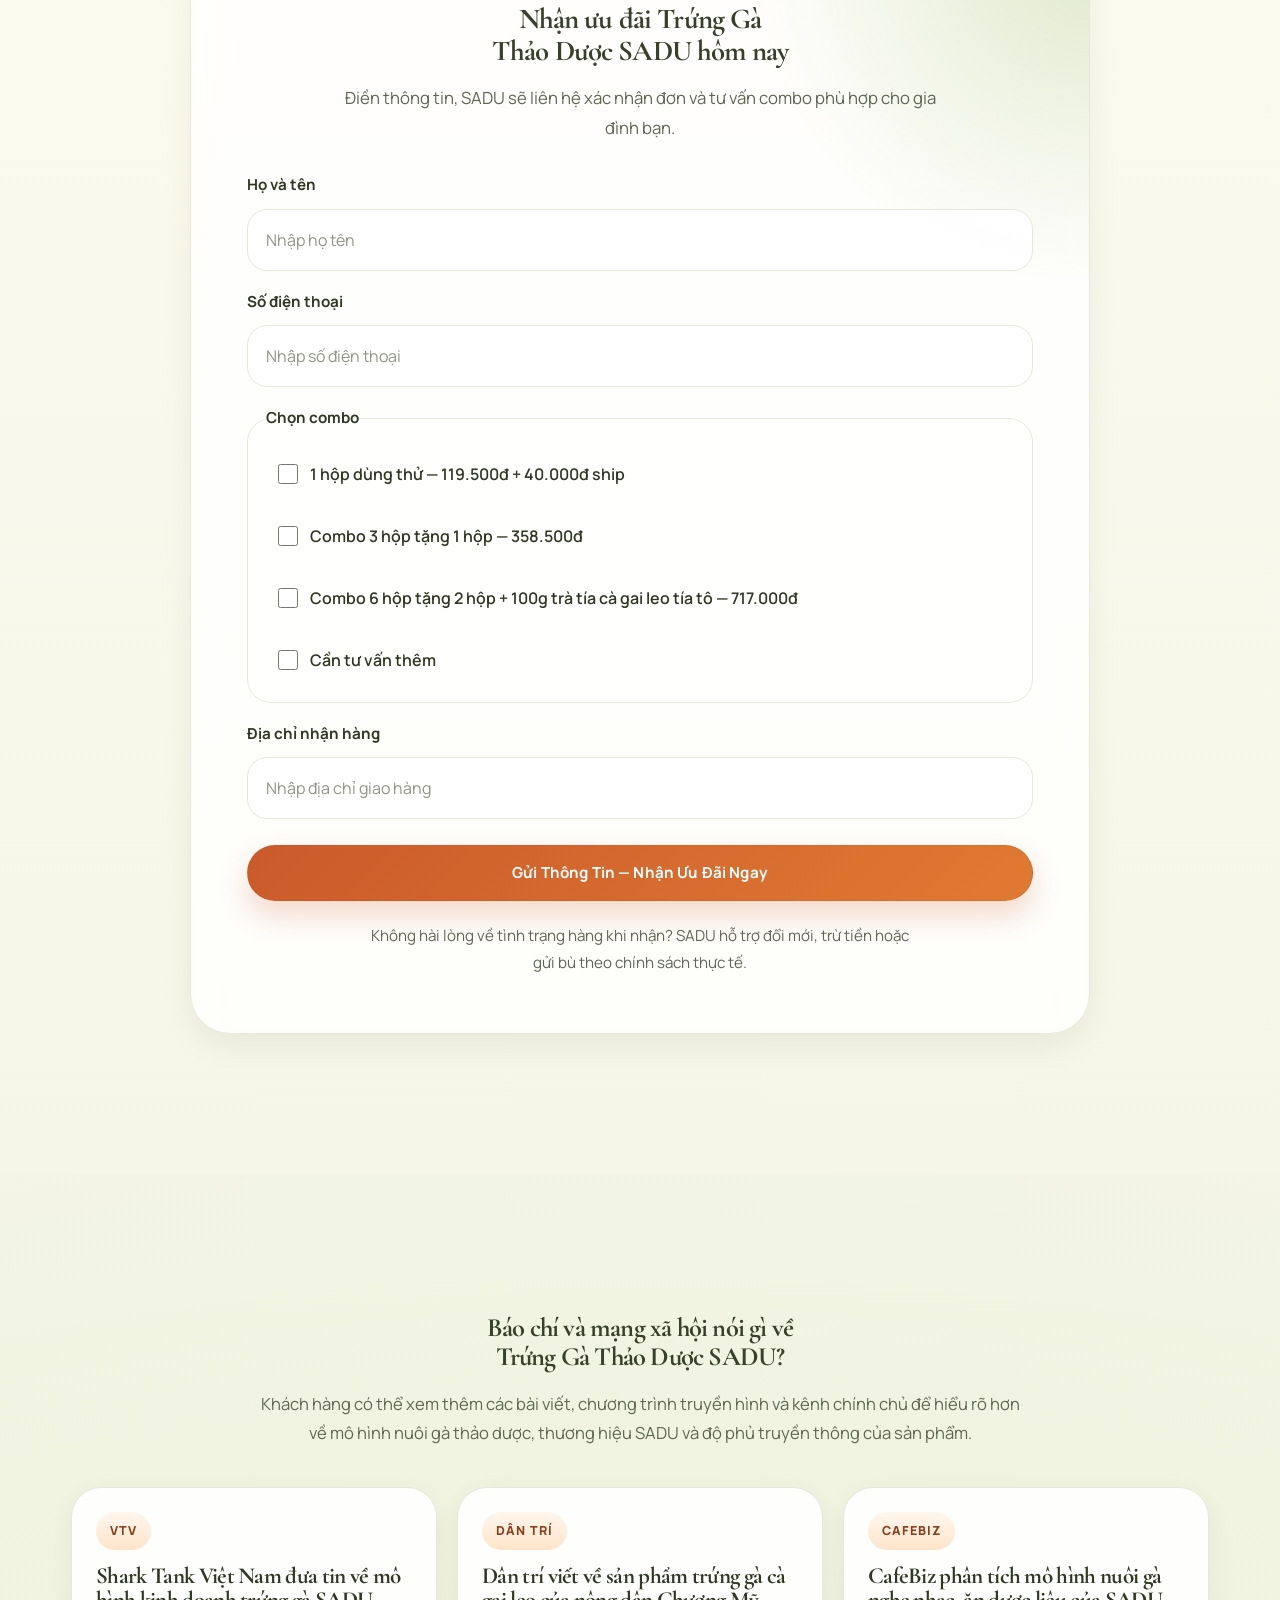
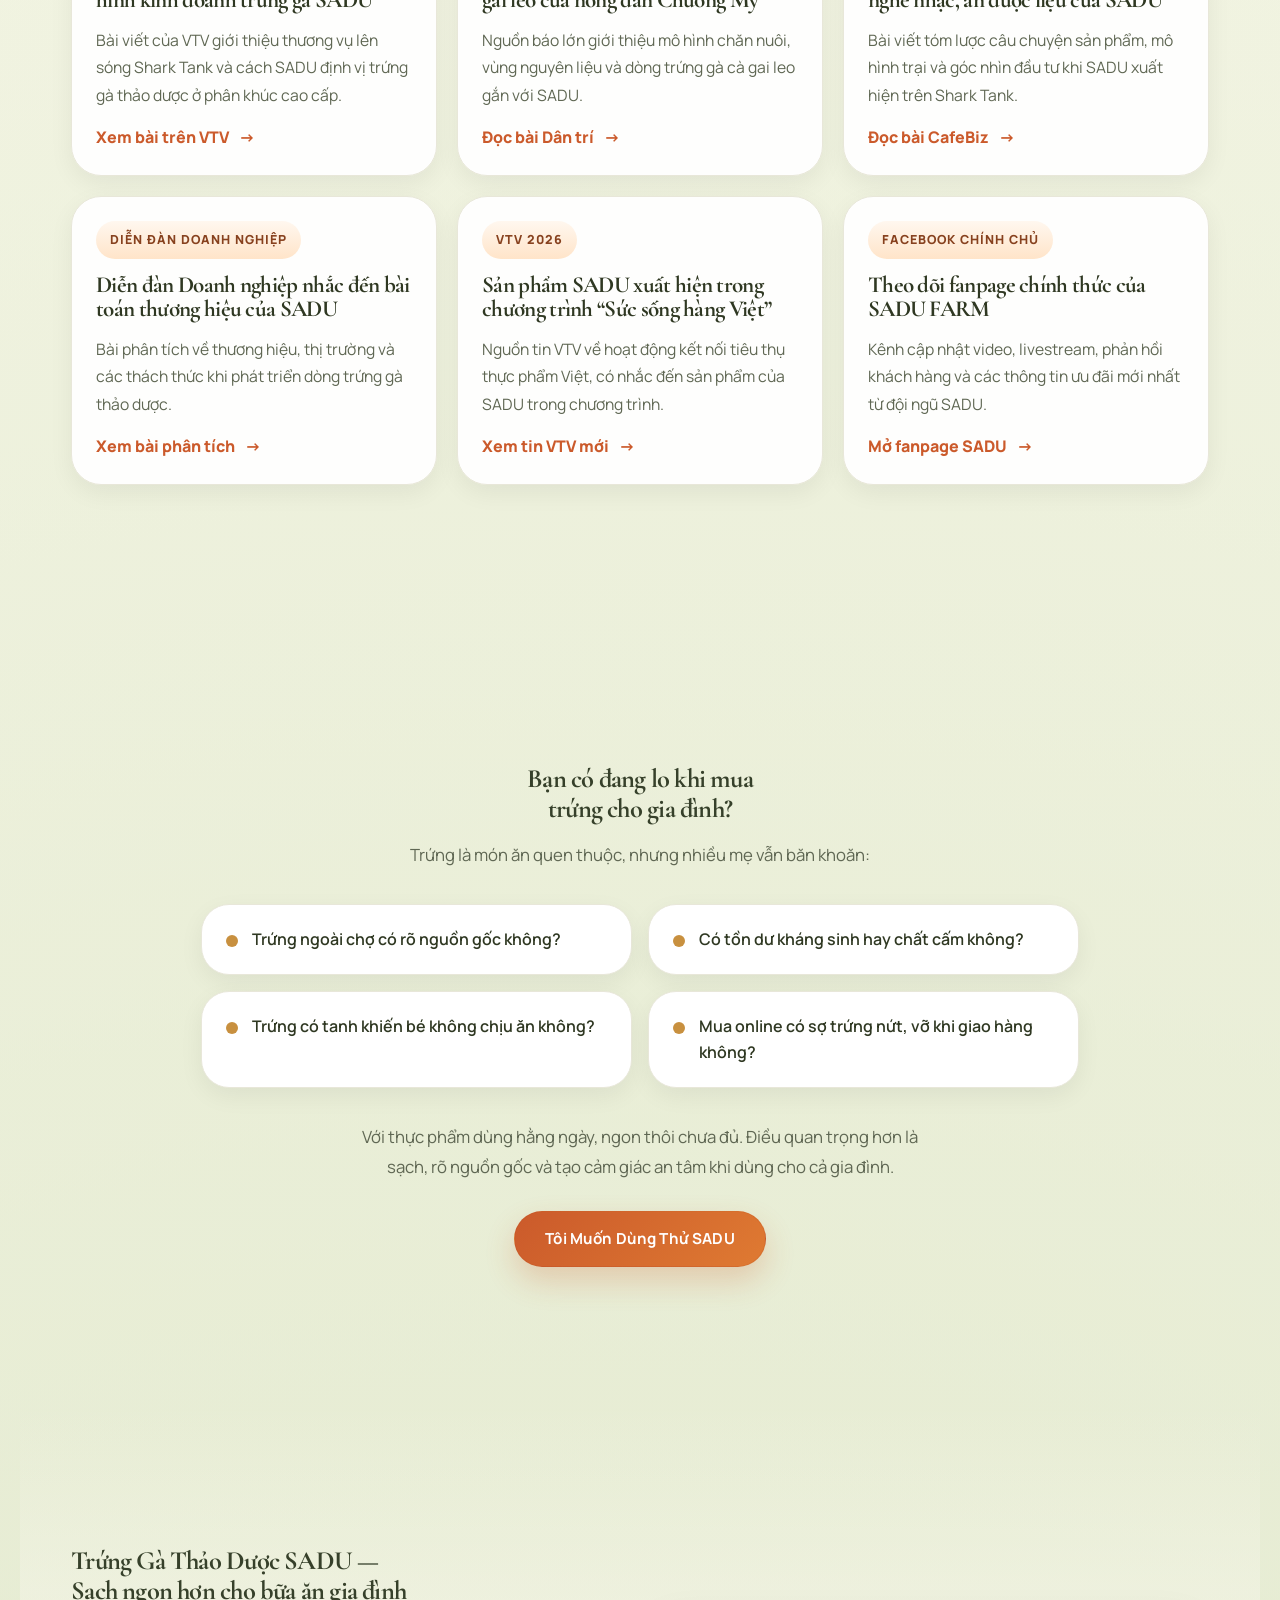
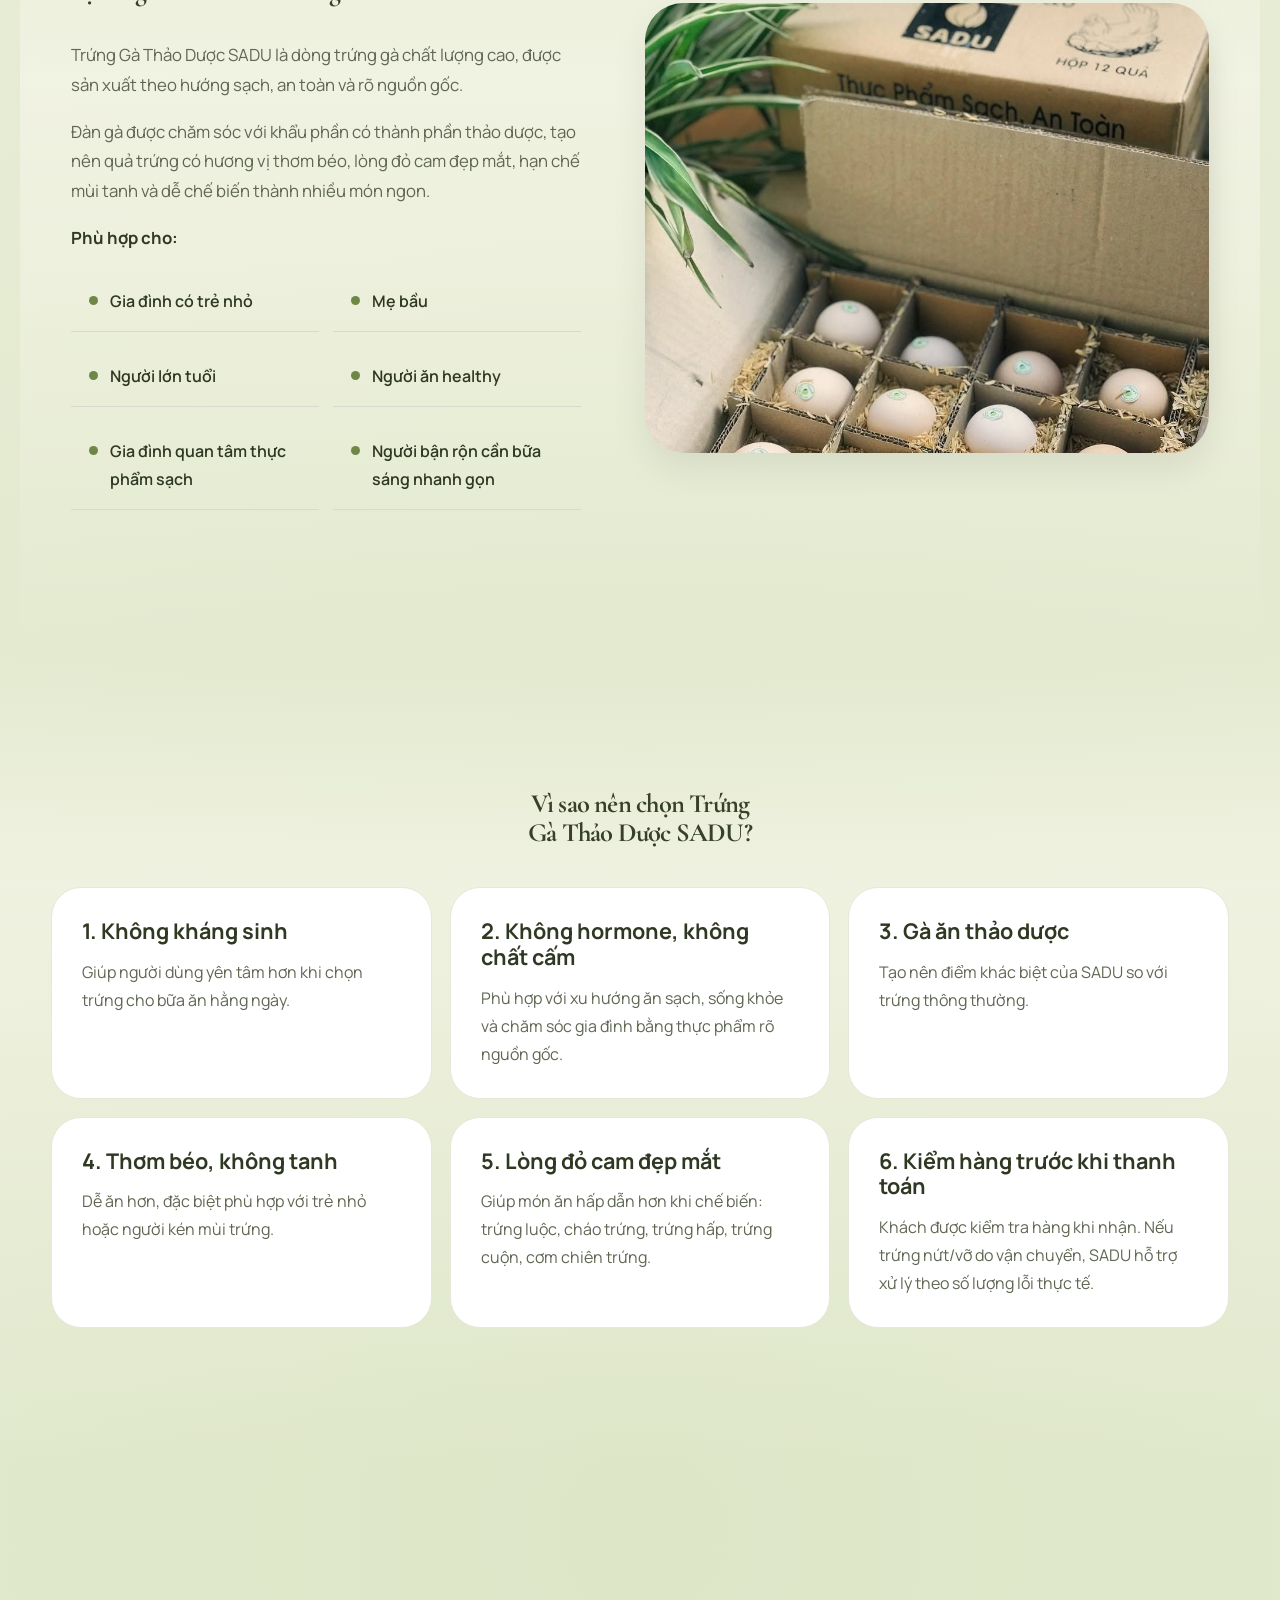
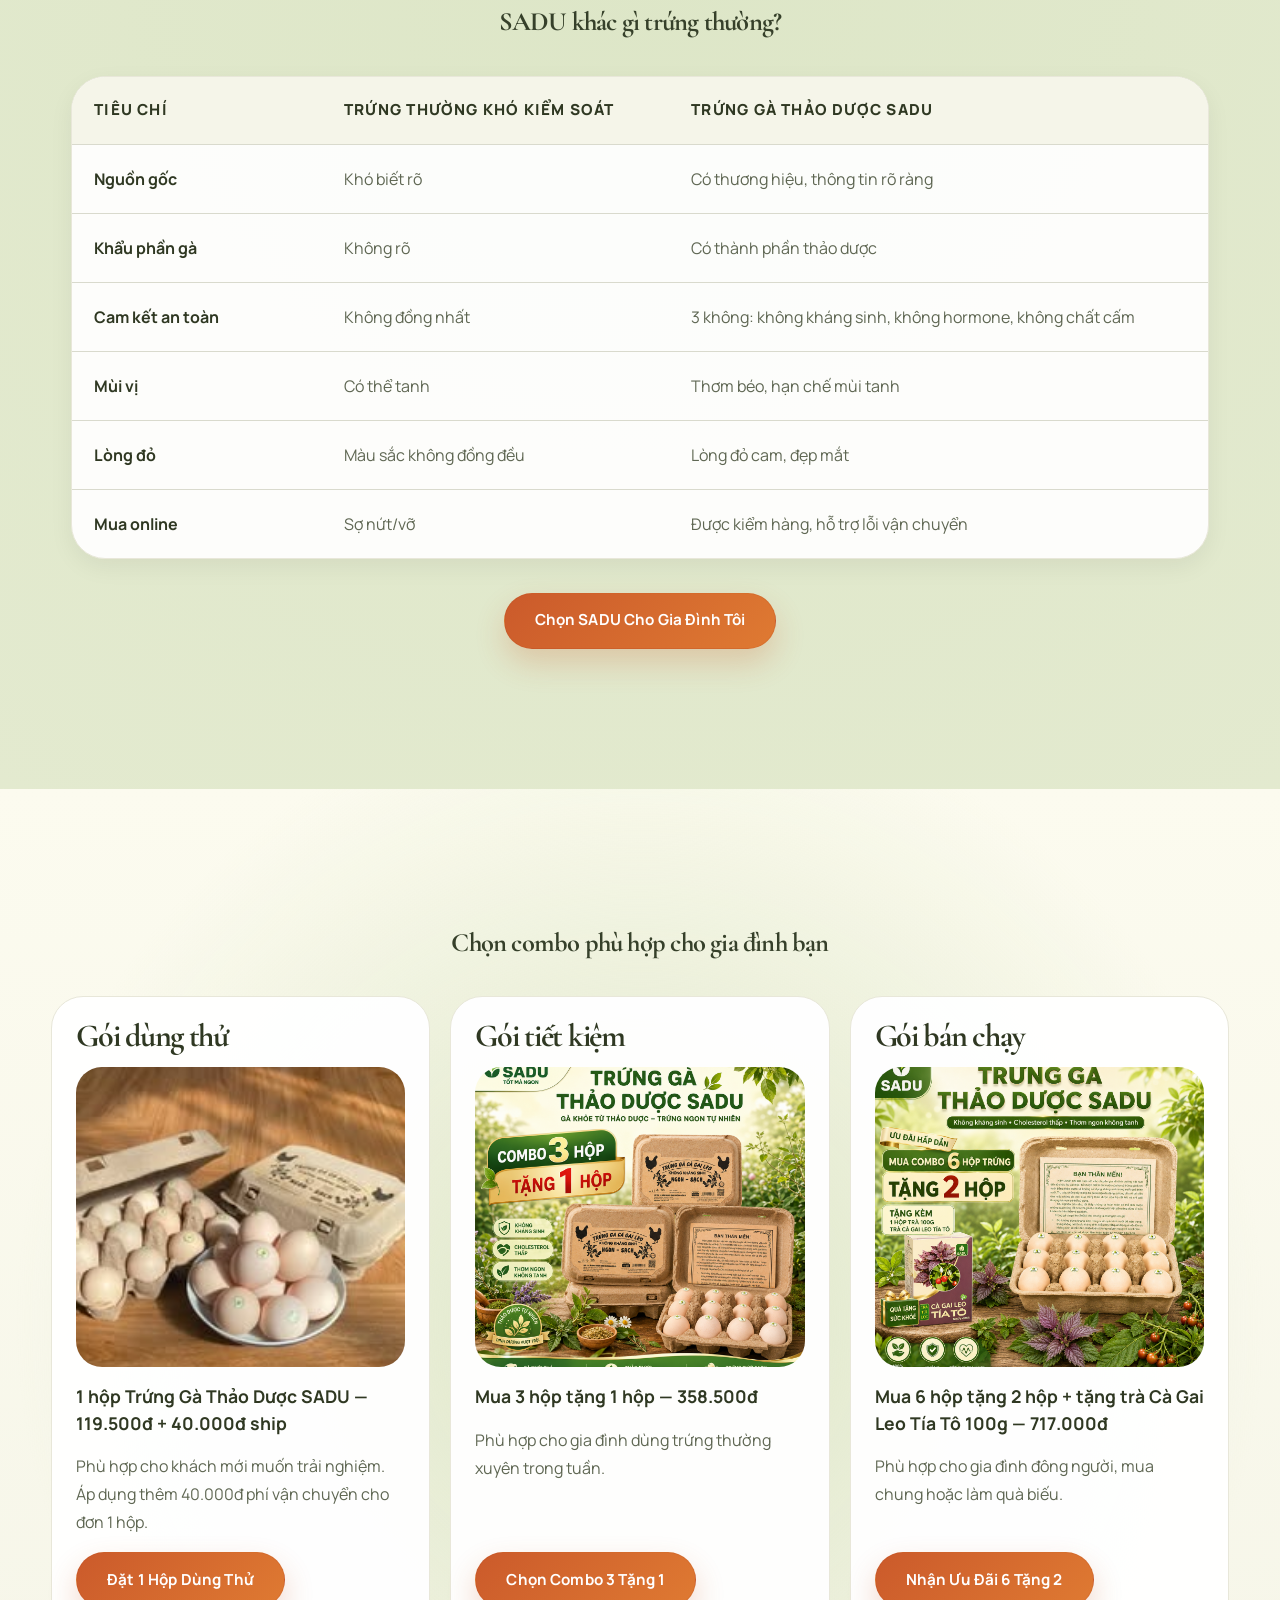
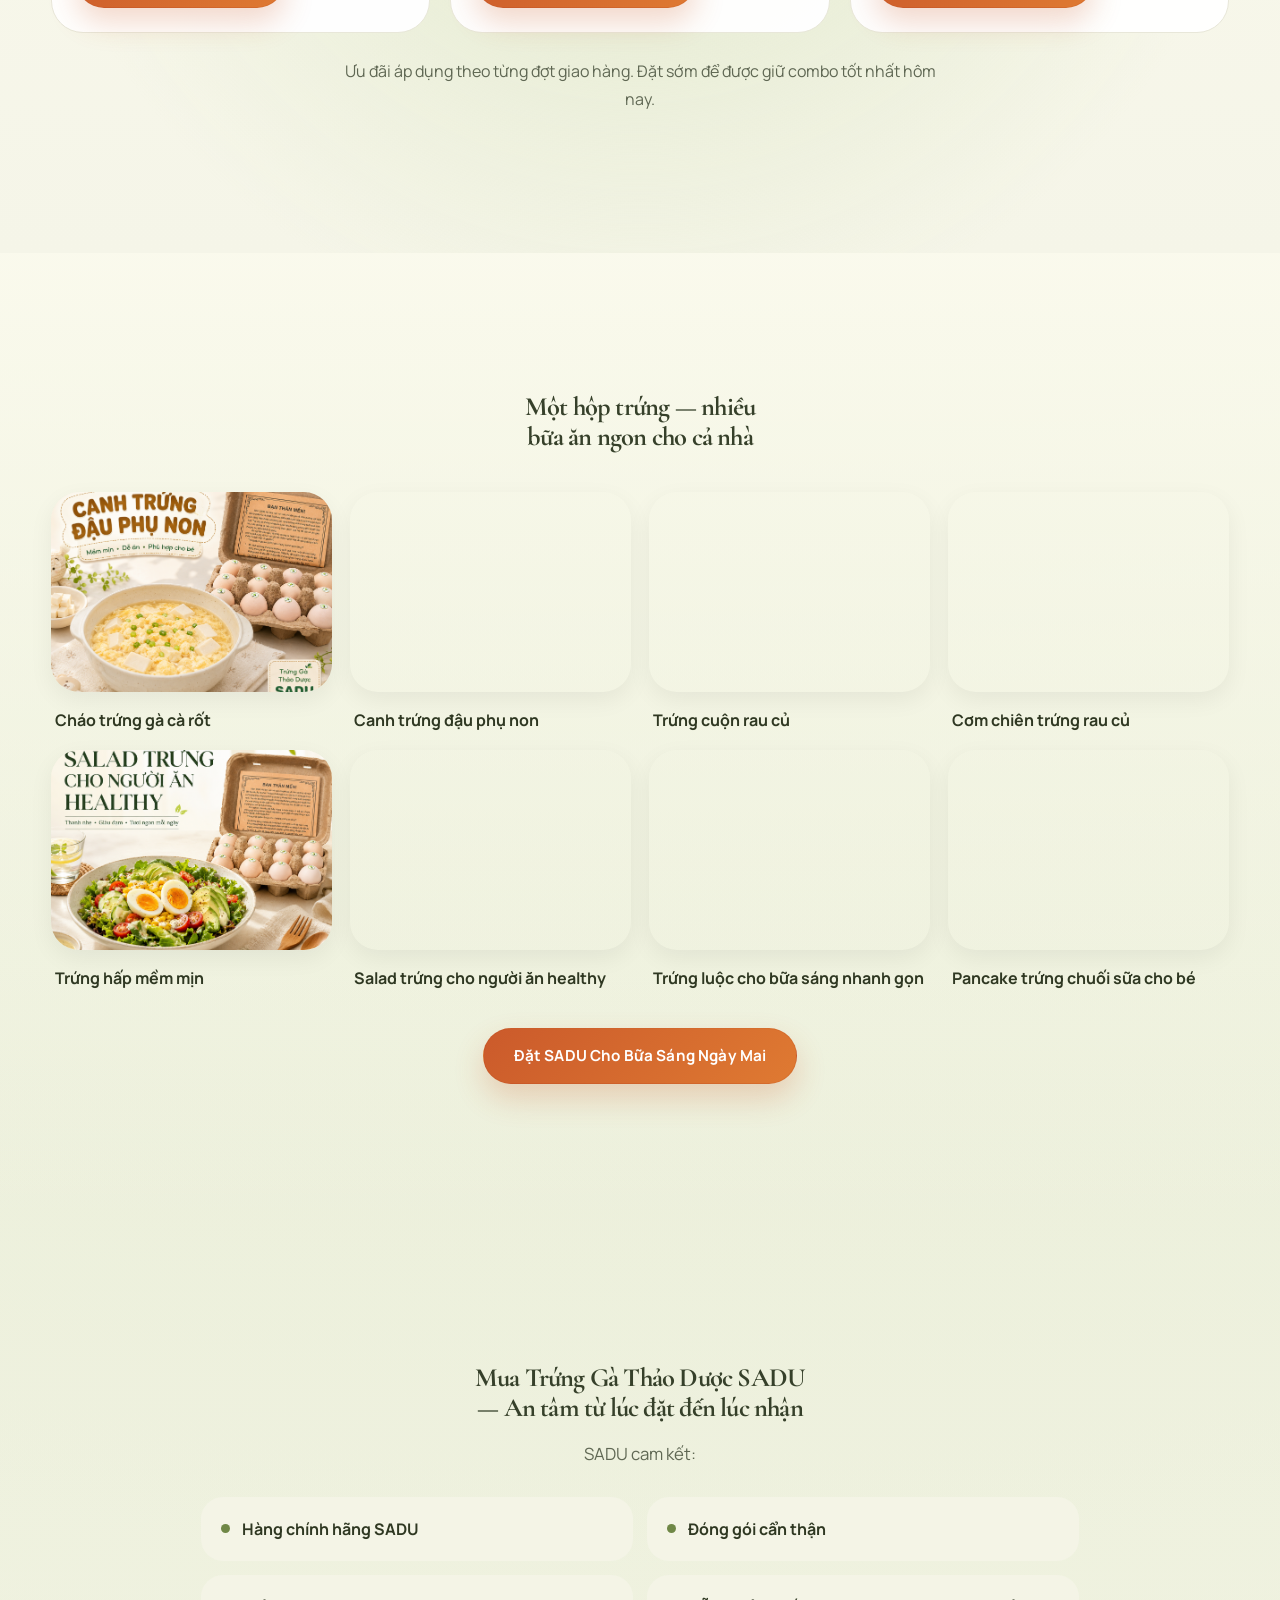
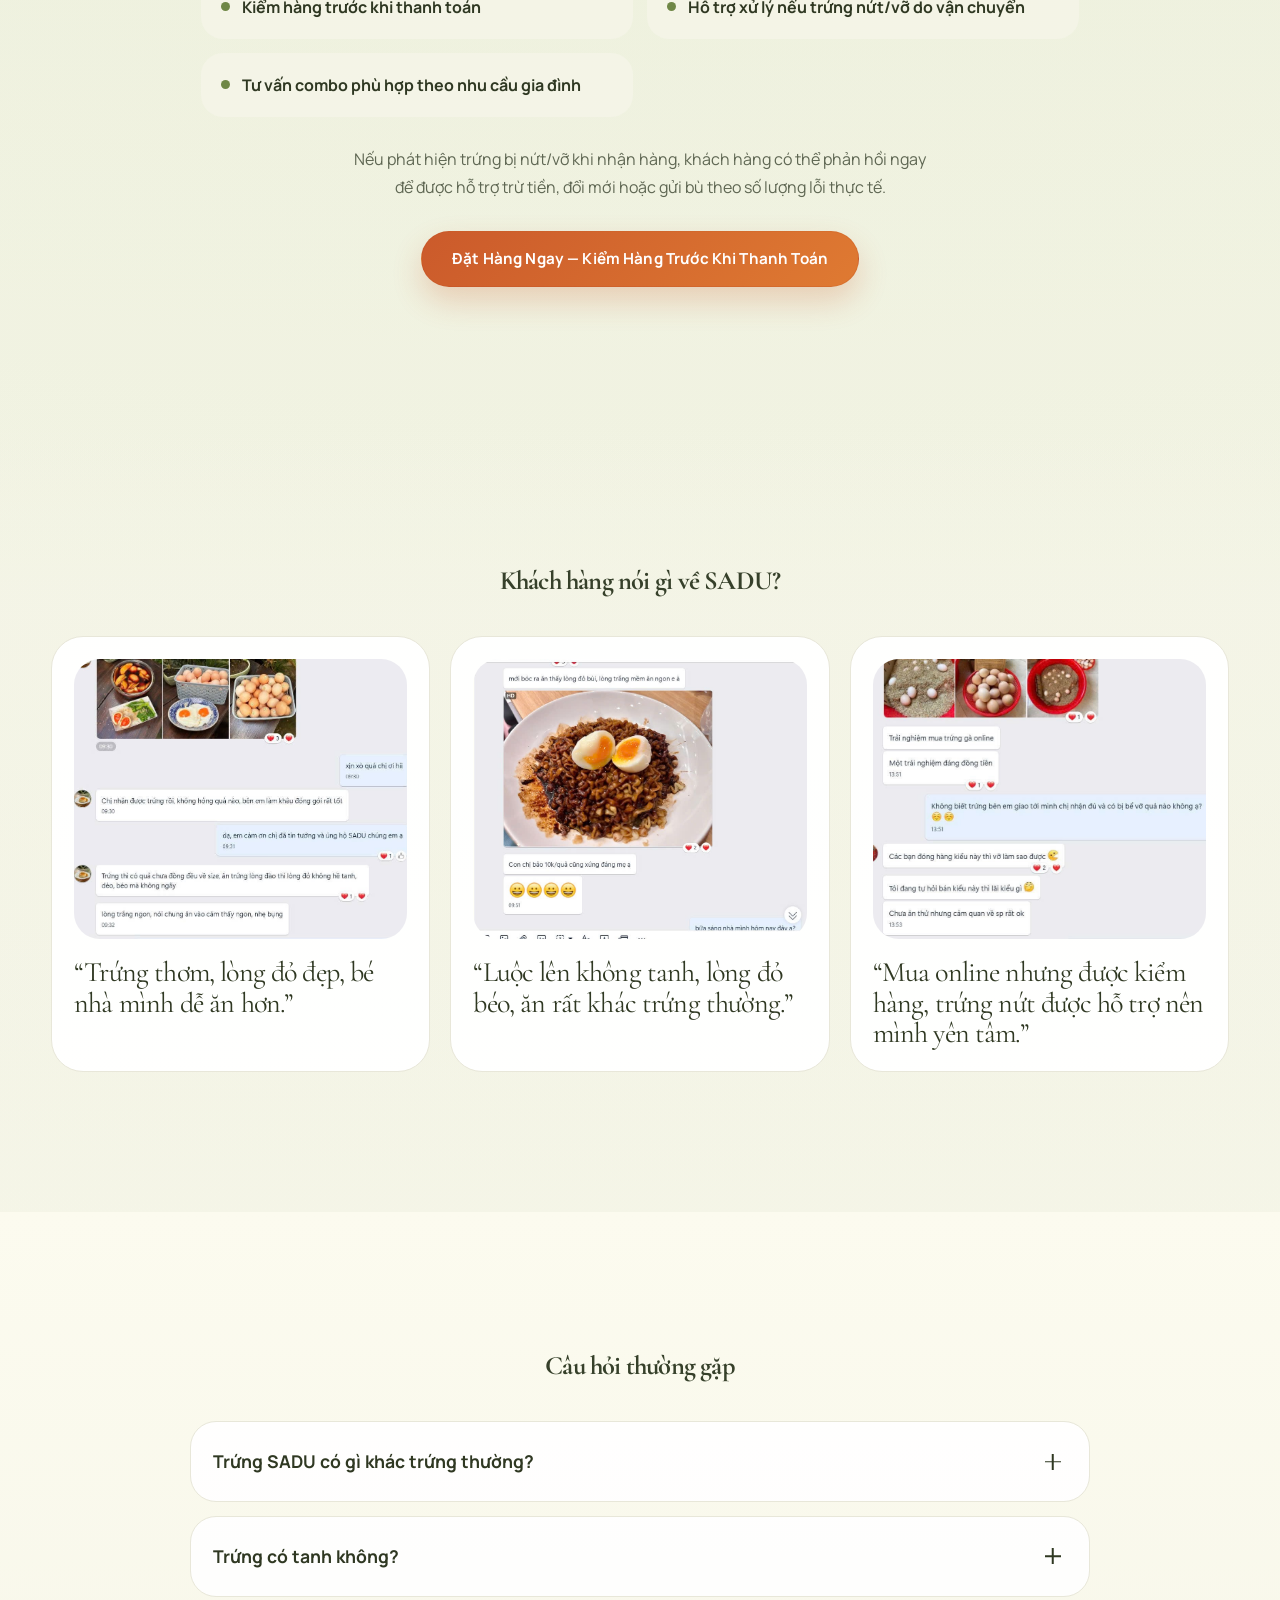
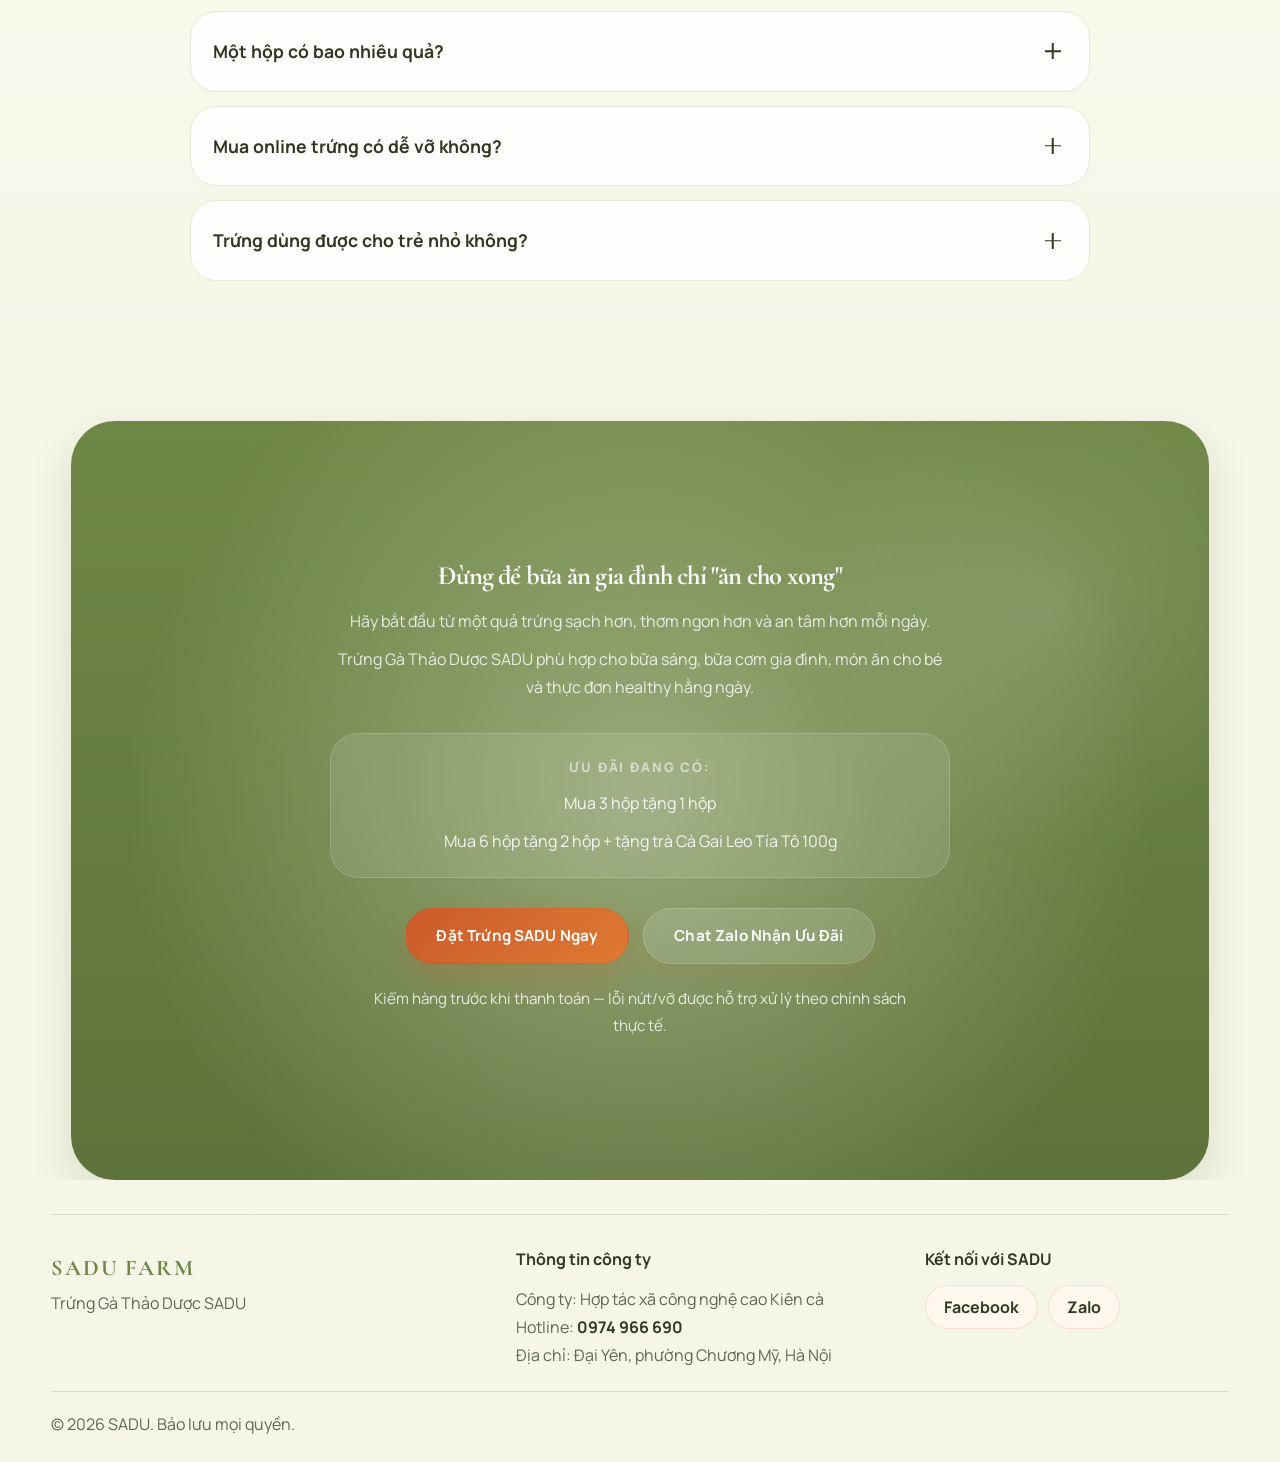
==== commit 172c13d5: "up mã" ====
--- a/index.html
+++ b/index.html
@@ -172,7 +172,7 @@
   t.src=v;s=b.getElementsByTagName(e)[0];
   s.parentNode.insertBefore(t,s)}(window, document,'script',
   'https://connect.facebook.net/en_US/fbevents.js');
-  fbq('init', '1736543613972672');
+  fbq('init', '1384438657162183');
   fbq('track', 'PageView');
   </script>
 
@@ -204,7 +204,7 @@
 
   <!-- Meta Pixel (noscript) -->
   <noscript><img height="1" width="1" style="display:none"
-  src="https://www.facebook.com/tr?id=1736543613972672&ev=PageView&noscript=1"
+  src="https://www.facebook.com/tr?id=1384438657162183&ev=PageView&noscript=1"
   alt=""></noscript>
   <!-- End Meta Pixel (noscript) -->
 
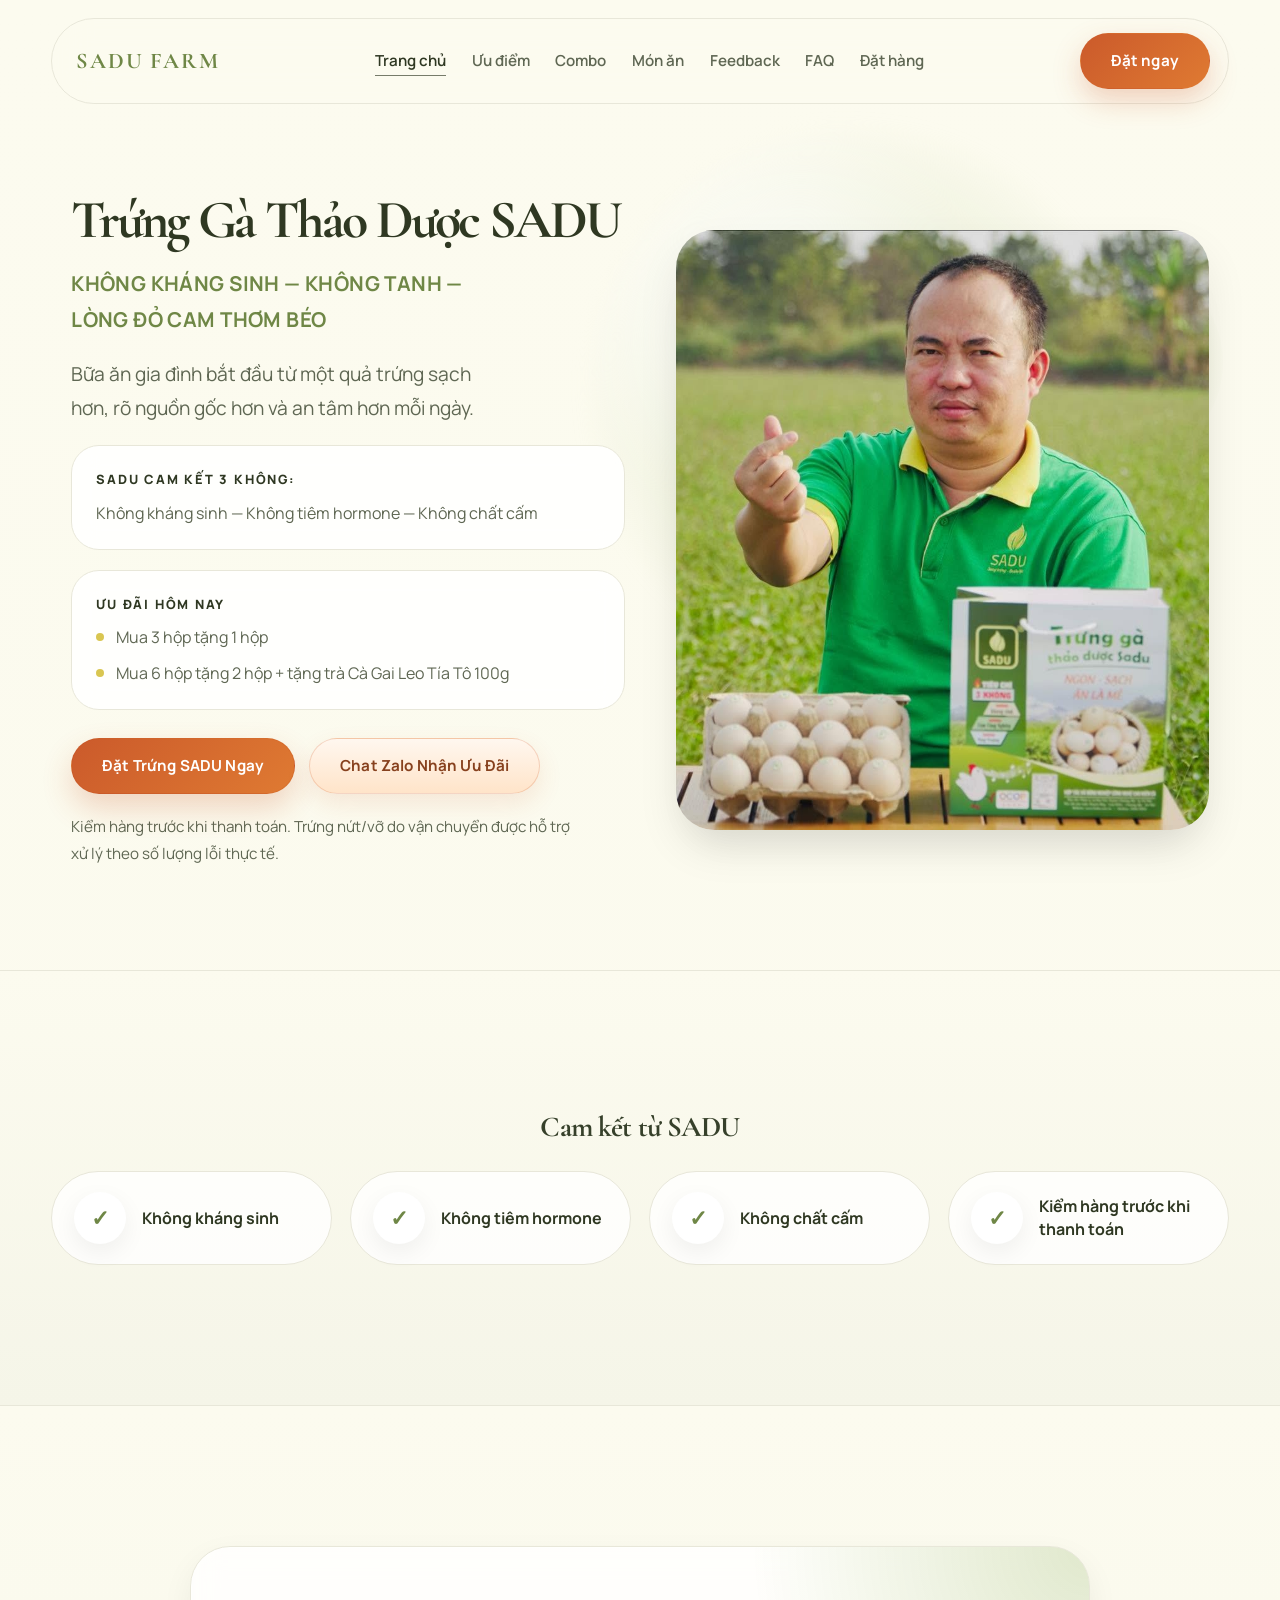
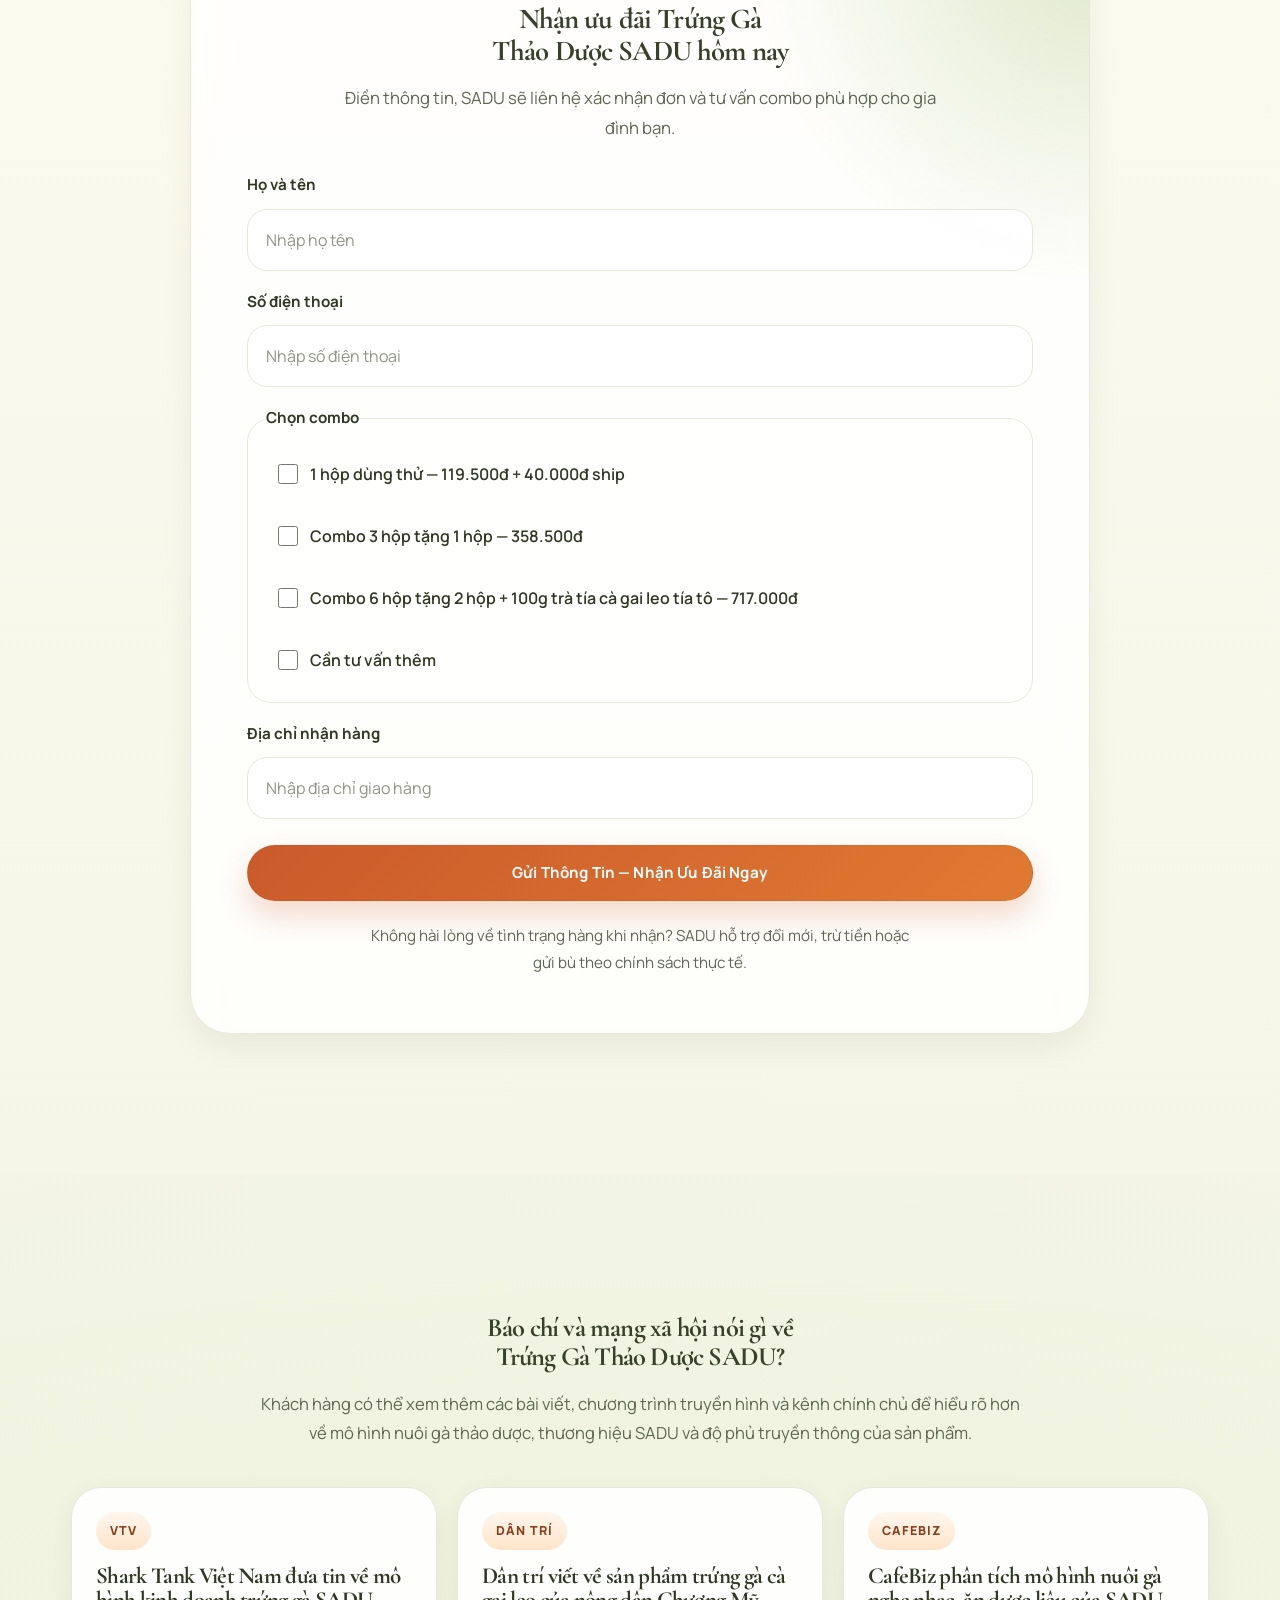
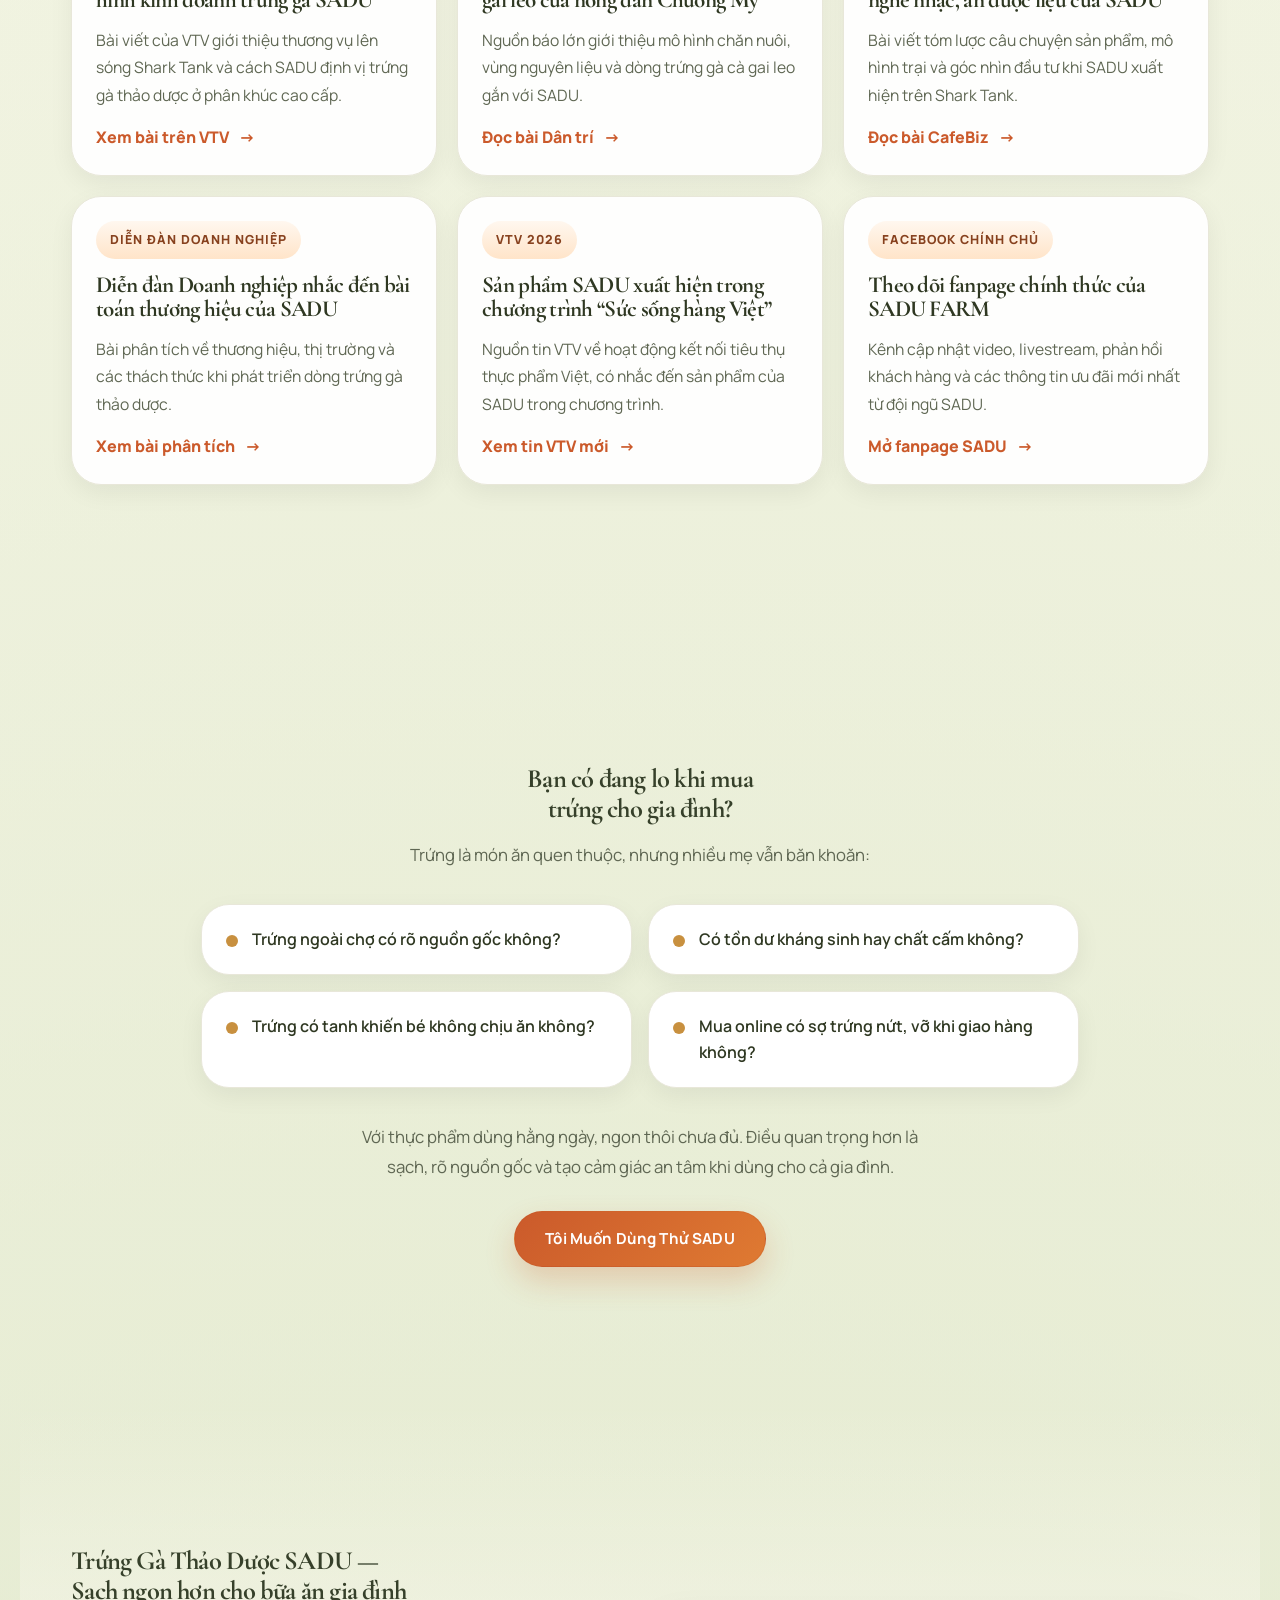
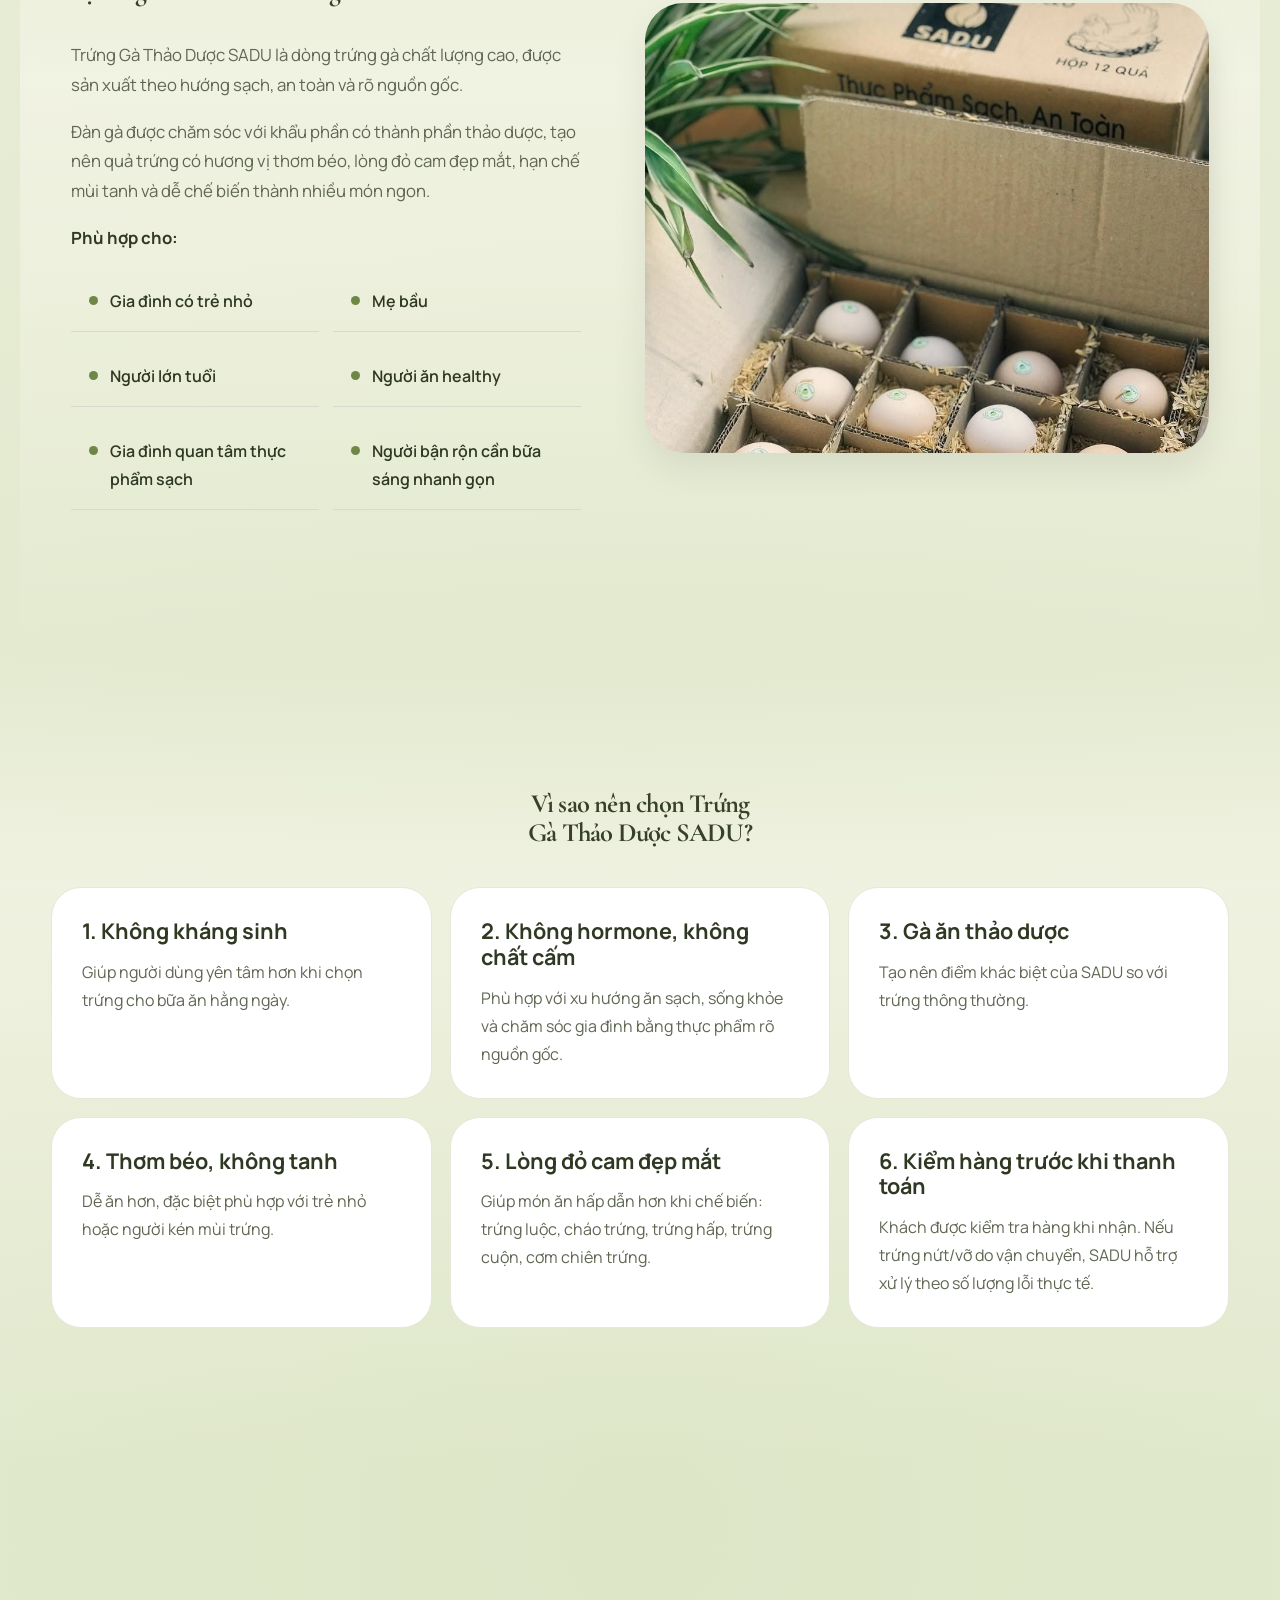
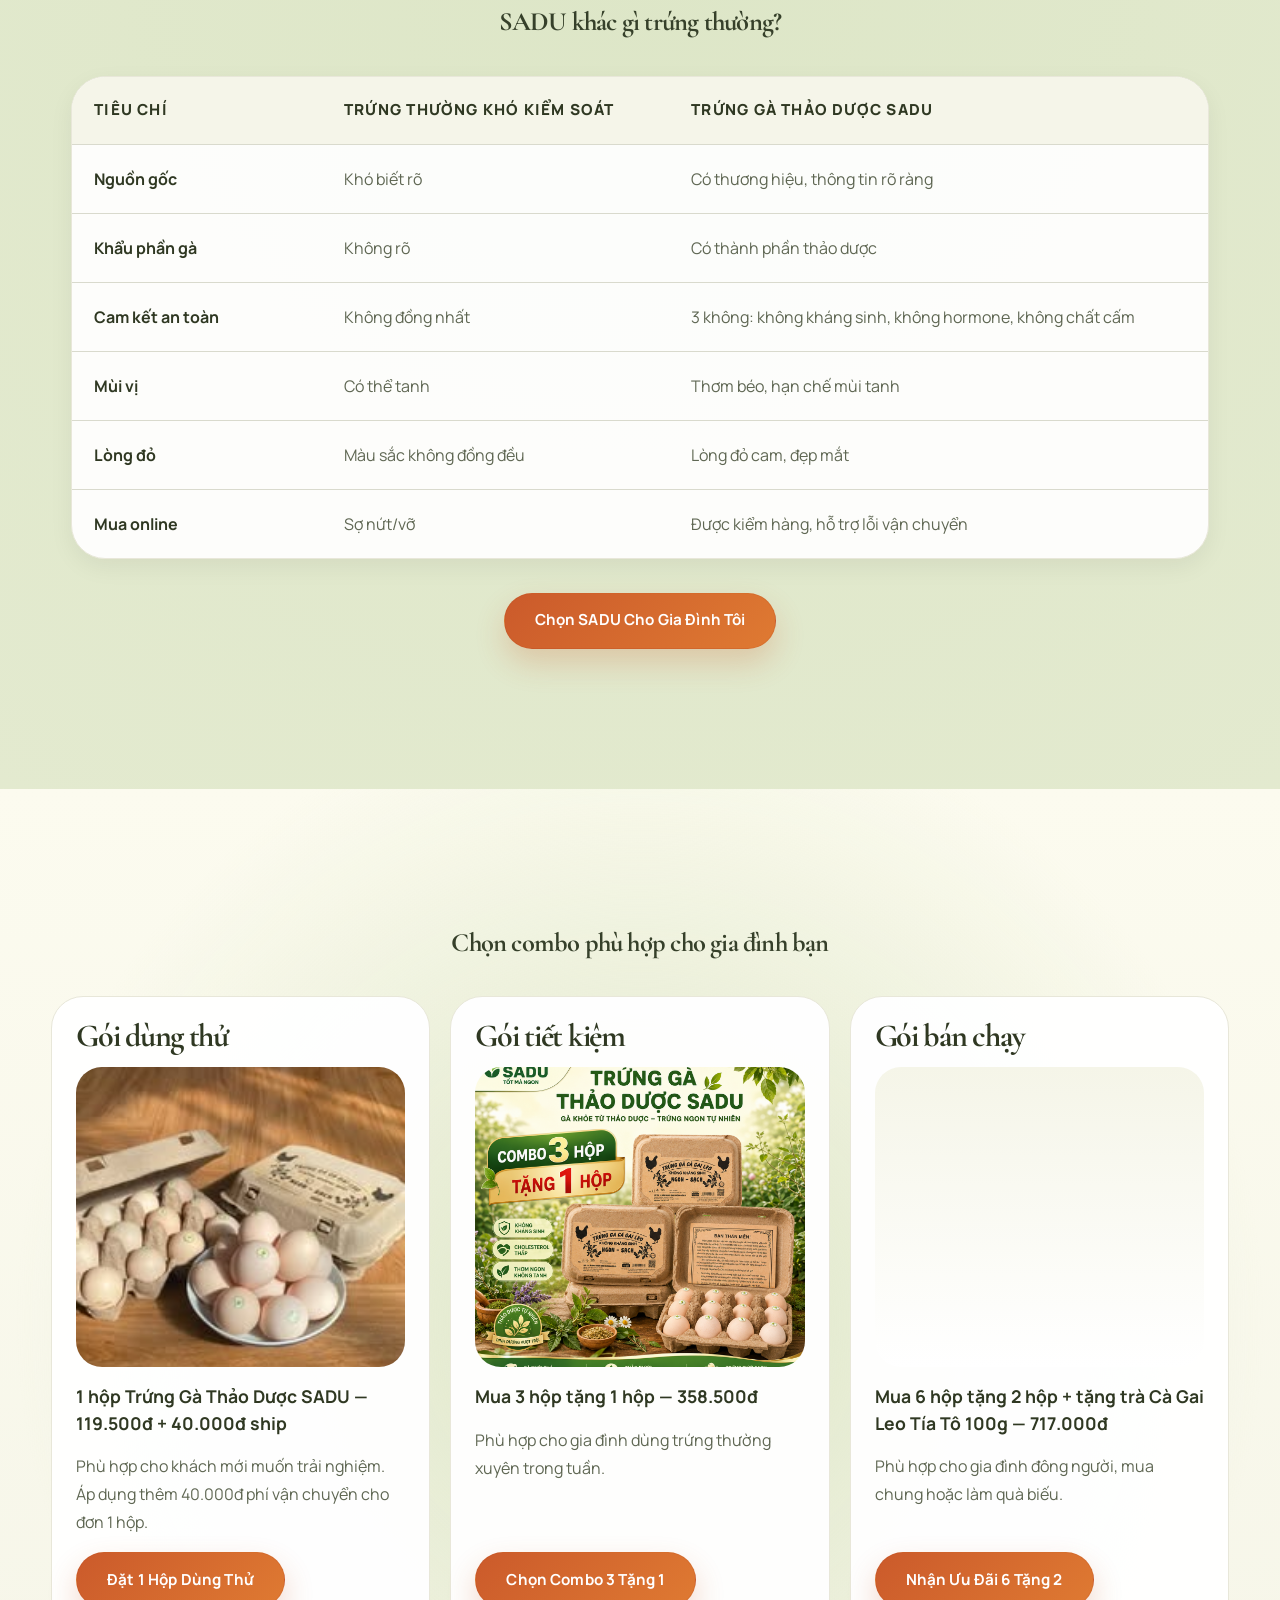
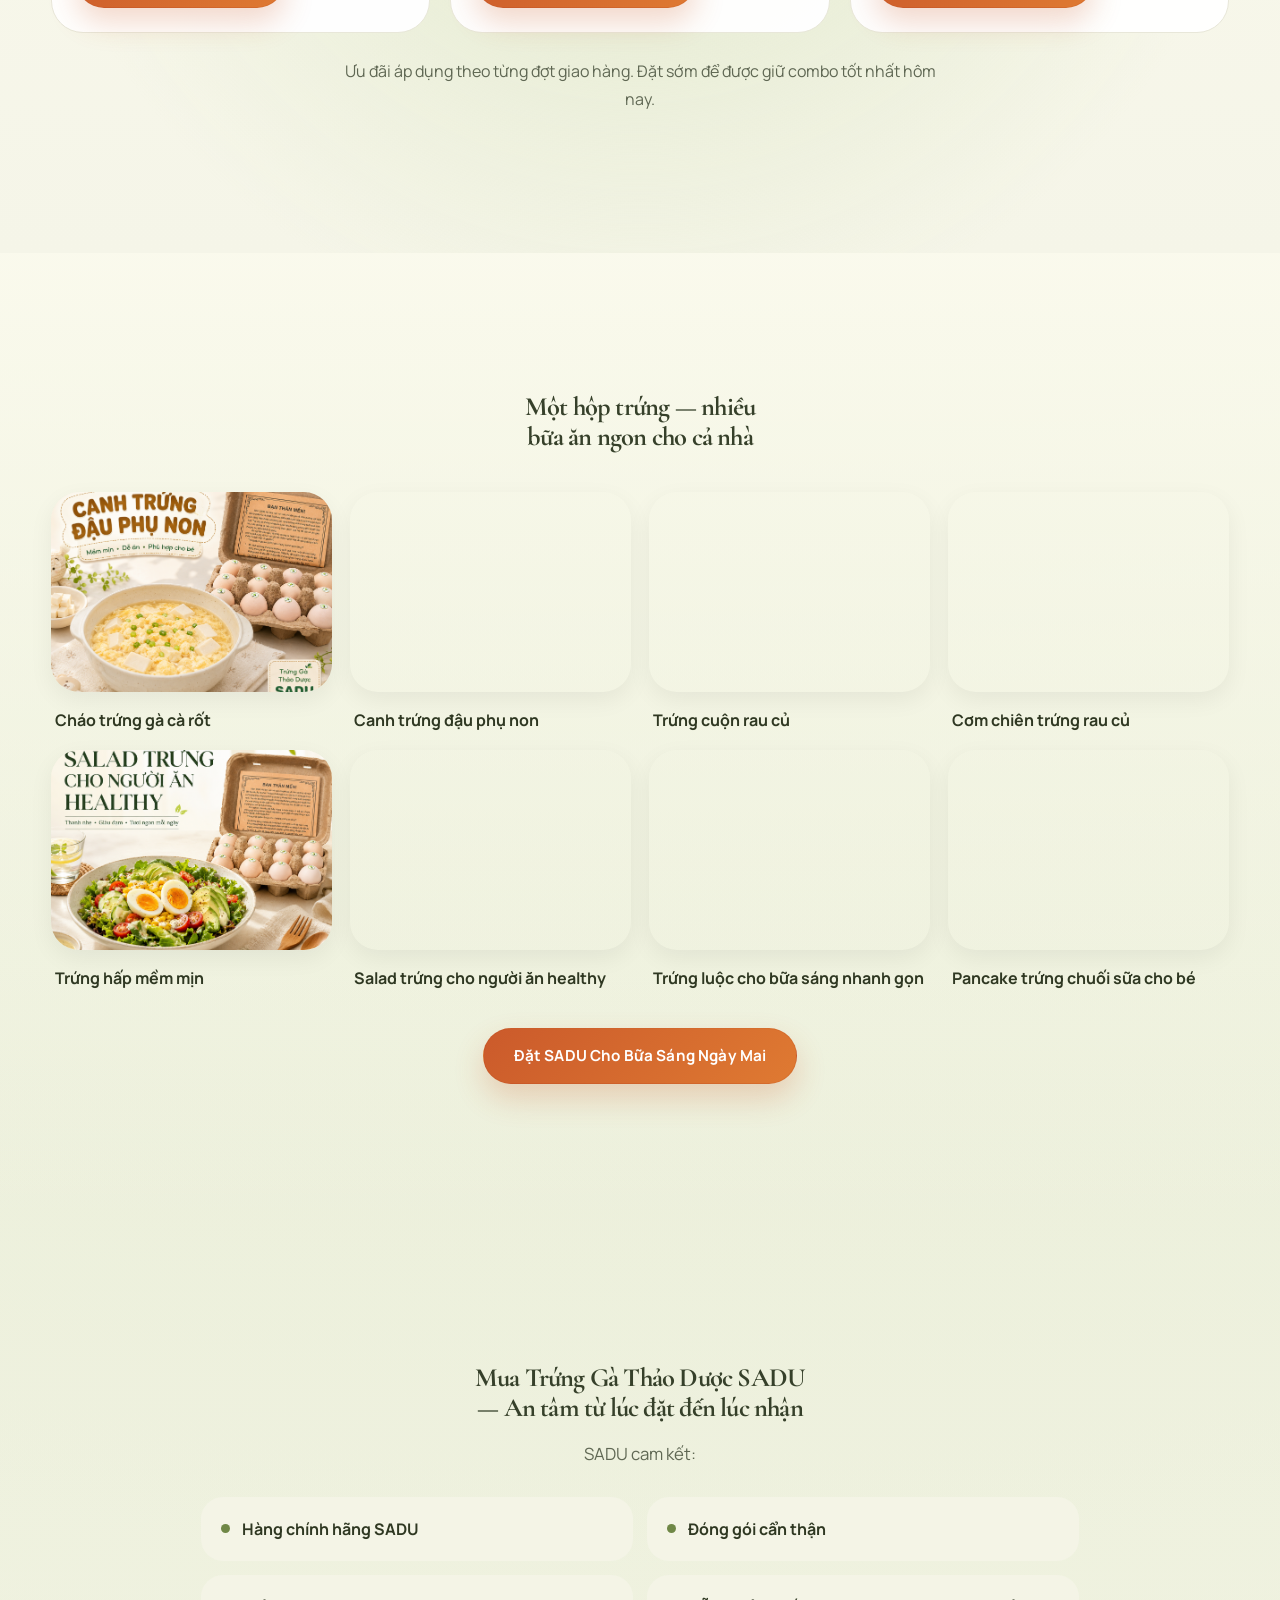
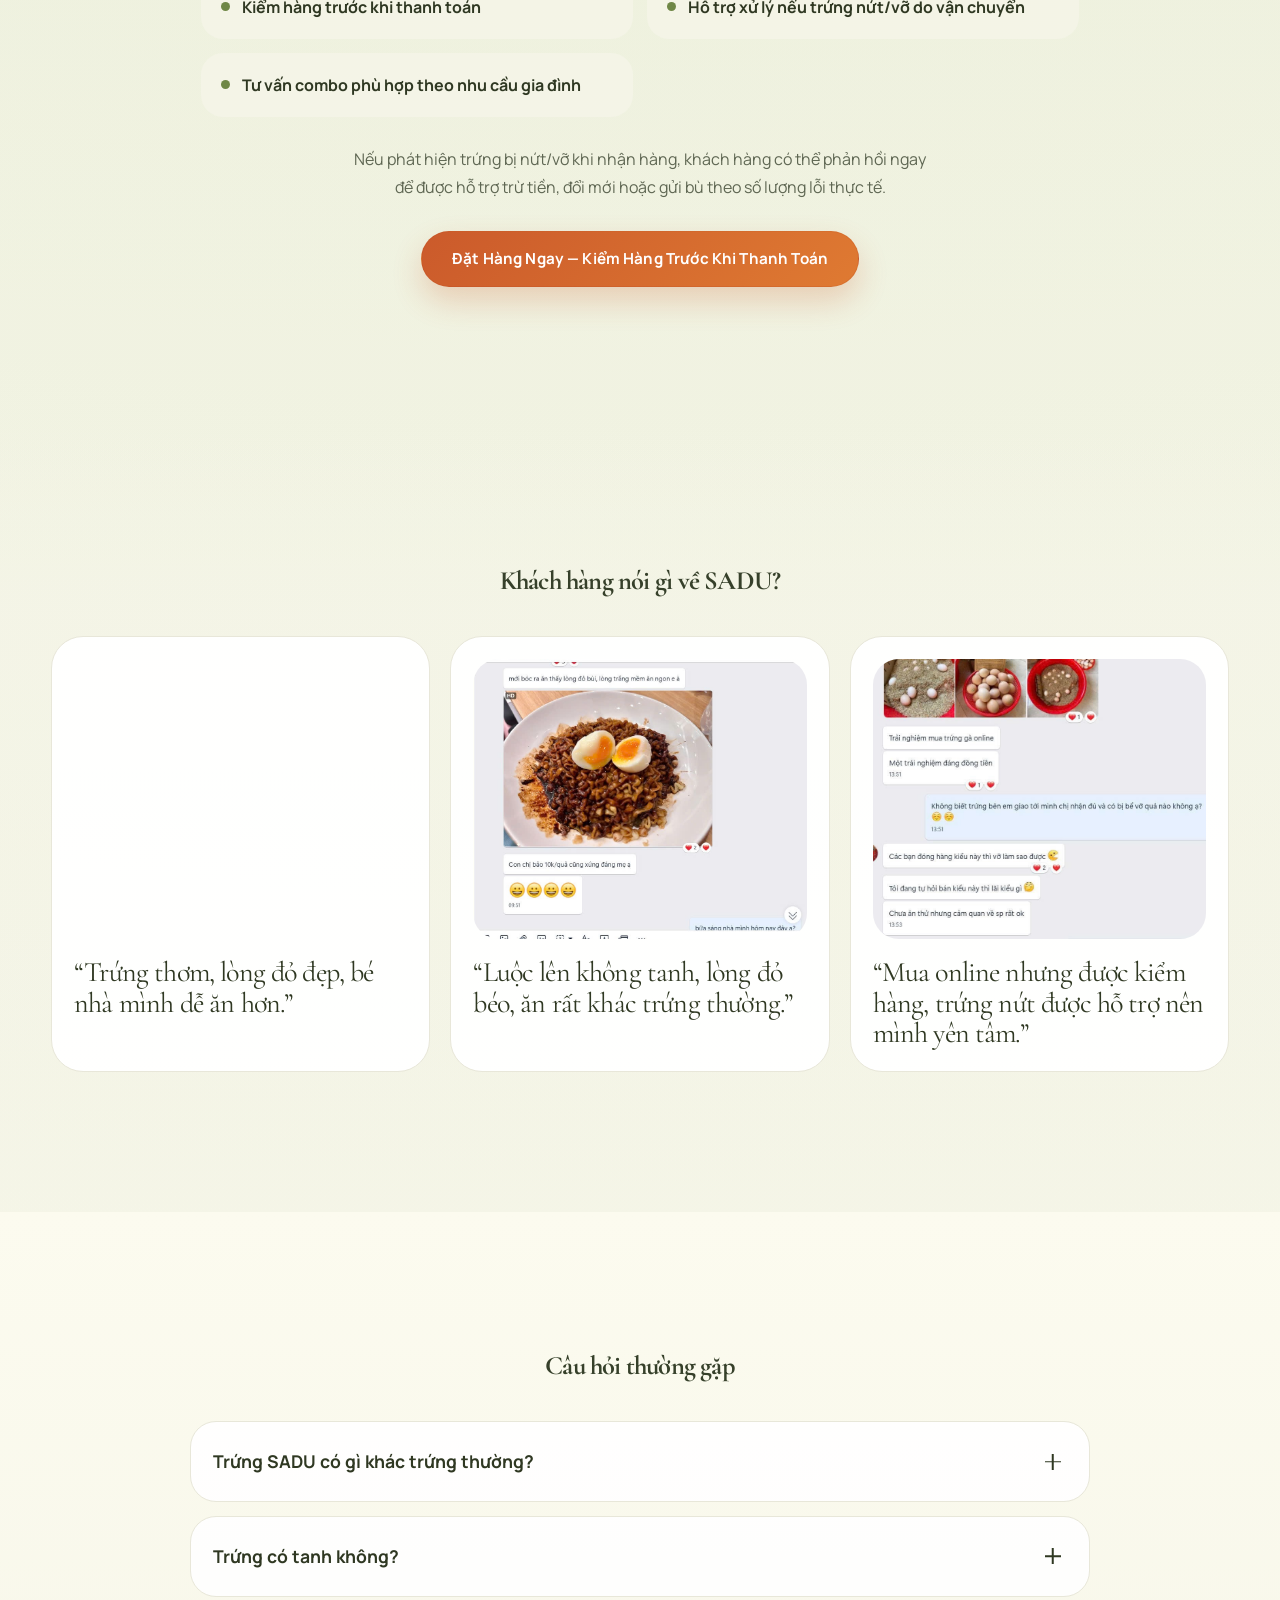
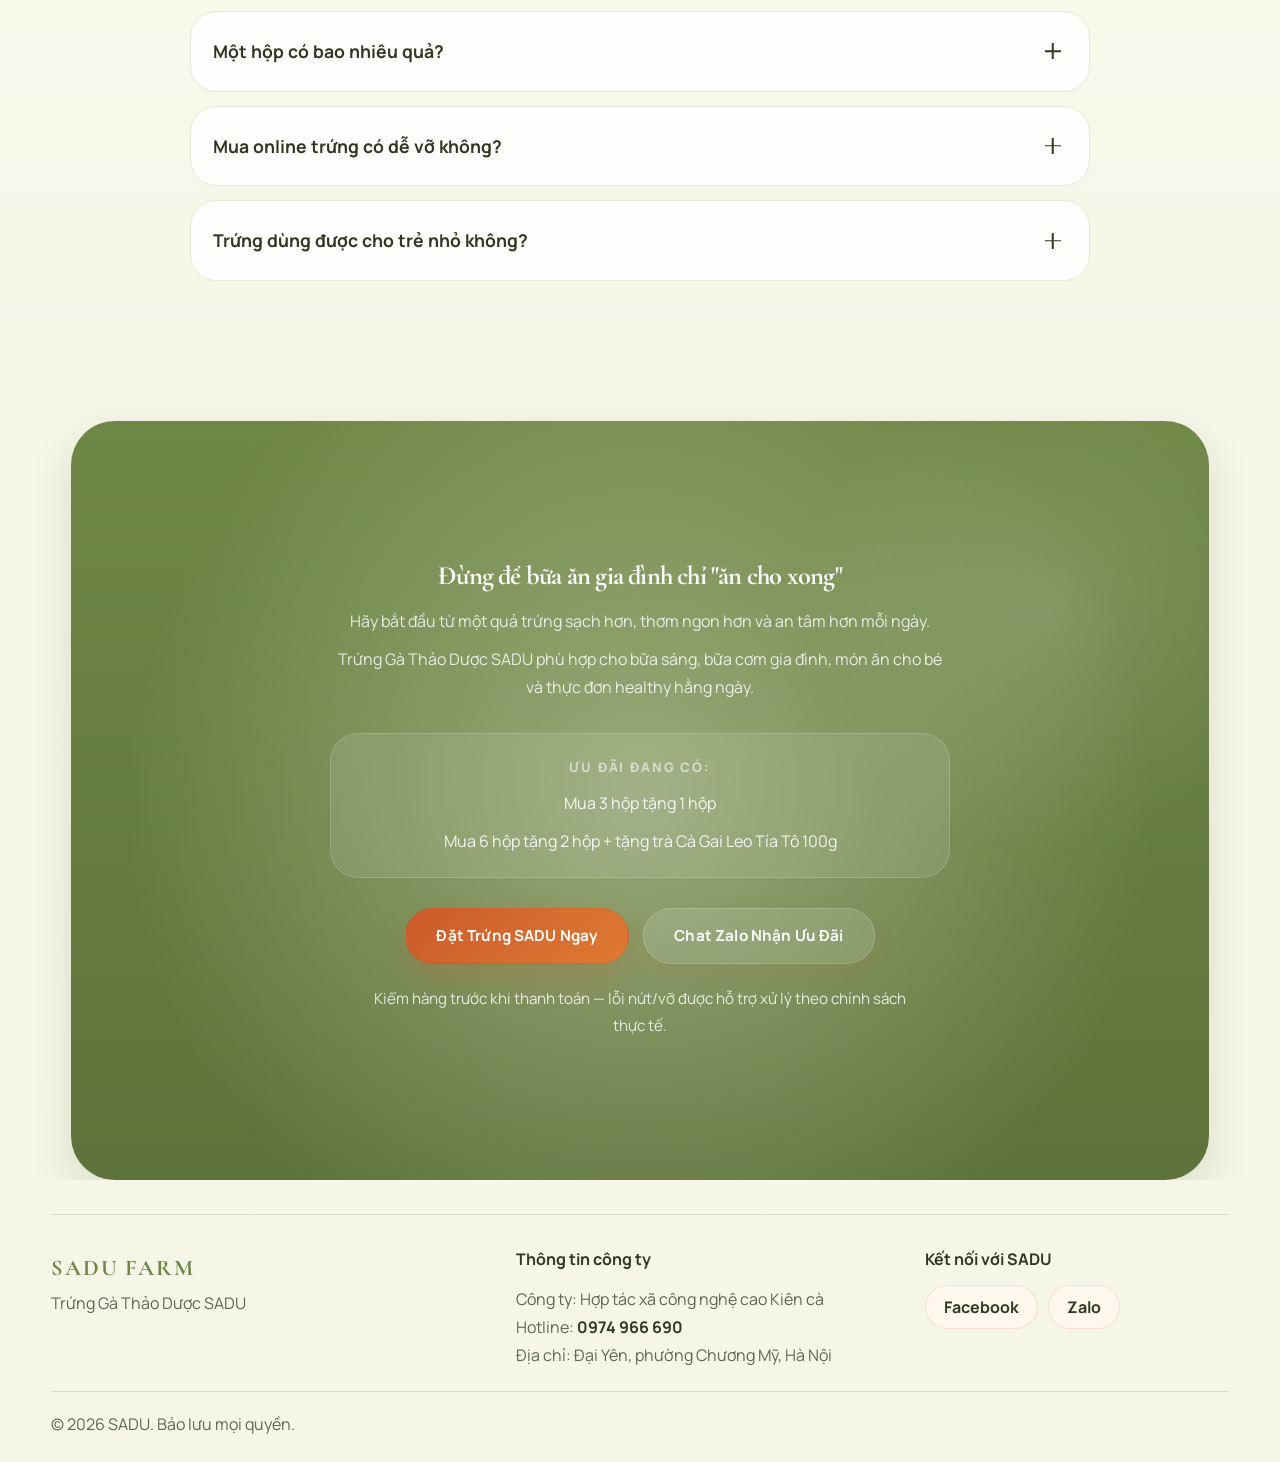
==== commit a4365c7b: "up hero" ====
--- a/index.html
+++ b/index.html
@@ -263,7 +263,7 @@
         <!-- Replace with real SADU image -->
         <!-- Recommended size 600x600 -->
         <!-- ================================= -->
-        <img src="assets/media/hero-product.png" alt="Trứng gà thảo dược SADU đóng hộp" width="600" height="600" loading="eager" fetchpriority="high" decoding="async">
+        <img src="assets/image/hero.jpg" alt="Trứng gà thảo dược SADU đóng hộp" width="600" height="600" loading="eager" fetchpriority="high" decoding="async">
       </div>
     </section>
 
